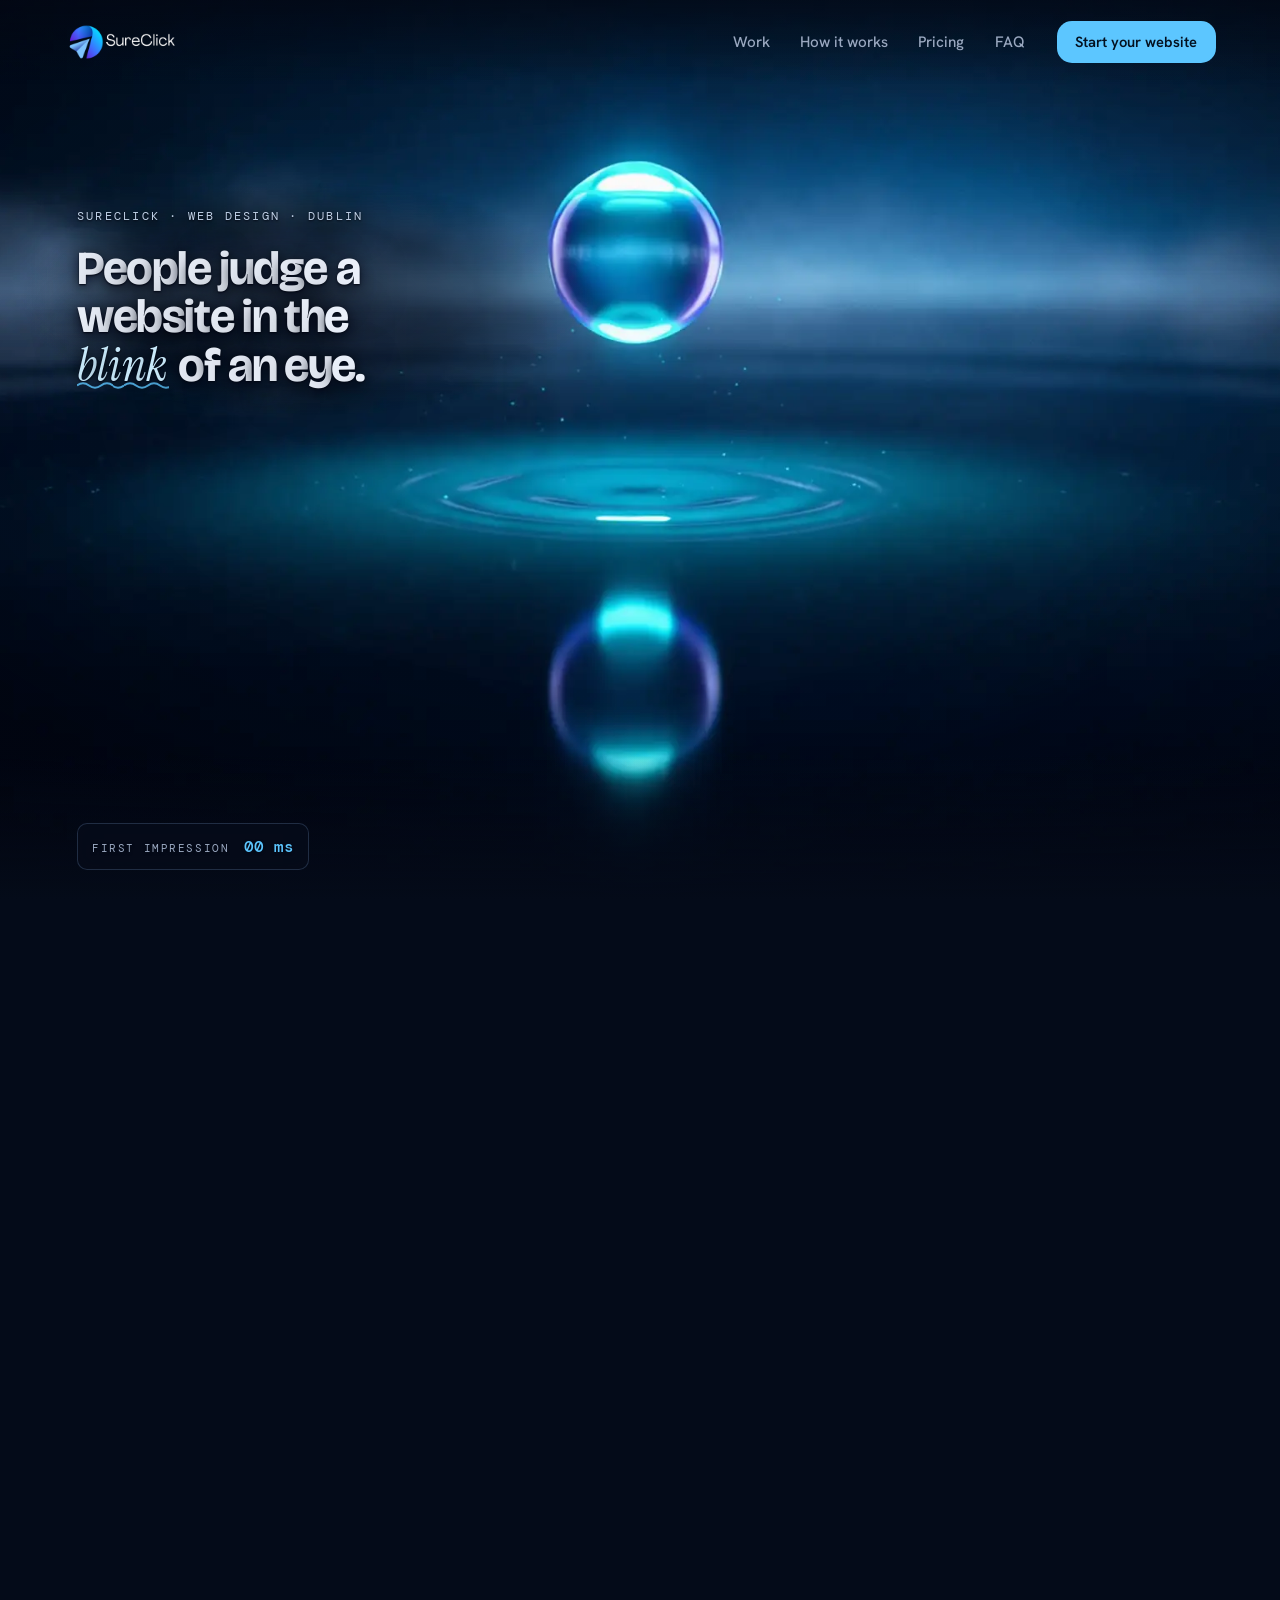
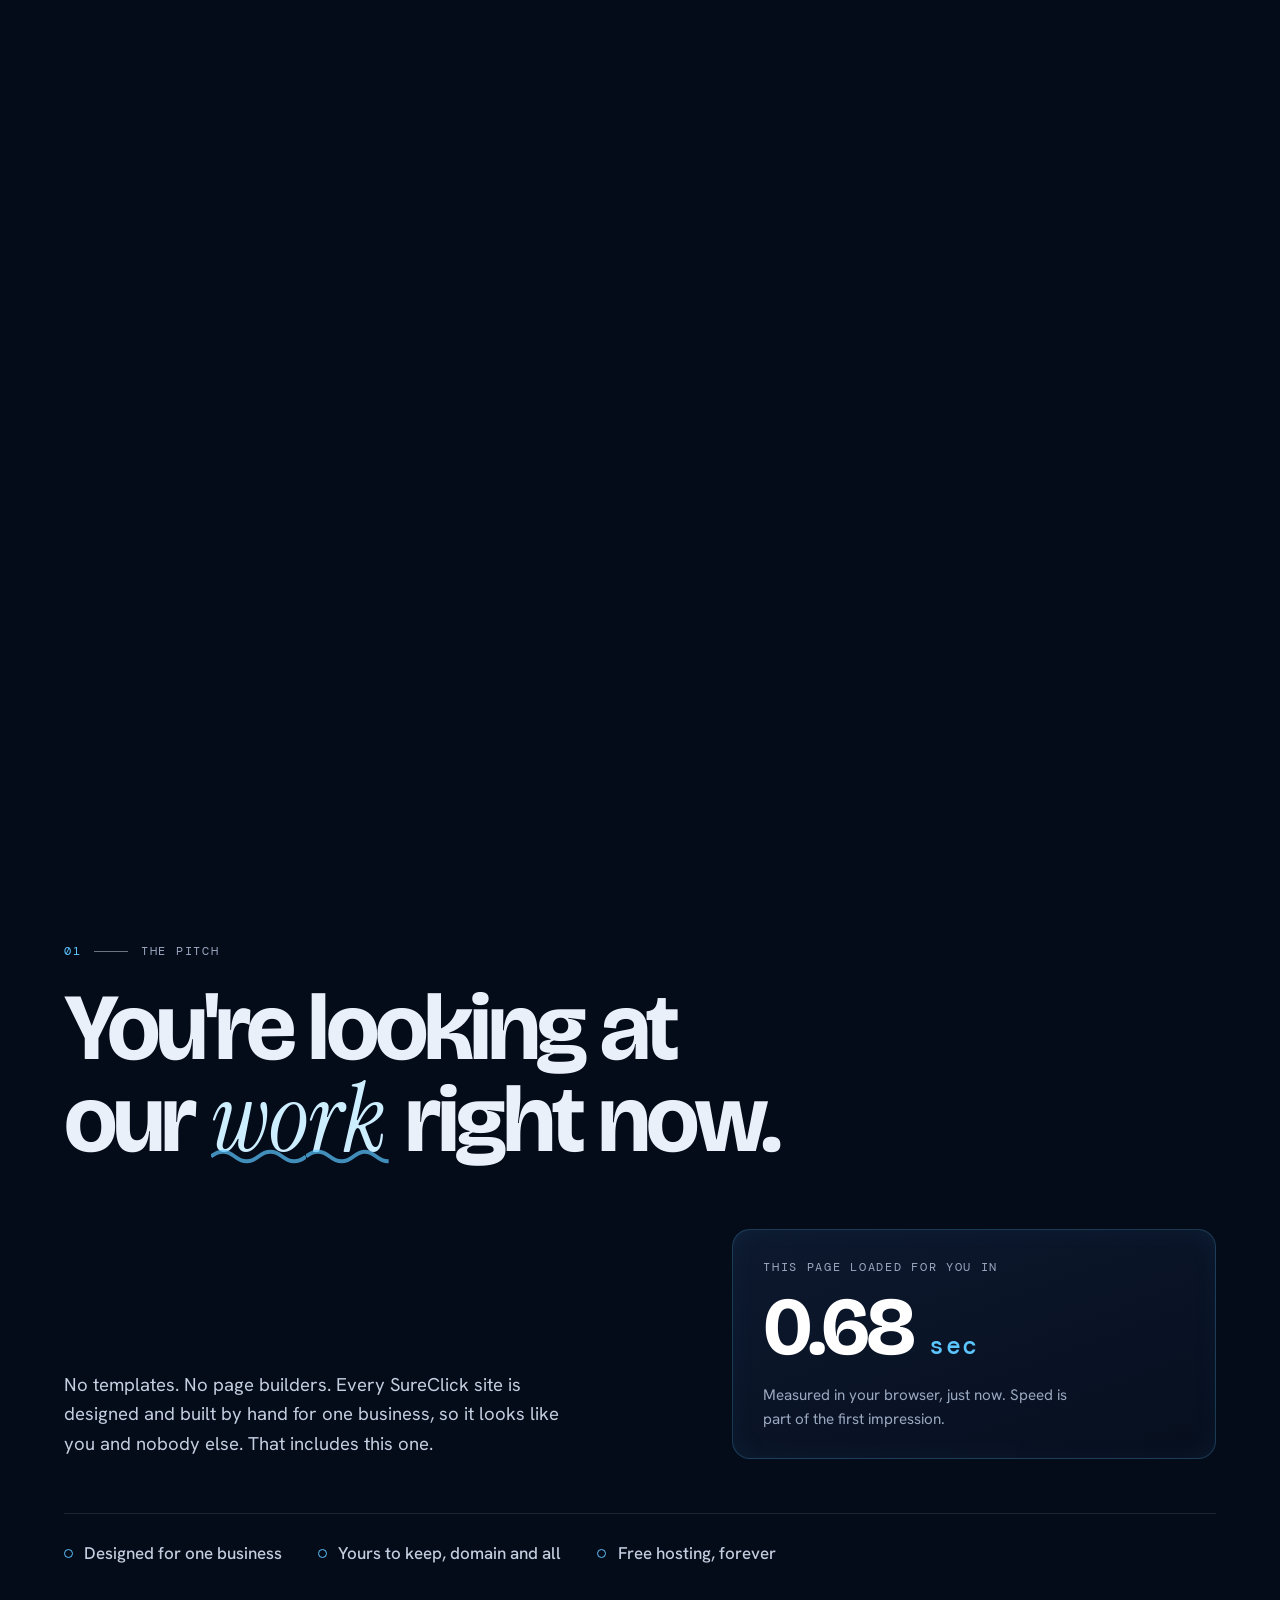
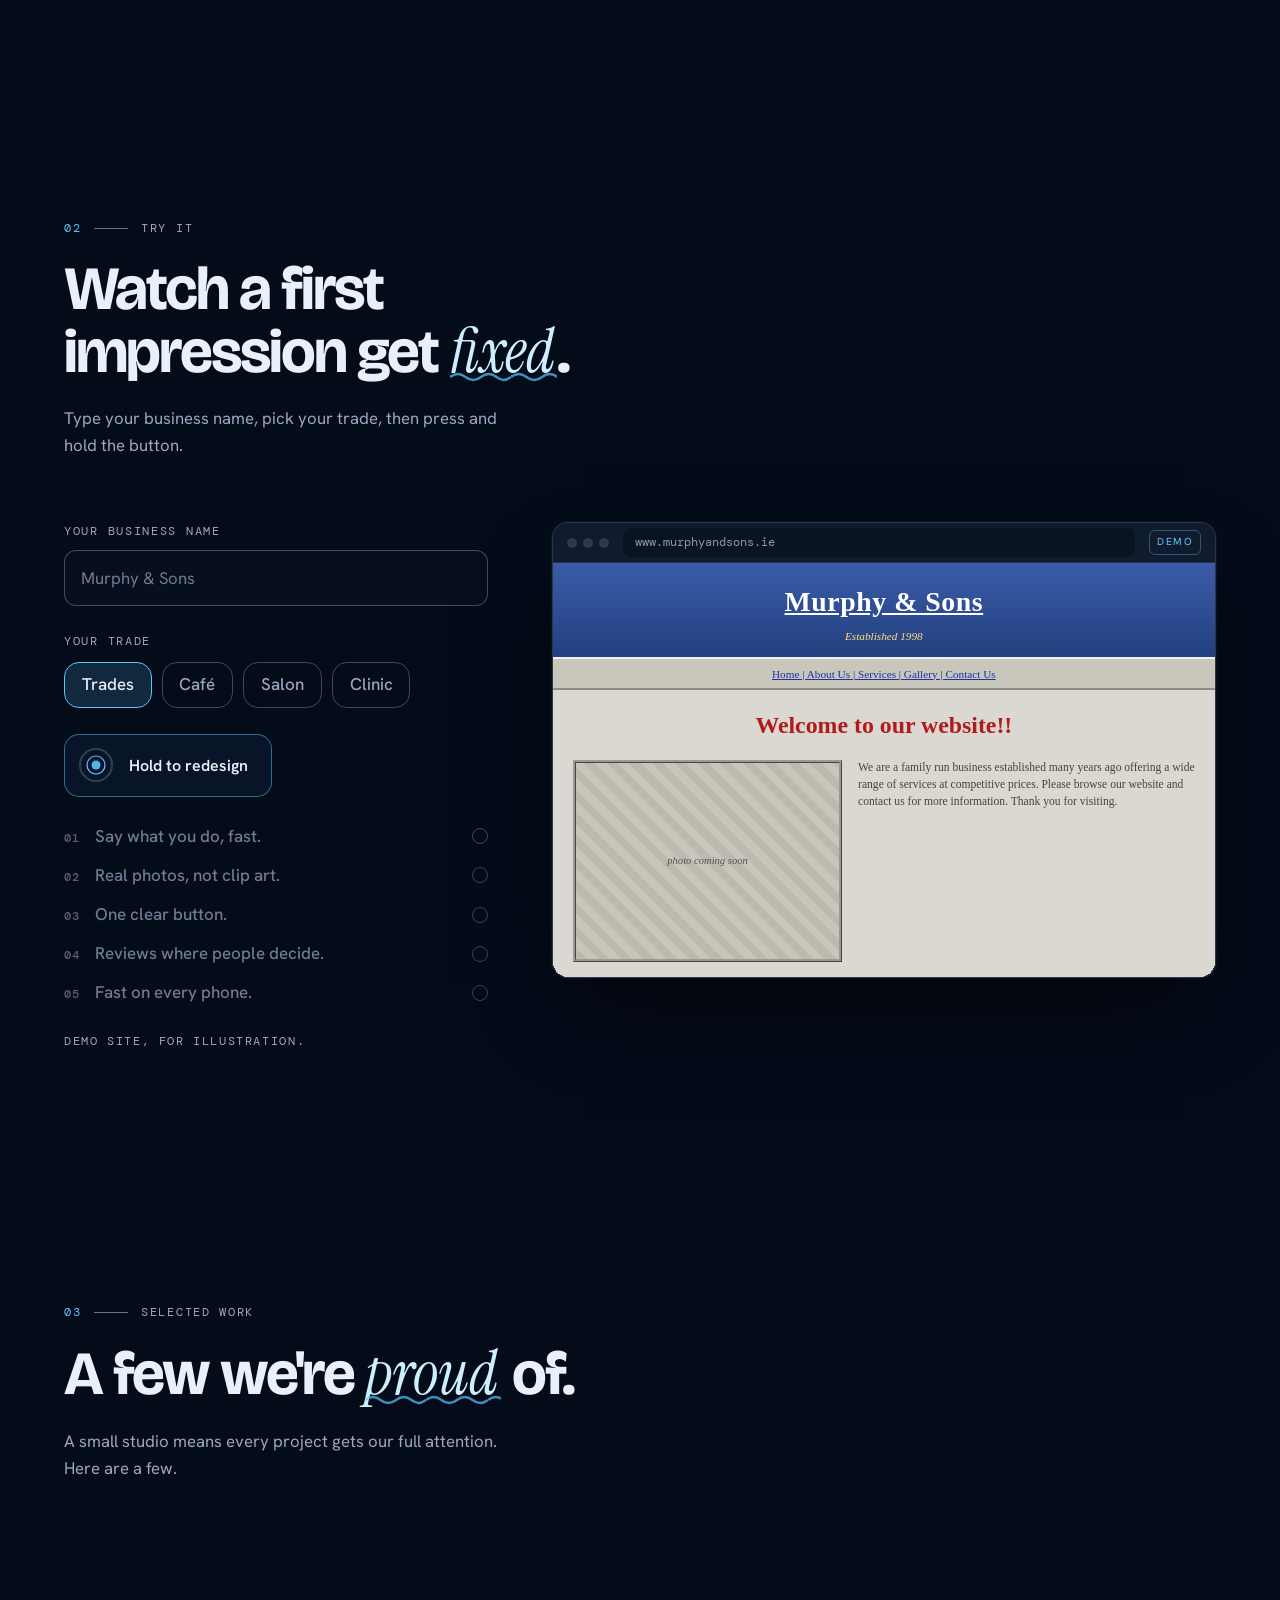
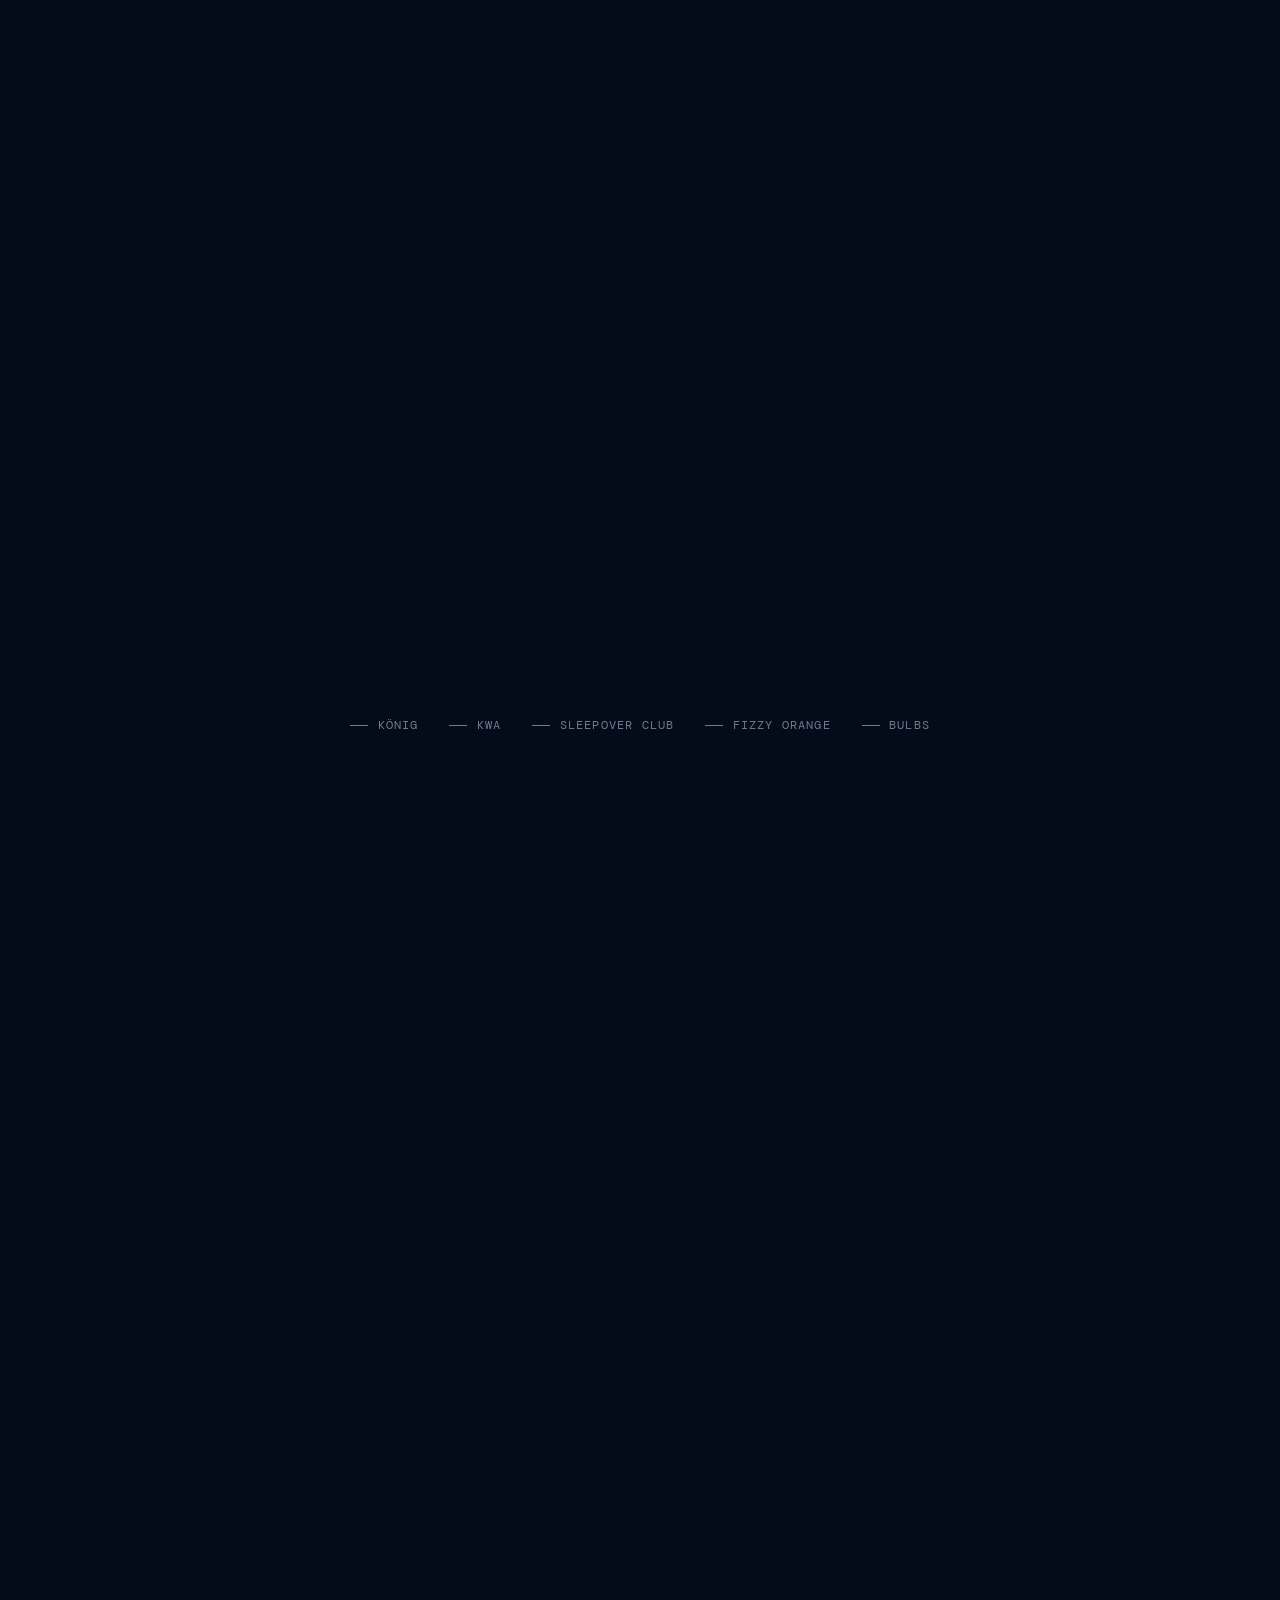
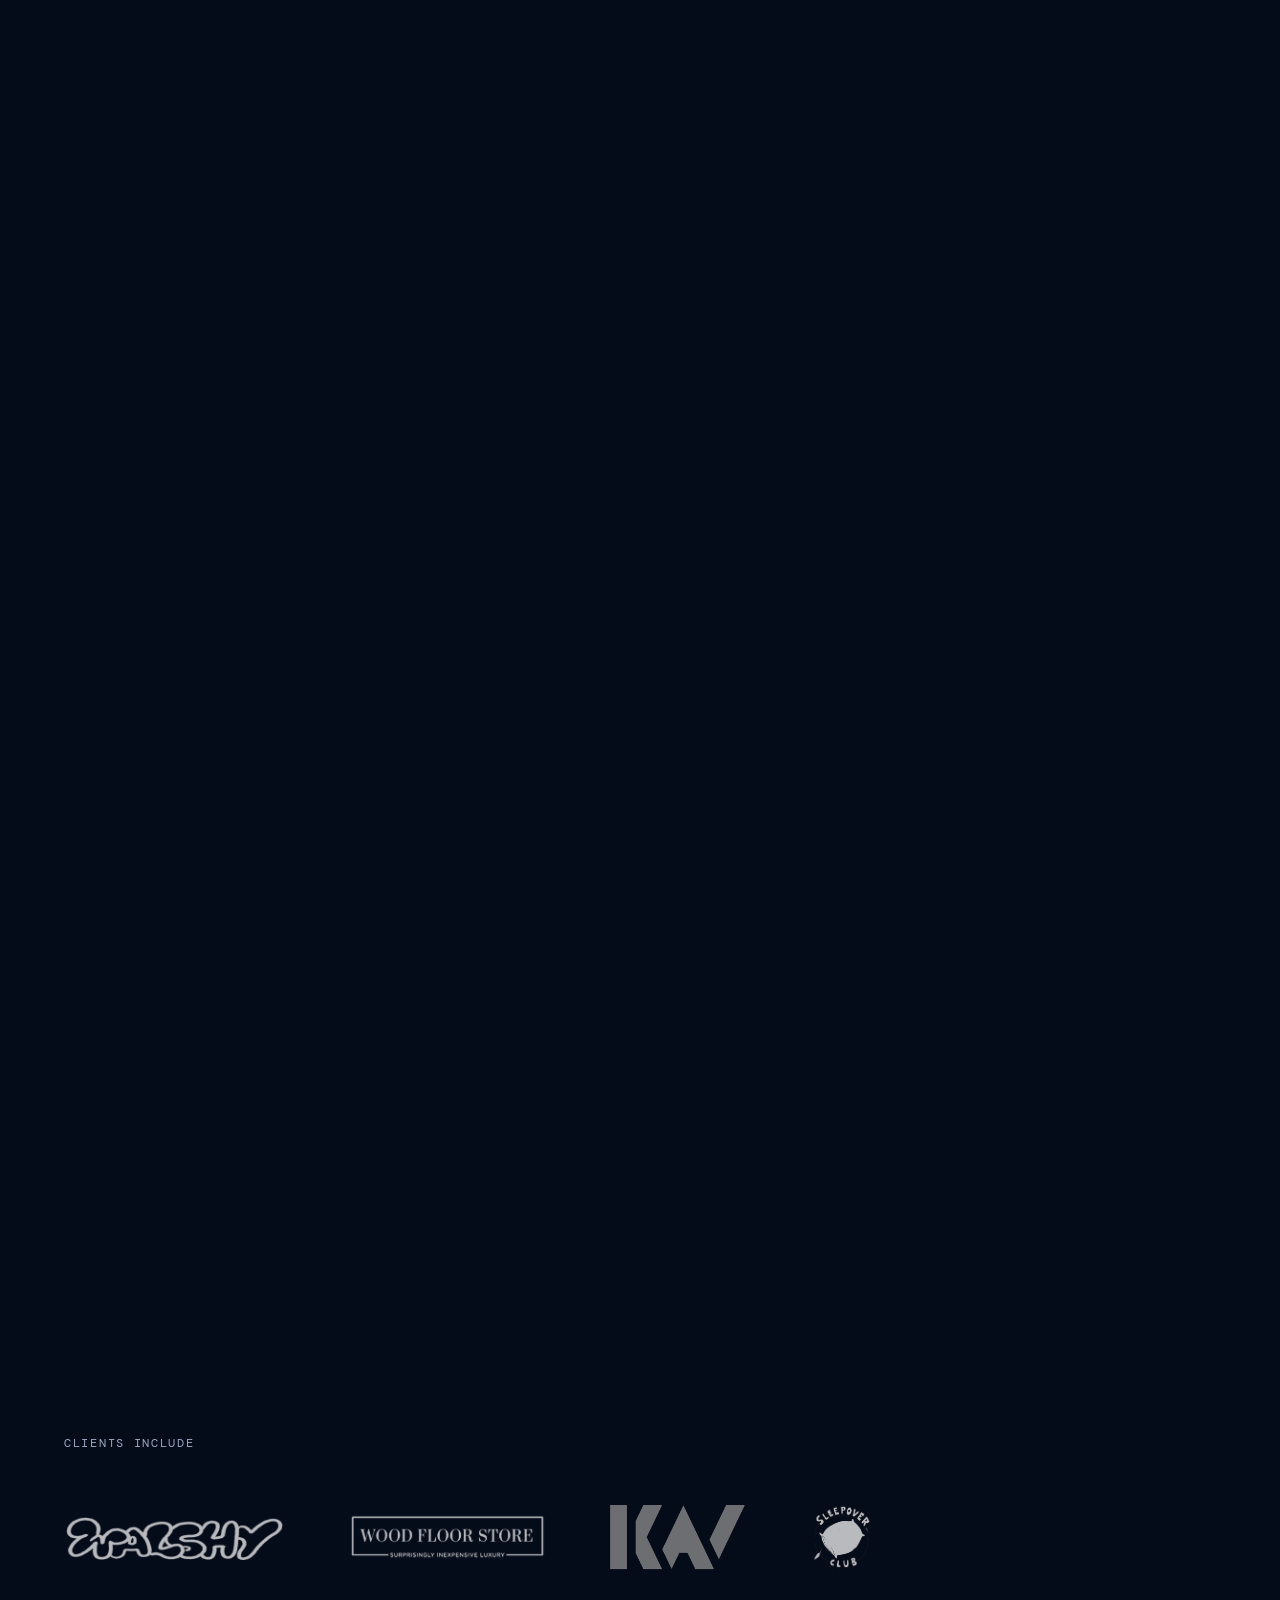
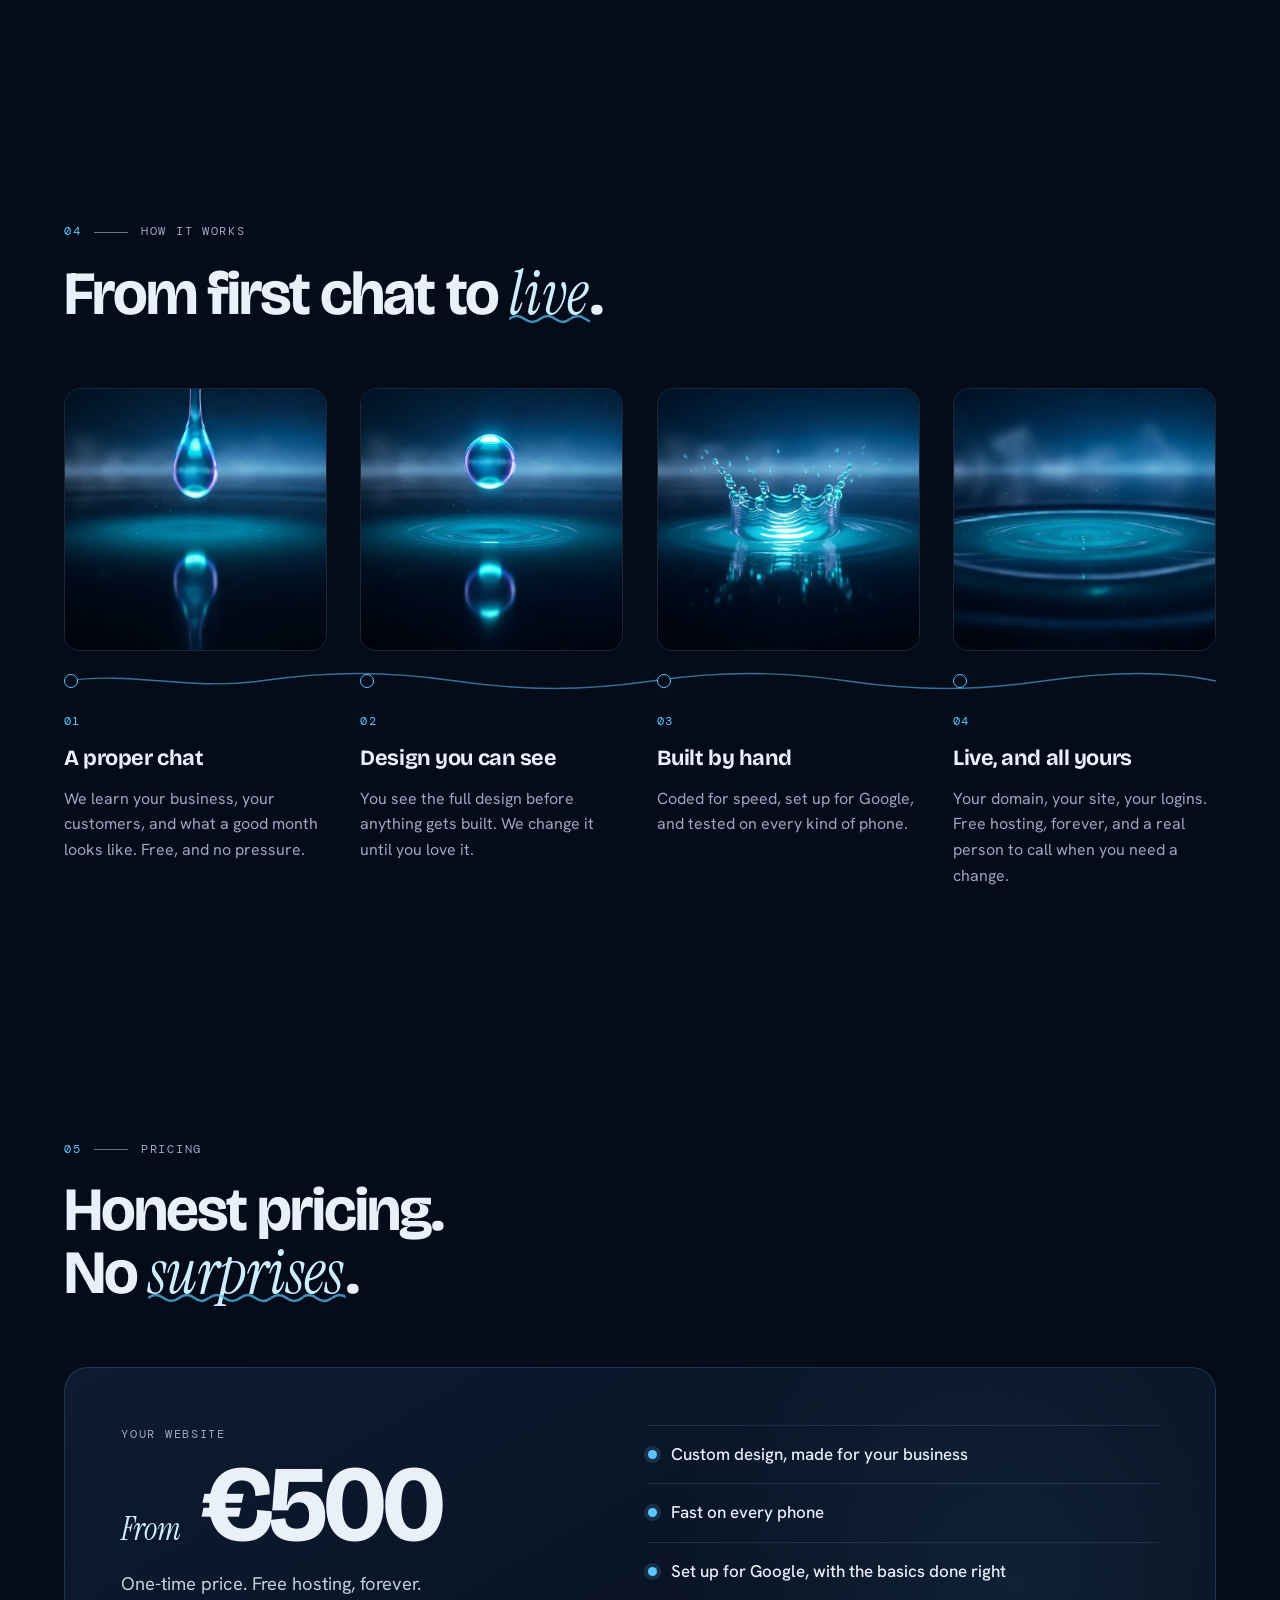
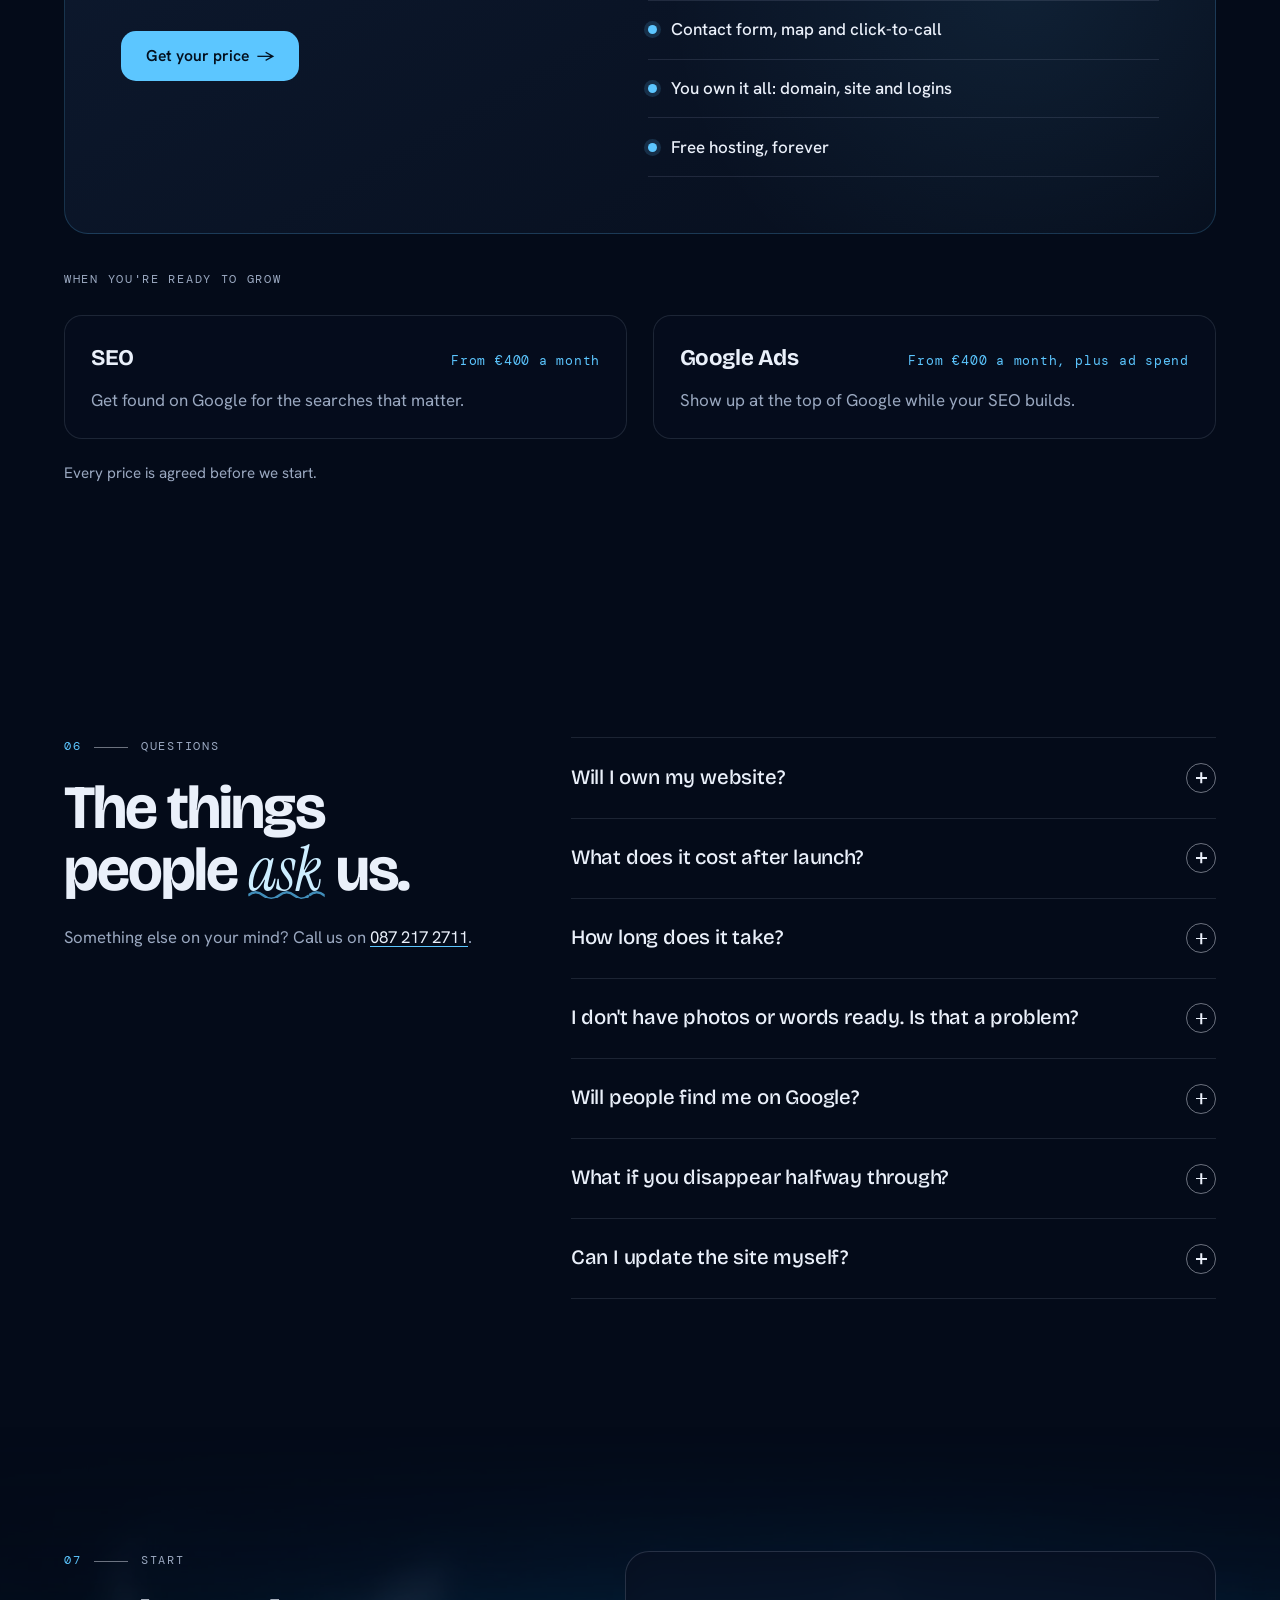
==== index.html @ 2a53214b "Hero: canvas frame sequence for completely smooth scrubbing Replace the scrubbed video with 273 WebP" ====
<!doctype html>
<html lang="en-IE">
<head>
<meta charset="utf-8">
<script>document.documentElement.classList.add("js")</script>
<meta name="viewport" content="width=device-width, initial-scale=1">
<title>SureClick | Web Design in Dublin for Irish Businesses</title>
<meta name="description" content="SureClick designs fast, beautiful websites for Irish businesses, hand-built in Swords, Dublin. Websites from €500 with free hosting, forever.">
<meta name="theme-color" content="#040B19">
<link rel="canonical" href="https://www.sureclick.ie/">
<link rel="icon" type="image/png" sizes="32x32" href="favicon-32.png">
<link rel="apple-touch-icon" href="apple-touch-icon.png">

<!-- DEPLOY STEP: og:url and og:image point at the preview address. Switch both to https://www.sureclick.ie/ when the domain moves over. -->
<meta property="og:type" content="website">
<meta property="og:site_name" content="SureClick">
<meta property="og:title" content="SureClick | Websites, crafted in Dublin">
<meta property="og:description" content="People judge a website in about 50 milliseconds. SureClick designs the ones that win that moment. Websites from €500, free hosting forever.">
<meta property="og:url" content="https://sureclick.pages.dev/">
<meta property="og:image" content="https://sureclick.pages.dev/assets/og-image.jpg">
<meta property="og:image:width" content="1200">
<meta property="og:image:height" content="630">
<meta name="twitter:card" content="summary_large_image">

<link rel="preconnect" href="https://fonts.googleapis.com">
<link rel="preconnect" href="https://fonts.gstatic.com" crossorigin>
<link rel="stylesheet" href="https://fonts.googleapis.com/css2?family=Bricolage+Grotesque:opsz,wght@12..96,500;12..96,700&family=DM+Mono:wght@400;500&family=Hanken+Grotesk:wght@400;500;600&family=Instrument+Serif:ital@1&display=swap">
<link rel="stylesheet" href="assets/css/site.css">

<script type="application/ld+json">
{"@context":"https://schema.org","@type":"WebSite","name":"SureClick","url":"https://www.sureclick.ie/"}
</script>
<script type="application/ld+json">
{"@context":"https://schema.org","@type":"ProfessionalService","name":"SureClick","url":"https://www.sureclick.ie/","logo":"https://www.sureclick.ie/assets/logos/sureclick-symbol.png","image":"https://www.sureclick.ie/assets/og-image.jpg","description":"Web design studio in Swords, Dublin. Fast, beautiful, hand-built websites for Irish businesses, plus SEO and Google Ads.","telephone":"+353872172711","email":"info@sureclick.ie","address":{"@type":"PostalAddress","addressLocality":"Swords","addressRegion":"Co. Dublin","addressCountry":"IE"},"areaServed":["IE","GB"],"priceRange":"€€"}
</script>
</head>
<body>
<a class="skip" href="#main">Skip to content</a>

<div class="env" aria-hidden="true">
  <div class="env-glow"></div>
  <div class="env-grain"></div>
  <div class="env-specks"></div>
</div>
<canvas class="rings" aria-hidden="true"></canvas>

<header class="nav" id="top">
  <a class="brand" href="#top" aria-label="SureClick, back to the top"><img src="assets/logos/sureclick-logo.png" alt="SureClick" width="103" height="44"></a>
  <nav aria-label="Main">
    <ul class="nav-links">
      <li><a href="#work">Work</a></li>
      <li><a href="#how">How it works</a></li>
      <li><a href="#pricing">Pricing</a></li>
      <li><a href="#faq">FAQ</a></li>
    </ul>
  </nav>
  <a class="btn btn-accent nav-cta" href="#contact">Start your website</a>
  <button class="menu-btn" type="button" aria-expanded="false" aria-controls="mobile-menu">Menu</button>
</header>
<div class="mobile-menu" id="mobile-menu" hidden>
  <a href="#work">Work</a>
  <a href="#how">How it works</a>
  <a href="#pricing">Pricing</a>
  <a href="#faq">FAQ</a>
  <a class="btn btn-accent" href="#contact">Start your website</a>
</div>

<main id="main" tabindex="-1">
  <h1 class="sr-only">SureClick: web design in Dublin for Irish businesses</h1>

  <!-- ============ HERO: the drop ============ -->
  <section class="hero" id="hero" aria-label="Introduction">
    <div class="stage">
      <div class="poster" aria-hidden="true"></div>
      <div class="poster-end" aria-hidden="true"></div>
      <canvas class="hero-canvas" aria-hidden="true"></canvas>
      <div class="scrim" aria-hidden="true"></div>

      <div class="band b1 left fx-drift" data-a="0" data-b="0.18">
        <p class="kicker mono">SureClick · Web design · Dublin</p>
        <p class="band-head split">People judge a website in the <em>blink</em> of an eye.</p>
      </div>

      <div class="band b2 right low fx-punch" data-a="0.21" data-b="0.41">
        <p class="band-head big split">Fifty milliseconds.</p>
        <p class="band-sub">That's all it takes. Research from Carleton University found people make up their minds about a website that fast.</p>
      </div>

      <div class="band b3 left fx-ripple" data-a="0.45" data-b="0.68" data-ramp="0.034" data-spread="0.45">
        <p class="band-head split">Get it right, and it <em>spreads</em>.</p>
        <p class="band-sub">More calls. More bookings. More people telling their friends about you.</p>
      </div>

      <div class="band b4 settle fx-rise" data-a="0.73" data-b="1" data-ramp="0.06">
        <p class="kicker mono">Web design for Irish businesses</p>
        <p class="band-head display split">Websites, <em>crafted</em> in Dublin.</p>
        <p class="band-sub">SureClick designs fast, beautiful websites for Irish businesses. Made to win the first impression, and turn visitors into calls.</p>
        <div class="band-cta">
          <a class="btn btn-accent" href="#contact">Start your website <span class="arr" aria-hidden="true">→</span></a>
          <a class="btn btn-ghost" href="#work">See our work</a>
        </div>
      </div>

      <div class="hud" aria-hidden="true"><span class="label">First impression</span><span class="ms mono">00 ms</span></div>
      <svg class="ring" viewBox="0 0 48 48" aria-hidden="true">
        <circle class="track" cx="24" cy="24" r="20" fill="none" stroke-width="3"/>
        <circle cx="24" cy="24" r="20" fill="none" stroke="currentColor" stroke-width="3" stroke-linecap="round" stroke-dasharray="126" style="stroke-dashoffset:var(--ld,126)"/>
      </svg>
    </div>

    <div class="hero-static">
      <p class="kicker mono label">SureClick · Web design · Dublin</p>
      <p class="display">Websites, <em>crafted</em> in Dublin.</p>
      <p class="band-sub">People judge a website in about 50 milliseconds. We design the ones that win that moment, then turn visitors into calls.</p>
      <div class="band-cta">
        <a class="btn btn-accent" href="#contact">Start your website <span class="arr" aria-hidden="true">→</span></a>
        <a class="btn btn-ghost" href="#work">See our work</a>
      </div>
    </div>
  </section>

  <!-- ============ 01 The pitch ============ -->
  <section class="sec pitch" id="pitch" aria-labelledby="pitch-h">
    <div class="wrap rv">
      <p class="kicker label rc"><span class="num">01</span><span class="tick"></span>The pitch</p>
      <h2 class="giant rc" id="pitch-h" style="--i:1">You're looking at our <em>work</em> right now.</h2>
      <div class="pitch-grid">
        <p class="lede rc" style="--i:2">No templates. No page builders. Every SureClick site is designed and built by hand for one business, so it looks like you and nobody else. That includes this one.</p>
        <div class="receipt rc" style="--i:3">
          <p class="label">This page loaded for you in</p>
          <p class="receipt-num"><span class="receipt-val">0.00</span><span class="unit">sec</span></p>
          <p class="note">Measured in your browser, just now. Speed is part of the first impression.</p>
        </div>
      </div>
      <ul class="facts rc" style="--i:4">
        <li>Designed for one business</li>
        <li>Yours to keep, domain and all</li>
        <li>Free hosting, forever</li>
      </ul>
    </div>
  </section>

  <!-- ============ 02 Try it: redesign it yourself ============ -->
  <section class="sec try" id="try" aria-labelledby="try-h">
    <div class="wrap">
      <header class="sec-head rv">
        <p class="kicker label rc"><span class="num">02</span><span class="tick"></span>Try it</p>
        <h2 class="h2 rc" id="try-h" style="--i:1">Watch a first impression get <em>fixed</em>.</h2>
        <p class="lede rc" style="--i:2">Type your business name, pick your trade, then press and hold the button.</p>
      </header>

      <div class="try-grid">
        <div class="try-controls rv">
          <label class="field rc">
            <span class="label">Your business name</span>
            <input id="demo-name" type="text" maxlength="32" placeholder="Murphy &amp; Sons" autocomplete="organization">
          </label>
          <fieldset class="trades rc" style="--i:1">
            <legend class="label">Your trade</legend>
            <label class="trade"><input type="radio" name="trade" value="trades" checked><span>Trades</span></label>
            <label class="trade"><input type="radio" name="trade" value="cafe"><span>Café</span></label>
            <label class="trade"><input type="radio" name="trade" value="salon"><span>Salon</span></label>
            <label class="trade"><input type="radio" name="trade" value="clinic"><span>Clinic</span></label>
          </fieldset>

          <button class="hold rc" id="hold" type="button" style="--i:2" aria-describedby="hold-help">
            <span class="fill" aria-hidden="true"></span>
            <svg viewBox="0 0 38 38" aria-hidden="true">
              <circle class="track" cx="19" cy="19" r="16" fill="none" stroke-width="2.2"/>
              <circle class="prog" cx="19" cy="19" r="16" fill="none" stroke-width="2.2" stroke-linecap="round" stroke-dasharray="100.5" style="stroke-dashoffset:calc(100.5 - 100.5 * var(--p,0))"/>
              <circle class="pulse" cx="19" cy="19" r="9"/>
              <circle class="core" cx="19" cy="19" r="4.5"/>
            </svg>
            <span class="hold-label">Hold to redesign</span>
          </button>
          <p class="sr-only" id="hold-help">Press and hold with a mouse or finger, or hold the space bar. Letting go early rewinds it.</p>

          <ol class="steps-list rc" style="--i:3" aria-live="polite">
            <li data-s="1">Say what you do, fast.<span class="chk" aria-hidden="true"></span></li>
            <li data-s="2">Real photos, not clip art.<span class="chk" aria-hidden="true"></span></li>
            <li data-s="3">One clear button.<span class="chk" aria-hidden="true"></span></li>
            <li data-s="4">Reviews where people decide.<span class="chk" aria-hidden="true"></span></li>
            <li data-s="5">Fast on every phone.<span class="chk" aria-hidden="true"></span></li>
          </ol>

          <div class="try-done" hidden>
            <p>That's a SureClick first impression. Want the real one for <strong class="dn">Murphy &amp; Sons</strong>?</p>
            <div class="row">
              <a class="btn btn-accent" href="#contact" id="demo-cta">Let's build the real one <span class="arr" aria-hidden="true">→</span></a>
              <button class="linkbtn" type="button" id="demo-reset">Start over</button>
            </div>
          </div>
          <p class="label demo-note rc" style="--i:4">Demo site, for illustration.</p>
        </div>

        <div class="rv">
          <div class="mock rc" data-trade="trades" data-stage="0" aria-hidden="true">
            <div class="mock-bar"><span class="dots"><i></i><i></i><i></i></span><span class="mock-url">www.<span class="m-slug">murphyandsons</span>.ie</span><span class="mock-tag">Demo</span></div>
            <div class="mock-view">
              <div class="old">
                <div class="old-head"><div class="old-logo m-name">Murphy &amp; Sons</div><span class="old-est">Established 1998</span></div>
                <div class="old-nav">Home | About Us | Services | Gallery | Contact Us</div>
                <div class="old-body">
                  <p class="old-welcome">Welcome to our website!!</p>
                  <div class="old-img">photo coming soon</div>
                  <p class="old-text">We are a family run business established many years ago offering a wide range of services at competitive prices. Please browse our website and contact us for more information. Thank you for visiting.</p>
                </div>
                <div class="old-foot">You are visitor number 004821 · Best viewed in Internet Explorer</div>
              </div>
              <div class="new">
                <div class="new-bg"></div>
                <div class="new-nav st s1"><span class="new-logo m-name">Murphy &amp; Sons</span><span class="new-links"><i>Work</i><i>Services</i><i>Reviews</i><i>Contact</i></span></div>
                <div class="new-copy st s1"><div class="new-kick t-kick">Builders · Dublin</div><div class="new-h t-head">Kitchens, extensions and fit-outs, built to last.</div><div class="new-sub t-sub">Family-run builders serving Dublin and the surrounding counties.</div></div>
                <div class="new-photo st s2"><img class="t-img" src="assets/demo/trades.jpg" alt="" width="1024" height="688" loading="lazy"></div>
                <div class="new-cta st s3"><span class="new-btn t-cta">Get a free quote</span><span class="new-phone t-alt">or call us today</span></div>
                <div class="new-reviews st s4"><span class="stars">★★★★★</span><span class="t-rev">4.9 from 86 Google reviews</span></div>
                <div class="new-speed st s5"><b></b>Loads in 0.8 s</div>
              </div>
            </div>
          </div>
        </div>
      </div>
    </div>
  </section>

  <!-- ============ 03 Selected work ============ -->
  <section class="sec work" id="work" aria-labelledby="work-h">
    <div class="wrap sec-head rv">
      <p class="kicker label rc"><span class="num">03</span><span class="tick"></span>Selected work</p>
      <h2 class="h2 rc" id="work-h" style="--i:1">A few we're <em>proud</em> of.</h2>
      <p class="lede rc" style="--i:2">A small studio means every project gets our full attention. Here are a few.</p>
    </div>

    <div class="wall">
      <div class="wall-stage">
        <div class="wall-space">
          <article class="wcard" data-i="0">
            <a class="wshot" href="https://www.konigflooring.eu/" target="_blank" rel="noopener" tabindex="-1" aria-hidden="true"><span class="bar"><i></i><i></i><i></i><span>konigflooring.eu</span></span><img src="assets/work/konig.jpg" alt="" width="1200" height="750" loading="lazy"></a>
            <div class="wcap"><span class="n">01</span><h3>König Flooring</h3><a class="go" href="https://www.konigflooring.eu/" target="_blank" rel="noopener">Visit site ↗<span class="sr-only"> (König Flooring, opens in a new tab)</span></a><p>Premium laminate floors, made in Bavaria.</p></div>
          </article>
          <article class="wcard" data-i="1">
            <a class="wshot" href="https://www.kevinwalshandassociates.com/" target="_blank" rel="noopener" tabindex="-1" aria-hidden="true"><span class="bar"><i></i><i></i><i></i><span>kevinwalshandassociates.com</span></span><img src="assets/work/kwa.jpg" alt="" width="1200" height="750" loading="lazy"></a>
            <div class="wcap"><span class="n">02</span><h3>Kevin Walsh &amp; Associates</h3><a class="go" href="https://www.kevinwalshandassociates.com/" target="_blank" rel="noopener">Visit site ↗<span class="sr-only"> (Kevin Walsh &amp; Associates, opens in a new tab)</span></a><p>Architectural technologist and planning consultant.</p></div>
          </article>
          <article class="wcard" data-i="2">
            <a class="wshot" href="https://www.sleepover.club/" target="_blank" rel="noopener" tabindex="-1" aria-hidden="true"><span class="bar"><i></i><i></i><i></i><span>sleepover.club</span></span><img src="assets/work/sleepover.jpg" alt="" width="1200" height="750" loading="lazy"></a>
            <div class="wcap"><span class="n">03</span><h3>Sleepover Club</h3><a class="go" href="https://www.sleepover.club/" target="_blank" rel="noopener">Visit site ↗<span class="sr-only"> (Sleepover Club, opens in a new tab)</span></a><p>Independent live music events since 2018.</p></div>
          </article>
          <article class="wcard" data-i="3">
            <a class="wshot" href="https://fizzy-orange.pages.dev/" target="_blank" rel="noopener" tabindex="-1" aria-hidden="true"><span class="bar"><i></i><i></i><i></i><span>fizzy-orange.pages.dev</span></span><img src="assets/work/fizzy.jpg" alt="" width="1200" height="750" loading="lazy"></a>
            <div class="wcap"><span class="n">04</span><h3>Fizzy Orange</h3><a class="go" href="https://fizzy-orange.pages.dev/" target="_blank" rel="noopener">Visit site ↗<span class="sr-only"> (Fizzy Orange, opens in a new tab)</span></a><p>Six-piece soul band from Dublin city.</p></div>
          </article>
          <article class="wcard" data-i="4">
            <a class="wshot" href="https://bulbs-band.vercel.app/" target="_blank" rel="noopener" tabindex="-1" aria-hidden="true"><span class="bar"><i></i><i></i><i></i><span>bulbs-band.vercel.app</span></span><img src="assets/work/bulbs.jpg" alt="" width="1200" height="750" loading="lazy"></a>
            <div class="wcap"><span class="n">05</span><h3>Bulbs</h3><a class="go" href="https://bulbs-band.vercel.app/" target="_blank" rel="noopener">Visit site ↗<span class="sr-only"> (Bulbs, opens in a new tab)</span></a><p>Dublin's emerging indie rock band.</p></div>
          </article>
        </div>
        <ol class="wall-index" aria-label="Projects">
          <li data-i="0"><a href="#work" data-jump="0">König</a></li>
          <li data-i="1"><a href="#work" data-jump="1">KWA</a></li>
          <li data-i="2"><a href="#work" data-jump="2">Sleepover Club</a></li>
          <li data-i="3"><a href="#work" data-jump="3">Fizzy Orange</a></li>
          <li data-i="4"><a href="#work" data-jump="4">Bulbs</a></li>
        </ol>
      </div>
    </div>

    <div class="wrap logos rv">
      <p class="label rc">Clients include</p>
      <ul class="rc" style="--i:1">
        <li><img src="assets/logos/walshy.png" alt="Walshy" width="462" height="96" loading="lazy"></li>
        <li><img src="assets/logos/woodfloorstore.png" alt="Wood Floor Store" width="411" height="96" loading="lazy"></li>
        <li><img class="tall" src="assets/logos/kwa.png" alt="Kevin Walsh &amp; Associates" width="244" height="120" loading="lazy"></li>
        <li><img class="tall" src="assets/logos/sleepover.png" alt="Sleepover Club" width="141" height="140" loading="lazy"></li>
      </ul>
    </div>
  </section>

  <!-- ============ 04 How it works ============ -->
  <section class="sec how" id="how" aria-labelledby="how-h">
    <div class="wrap">
      <header class="sec-head rv">
        <p class="kicker label rc"><span class="num">04</span><span class="tick"></span>How it works</p>
        <h2 class="h2 rc" id="how-h" style="--i:1">From first chat to <em>live</em>.</h2>
      </header>
      <div class="how-track rv">
        <div class="how-line" aria-hidden="true"><svg viewBox="0 0 1000 24" preserveAspectRatio="none"><path pathLength="1" d="M0 12 C 60 2, 110 22, 170 12 S 280 2, 340 12 S 450 22, 510 12 S 620 2, 680 12 S 790 22, 850 12 S 960 2, 1000 12"/></svg></div>
        <ol class="how-steps">
          <li class="step rc" style="--i:0">
            <figure><img src="assets/steps/step-1.jpg" alt="" width="720" height="720" loading="lazy"></figure>
            <span class="node" aria-hidden="true"></span>
            <span class="n">01</span>
            <h3>A proper chat</h3>
            <p>We learn your business, your customers, and what a good month looks like. Free, and no pressure.</p>
          </li>
          <li class="step rc" style="--i:1">
            <figure><img src="assets/steps/step-2.jpg" alt="" width="720" height="720" loading="lazy"></figure>
            <span class="node" aria-hidden="true"></span>
            <span class="n">02</span>
            <h3>Design you can see</h3>
            <p>You see the full design before anything gets built. We change it until you love it.</p>
          </li>
          <li class="step rc" style="--i:2">
            <figure><img src="assets/steps/step-3.jpg" alt="" width="720" height="720" loading="lazy"></figure>
            <span class="node" aria-hidden="true"></span>
            <span class="n">03</span>
            <h3>Built by hand</h3>
            <p>Coded for speed, set up for Google, and tested on every kind of phone.</p>
          </li>
          <li class="step rc" style="--i:3">
            <figure><img src="assets/steps/step-4.jpg" alt="" width="720" height="720" loading="lazy"></figure>
            <span class="node" aria-hidden="true"></span>
            <span class="n">04</span>
            <h3>Live, and all yours</h3>
            <p>Your domain, your site, your logins. Free hosting, forever, and a real person to call when you need a change.</p>
          </li>
        </ol>
      </div>
    </div>
  </section>

  <!-- ============ 05 Pricing ============ -->
  <section class="sec pricing" id="pricing" aria-labelledby="price-h">
    <div class="wrap">
      <header class="sec-head rv">
        <p class="kicker label rc"><span class="num">05</span><span class="tick"></span>Pricing</p>
        <h2 class="h2 rc" id="price-h" style="--i:1">Honest pricing.<br> No <em>surprises</em>.</h2>
      </header>
      <div class="price-card rv">
        <div class="price-main">
          <p class="label rc">Your website</p>
          <p class="price rc" style="--i:1"><span class="from">From</span>€500</p>
          <p class="price-note rc" style="--i:2">One-time price. Free hosting, forever.</p>
          <a class="btn btn-accent rc" style="--i:3" href="#contact">Get your price <span class="arr" aria-hidden="true">→</span></a>
        </div>
        <ul class="price-list">
          <li class="rc" style="--i:1">Custom design, made for your business</li>
          <li class="rc" style="--i:2">Fast on every phone</li>
          <li class="rc" style="--i:3">Set up for Google, with the basics done right</li>
          <li class="rc" style="--i:4">Contact form, map and click-to-call</li>
          <li class="rc" style="--i:5">You own it all: domain, site and logins</li>
          <li class="rc" style="--i:6">Free hosting, forever</li>
        </ul>
      </div>
      <div class="addons rv">
        <p class="label rc">When you're ready to grow</p>
        <div class="addon rc" style="--i:1"><h3>SEO</h3><p class="ap">From €400 a month</p><p>Get found on Google for the searches that matter.</p></div>
        <div class="addon rc" style="--i:2"><h3>Google Ads</h3><p class="ap">From €400 a month, plus ad spend</p><p>Show up at the top of Google while your SEO builds.</p></div>
      </div>
      <p class="fine">Every price is agreed before we start.</p>
    </div>
  </section>

  <!-- ============ 06 FAQ ============ -->
  <section class="sec faq" id="faq" aria-labelledby="faq-h">
    <div class="wrap faq-grid">
      <div class="faq-side rv">
        <p class="kicker label rc"><span class="num">06</span><span class="tick"></span>Questions</p>
        <h2 class="h2 rc" id="faq-h" style="--i:1">The things people <em>ask</em> us.</h2>
        <p class="lede rc" style="--i:2">Something else on your mind? Call us on <a href="tel:+353872172711">087 217 2711</a>.</p>
      </div>
      <div class="faq-list">
        <div class="qa">
          <button class="qa-q" type="button" aria-expanded="false" aria-controls="qa1" id="qa1-q"><span>Will I own my website?</span><span class="pm" aria-hidden="true"></span></button>
          <div class="qa-a" id="qa1" role="region" aria-labelledby="qa1-q"><div><p>Yes. Your domain, your website, and every login are in your name. If you ever want to move on, you take it all with you.</p></div></div>
        </div>
        <div class="qa">
          <button class="qa-q" type="button" aria-expanded="false" aria-controls="qa2" id="qa2-q"><span>What does it cost after launch?</span><span class="pm" aria-hidden="true"></span></button>
          <div class="qa-a" id="qa2" role="region" aria-labelledby="qa2-q"><div><p>Hosting is free, forever. If you want changes or extras later, we give you the price before any work starts.</p></div></div>
        </div>
        <div class="qa">
          <button class="qa-q" type="button" aria-expanded="false" aria-controls="qa3" id="qa3-q"><span>How long does it take?</span><span class="pm" aria-hidden="true"></span></button>
          <div class="qa-a" id="qa3" role="region" aria-labelledby="qa3-q"><div><p>It depends on the size of the site and how quickly we get your photos and details. We'll give you a real date on the first call.</p></div></div>
        </div>
        <div class="qa">
          <button class="qa-q" type="button" aria-expanded="false" aria-controls="qa4" id="qa4-q"><span>I don't have photos or words ready. Is that a problem?</span><span class="pm" aria-hidden="true"></span></button>
          <div class="qa-a" id="qa4" role="region" aria-labelledby="qa4-q"><div><p>Not at all. We'll help you with the words, and we can sort out photos too.</p></div></div>
        </div>
        <div class="qa">
          <button class="qa-q" type="button" aria-expanded="false" aria-controls="qa5" id="qa5-q"><span>Will people find me on Google?</span><span class="pm" aria-hidden="true"></span></button>
          <div class="qa-a" id="qa5" role="region" aria-labelledby="qa5-q"><div><p>Every site is built with the basics Google looks for: speed, clean code, the right page titles, and your location. For busy searches, our SEO service takes it further.</p></div></div>
        </div>
        <div class="qa">
          <button class="qa-q" type="button" aria-expanded="false" aria-controls="qa6" id="qa6-q"><span>What if you disappear halfway through?</span><span class="pm" aria-hidden="true"></span></button>
          <div class="qa-a" id="qa6" role="region" aria-labelledby="qa6-q"><div><p>We won't. You'll have a direct line to us from day one, and you'll see the site take shape as we go.</p></div></div>
        </div>
        <div class="qa">
          <button class="qa-q" type="button" aria-expanded="false" aria-controls="qa7" id="qa7-q"><span>Can I update the site myself?</span><span class="pm" aria-hidden="true"></span></button>
          <div class="qa-a" id="qa7" role="region" aria-labelledby="qa7-q"><div><p>Yes, if you'd like to. We can add a simple editor for your text and photos. Or just send us a message and we'll do it for you.</p></div></div>
        </div>
      </div>
    </div>
  </section>

  <!-- ============ 07 Contact: the one call to action ============ -->
  <section class="sec contact" id="contact" aria-labelledby="contact-h">
    <div class="contact-bg" aria-hidden="true"></div>
    <div class="wrap contact-grid">
      <div class="rv">
        <p class="kicker label rc"><span class="num">07</span><span class="tick"></span>Start</p>
        <h2 class="h2 rc" id="contact-h" style="--i:1">Let's make your first <em>impression</em>.</h2>
        <p class="lede rc" style="--i:2">Tell us a little about your business. We'll come back to you with ideas and a clear price.</p>
        <div class="direct rc" style="--i:3">
          <p class="label">Rather talk?</p>
          <a href="tel:+353872172711"><span class="label">Call</span>087 217 2711</a>
          <a href="mailto:info@sureclick.ie"><span class="label">Email</span>info@sureclick.ie</a>
          <p class="where">Swords, Co. Dublin. Working with businesses across Ireland and the UK.</p>
        </div>
      </div>

      <form class="form rv" id="lead-form" novalidate>
        <label class="field rc"><span class="label">Your name</span><input name="name" type="text" autocomplete="name" placeholder="Mary Murphy" required><span class="err" aria-live="polite"></span></label>
        <label class="field rc" style="--i:1"><span class="label">Business name</span><input name="business" id="f-business" type="text" autocomplete="organization" placeholder="Murphy &amp; Sons" required><span class="err" aria-live="polite"></span></label>
        <label class="field rc" style="--i:2"><span class="label">Email</span><input name="email" type="email" autocomplete="email" placeholder="you@yourbusiness.ie" required><span class="err" aria-live="polite"></span></label>
        <label class="field rc" style="--i:3"><span class="label">Phone (optional)</span><input name="phone" type="tel" autocomplete="tel" placeholder="087 123 4567"></label>
        <label class="field full rc" style="--i:4"><span class="label">What do you need?</span>
          <select name="need">
            <option>A new website</option>
            <option>A redesign of my current site</option>
            <option>Not sure yet</option>
          </select>
        </label>
        <label class="field full rc" style="--i:5"><span class="label">Anything else?</span><textarea name="message" rows="4" placeholder="Your current website, what you do, what you'd love more of..."></textarea></label>
        <input class="hp" type="text" name="_gotcha" tabindex="-1" autocomplete="off" aria-hidden="true">
        <div class="submit-row full rc" style="--i:6">
          <button class="btn btn-accent" type="submit">Send it <span class="arr" aria-hidden="true">→</span></button>
          <p class="form-note">Goes straight to our inbox. No spam, ever.</p>
        </div>
        <p class="form-status full" role="status" aria-live="polite"></p>
        <div class="form-done" hidden>
          <p class="big">Got it<span class="fd-name"></span>. We'll be in touch soon.</p>
          <p>Talk soon. In the meantime, you can reach us on <a href="tel:+353872172711">087 217 2711</a>.</p>
        </div>
      </form>
    </div>
  </section>
</main>

<footer class="foot">
  <div class="wrap">
    <div class="foot-grid">
      <div>
        <a class="brand" href="#top" aria-label="SureClick, back to the top"><img src="assets/logos/sureclick-logo.png" alt="SureClick" width="113" height="48" loading="lazy"></a>
        <p class="foot-tag">Websites, crafted in Dublin.</p>
      </div>
      <div>
        <h2>Studio</h2>
        <ul>
          <li><a href="#work">Work</a></li>
          <li><a href="#how">How it works</a></li>
          <li><a href="#pricing">Pricing</a></li>
          <li><a href="#faq">FAQ</a></li>
        </ul>
      </div>
      <div>
        <h2>Contact</h2>
        <ul>
          <li><a href="tel:+353872172711">087 217 2711</a></li>
          <li><a href="mailto:info@sureclick.ie">info@sureclick.ie</a></li>
          <li><a href="#contact">Start your website</a></li>
        </ul>
      </div>
    </div>
    <p class="wordmark" aria-hidden="true">SureClick</p>
    <div class="foot-base">
      <span>© 2026 SureClick. Swords, Co. Dublin.</span>
      <a href="#top">Back to the top ↑</a>
    </div>
  </div>
</footer>

<script src="assets/js/site.js" defer></script>
</body>
</html>
---- assets/css/site.css ----
/* SureClick: websites, crafted in Dublin.
   One world: the pool at night. Tokens sampled from the hero footage. */

:root{
  --canvas:#040B19;
  --panel:#0A1426;
  --panel-2:#0F1C33;
  --accent:#5CC6FF;
  --accent-hover:#8FD8FF;
  --accent-muted:rgba(92,198,255,.16);
  --violet:#7A5CFF;
  --text-primary:#EAF0FA;
  --text-secondary:#9AA8C0;
  --em:#CDEEFF;
  --line:rgba(154,168,192,.16);
  --line-strong:rgba(234,240,250,.45);
  --ink-on-accent:#03101F;

  --f-display:"Bricolage Grotesque",ui-sans-serif,system-ui,sans-serif;
  --f-serif:"Instrument Serif",ui-serif,Georgia,serif;
  --f-body:"Hanken Grotesk",ui-sans-serif,system-ui,sans-serif;
  --f-mono:"DM Mono",ui-monospace,SFMono-Regular,Menlo,monospace;

  --ease-out:cubic-bezier(.16,1,.3,1);
  --ease-io:cubic-bezier(.65,0,.35,1);

  --gutter:clamp(16px,5vw,72px);
  --wrap:1240px;
  --radius:18px;
  --btn-radius:15px;

  --tshadow:0 1px 2px rgba(3,8,20,.95),0 3px 12px rgba(3,8,20,.78),0 10px 44px rgba(3,8,20,.8);
}

/* ---------- Base ---------- */
*,*::before,*::after{box-sizing:border-box}
html{overflow-x:hidden;overflow-x:clip;max-width:100vw;scroll-behavior:smooth;-webkit-text-size-adjust:100%}
html.glide{scroll-behavior:auto}
body{margin:0;overflow-x:hidden;overflow-x:clip;max-width:100vw;background:var(--canvas);color:var(--text-primary);font-family:var(--f-body);font-size:1.0625rem;line-height:1.6;-webkit-font-smoothing:antialiased;transition:opacity .9s var(--ease-out)}
.js body{opacity:0}
.js body.is-ready{opacity:1}
section,nav,footer,header,main{max-width:100vw;overflow-x:hidden;overflow-x:clip}
img{max-width:100%;display:block}
a{color:inherit}
button{font:inherit;color:inherit}
p{margin:0}
h1,h2,h3{margin:0;font-weight:700}
ul,ol{margin:0;padding:0;list-style:none}
::selection{background:rgba(92,198,255,.35);color:#fff}
:focus-visible{outline:2px solid var(--accent);outline-offset:3px;border-radius:6px}

.sr-only{position:absolute!important;width:1px;height:1px;padding:0;margin:-1px;overflow:hidden;clip:rect(0,0,0,0);white-space:nowrap;border:0}
.skip{position:fixed;left:16px;top:-80px;z-index:100;background:var(--accent);color:var(--ink-on-accent);padding:.7rem 1rem;border-radius:var(--btn-radius);font-weight:600;text-decoration:none;transition:top .3s var(--ease-out)}
.skip:focus{top:16px}

.mono{font-family:var(--f-mono)}
.label{font-family:var(--f-mono);font-size:.76rem;letter-spacing:.14em;text-transform:uppercase;color:var(--text-secondary);font-weight:400}
.wrap{width:min(100%,calc(var(--wrap) + var(--gutter)*2));margin-inline:auto;padding-inline:var(--gutter)}

em{font-family:var(--f-serif);font-style:italic;font-weight:400;letter-spacing:0;color:var(--em)}
.h2 em,.giant em{position:relative;display:inline-block;padding-right:.04em}
.h2 em::after,.giant em::after{content:"";position:absolute;left:0;right:0;bottom:-.02em;height:.2em;background:url("data:image/svg+xml,%3Csvg xmlns='http://www.w3.org/2000/svg' viewBox='0 0 40 8'%3E%3Cpath d='M0 4 Q5 0 10 4 T20 4 T30 4 T40 4' fill='none' stroke='%235CC6FF' stroke-opacity='.7' stroke-width='1.6'/%3E%3C/svg%3E") repeat-x left center/auto 100%;clip-path:inset(0 100% 0 0);transition:clip-path 1.2s var(--ease-out) .55s}
.rv.in .h2 em::after,.rv.in .giant em::after,.rv.in.h2 em::after{clip-path:inset(0 0 0 0)}

/* ---------- Buttons (15px radius, always) ---------- */
.btn{display:inline-flex;align-items:center;justify-content:center;gap:.55rem;padding:.95rem 1.45rem;border-radius:var(--btn-radius);font-family:var(--f-body);font-weight:600;font-size:.98rem;line-height:1.1;text-decoration:none;border:1px solid transparent;cursor:pointer;text-shadow:none;position:relative;transition:transform .45s var(--ease-out),background-color .35s var(--ease-out),border-color .35s var(--ease-out),color .35s var(--ease-out),box-shadow .45s var(--ease-out)}
.btn-accent{background:var(--accent);color:var(--ink-on-accent);box-shadow:0 0 0 0 rgba(92,198,255,0)}
.btn-accent:hover{background:var(--accent-hover);transform:translateY(-2px);box-shadow:0 10px 34px -8px rgba(92,198,255,.55)}
.btn-ghost{background:rgba(4,11,25,.38);border-color:var(--line-strong);color:var(--text-primary);-webkit-backdrop-filter:blur(8px);backdrop-filter:blur(8px)}
.btn-ghost:hover{border-color:var(--accent);color:#fff;transform:translateY(-2px)}
.btn .arr{transition:transform .45s var(--ease-out)}
.btn:hover .arr{transform:translateX(3px)}
@media (pointer:coarse){.btn{min-height:44px;display:inline-flex;align-items:center;justify-content:center}}

/* ---------- The environment: one world behind everything ---------- */
.env{position:fixed;inset:0;z-index:0;pointer-events:none;overflow:hidden;background:var(--canvas)}
.env-glow{position:absolute;inset:-30%;background:
  radial-gradient(38% 32% at 28% 26%,rgba(20,78,150,.34),transparent 70%),
  radial-gradient(32% 28% at 76% 72%,rgba(122,92,255,.11),transparent 70%),
  radial-gradient(52% 40% at 50% 112%,rgba(92,198,255,.10),transparent 70%);
  animation:envDrift 96s var(--ease-io) -24s infinite alternate}
@keyframes envDrift{from{transform:translate3d(-4%,-3%,0) scale(1)}to{transform:translate3d(4%,3%,0) scale(1.08)}}
.env-grain{position:absolute;inset:0;opacity:.07;mix-blend-mode:overlay;background-image:url("data:image/svg+xml,%3Csvg xmlns='http://www.w3.org/2000/svg' width='160' height='160'%3E%3Cfilter id='n'%3E%3CfeTurbulence type='fractalNoise' baseFrequency='.9' numOctaves='2' stitchTiles='stitch'/%3E%3C/filter%3E%3Crect width='100%25' height='100%25' filter='url(%23n)' opacity='.9'/%3E%3C/svg%3E")}
.speck{position:absolute;left:var(--x);top:var(--y);width:var(--s);height:var(--s);border-radius:50%;background:rgba(160,225,255,.7);box-shadow:0 0 6px rgba(92,198,255,.6);opacity:.0;animation:speck var(--d) linear var(--dl) infinite}
@keyframes speck{0%{transform:translate3d(0,0,0);opacity:0}15%{opacity:.55}85%{opacity:.4}100%{transform:translate3d(var(--dx),-22vh,0);opacity:0}}
.rings{position:fixed;inset:0;z-index:40;pointer-events:none;mix-blend-mode:screen}

main{position:relative;z-index:1}

/* ---------- Nav ---------- */
.nav{position:fixed;top:0;left:0;right:0;z-index:50;display:flex;align-items:center;gap:2rem;padding:18px var(--gutter);transition:background-color .5s var(--ease-out),padding .5s var(--ease-out),border-color .5s var(--ease-out);border-bottom:1px solid transparent}
.nav::before{content:"";position:absolute;inset:0;z-index:-1;background:linear-gradient(to bottom,rgba(3,8,20,.72),rgba(3,8,20,0));opacity:1;transition:opacity .5s var(--ease-out)}
.nav.scrolled{background:rgba(6,13,28,.72);-webkit-backdrop-filter:blur(14px) saturate(140%);backdrop-filter:blur(14px) saturate(140%);border-bottom-color:var(--line);padding-block:12px}
.nav.scrolled::before{opacity:0}
.brand{display:flex;align-items:center;flex:none}
.brand img{height:48px;width:auto}
.nav>nav{margin-left:auto}
.nav-links{display:flex;gap:1.9rem}
.nav-links a{position:relative;text-decoration:none;font-size:.95rem;font-weight:500;color:var(--text-secondary);padding:.4rem 0;transition:color .3s var(--ease-out)}
.nav-links a::after{content:"";position:absolute;left:0;right:0;bottom:0;height:1px;background:var(--accent);transform:scaleX(0);transform-origin:right;transition:transform .45s var(--ease-out)}
.nav-links a:hover{color:var(--text-primary)}
.nav-links a:hover::after{transform:scaleX(1);transform-origin:left}
.nav-cta{padding:.72rem 1.1rem;font-size:.92rem}
.menu-btn{display:none;margin-left:auto;background:rgba(4,11,25,.5);border:1px solid var(--line-strong);border-radius:var(--btn-radius);padding:.6rem 1rem;font-family:var(--f-mono);font-size:.78rem;letter-spacing:.14em;text-transform:uppercase;cursor:pointer}
.mobile-menu{position:fixed;inset:0;z-index:49;background:rgba(4,11,25,.96);-webkit-backdrop-filter:blur(16px);backdrop-filter:blur(16px);display:flex;flex-direction:column;justify-content:center;padding:90px var(--gutter) 40px;opacity:0;transition:opacity .45s var(--ease-out)}
.mobile-menu.open{opacity:1}
.mobile-menu[hidden]{display:none}
.mobile-menu a:not(.btn){display:block;font-family:var(--f-display);font-size:clamp(2rem,9vw,3rem);font-weight:700;text-decoration:none;padding:.35rem 0;letter-spacing:-.02em}
.mobile-menu .btn{margin-top:2rem;align-self:flex-start}
@media (max-width:900px){.nav-links,.nav-cta{display:none}.menu-btn{display:inline-flex;align-items:center;min-height:44px}}

/* ---------- Hero: the drop ---------- */
.hero{position:relative;height:620vh;overflow:visible}
.stage{position:sticky;top:0;height:100vh;overflow:hidden;background:var(--canvas);isolation:isolate}
.poster,.poster-end{position:absolute;inset:0;background-position:center;background-size:cover;background-repeat:no-repeat}
.poster-end{opacity:0}
.hero-canvas{position:absolute;inset:0;width:100%;height:100%;display:block;opacity:0;transition:opacity 1s var(--ease-out);transform:translateZ(0)}
.stage.film-ready .hero-canvas{opacity:1}
.stage.film-failed .hero-canvas{display:none}
.scrim{position:absolute;inset:0;pointer-events:none;background:radial-gradient(ellipse 120% 90% at 50% 45%,rgba(3,8,20,0) 35%,rgba(3,8,20,.62) 100%)}
.stage::after{content:"";position:absolute;left:0;right:0;bottom:0;height:16vh;pointer-events:none;background:linear-gradient(to bottom,rgba(4,11,25,0),var(--canvas))}

.band{position:absolute;z-index:2;opacity:0;visibility:hidden;text-shadow:var(--tshadow)}
.band::before{content:"";position:absolute;inset:-22% -16%;z-index:-1;pointer-events:none;opacity:calc(.25 + .75*var(--k,1));background:radial-gradient(ellipse 62% 58% at 50% 50%,rgba(3,8,20,var(--sa,.66)) 0%,rgba(3,8,20,calc(var(--sa,.66)*.66)) 46%,rgba(3,8,20,0) 76%)}
.band.left{left:clamp(24px,6vw,120px);top:23vh;width:min(36vw,560px)}
.band.right{right:clamp(24px,6vw,120px);top:21vh;width:min(36vw,560px);text-align:right}
.band.right.low{top:auto;bottom:13vh}
.band.settle{left:50%;top:12vh;width:min(90vw,1080px);margin-left:max(-45vw,-540px);text-align:center}
.band.settle::before{inset:-14% -8% -6%;background:radial-gradient(ellipse 60% 66% at 50% 54%,rgba(3,8,20,var(--sa,.66)) 0%,rgba(3,8,20,calc(var(--sa,.66)*.62)) 48%,rgba(3,8,20,0) 78%)}
.b1{--sa:.7}.b2{--sa:.74}.b3{--sa:.66}.b4{--sa:.74}
.band .kicker{margin-bottom:1.1rem;color:#BFD0E6;font-size:.78rem;letter-spacing:.18em;text-transform:uppercase}
.band-head{font-family:var(--f-display);font-weight:700;font-size:clamp(2.1rem,3.7vw,3.8rem);line-height:1.02;letter-spacing:-.03em;max-width:13ch;font-variation-settings:"opsz" 96}
.band.right .band-head{margin-left:auto}
.band-head.big{font-size:clamp(2.4rem,4.3vw,4.8rem);max-width:9ch;line-height:.96}
.band-head.display{font-size:clamp(2.6rem,5.2vw,5.6rem);max-width:13ch;margin-inline:auto;line-height:1}
.band-sub{margin-top:1.1rem;font-size:clamp(1rem,1.15vw,1.18rem);line-height:1.55;color:#E4EBF6;max-width:40ch}
.band.right .band-sub{margin-left:auto}
.band.settle .band-sub{margin-inline:auto;max-width:52ch}
.band-cta{margin-top:1.8rem;display:flex;gap:.8rem;justify-content:center;flex-wrap:wrap;pointer-events:none}
.band.cta-on .band-cta{pointer-events:auto}

/* split text */
.vis{display:inline}
.w{display:inline-block;white-space:nowrap;will-change:transform}
.w.em{font-family:var(--f-serif);font-style:italic;font-weight:400;letter-spacing:0;color:var(--em);position:relative;padding-right:.05em}
.band .w.em::after{content:"";position:absolute;left:0;right:0;bottom:-.02em;height:.2em;background:url("data:image/svg+xml,%3Csvg xmlns='http://www.w3.org/2000/svg' viewBox='0 0 40 8'%3E%3Cpath d='M0 4 Q5 0 10 4 T20 4 T30 4 T40 4' fill='none' stroke='%235CC6FF' stroke-opacity='.8' stroke-width='1.6'/%3E%3C/svg%3E") repeat-x left center/auto 100%;clip-path:inset(0 calc((1 - var(--ku,0))*100%) 0 0)}
.c{display:inline-block}

/* entrance: drift-down (band 1, the drop hangs and falls) */
.fx-drift .w{--kc:clamp(0,(var(--k,0) - var(--th,0))*2.8,1);opacity:var(--kc);transform:translateY(calc((1 - var(--kc))*-26px))}
.fx-drift .w.em{--ku:clamp(0,(var(--k,0) - .7)*3.4,1)}
.fx-drift .kicker{opacity:clamp(0,var(--k,0)*3,1)}
/* entrance: word-punch (band 2, the impact) */
.fx-punch .w{--kc:clamp(0,(var(--k,0) - var(--th,0))*3,1);--ks:clamp(0,(var(--k,0) - var(--th,0) - var(--sd,.1))*var(--ss,3.2),1);opacity:var(--kc);transform:scale(calc(.6 + (.4 + var(--ov,.12))*var(--kc) - var(--ov,.12)*var(--ks)))}
.fx-punch .w:last-child{--ov:.22;--sd:.16;--ss:2.6}
/* entrance: ripple (band 3, rings spread out from the centre) */
.fx-ripple .c{--kc:clamp(0,(var(--k,0) - var(--th,0))*2.6,1);opacity:var(--kc);transform:translateX(calc((1 - var(--kc))*var(--jx,0px))) scale(calc(.7 + .3*var(--kc)))}
.fx-ripple .w.em{--ku:clamp(0,(var(--k,0) - .72)*3.6,1)}
/* entrance: rise into a staged settle (band 4, the pool at rest) */
.fx-rise .w{--kc:clamp(0,(var(--k,0) - var(--th,0))*3,1);opacity:var(--kc);transform:translateY(calc((1 - var(--kc))*.55em))}
.fx-rise .w.em{--ku:clamp(0,(var(--k,0) - .62)*3.4,1)}
.fx-rise .kicker{opacity:clamp(0,var(--k,0)*4,1)}
.fx-rise .band-sub{opacity:clamp(0,(var(--k,0) - .62)*4,1);transform:translateY(calc((1 - clamp(0,(var(--k,0) - .62)*4,1))*10px))}
.fx-rise .band-cta{opacity:clamp(0,(var(--k,0) - .76)*5,1);transform:translateY(calc((1 - clamp(0,(var(--k,0) - .76)*5,1))*12px))}
.fx-punch .band-sub,.fx-ripple .band-sub{opacity:clamp(0,(var(--k,0) - .45)*2.6,1);transform:translateY(calc((1 - clamp(0,(var(--k,0) - .45)*2.6,1))*10px))}

.hud{position:absolute;left:clamp(24px,6vw,120px);bottom:30px;z-index:3;display:flex;align-items:baseline;gap:.9rem;padding:.6rem .9rem;background:rgba(8,14,28,.55);border:1px solid rgba(96,126,170,.3);border-radius:10px;-webkit-backdrop-filter:blur(10px);backdrop-filter:blur(10px);text-shadow:0 1px 3px rgba(3,8,20,.85);transition:opacity .6s var(--ease-out)}
.hud .label{font-size:.7rem}
.hud .ms{font-size:1rem;color:var(--accent);min-width:4.6ch;font-weight:500}
.hud.off{opacity:0}
.ring{position:absolute;right:clamp(24px,6vw,120px);bottom:30px;z-index:3;width:36px;height:36px;color:var(--accent);transform:rotate(-90deg);transition:opacity .6s var(--ease-out)}
.ring circle.track{stroke:rgba(234,240,250,.14)}
.stage.film-loaded .ring{opacity:0}
@media (max-height:560px){.hud,.ring{display:none}}

/* static hero: phones, portrait tablets, reduced motion */
.hero-static{display:none}
@media (max-width: 720px), (orientation: portrait) and (max-width: 1024px), (orientation: portrait) and (pointer: coarse), (orientation: landscape) and (pointer: coarse) and (max-height: 560px), (prefers-reduced-motion: reduce){
  .hero{height:auto}
  .stage{display:none}
  .hero-static{display:flex;position:relative;min-height:100svh;flex-direction:column;justify-content:flex-start;align-items:center;text-align:center;padding:clamp(110px,18vh,170px) var(--gutter) 90px;background:url("../hero-ending.jpg") center 70%/cover no-repeat;isolation:isolate}
  .hero-static::before{content:"";position:absolute;inset:0;z-index:-1;background:linear-gradient(to bottom,rgba(3,8,20,.8) 0%,rgba(3,8,20,.55) 45%,rgba(3,8,20,.15) 70%,var(--canvas) 100%)}
}
.hero-static .kicker{margin-bottom:1rem}
.hero-static .display{font-family:var(--f-display);font-weight:700;font-size:clamp(2.6rem,11vw,4.6rem);line-height:1;letter-spacing:-.03em;max-width:12ch;text-shadow:var(--tshadow)}
.hero-static .band-sub{margin-top:1.1rem;max-width:36ch;text-shadow:var(--tshadow)}
.hero-static .band-cta{pointer-events:auto;margin-top:1.8rem}

/* ---------- Reveal choreography ---------- */
.js .rv .rc{opacity:0;transform:translateY(26px);transition:opacity 1s var(--ease-out),transform 1.1s var(--ease-out);transition-delay:calc(var(--i,0)*110ms)}
.rv.in .rc{opacity:1;transform:none}
.rv.in.settled .rc{transition-delay:0s}
.rv .rc.btn,.rv .rc.hold,.rv .rc.addon{transition:opacity 1s var(--ease-out),transform .7s var(--ease-out),border-color .35s var(--ease-out),background-color .35s var(--ease-out),box-shadow .45s var(--ease-out),color .35s var(--ease-out);transition-delay:calc(var(--i,0)*110ms)}
.rv.in.settled .rc.btn,.rv.in.settled .rc.hold,.rv.in.settled .rc.addon{transition-delay:0s}
.rv.in .rc.btn-accent:hover,.rv.in .rc.hold:hover{transform:translateY(-2px)}
.rv.in .rc.addon:hover{transform:translateY(-3px)}
/* no JavaScript: the static hero stands in, nothing stays hidden */
html:not(.js) .hero{height:auto}
html:not(.js) .stage{display:none}
html:not(.js) .hero-static{display:flex;position:relative;min-height:100svh;flex-direction:column;align-items:center;text-align:center;padding:clamp(110px,18vh,170px) var(--gutter) 90px;background:url("../hero-ending.jpg") center 70%/cover no-repeat}
html:not(.js) .wall{height:auto}
html:not(.js) .wall-stage{position:static;height:auto}
html:not(.js) .wall-space{position:static;display:grid;grid-template-columns:repeat(auto-fill,minmax(min(100%,420px),1fr));gap:48px 32px;padding-inline:var(--gutter)}
html:not(.js) .wcard{position:relative;left:auto;top:auto;width:auto;margin:0;opacity:1}
html:not(.js) .wshot{transform:none}
html:not(.js) .wcap{position:static;opacity:1;transform:none;margin-top:14px}
html:not(.js) .wall-index{display:none}

/* ---------- Sections shared ---------- */
.sec{position:relative;padding-block:clamp(96px,14vh,170px)}
.kicker{display:flex;align-items:center;gap:.8rem}
.kicker .num{color:var(--accent)}
.kicker .tick{width:34px;height:1px;background:var(--line-strong)}
.h2{font-family:var(--f-display);font-weight:700;font-size:clamp(2.3rem,4.8vw,4.6rem);line-height:1;letter-spacing:-.032em;max-width:16ch;margin-top:1.3rem;font-variation-settings:"opsz" 96}
.lede{color:var(--text-secondary);font-size:clamp(1.05rem,1.3vw,1.22rem);line-height:1.6;max-width:52ch;margin-top:1.4rem}
.sec-head{margin-bottom:clamp(48px,7vh,80px)}

/* ---------- 01 The pitch ---------- */
.pitch{padding-top:clamp(120px,18vh,200px)}
.giant{font-family:var(--f-display);font-weight:700;font-size:clamp(2.8rem,7.4vw,7.8rem);line-height:.95;letter-spacing:-.04em;max-width:13ch;margin-top:1.4rem;font-variation-settings:"opsz" 96}
.pitch-grid{display:grid;grid-template-columns:minmax(0,1.1fr) minmax(0,.9fr);gap:clamp(32px,6vw,96px);align-items:end;margin-top:clamp(40px,7vh,80px)}
.pitch-grid .lede{margin-top:0;font-size:clamp(1.1rem,1.45vw,1.35rem);color:#C3CEDF}
.receipt{position:relative;padding:28px 30px 26px;border-radius:var(--radius);background:linear-gradient(160deg,rgba(15,28,51,.85),rgba(8,16,32,.85));border:1px solid rgba(92,198,255,.22);overflow:hidden;isolation:isolate}
.receipt::before{content:"";position:absolute;inset:-1px;z-index:-1;border-radius:inherit;box-shadow:0 0 60px -10px rgba(92,198,255,.5),inset 0 0 40px -20px rgba(92,198,255,.5);opacity:.35}
.live .receipt::before{animation:glow 6s var(--ease-io) -2s infinite alternate}
@keyframes glow{from{opacity:.25}to{opacity:.8}}
.receipt-num{font-family:var(--f-display);font-weight:700;font-size:clamp(3.6rem,6.4vw,6rem);line-height:1;letter-spacing:-.04em;margin-top:.6rem;display:flex;align-items:baseline;gap:.2em;color:#fff}
.receipt-num .unit{font-family:var(--f-mono);font-size:.3em;letter-spacing:.05em;color:var(--accent);font-weight:500}
.receipt .note{margin-top:.9rem;color:var(--text-secondary);font-size:.95rem;max-width:34ch}
.receipt.no-data .receipt-num{display:none}
.facts{display:flex;flex-wrap:wrap;gap:12px 36px;margin-top:clamp(40px,6vh,64px);padding-top:26px;border-top:1px solid var(--line)}
.facts li{display:flex;align-items:baseline;gap:.7rem;color:#C3CEDF;font-weight:500}
.facts li::before{content:"";flex:none;width:9px;height:9px;border-radius:50%;border:1.5px solid var(--accent);transform:translateY(-1px)}

/* ---------- 02 Try it: the redesign ---------- */
.try-grid{display:grid;grid-template-columns:minmax(0,.78fr) minmax(0,1.22fr);gap:clamp(32px,5vw,80px);align-items:start}
.try-controls{position:sticky;top:110px;display:flex;flex-direction:column;gap:26px}
.field{display:flex;flex-direction:column;gap:.55rem}
.field input,.field select,.field textarea{width:100%;font:inherit;font-size:1.05rem;color:var(--text-primary);background:rgba(8,16,32,.75);border:1px solid rgba(154,168,192,.4);border-radius:12px;padding:.85rem 1rem;transition:border-color .3s var(--ease-out),background-color .3s var(--ease-out)}
.field input::placeholder,.field textarea::placeholder{color:#6F7C94}
.field input:hover,.field select:hover,.field textarea:hover{border-color:rgba(234,240,250,.55)}
.field input:focus,.field select:focus,.field textarea:focus{outline:none;border-color:var(--accent);background:rgba(10,20,38,.9)}
.trades{border:0;margin:0;padding:0;display:flex;flex-wrap:wrap;gap:10px}
.trades legend{margin-bottom:.6rem;padding:0;width:100%}
.trade{position:relative}
.trade input{position:absolute;opacity:0;inset:0;margin:0;cursor:pointer}
.trade span{display:inline-flex;align-items:center;min-height:44px;padding:.55rem 1.05rem;border-radius:var(--btn-radius);border:1px solid rgba(154,168,192,.4);font-weight:500;color:var(--text-secondary);transition:border-color .3s var(--ease-out),color .3s var(--ease-out),background-color .3s var(--ease-out)}
.trade input:hover+span{border-color:rgba(234,240,250,.6);color:var(--text-primary)}
.trade input:checked+span{border-color:var(--accent);color:var(--text-primary);background:var(--accent-muted)}
.trade input:focus-visible+span{outline:2px solid var(--accent);outline-offset:3px}
.hold{position:relative;align-self:flex-start;display:inline-flex;align-items:center;gap:.9rem;padding:.7rem 1.4rem .7rem .75rem;border-radius:var(--btn-radius);border:1px solid rgba(92,198,255,.5);background:rgba(10,24,44,.8);color:var(--text-primary);font-weight:600;font-size:1rem;cursor:pointer;touch-action:none;user-select:none;-webkit-user-select:none;overflow:hidden;isolation:isolate;transition:border-color .3s var(--ease-out),transform .4s var(--ease-out)}
.hold:hover{border-color:var(--accent);transform:translateY(-1px)}
.hold .fill{position:absolute;inset:0;z-index:-1;background:linear-gradient(90deg,rgba(92,198,255,.28),rgba(92,198,255,.12));transform:scaleX(var(--p,0));transform-origin:left}
.hold svg{width:38px;height:38px;flex:none;transform:rotate(-90deg)}
.hold svg .track{stroke:rgba(234,240,250,.18)}
.hold svg .prog{stroke:var(--accent)}
.hold .core{fill:var(--accent);transform-origin:19px 19px;opacity:.9}
.live .hold .pulse{animation:holdPulse 3.8s var(--ease-io) -1.1s infinite}
@keyframes holdPulse{0%{transform:scale(.5);opacity:.6}70%{transform:scale(1.35);opacity:0}100%{transform:scale(1.35);opacity:0}}
.hold .pulse{fill:none;stroke:var(--accent);stroke-width:1.2;transform-origin:19px 19px}
.try[data-done] .hold{display:none}
.steps-list{display:flex;flex-direction:column;gap:12px;counter-reset:s}
.steps-list li{display:flex;align-items:baseline;gap:.9rem;color:#6F7C94;font-weight:500;transition:color .5s var(--ease-out)}
.steps-list li::before{counter-increment:s;content:"0" counter(s);font-family:var(--f-mono);font-size:.78rem;letter-spacing:.1em;color:#56627A;transition:color .5s var(--ease-out)}
.steps-list li .chk{margin-left:auto;width:16px;height:16px;flex:none;align-self:center;border-radius:50%;border:1.5px solid #3A465C;position:relative;transition:border-color .4s var(--ease-out),background-color .4s var(--ease-out)}
.steps-list li .chk::after{content:"";position:absolute;left:4.2px;top:1.8px;width:4px;height:7px;border:solid var(--ink-on-accent);border-width:0 1.8px 1.8px 0;transform:rotate(45deg) scale(0);transition:transform .4s var(--ease-out)}
.steps-list li.on{color:var(--text-primary)}
.steps-list li.on::before{color:var(--accent)}
.steps-list li.on .chk{border-color:var(--accent);background:var(--accent)}
.steps-list li.on .chk::after{transform:rotate(45deg) scale(1)}
.try-done{display:flex;flex-direction:column;align-items:flex-start;gap:14px;padding:22px 22px 20px;border-radius:var(--radius);border:1px solid rgba(92,198,255,.3);background:linear-gradient(160deg,rgba(15,28,51,.9),rgba(8,16,32,.9));opacity:0;transform:translateY(12px);transition:opacity .7s var(--ease-out),transform .8s var(--ease-out)}
.try-done[hidden]{display:none}
.try-done.show{opacity:1;transform:none}
.try-done p{font-size:1.1rem;line-height:1.5}
.try-done .row{display:flex;gap:16px;align-items:center;flex-wrap:wrap}
.linkbtn{background:none;border:0;padding:.4rem 0;color:var(--text-secondary);text-decoration:underline;text-underline-offset:3px;cursor:pointer;font-size:.95rem;min-height:44px}
.linkbtn:hover{color:var(--text-primary)}
.demo-note{font-size:.72rem}

/* the mock site */
.mock{position:relative;border-radius:16px;overflow:hidden;background:#0B1424;border:1px solid rgba(154,168,192,.22);box-shadow:0 40px 90px -30px rgba(0,0,0,.8),0 0 0 1px rgba(92,198,255,.06);aspect-ratio:16/11}
.mock-bar{display:flex;align-items:center;gap:14px;height:40px;padding:0 14px;background:#101B2E;border-bottom:1px solid rgba(154,168,192,.16)}
.mock-bar .dots{display:flex;gap:6px}
.mock-bar .dots i{width:10px;height:10px;border-radius:50%;background:#2A3950}
.mock-url{flex:1;min-width:0;overflow:hidden;text-overflow:ellipsis;white-space:nowrap;font-family:var(--f-mono);font-size:.74rem;color:#8C9AB2;background:#0A1322;border-radius:8px;padding:5px 12px}
.mock-tag{font-size:.64rem;letter-spacing:.14em;text-transform:uppercase;color:var(--accent);border:1px solid rgba(92,198,255,.35);border-radius:6px;padding:3px 7px}
.mock-view{position:absolute;inset:40px 0 0;overflow:hidden;container-type:inline-size}

.old{position:absolute;inset:0;background:#DAD8D0;color:#222;font-family:"Times New Roman",Times,serif;display:flex;flex-direction:column;transition:opacity .7s var(--ease-out),transform .9s var(--ease-out)}
.old-head{background:linear-gradient(#3A5BA8,#23407F);color:#FFF;text-align:center;padding:2.6cqw 2cqw 1.8cqw}
.old-logo{font-size:4.2cqw;font-weight:700;text-decoration:underline;letter-spacing:.02em;font-family:"Times New Roman",Times,serif}
.old-est{display:block;font-size:1.7cqw;font-style:italic;margin-top:.3cqw;color:#FFE27A}
.old-nav{background:#C9C6BC;border-top:2px solid #EEE;border-bottom:2px solid #8E8B82;font-size:1.7cqw;padding:.9cqw;text-align:center;color:#1A33A0;text-decoration:underline}
.old-body{flex:1;padding:2.4cqw 3cqw;display:grid;grid-template-columns:1fr 1.25fr;gap:2.4cqw;align-items:start}
.old-welcome{grid-column:1/-1;text-align:center;font-family:"Comic Sans MS","Comic Sans",cursive;font-size:3.6cqw;color:#B11B1B;font-weight:700}
.old-img{aspect-ratio:4/3;background:repeating-linear-gradient(45deg,#BDB9AE 0 8px,#C9C5BA 8px 16px);border:3px ridge #999;display:grid;place-items:center;font-size:1.6cqw;color:#555;font-style:italic}
.old-text{font-size:1.75cqw;line-height:1.45;color:#444}
.old-foot{text-align:center;font-size:1.4cqw;color:#666;padding:1.2cqw;border-top:1px solid #AAA}

.new{position:absolute;inset:0;color:var(--t-ink);font-family:var(--t-font,var(--f-body))}
.new-bg{position:absolute;inset:0;background:var(--t-bg);opacity:0;transition:opacity .8s var(--ease-out)}
.new-nav{position:absolute;left:4.4cqw;right:4.4cqw;top:3.2cqw;display:flex;align-items:center;justify-content:space-between;font-size:1.55cqw}
.new-logo{font-family:var(--t-display);font-weight:700;font-size:2.2cqw;letter-spacing:-.01em;color:var(--t-ink)}
.new-links{display:flex;gap:2.6cqw;color:var(--t-soft)}
.new-links i{font-style:normal}
.new-copy{position:absolute;left:4.4cqw;top:13cqw;width:44cqw}
.new-kick{font-family:var(--f-mono);font-size:1.2cqw;letter-spacing:.14em;text-transform:uppercase;color:var(--t-accent)}
.new-h{font-family:var(--t-display);font-weight:700;font-size:4.9cqw;line-height:1.02;letter-spacing:-.025em;margin-top:1.4cqw;color:var(--t-ink)}
.new-sub{font-size:1.75cqw;line-height:1.5;margin-top:1.6cqw;color:var(--t-soft);max-width:38ch}
.new-photo{position:absolute;right:4.4cqw;top:10.5cqw;width:41cqw;aspect-ratio:4/5;border-radius:1.6cqw;overflow:hidden;box-shadow:0 2cqw 5cqw -2cqw rgba(0,0,0,.35)}
.new-photo img{width:100%;height:100%;object-fit:cover}
.new-cta{position:absolute;left:4.4cqw;top:43cqw;display:flex;align-items:center;gap:1.4cqw}
.new-btn{display:inline-block;background:var(--t-accent);color:var(--t-on-accent);font-weight:600;font-size:1.6cqw;padding:1.3cqw 2.2cqw;border-radius:1.1cqw}
.new-phone{font-size:1.5cqw;color:var(--t-soft);font-weight:500}
.new-reviews{position:absolute;left:4.4cqw;top:51.5cqw;display:flex;align-items:center;gap:1cqw;font-size:1.45cqw;color:var(--t-soft)}
.new-reviews .stars{color:#F2B632;letter-spacing:.1em;font-size:1.7cqw}
.new-speed{position:absolute;right:6.2cqw;top:13cqw;z-index:2;display:flex;align-items:center;gap:.7cqw;font-family:var(--f-mono);font-size:1.25cqw;padding:.8cqw 1.2cqw;border-radius:99px;background:rgba(255,255,255,.92);color:#10223A;box-shadow:0 1cqw 3cqw -1cqw rgba(0,0,0,.35)}
.new-speed b{width:.9cqw;height:.9cqw;border-radius:50%;background:#1FB36B;box-shadow:0 0 0 .35cqw rgba(31,179,107,.2)}

/* stage reveals: every change eases */
.new .st{opacity:0;transform:translateY(2.2cqw);transition:opacity .75s var(--ease-out),transform .9s var(--ease-out)}
.new-photo.st{transform:scale(.94)}
.mock[data-stage="1"] .old,.mock[data-stage="2"] .old,.mock[data-stage="3"] .old,.mock[data-stage="4"] .old,.mock[data-stage="5"] .old{opacity:0;transform:scale(.985)}
.mock:not([data-stage="0"]) .new-bg{opacity:1}
.mock:not([data-stage="0"]) .s1{opacity:1;transform:none}
.mock[data-stage="2"] .s2,.mock[data-stage="3"] .s2,.mock[data-stage="4"] .s2,.mock[data-stage="5"] .s2{opacity:1;transform:none}
.mock[data-stage="3"] .s3,.mock[data-stage="4"] .s3,.mock[data-stage="5"] .s3{opacity:1;transform:none}
.mock[data-stage="4"] .s4,.mock[data-stage="5"] .s4{opacity:1;transform:none}
.mock[data-stage="5"] .s5{opacity:1;transform:none}
.new-photo img{transition:opacity .5s var(--ease-out)}

/* trade themes */
.mock[data-trade="trades"]{--t-bg:#F5EFE6;--t-ink:#2A2018;--t-soft:#6B5B4B;--t-accent:#B8733A;--t-on-accent:#FFF8EE;--t-display:var(--f-display)}
.mock[data-trade="cafe"]{--t-bg:#F2EEE4;--t-ink:#1D2A22;--t-soft:#556357;--t-accent:#2F6B4F;--t-on-accent:#F6F3EA;--t-display:var(--f-serif)}
.mock[data-trade="salon"]{--t-bg:#F7ECE8;--t-ink:#3A2828;--t-soft:#7A5F5C;--t-accent:#B9706B;--t-on-accent:#FFF5F2;--t-display:var(--f-serif)}
.mock[data-trade="clinic"]{--t-bg:#EDF3F6;--t-ink:#12303D;--t-soft:#4E6975;--t-accent:#2A78A2;--t-on-accent:#F2F9FC;--t-display:var(--f-body)}
.mock[data-trade="cafe"] .new-h,.mock[data-trade="salon"] .new-h{font-weight:400;font-style:italic;font-size:5.4cqw;letter-spacing:0}
.mock[data-trade="cafe"] .new-logo,.mock[data-trade="salon"] .new-logo{font-weight:400;font-style:italic;font-size:2.6cqw;letter-spacing:0}

/* ---------- 03 Selected work: the flythrough ---------- */
.work .sec-head{margin-bottom:0}
.wall{position:relative;height:520vh}
.wall-stage{position:sticky;top:0;height:100vh;overflow:hidden;perspective:1300px;perspective-origin:50% 45%}
.wall-space{position:absolute;inset:0;transform-style:preserve-3d}
.wcard{position:absolute;left:50%;top:44%;width:min(46vw,680px);margin-left:max(-23vw,-340px);transform-style:preserve-3d;opacity:0;will-change:transform,opacity;pointer-events:none}
.wcard.active{pointer-events:auto}
.wshot{display:block;border-radius:14px;overflow:hidden;background:#0B1424;border:1px solid rgba(154,168,192,.22);box-shadow:0 40px 90px -30px rgba(0,0,0,.85);text-decoration:none;transform:translateY(-50%)}
.wshot .bar{display:flex;align-items:center;gap:6px;height:30px;padding:0 12px;background:#101B2E;border-bottom:1px solid rgba(154,168,192,.14)}
.wshot .bar i{width:8px;height:8px;border-radius:50%;background:#2A3950}
.wshot .bar span{margin-left:10px;font-family:var(--f-mono);font-size:.7rem;color:#8C9AB2}
.wshot img{width:100%;height:auto;aspect-ratio:16/10;object-fit:cover;object-position:top}
.wcap{position:absolute;left:0;right:0;top:calc(50% + 12px);display:flex;align-items:baseline;gap:14px;flex-wrap:wrap;opacity:0;transform:translateY(10px);transition:opacity .6s var(--ease-out),transform .7s var(--ease-out)}
.wcard.active .wcap{opacity:1;transform:none}
.wcap .n{font-family:var(--f-mono);font-size:.78rem;color:var(--accent)}
.wcap h3{font-family:var(--f-display);font-size:clamp(1.3rem,1.8vw,1.7rem);letter-spacing:-.02em}
.wcap p{color:var(--text-secondary);flex-basis:100%;font-size:.98rem}
.wcap .go{font-family:var(--f-mono);font-size:.78rem;letter-spacing:.1em;text-transform:uppercase;color:var(--text-primary);text-decoration:none;border-bottom:1px solid var(--accent);padding-bottom:2px;margin-left:auto}
.wcap .go:hover{color:var(--accent)}
.wall-index{position:absolute;left:var(--gutter);right:var(--gutter);bottom:34px;display:flex;justify-content:center;gap:clamp(14px,2.4vw,34px);flex-wrap:wrap}
.wall-index a{display:flex;align-items:center;gap:.6rem;text-decoration:none;font-family:var(--f-mono);font-size:.74rem;letter-spacing:.1em;text-transform:uppercase;color:#6F7C94;padding:.5rem 0;min-height:44px;transition:color .4s var(--ease-out)}
.wall-index a::before{content:"";width:18px;height:1px;background:currentColor;transition:width .5s var(--ease-out),background-color .4s var(--ease-out)}
.wall-index li.on a{color:var(--text-primary)}
.wall-index li.on a::before{width:34px;background:var(--accent)}
.wall-index a:hover{color:var(--text-primary)}
.wall-hint{position:absolute;top:110px;left:0;right:0;text-align:center}
.logos{display:flex;align-items:center;gap:clamp(20px,4vw,64px);flex-wrap:wrap;padding-top:clamp(40px,8vh,90px)}
.logos .label{flex-basis:100%}
.logos ul{display:flex;align-items:center;gap:clamp(28px,5vw,72px);flex-wrap:wrap}
.logos img{height:46px;width:auto;filter:grayscale(1) brightness(1.35);mix-blend-mode:screen;opacity:.72;transition:opacity .4s var(--ease-out),filter .4s var(--ease-out)}
.logos img.tall{height:66px}
.logos li:hover img{opacity:1;filter:none}

/* ---------- 04 How it works ---------- */
.how-track{position:relative}
.how-line{position:absolute;left:0;right:0;top:calc(var(--img-h,0px) + 18px);height:24px;pointer-events:none}
.how-line svg{width:100%;height:100%;overflow:visible}
.how-line path{fill:none;stroke:rgba(92,198,255,.55);stroke-width:1.4;stroke-dasharray:1;stroke-dashoffset:1}
.how-steps{--img-h:0px;display:grid;grid-template-columns:repeat(4,minmax(0,1fr));gap:clamp(18px,2.6vw,36px)}
.step figure{margin:0;border-radius:16px;overflow:hidden;aspect-ratio:1/1;border:1px solid rgba(154,168,192,.18);position:relative}
.step figure img{width:100%;height:100%;object-fit:cover;transform:scale(1.04);transition:transform 1.4s var(--ease-out)}
.step:hover figure img{transform:scale(1.09)}
.step .node{position:relative;display:block;width:14px;height:14px;margin:23px 0 18px;border-radius:50%;background:var(--canvas);border:1.5px solid var(--accent)}
.step .node::after{content:"";position:absolute;inset:-7px;border-radius:50%;border:1px solid var(--accent);opacity:0}
.live .step .node::after{animation:nodePulse 4.6s var(--ease-out) infinite;animation-delay:calc(var(--i,0)*-1.1s)}
@keyframes nodePulse{0%{transform:scale(.4);opacity:.7}80%,100%{transform:scale(1.8);opacity:0}}
.step .n{font-family:var(--f-mono);font-size:.78rem;color:var(--accent);letter-spacing:.1em}
.step h3{font-family:var(--f-display);font-size:clamp(1.3rem,1.7vw,1.6rem);letter-spacing:-.02em;margin-top:.5rem}
.step p{color:var(--text-secondary);margin-top:.6rem;font-size:1rem;max-width:32ch}

/* ---------- 05 Pricing ---------- */
.price-card{position:relative;display:grid;grid-template-columns:minmax(0,.95fr) minmax(0,1.05fr);gap:clamp(32px,5vw,80px);padding:clamp(28px,4.4vw,60px);border-radius:24px;background:linear-gradient(150deg,rgba(15,28,51,.9),rgba(7,14,29,.9));border:1px solid rgba(92,198,255,.2);overflow:hidden;isolation:isolate}
.price-card::before{content:"";position:absolute;right:-18%;top:-40%;width:70%;aspect-ratio:1;z-index:-1;border-radius:50%;background:radial-gradient(circle,rgba(92,198,255,.14),transparent 62%);opacity:.6}
.live .price-card::before{animation:glow 7s var(--ease-io) -3s infinite alternate}
.price{font-family:var(--f-display);font-weight:700;font-size:clamp(4rem,8.4vw,8rem);line-height:.9;letter-spacing:-.05em;margin-top:.8rem;display:flex;align-items:baseline;gap:.18em}
.price .from{font-family:var(--f-serif);font-style:italic;font-weight:400;font-size:.3em;letter-spacing:0;color:var(--em)}
.price-note{margin-top:1rem;font-size:1.15rem;color:#C3CEDF}
.price-main .btn{margin-top:2rem}
.price-list{display:flex;flex-direction:column;gap:0;align-self:center}
.price-list li{display:flex;gap:.9rem;align-items:baseline;padding:.95rem 0;border-bottom:1px solid var(--line);font-weight:500}
.price-list li:first-child{border-top:1px solid var(--line)}
.price-list li::before{content:"";flex:none;width:9px;height:9px;border-radius:50%;background:var(--accent);box-shadow:0 0 0 4px var(--accent-muted);transform:translateY(-1px)}
.addons{display:grid;grid-template-columns:repeat(2,minmax(0,1fr));gap:clamp(16px,2vw,28px);margin-top:clamp(28px,4vh,44px)}
.addons>.label{grid-column:1/-1}
.addon{display:grid;grid-template-columns:auto 1fr;gap:4px 18px;align-items:baseline;padding:24px 26px;border-radius:var(--radius);border:1px solid var(--line);background:rgba(8,16,32,.55);transition:border-color .4s var(--ease-out),transform .5s var(--ease-out)}
.addon:hover{border-color:rgba(92,198,255,.4);transform:translateY(-3px)}
.addon h3{font-family:var(--f-display);font-size:1.4rem;letter-spacing:-.02em}
.addon .ap{font-family:var(--f-mono);font-size:.8rem;color:var(--accent);letter-spacing:.06em;text-align:right}
.addon p:last-child{grid-column:1/-1;color:var(--text-secondary);margin-top:.4rem}
.fine{margin-top:1.4rem;color:var(--text-secondary);font-size:.95rem}

/* ---------- 06 FAQ ---------- */
.faq-grid{display:grid;grid-template-columns:minmax(0,.8fr) minmax(0,1.2fr);gap:clamp(32px,6vw,100px);align-items:start}
.faq-side{position:sticky;top:120px}
.faq-side .lede a{white-space:nowrap;color:var(--text-primary);text-decoration-color:var(--accent);text-underline-offset:3px}
.qa{border-bottom:1px solid var(--line)}
.qa:first-child{border-top:1px solid var(--line)}
.qa-q{width:100%;display:flex;align-items:center;justify-content:space-between;gap:1.2rem;text-align:left;background:none;border:0;padding:1.45rem 0;cursor:pointer;font-family:var(--f-display);font-weight:500;font-size:clamp(1.15rem,1.6vw,1.4rem);letter-spacing:-.01em;color:var(--text-primary);transition:color .3s var(--ease-out)}
.qa-q:hover{color:#fff}
.qa-q .pm{position:relative;flex:none;width:30px;height:30px;border-radius:50%;border:1px solid var(--line-strong);transition:border-color .3s var(--ease-out),transform .5s var(--ease-out)}
.qa-q .pm::before,.qa-q .pm::after{content:"";position:absolute;left:50%;top:50%;width:11px;height:1.5px;margin:-.75px 0 0 -5.5px;background:currentColor;transition:transform .45s var(--ease-out)}
.qa-q .pm::after{transform:rotate(90deg)}
.qa-q[aria-expanded="true"] .pm{border-color:var(--accent);transform:rotate(180deg)}
.qa-q[aria-expanded="true"] .pm::after{transform:rotate(0)}
.qa-a{display:grid;grid-template-rows:0fr;transition:grid-template-rows .55s var(--ease-out)}
.qa-a>div{overflow:hidden;visibility:hidden;transition:visibility 0s linear .55s}
.qa.open .qa-a>div{visibility:visible;transition-delay:0s}
.qa-a p{padding:0 3rem 1.5rem 0;color:var(--text-secondary);max-width:60ch;opacity:0;transform:translateY(-6px);transition:opacity .5s var(--ease-out),transform .6s var(--ease-out)}
.qa.open .qa-a{grid-template-rows:1fr}
.qa.open .qa-a p{opacity:1;transform:none;transition-delay:.08s}

/* ---------- 07 Contact: the one call to action ---------- */
.contact{padding-bottom:clamp(90px,12vh,140px)}
.contact-bg{position:absolute;inset:0;z-index:-1;background:url("../hero-ending.jpg") center 80%/cover no-repeat;opacity:.55;-webkit-mask-image:linear-gradient(to bottom,transparent 0%,#000 40%,#000 75%,transparent 100%);mask-image:linear-gradient(to bottom,transparent 0%,#000 40%,#000 75%,transparent 100%)}
.contact-bg::after{content:"";position:absolute;left:50%;top:78%;width:24vw;aspect-ratio:1;margin-left:-12vw;border-radius:50%;border:1px solid rgba(92,198,255,.5);transform:scale(.3,.1);opacity:0}
.live .contact-bg::after{animation:poolRing 7s var(--ease-out) -2s infinite}
@keyframes poolRing{0%{transform:scale(.2,.06);opacity:.8}100%{transform:scale(2.4,.7);opacity:0}}
.contact-grid{display:grid;grid-template-columns:minmax(0,.9fr) minmax(0,1.1fr);gap:clamp(32px,6vw,96px);align-items:start}
.direct{margin-top:2.2rem;display:flex;flex-direction:column;gap:14px}
.direct a{display:inline-flex;align-items:baseline;gap:.9rem;text-decoration:none;font-family:var(--f-display);font-size:clamp(1.3rem,2vw,1.8rem);font-weight:500;letter-spacing:-.01em;min-height:44px;transition:color .3s var(--ease-out)}
.direct a:hover{color:var(--accent)}
.direct .label{min-width:5.5ch}
.direct .where{color:var(--text-secondary);margin-top:.6rem;max-width:36ch}
.form{position:relative;padding:clamp(24px,3.4vw,44px);border-radius:24px;background:rgba(8,16,32,.78);-webkit-backdrop-filter:blur(14px);backdrop-filter:blur(14px);border:1px solid rgba(154,168,192,.22);display:grid;grid-template-columns:1fr 1fr;gap:18px 18px}
.form .full{grid-column:1/-1}
.field .err{font-size:.85rem;color:#FFB4A8;min-height:0}
.field.bad input,.field.bad select,.field.bad textarea{border-color:#FF8C7A}
.field select{appearance:none;-webkit-appearance:none;background-image:url("data:image/svg+xml,%3Csvg xmlns='http://www.w3.org/2000/svg' width='12' height='8'%3E%3Cpath d='M1 1l5 5 5-5' fill='none' stroke='%239AA8C0' stroke-width='1.5'/%3E%3C/svg%3E");background-repeat:no-repeat;background-position:right 1rem center;padding-right:2.6rem}
.field select option{background:#0A1426;color:var(--text-primary)}
.field textarea{min-height:120px;resize:vertical}
.form .submit-row{display:flex;align-items:center;gap:18px;flex-wrap:wrap}
.form-note{color:var(--text-secondary);font-size:.9rem}
.hp{position:absolute!important;left:-9999px!important;width:1px;height:1px;opacity:0}
.form-status{font-size:1rem}
.form-status.err{color:#FFB4A8}
.form-done{grid-column:1/-1;display:flex;flex-direction:column;gap:12px;align-items:flex-start;padding:10px 0}
.form-done .big{font-family:var(--f-display);font-weight:700;font-size:clamp(1.8rem,3vw,2.6rem);letter-spacing:-.02em;line-height:1.05}
.form-done p{color:var(--text-secondary)}
.form-done[hidden]{display:none}
.form.sent>*:not(.form-done){display:none}

/* ---------- Footer ---------- */
.foot{position:relative;padding:clamp(60px,9vh,100px) 0 36px;border-top:1px solid var(--line);overflow:hidden}
.foot-grid{display:grid;grid-template-columns:minmax(0,1.3fr) repeat(2,minmax(0,.7fr));gap:clamp(28px,5vw,80px)}
.foot .brand img{height:48px}
.foot-tag{margin-top:1.1rem;color:var(--text-secondary);max-width:30ch}
.foot h2{font-family:var(--f-mono);font-size:.76rem;letter-spacing:.14em;text-transform:uppercase;color:var(--text-secondary);font-weight:400;margin-bottom:1rem}
.foot li{margin-bottom:.35rem}
.foot li a{text-decoration:none;color:#C3CEDF;display:inline-flex;min-height:36px;align-items:center;transition:color .3s var(--ease-out)}
.foot li a:hover{color:var(--accent)}
.wordmark{font-family:var(--f-display);font-weight:700;font-size:clamp(4.4rem,19vw,19rem);line-height:.8;letter-spacing:-.06em;color:transparent;-webkit-text-stroke:1px rgba(154,168,192,.22);margin-top:clamp(40px,7vh,80px);white-space:nowrap;user-select:none;text-align:center}
.foot-base{display:flex;justify-content:space-between;gap:16px;flex-wrap:wrap;margin-top:28px;color:#6F7C94;font-size:.88rem}
.foot-base a{color:inherit;text-decoration:none}
.foot-base a:hover{color:var(--text-primary)}

/* ---------- Responsive ---------- */
@media (max-width:1100px){
  .how-steps{grid-template-columns:repeat(2,minmax(0,1fr));row-gap:48px}
  .how-line{display:none}
}
@media (max-width:980px){
  .pitch-grid,.try-grid,.faq-grid,.contact-grid,.price-card{grid-template-columns:minmax(0,1fr)}
  .try-controls,.faq-side{position:static}
  .foot-grid{grid-template-columns:minmax(0,1fr) minmax(0,1fr)}
  .foot-grid>div:first-child{grid-column:1/-1}
}
@media (max-width:640px){
  .how-steps{grid-template-columns:minmax(0,1fr)}
  .addons{grid-template-columns:minmax(0,1fr)}
  .form{grid-template-columns:minmax(0,1fr)}
  .qa-a p{padding-right:0}
  .wcap .go{margin-left:0}
}

/* Selected work without the flythrough: phones, touch portrait, reduced motion */
@media (max-width: 720px), (orientation: portrait) and (max-width: 1024px), (orientation: portrait) and (pointer: coarse), (orientation: landscape) and (pointer: coarse) and (max-height: 560px), (prefers-reduced-motion: reduce){
  .wall{height:auto;padding-top:48px}
  .wall-stage{position:static;height:auto;overflow:visible;perspective:none}
  .wall-space{position:static;display:grid;grid-template-columns:repeat(auto-fill,minmax(min(100%,420px),1fr));gap:56px 32px;padding-inline:var(--gutter);max-width:calc(var(--wrap) + var(--gutter)*2);margin-inline:auto}
  .wcard{position:relative;left:auto;top:auto;width:auto;margin:0;opacity:1!important;transform:none!important;pointer-events:auto}
  .wshot{transform:none}
  .wcap{position:static;opacity:1;transform:none;margin-top:16px}
  .wall-index,.wall-hint{display:none}
}

/* ---------- Pause and reduced motion ---------- */
body.paused *,body.paused *::before,body.paused *::after{animation-play-state:paused!important}
@media (prefers-reduced-motion: reduce){
  html{scroll-behavior:auto}
  *,*::before,*::after{animation:none!important;transition:none!important;transition-delay:0s!important}
  body{opacity:1}
  .js .rv .rc,.rv.in .rc{opacity:1;transform:none}
  .h2 em::after,.giant em::after{clip-path:inset(0 0 0 0)}
  .speck{display:none}
  .rings{display:none}
  .new-photo.st{transform:none}
}
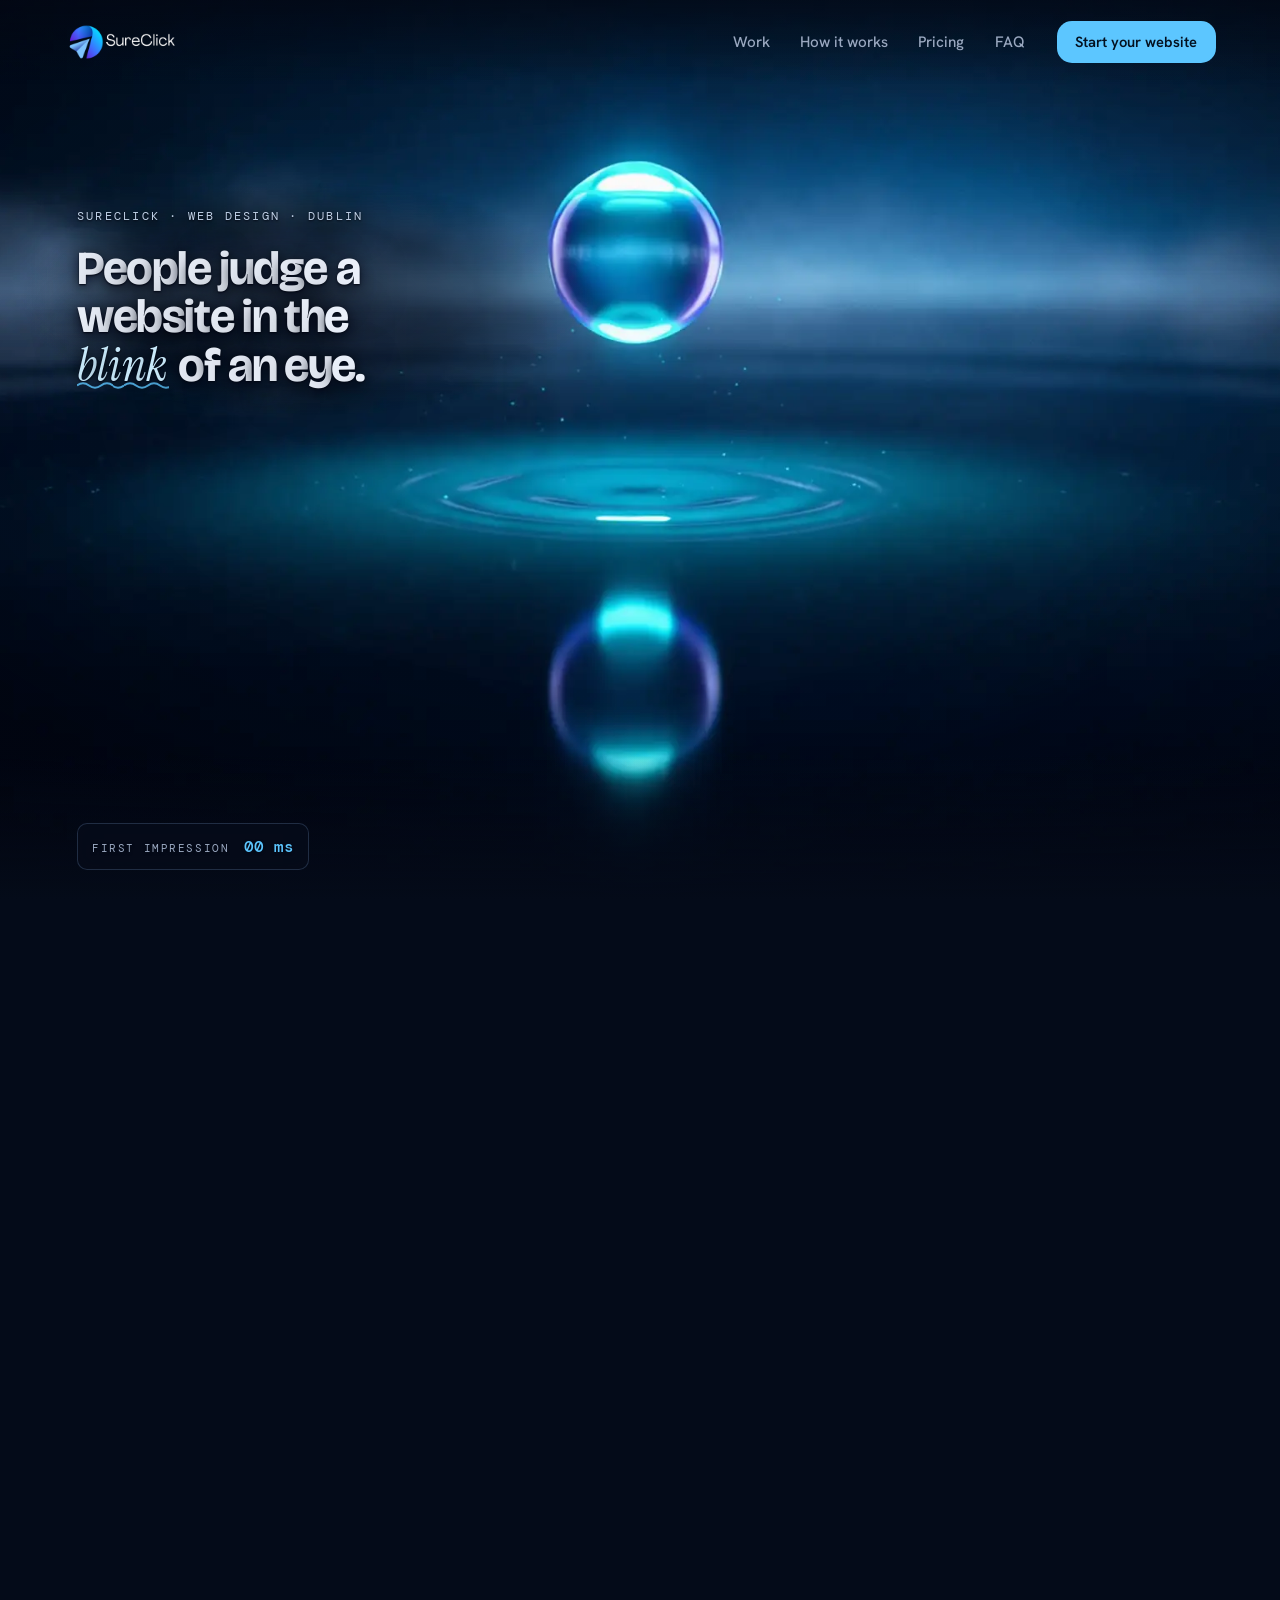
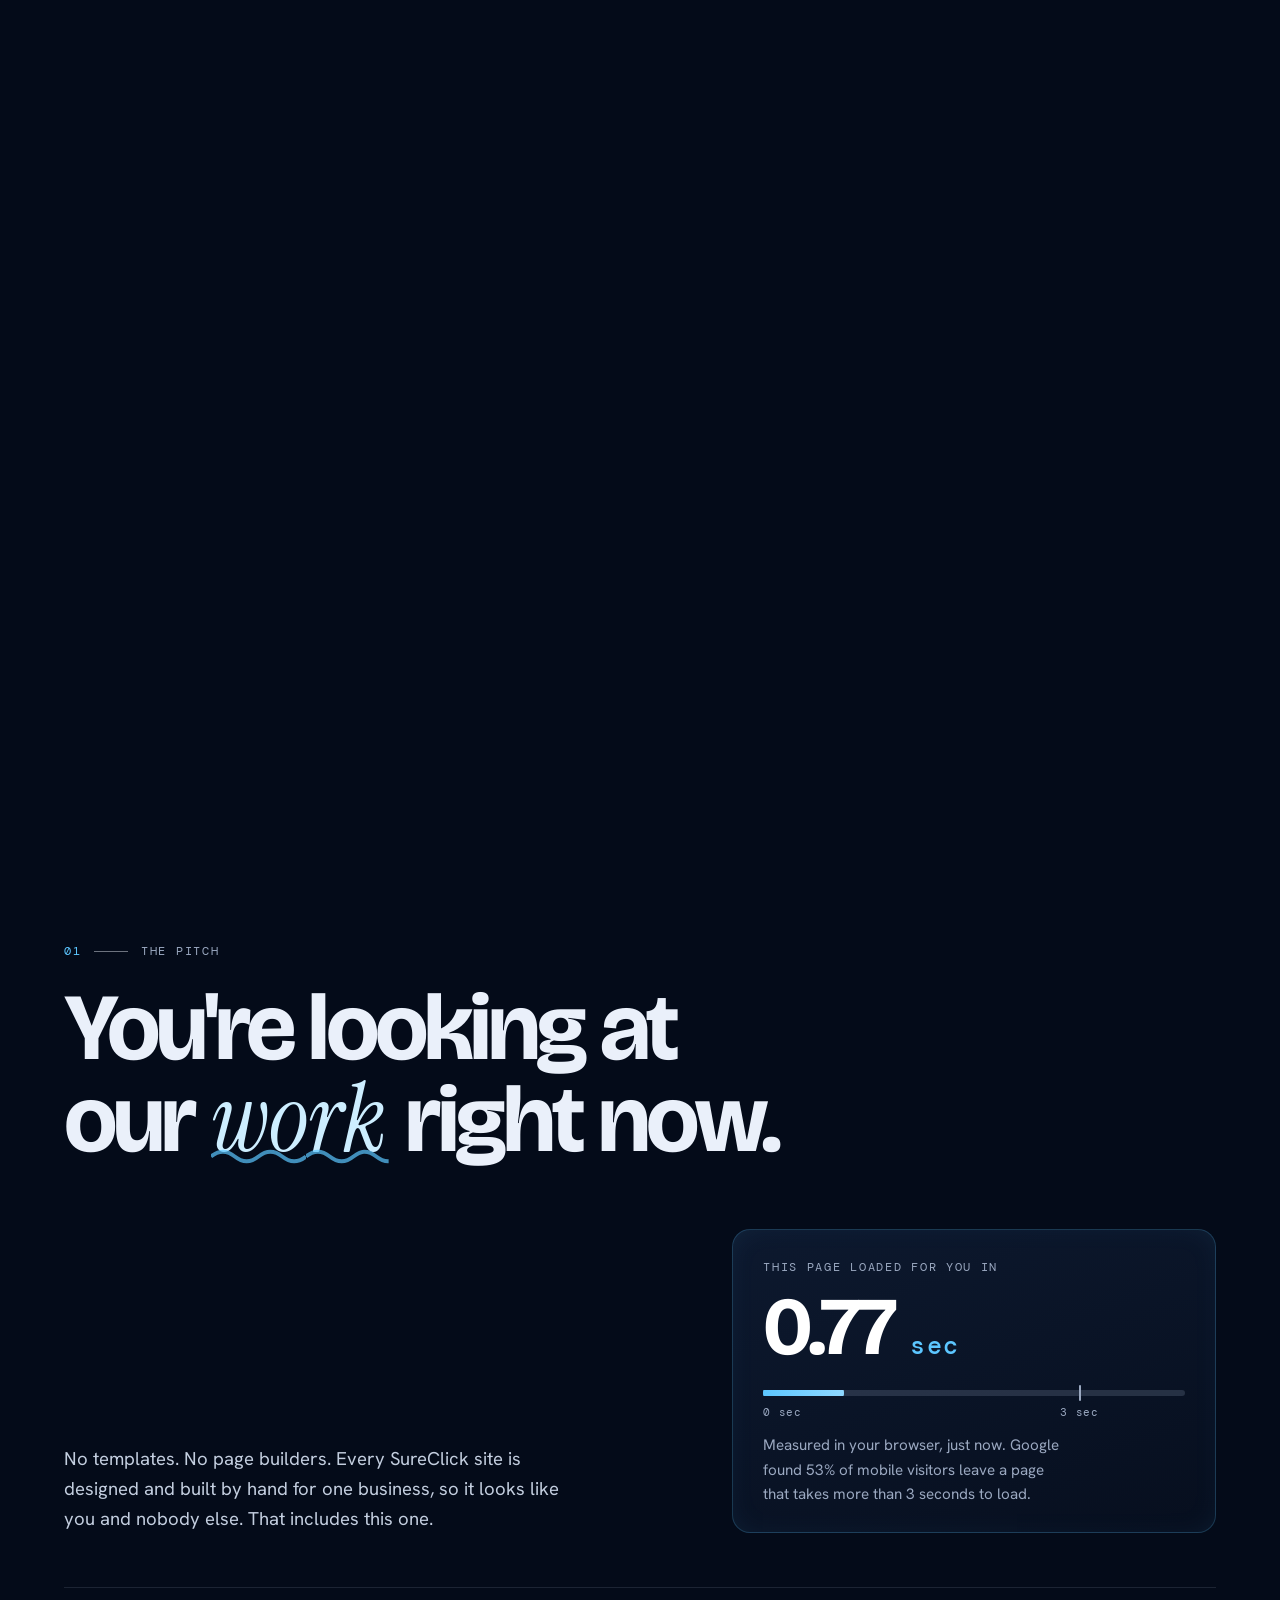
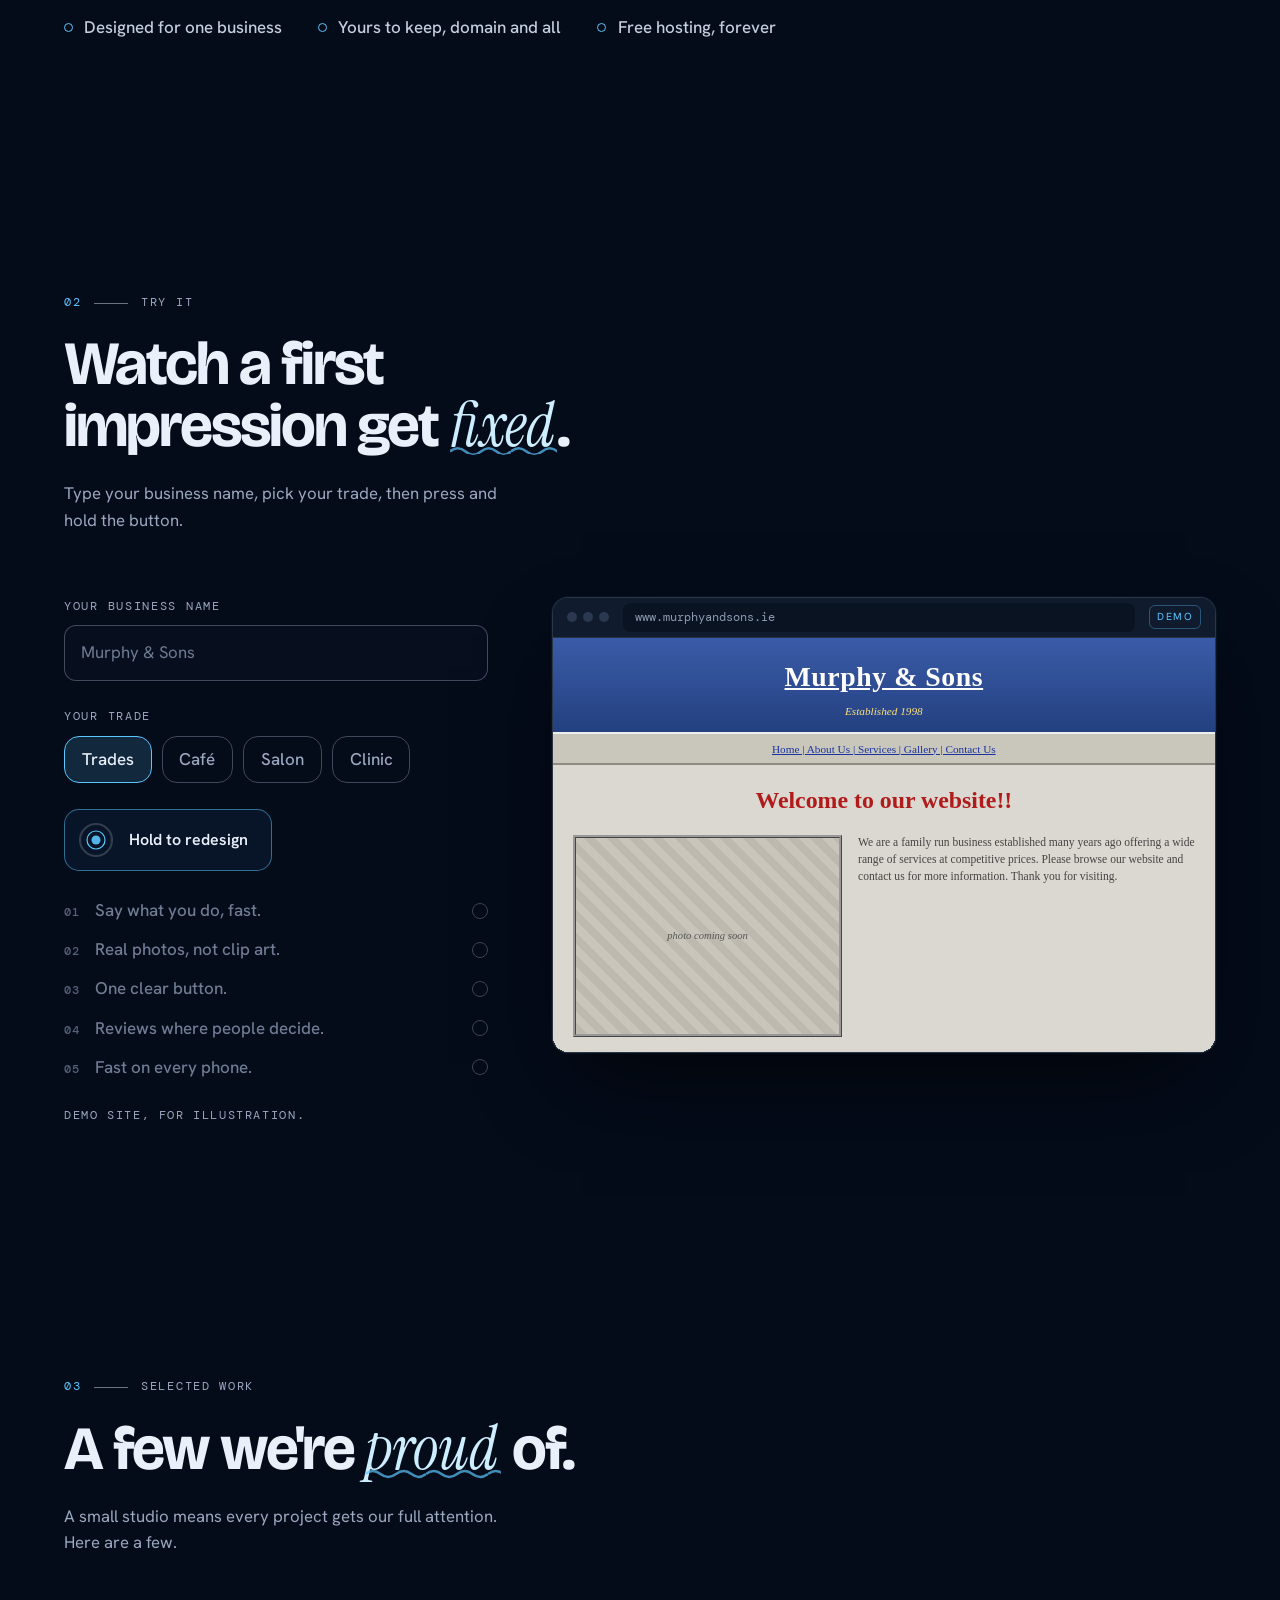
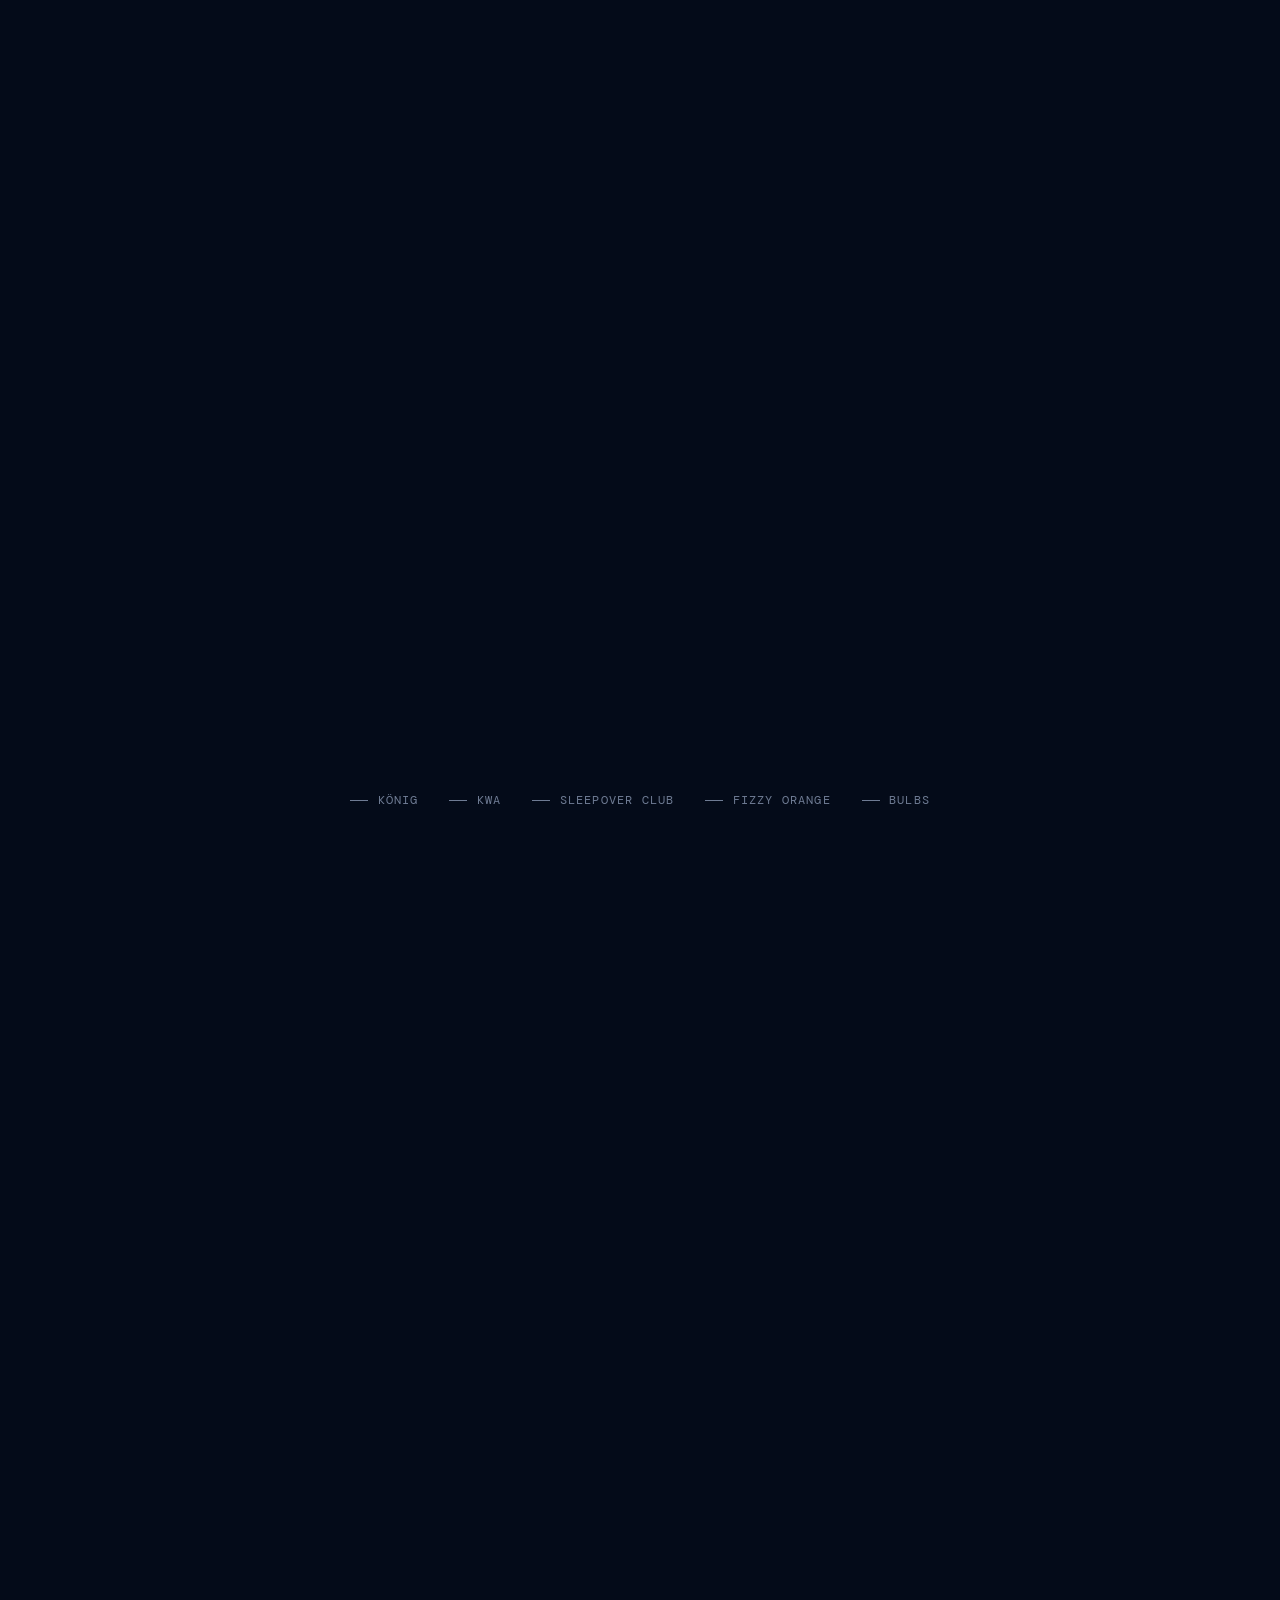
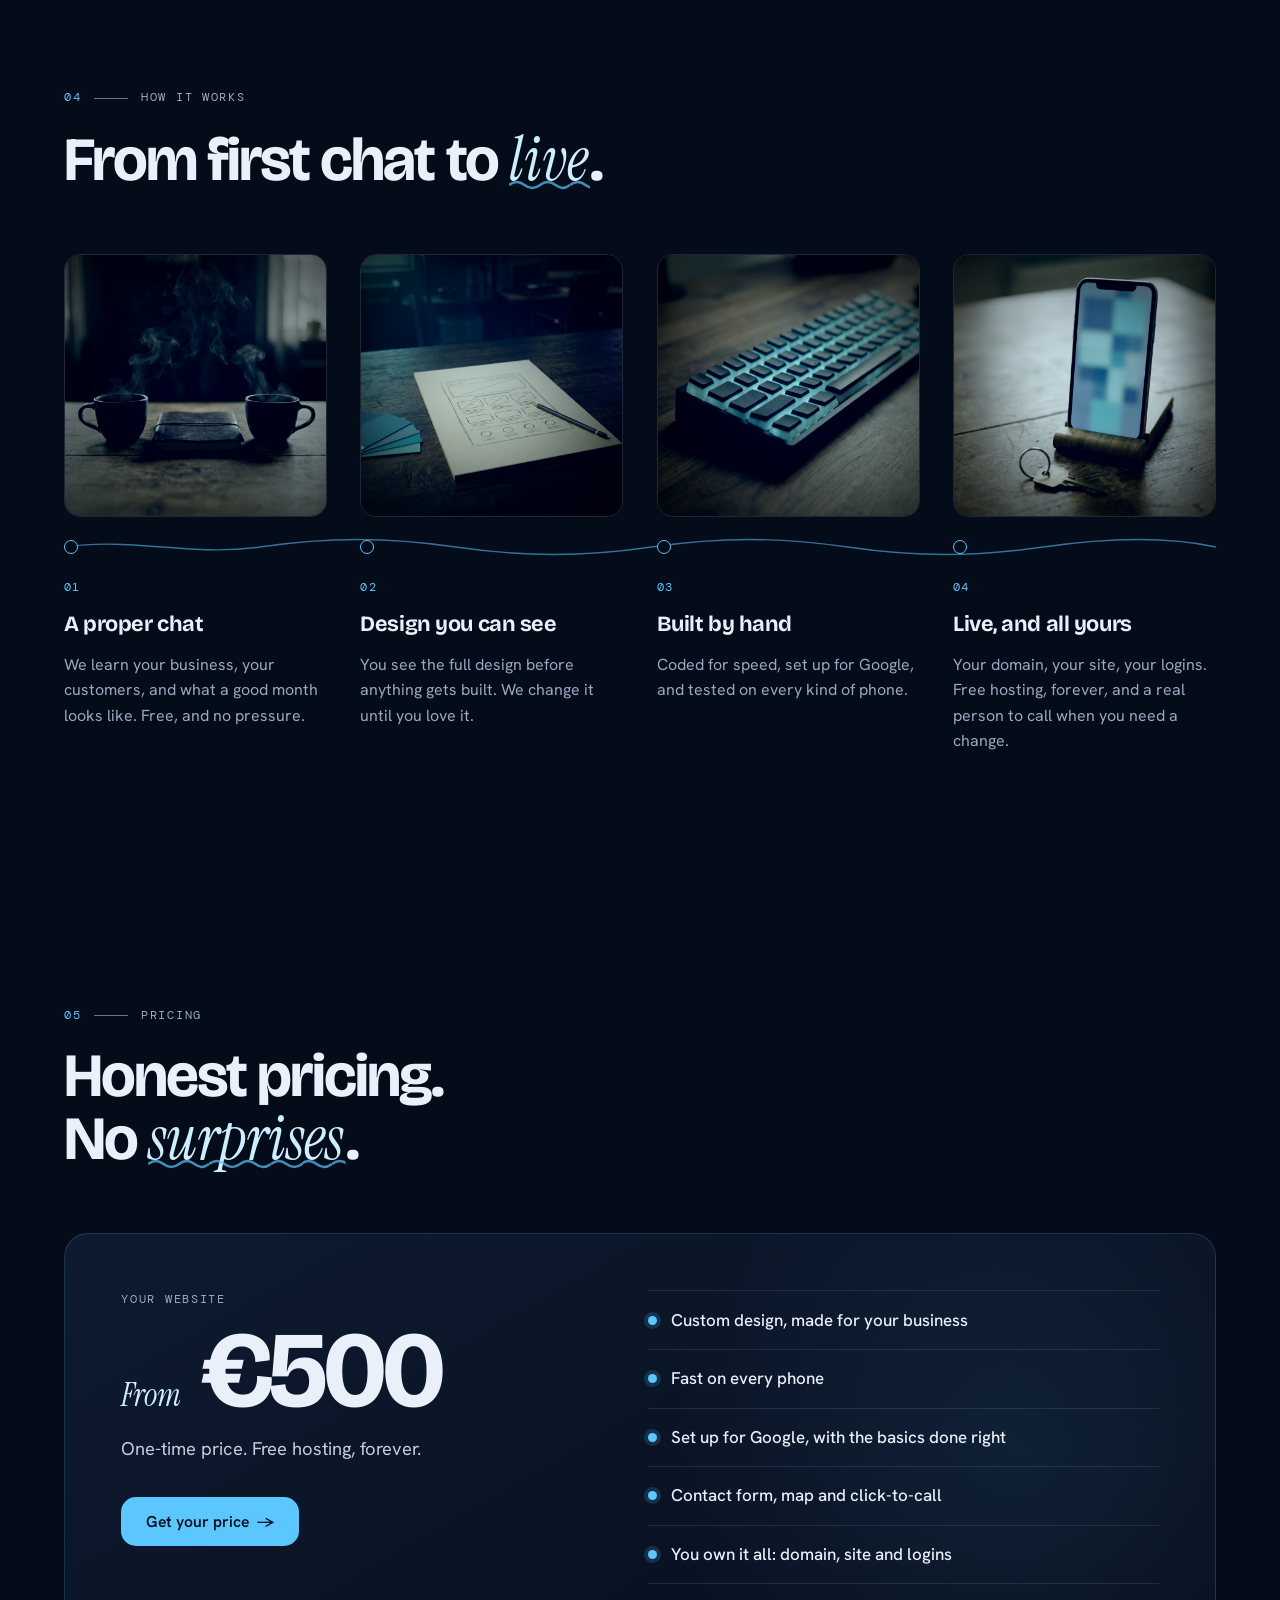
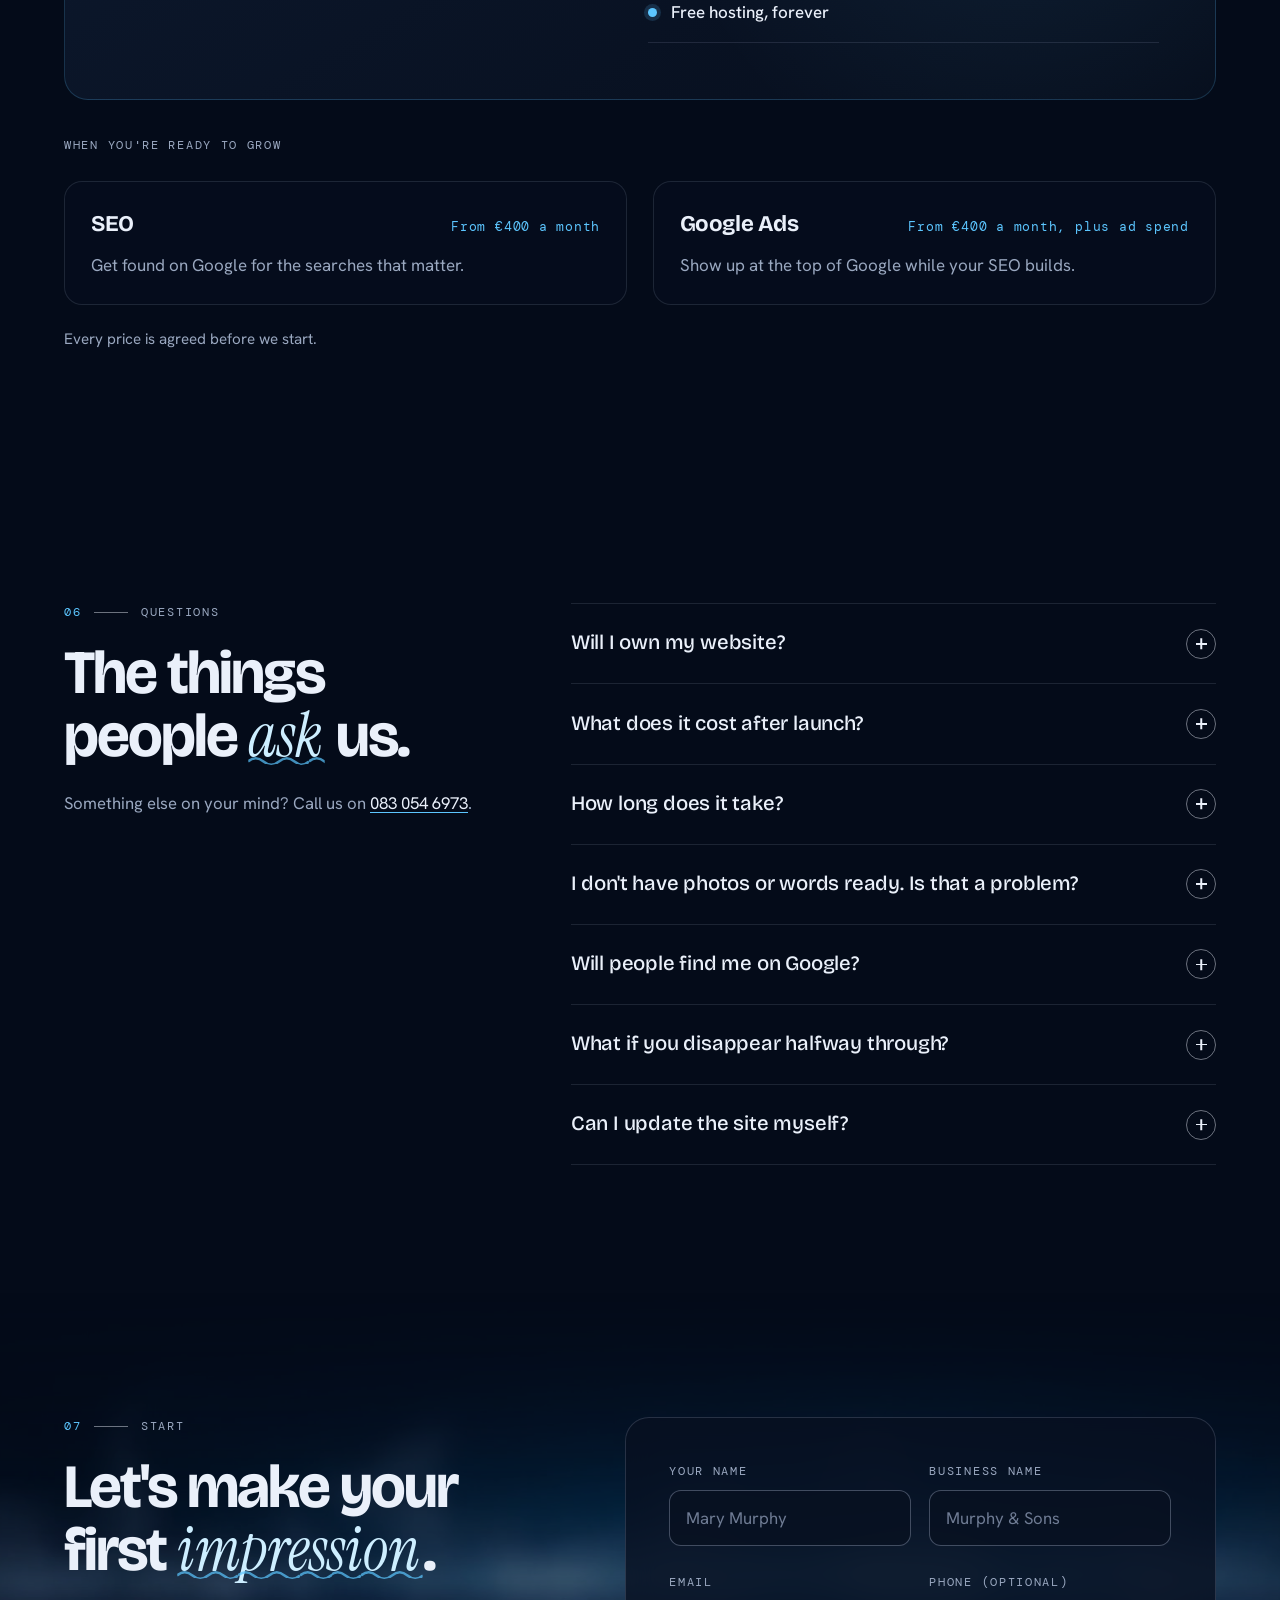
==== commit a188c03c: "Clarify the 50 ms claim, new process images, new phone number - Hero and share copy now say the 50 m" ====
--- a/index.html
+++ b/index.html
@@ -15,7 +15,7 @@
 <meta property="og:type" content="website">
 <meta property="og:site_name" content="SureClick">
 <meta property="og:title" content="SureClick | Websites, crafted in Dublin">
-<meta property="og:description" content="People judge a website in about 50 milliseconds. SureClick designs the ones that win that moment. Websites from €500, free hosting forever.">
+<meta property="og:description" content="People judge how a website looks in about 50 milliseconds. SureClick designs the ones that win that moment. Websites from €500, free hosting forever.">
 <meta property="og:url" content="https://sureclick.pages.dev/">
 <meta property="og:image" content="https://sureclick.pages.dev/assets/og-image.jpg">
 <meta property="og:image:width" content="1200">
@@ -31,7 +31,7 @@
 {"@context":"https://schema.org","@type":"WebSite","name":"SureClick","url":"https://www.sureclick.ie/"}
 </script>
 <script type="application/ld+json">
-{"@context":"https://schema.org","@type":"ProfessionalService","name":"SureClick","url":"https://www.sureclick.ie/","logo":"https://www.sureclick.ie/assets/logos/sureclick-symbol.png","image":"https://www.sureclick.ie/assets/og-image.jpg","description":"Web design studio in Swords, Dublin. Fast, beautiful, hand-built websites for Irish businesses, plus SEO and Google Ads.","telephone":"+353872172711","email":"info@sureclick.ie","address":{"@type":"PostalAddress","addressLocality":"Swords","addressRegion":"Co. Dublin","addressCountry":"IE"},"areaServed":["IE","GB"],"priceRange":"€€"}
+{"@context":"https://schema.org","@type":"ProfessionalService","name":"SureClick","url":"https://www.sureclick.ie/","logo":"https://www.sureclick.ie/assets/logos/sureclick-symbol.png","image":"https://www.sureclick.ie/assets/og-image.jpg","description":"Web design studio in Swords, Dublin. Fast, beautiful, hand-built websites for Irish businesses, plus SEO and Google Ads.","telephone":"+353830546973","email":"info@sureclick.ie","address":{"@type":"PostalAddress","addressLocality":"Swords","addressRegion":"Co. Dublin","addressCountry":"IE"},"areaServed":["IE","GB"],"priceRange":"€€"}
 </script>
 </head>
 <body>
@@ -83,7 +83,7 @@
 
       <div class="band b2 right low fx-punch" data-a="0.21" data-b="0.41">
         <p class="band-head big split">Fifty milliseconds.</p>
-        <p class="band-sub">That's all it takes. Research from Carleton University found people make up their minds about a website that fast.</p>
+        <p class="band-sub">That's how long people take to judge the look of a website. In a Carleton University study, snap verdicts made in a twentieth of a second closely matched the ones made with more time to look.</p>
       </div>
 
       <div class="band b3 left fx-ripple" data-a="0.45" data-b="0.68" data-ramp="0.034" data-spread="0.45">
@@ -111,7 +111,7 @@
     <div class="hero-static">
       <p class="kicker mono label">SureClick · Web design · Dublin</p>
       <p class="display">Websites, <em>crafted</em> in Dublin.</p>
-      <p class="band-sub">People judge a website in about 50 milliseconds. We design the ones that win that moment, then turn visitors into calls.</p>
+      <p class="band-sub">People judge how a website looks in about 50 milliseconds. We design the ones that win that moment, then turn visitors into calls.</p>
       <div class="band-cta">
         <a class="btn btn-accent" href="#contact">Start your website <span class="arr" aria-hidden="true">→</span></a>
         <a class="btn btn-ghost" href="#work">See our work</a>
@@ -129,7 +129,8 @@
         <div class="receipt rc" style="--i:3">
           <p class="label">This page loaded for you in</p>
           <p class="receipt-num"><span class="receipt-val">0.00</span><span class="unit">sec</span></p>
-          <p class="note">Measured in your browser, just now. Speed is part of the first impression.</p>
+          <div class="bench" aria-hidden="true"><div class="bench-track"><span class="bench-fill"></span><span class="bench-mark"></span></div><div class="bench-scale"><span>0 sec</span><span>3 sec</span></div></div>
+          <p class="note">Measured in your browser, just now. Google found 53% of mobile visitors leave a page that takes more than 3 seconds to load.</p>
         </div>
       </div>
       <ul class="facts rc" style="--i:4">
@@ -265,15 +266,6 @@
       </div>
     </div>
 
-    <div class="wrap logos rv">
-      <p class="label rc">Clients include</p>
-      <ul class="rc" style="--i:1">
-        <li><img src="assets/logos/walshy.png" alt="Walshy" width="462" height="96" loading="lazy"></li>
-        <li><img src="assets/logos/woodfloorstore.png" alt="Wood Floor Store" width="411" height="96" loading="lazy"></li>
-        <li><img class="tall" src="assets/logos/kwa.png" alt="Kevin Walsh &amp; Associates" width="244" height="120" loading="lazy"></li>
-        <li><img class="tall" src="assets/logos/sleepover.png" alt="Sleepover Club" width="141" height="140" loading="lazy"></li>
-      </ul>
-    </div>
   </section>
 
   <!-- ============ 04 How it works ============ -->
@@ -287,28 +279,28 @@
         <div class="how-line" aria-hidden="true"><svg viewBox="0 0 1000 24" preserveAspectRatio="none"><path pathLength="1" d="M0 12 C 60 2, 110 22, 170 12 S 280 2, 340 12 S 450 22, 510 12 S 620 2, 680 12 S 790 22, 850 12 S 960 2, 1000 12"/></svg></div>
         <ol class="how-steps">
           <li class="step rc" style="--i:0">
-            <figure><img src="assets/steps/step-1.jpg" alt="" width="720" height="720" loading="lazy"></figure>
+            <figure><img src="assets/steps/step-1.jpg" alt="" width="900" height="900" loading="lazy"></figure>
             <span class="node" aria-hidden="true"></span>
             <span class="n">01</span>
             <h3>A proper chat</h3>
             <p>We learn your business, your customers, and what a good month looks like. Free, and no pressure.</p>
           </li>
           <li class="step rc" style="--i:1">
-            <figure><img src="assets/steps/step-2.jpg" alt="" width="720" height="720" loading="lazy"></figure>
+            <figure><img src="assets/steps/step-2.jpg" alt="" width="900" height="900" loading="lazy"></figure>
             <span class="node" aria-hidden="true"></span>
             <span class="n">02</span>
             <h3>Design you can see</h3>
             <p>You see the full design before anything gets built. We change it until you love it.</p>
           </li>
           <li class="step rc" style="--i:2">
-            <figure><img src="assets/steps/step-3.jpg" alt="" width="720" height="720" loading="lazy"></figure>
+            <figure><img src="assets/steps/step-3.jpg" alt="" width="900" height="900" loading="lazy"></figure>
             <span class="node" aria-hidden="true"></span>
             <span class="n">03</span>
             <h3>Built by hand</h3>
             <p>Coded for speed, set up for Google, and tested on every kind of phone.</p>
           </li>
           <li class="step rc" style="--i:3">
-            <figure><img src="assets/steps/step-4.jpg" alt="" width="720" height="720" loading="lazy"></figure>
+            <figure><img src="assets/steps/step-4.jpg" alt="" width="900" height="900" loading="lazy"></figure>
             <span class="node" aria-hidden="true"></span>
             <span class="n">04</span>
             <h3>Live, and all yours</h3>
@@ -357,7 +349,7 @@
       <div class="faq-side rv">
         <p class="kicker label rc"><span class="num">06</span><span class="tick"></span>Questions</p>
         <h2 class="h2 rc" id="faq-h" style="--i:1">The things people <em>ask</em> us.</h2>
-        <p class="lede rc" style="--i:2">Something else on your mind? Call us on <a href="tel:+353872172711">087 217 2711</a>.</p>
+        <p class="lede rc" style="--i:2">Something else on your mind? Call us on <a href="tel:+353830546973">083 054 6973</a>.</p>
       </div>
       <div class="faq-list">
         <div class="qa">
@@ -402,7 +394,7 @@
         <p class="lede rc" style="--i:2">Tell us a little about your business. We'll come back to you with ideas and a clear price.</p>
         <div class="direct rc" style="--i:3">
           <p class="label">Rather talk?</p>
-          <a href="tel:+353872172711"><span class="label">Call</span>087 217 2711</a>
+          <a href="tel:+353830546973"><span class="label">Call</span>083 054 6973</a>
           <a href="mailto:info@sureclick.ie"><span class="label">Email</span>info@sureclick.ie</a>
           <p class="where">Swords, Co. Dublin. Working with businesses across Ireland and the UK.</p>
         </div>
@@ -429,7 +421,7 @@
         <p class="form-status full" role="status" aria-live="polite"></p>
         <div class="form-done" hidden>
           <p class="big">Got it<span class="fd-name"></span>. We'll be in touch soon.</p>
-          <p>Talk soon. In the meantime, you can reach us on <a href="tel:+353872172711">087 217 2711</a>.</p>
+          <p>Talk soon. In the meantime, you can reach us on <a href="tel:+353830546973">083 054 6973</a>.</p>
         </div>
       </form>
     </div>
@@ -455,13 +447,12 @@
       <div>
         <h2>Contact</h2>
         <ul>
-          <li><a href="tel:+353872172711">087 217 2711</a></li>
+          <li><a href="tel:+353830546973">083 054 6973</a></li>
           <li><a href="mailto:info@sureclick.ie">info@sureclick.ie</a></li>
           <li><a href="#contact">Start your website</a></li>
         </ul>
       </div>
     </div>
-    <p class="wordmark" aria-hidden="true">SureClick</p>
     <div class="foot-base">
       <span>© 2026 SureClick. Swords, Co. Dublin.</span>
       <a href="#top">Back to the top ↑</a>
--- a/assets/css/site.css
+++ b/assets/css/site.css
@@ -226,6 +226,15 @@
 @keyframes glow{from{opacity:.25}to{opacity:.8}}
 .receipt-num{font-family:var(--f-display);font-weight:700;font-size:clamp(3.6rem,6.4vw,6rem);line-height:1;letter-spacing:-.04em;margin-top:.6rem;display:flex;align-items:baseline;gap:.2em;color:#fff}
 .receipt-num .unit{font-family:var(--f-mono);font-size:.3em;letter-spacing:.05em;color:var(--accent);font-weight:500}
+.bench{margin-top:1.3rem}
+.bench-track{position:relative;height:6px;border-radius:99px;background:rgba(154,168,192,.2)}
+.bench-fill{position:absolute;inset:0;border-radius:inherit;background:linear-gradient(90deg,var(--accent),var(--accent-hover));transform:scaleX(var(--b,0));transform-origin:left;transition:transform 1.3s var(--ease-out)}
+.bench-mark{position:absolute;left:75%;top:-5px;bottom:-5px;width:2px;margin-left:-1px;border-radius:2px;background:var(--text-secondary)}
+.bench-scale{position:relative;height:1.3em;margin-top:.55rem;font-family:var(--f-mono);font-size:.7rem;letter-spacing:.06em;color:var(--text-secondary)}
+.bench-scale span{position:absolute;top:0;white-space:nowrap}
+.bench-scale span:first-child{left:0}
+.bench-scale span:last-child{left:75%;transform:translateX(-50%)}
+.receipt.no-data .bench{display:none}
 .receipt .note{margin-top:.9rem;color:var(--text-secondary);font-size:.95rem;max-width:34ch}
 .receipt.no-data .receipt-num{display:none}
 .facts{display:flex;flex-wrap:wrap;gap:12px 36px;margin-top:clamp(40px,6vh,64px);padding-top:26px;border-top:1px solid var(--line)}
@@ -363,12 +372,6 @@
 .wall-index li.on a::before{width:34px;background:var(--accent)}
 .wall-index a:hover{color:var(--text-primary)}
 .wall-hint{position:absolute;top:110px;left:0;right:0;text-align:center}
-.logos{display:flex;align-items:center;gap:clamp(20px,4vw,64px);flex-wrap:wrap;padding-top:clamp(40px,8vh,90px)}
-.logos .label{flex-basis:100%}
-.logos ul{display:flex;align-items:center;gap:clamp(28px,5vw,72px);flex-wrap:wrap}
-.logos img{height:46px;width:auto;filter:grayscale(1) brightness(1.35);mix-blend-mode:screen;opacity:.72;transition:opacity .4s var(--ease-out),filter .4s var(--ease-out)}
-.logos img.tall{height:66px}
-.logos li:hover img{opacity:1;filter:none}
 
 /* ---------- 04 How it works ---------- */
 .how-track{position:relative}
@@ -467,7 +470,6 @@
 .foot li{margin-bottom:.35rem}
 .foot li a{text-decoration:none;color:#C3CEDF;display:inline-flex;min-height:36px;align-items:center;transition:color .3s var(--ease-out)}
 .foot li a:hover{color:var(--accent)}
-.wordmark{font-family:var(--f-display);font-weight:700;font-size:clamp(4.4rem,19vw,19rem);line-height:.8;letter-spacing:-.06em;color:transparent;-webkit-text-stroke:1px rgba(154,168,192,.22);margin-top:clamp(40px,7vh,80px);white-space:nowrap;user-select:none;text-align:center}
 .foot-base{display:flex;justify-content:space-between;gap:16px;flex-wrap:wrap;margin-top:28px;color:#6F7C94;font-size:.88rem}
 .foot-base a{color:inherit;text-decoration:none}
 .foot-base a:hover{color:var(--text-primary)}
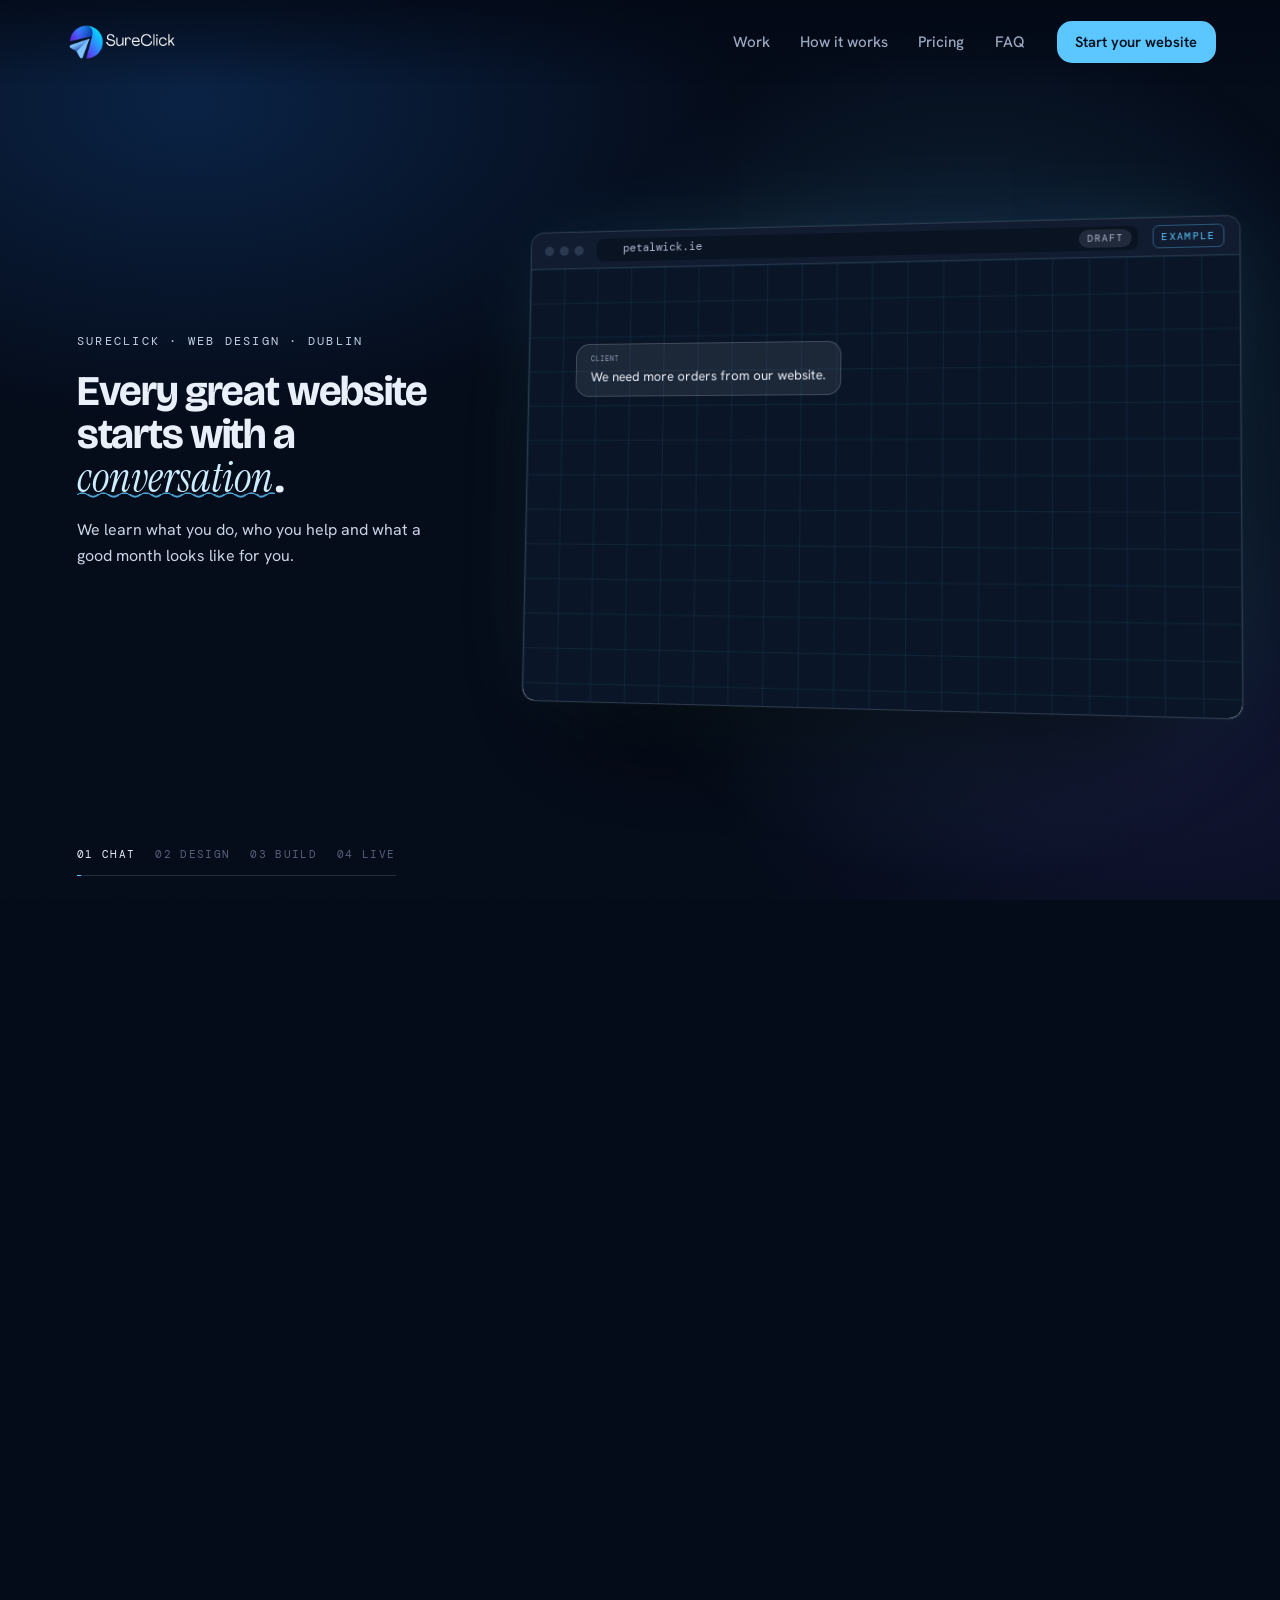
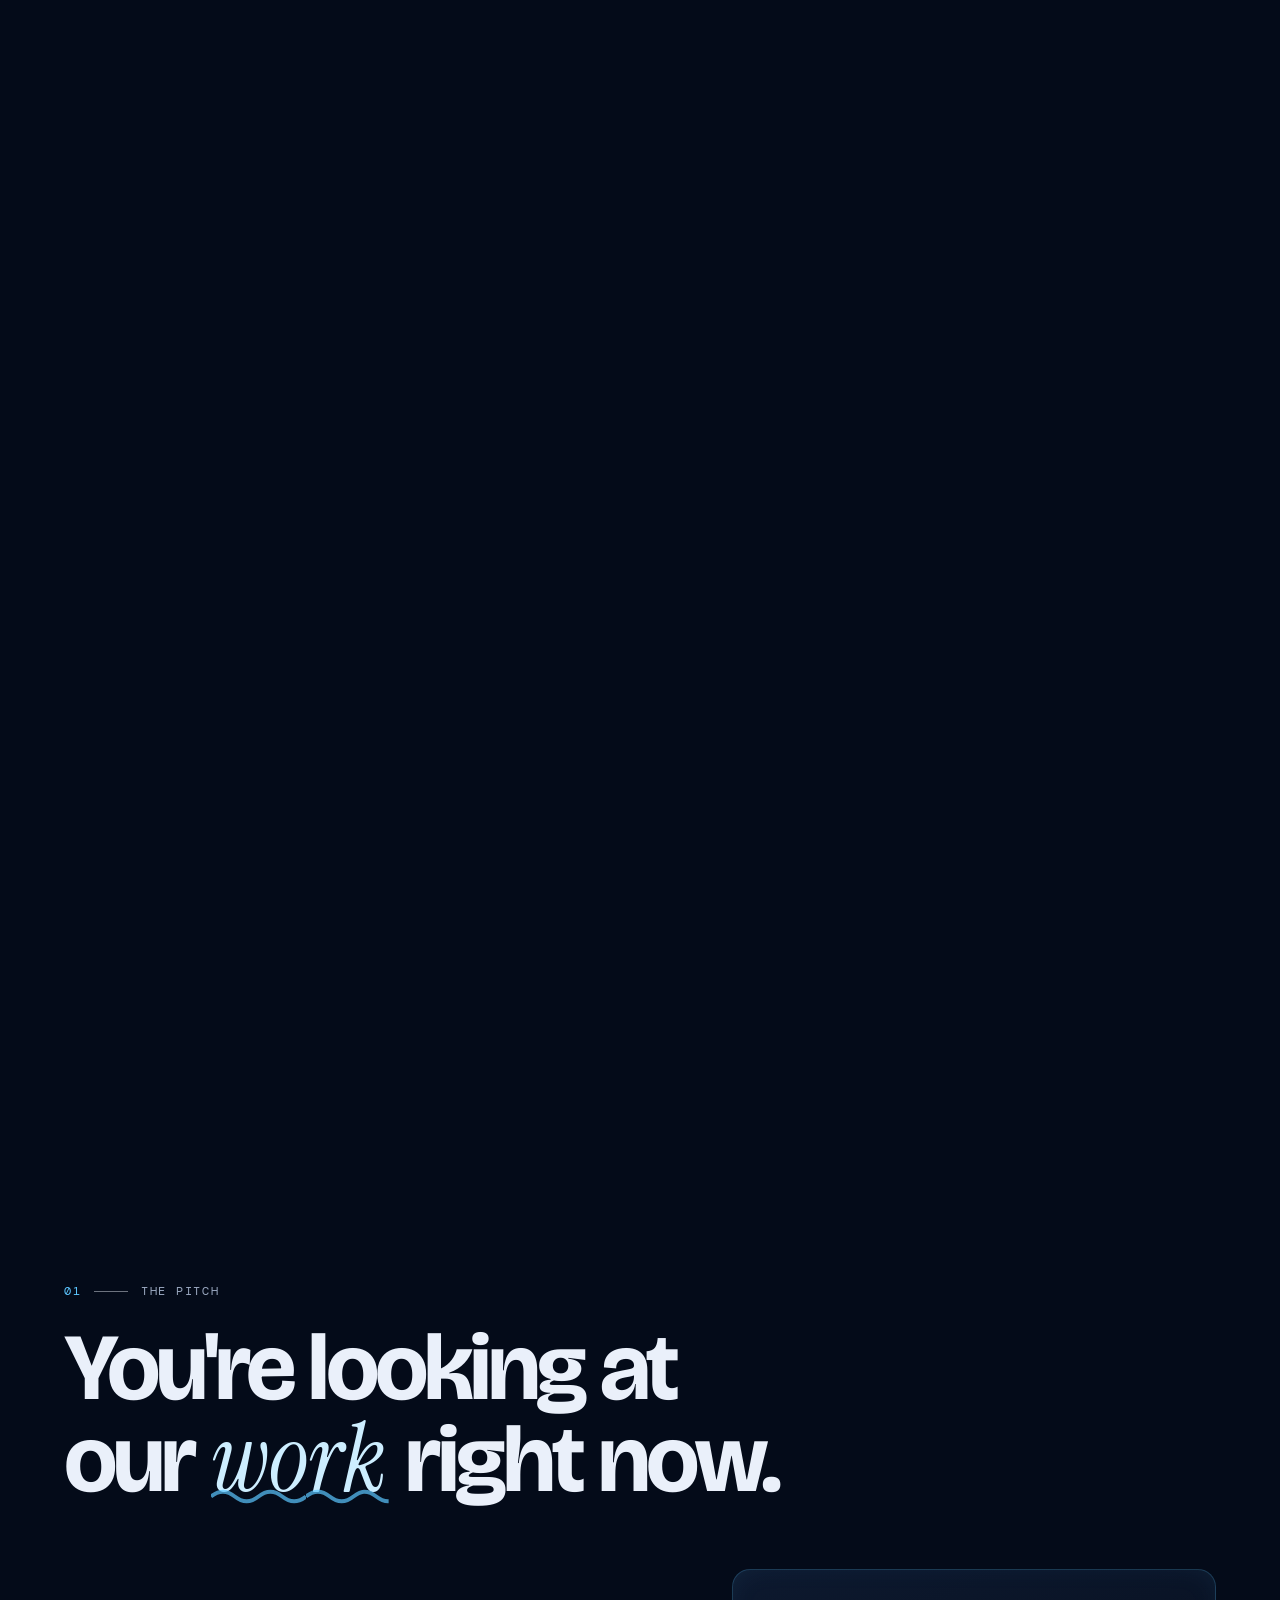
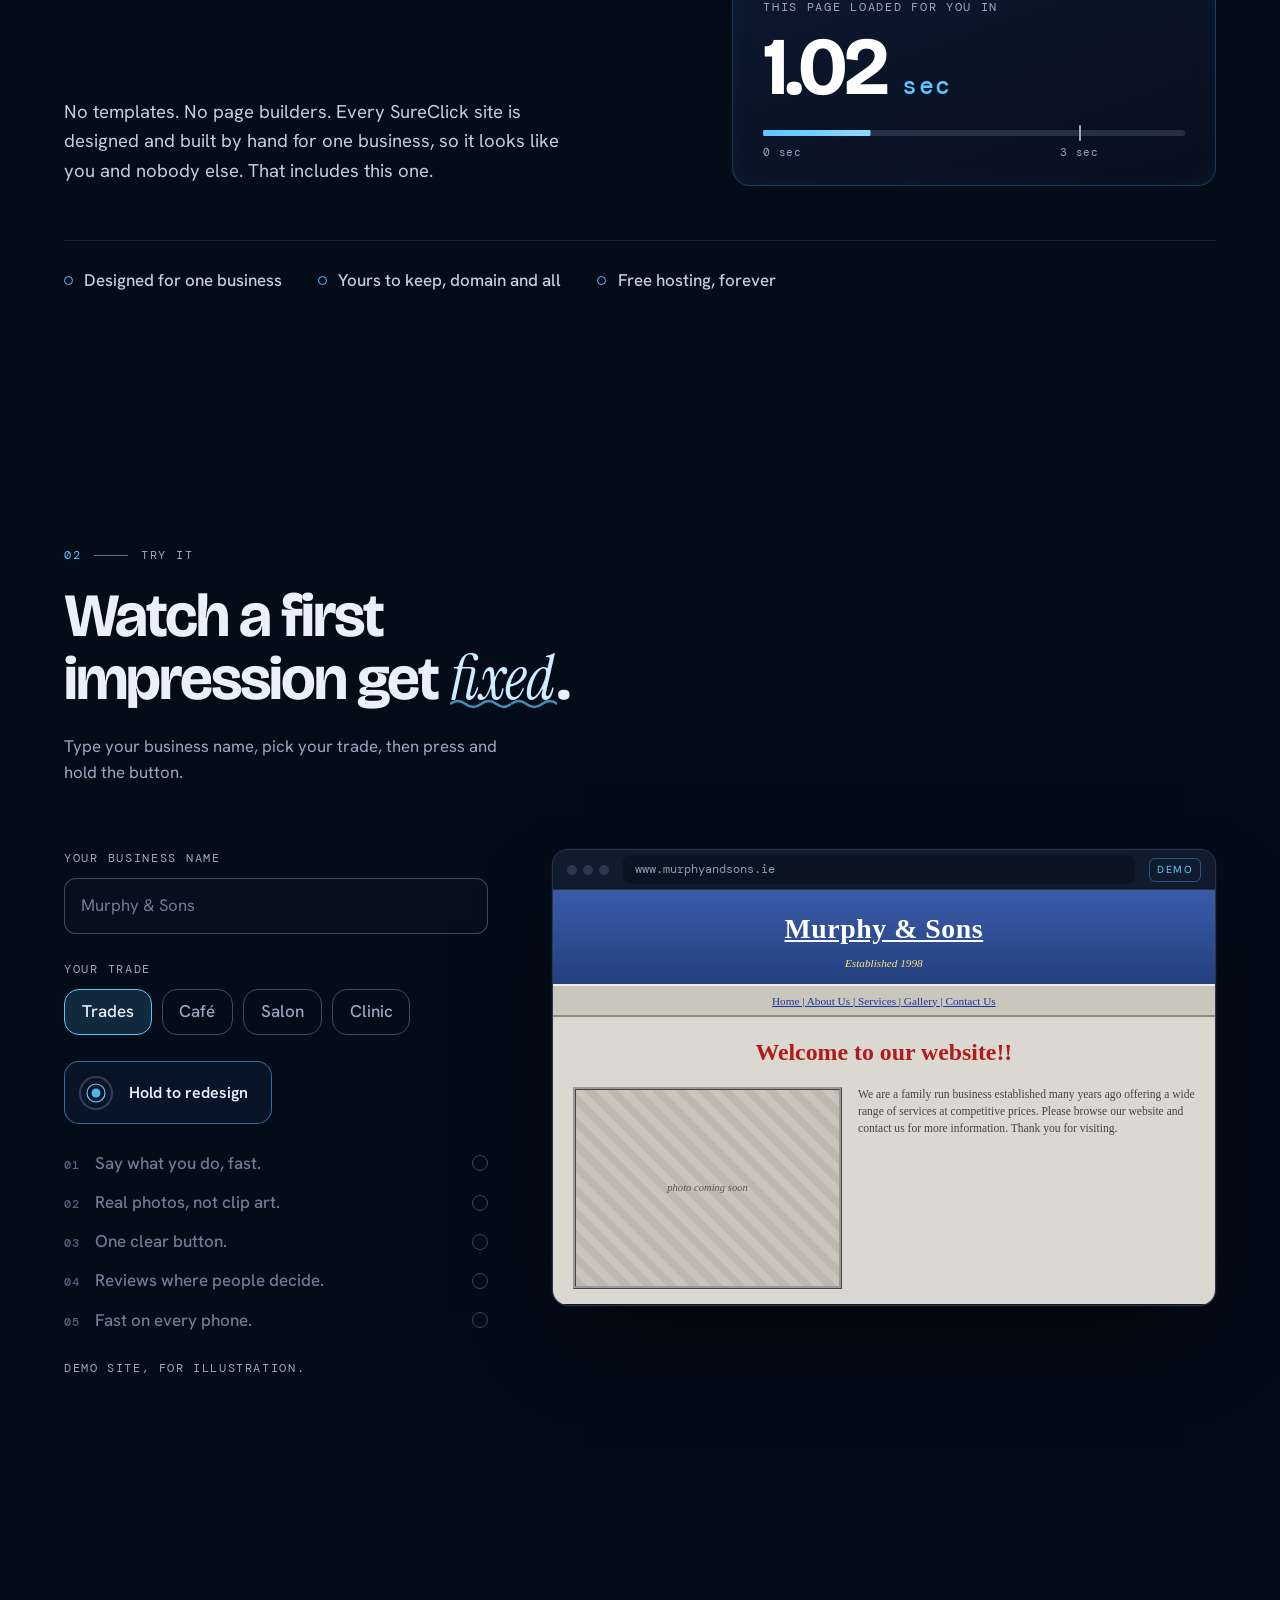
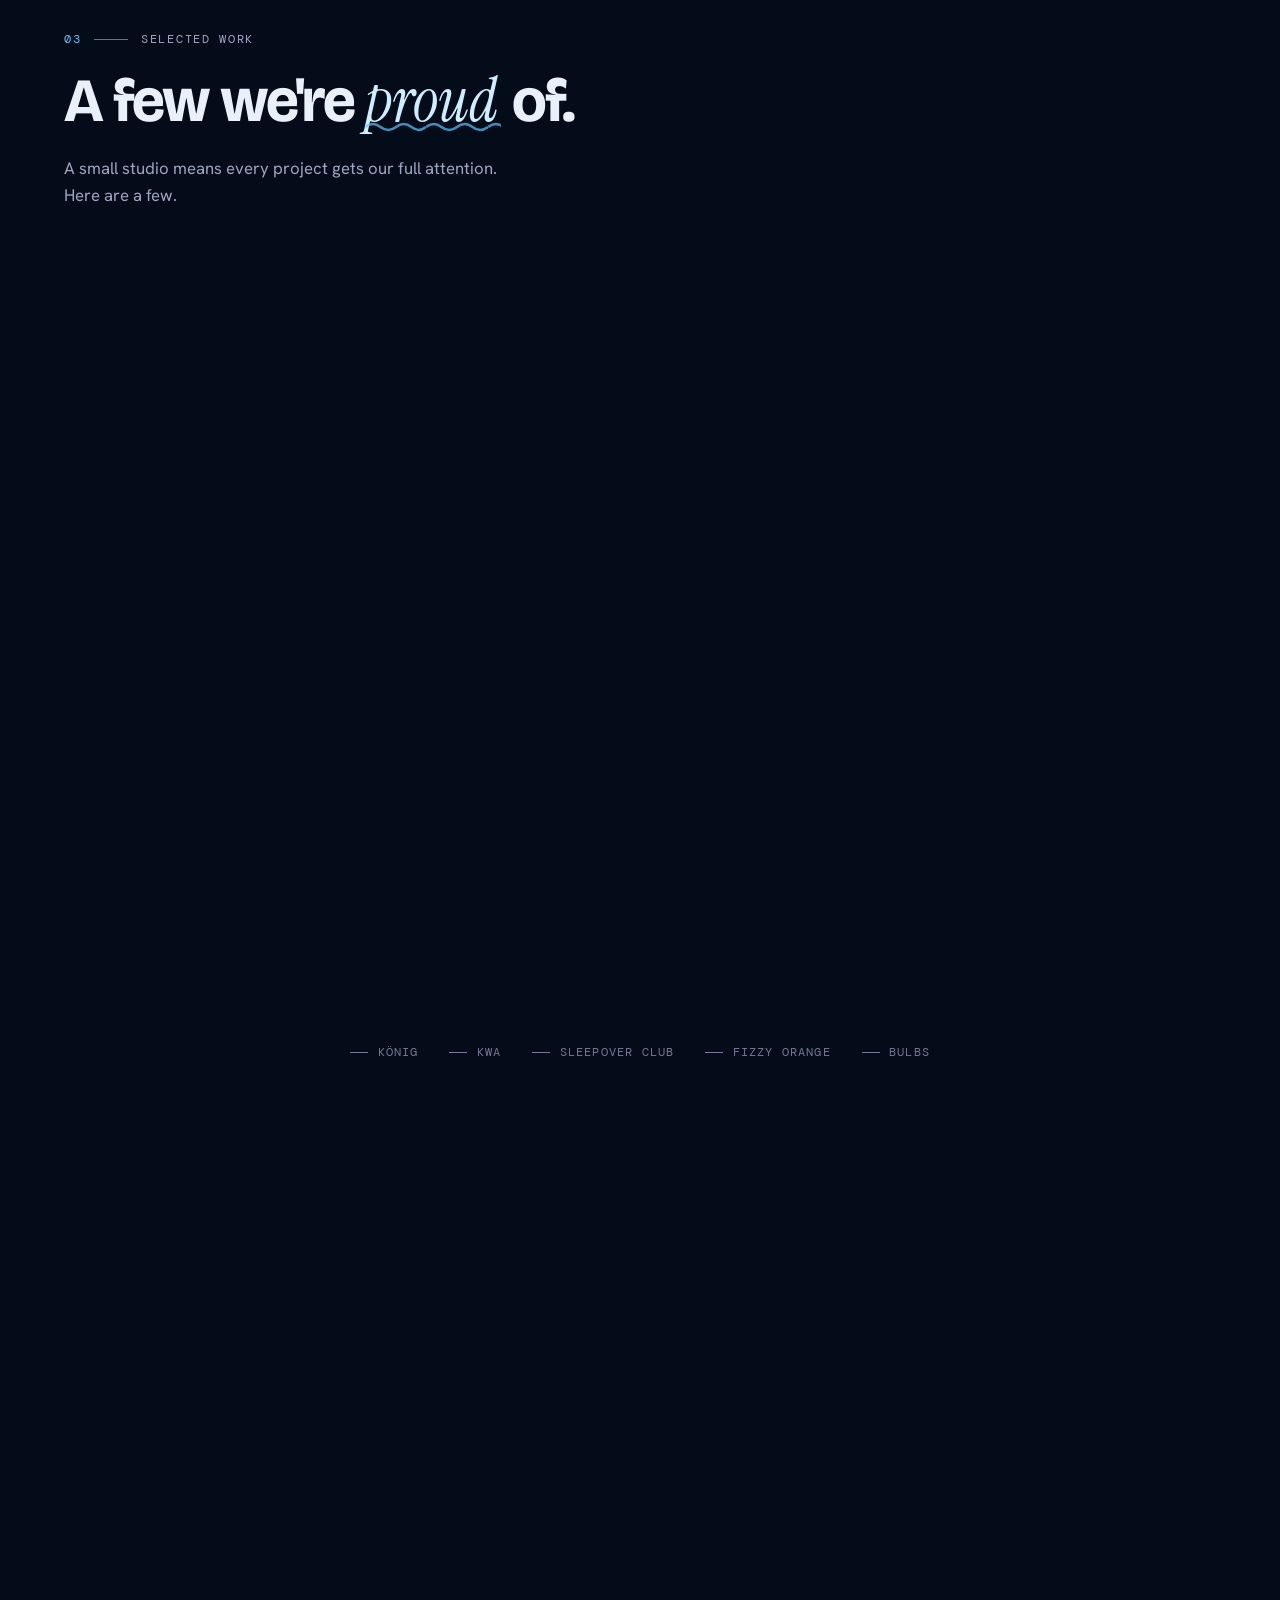
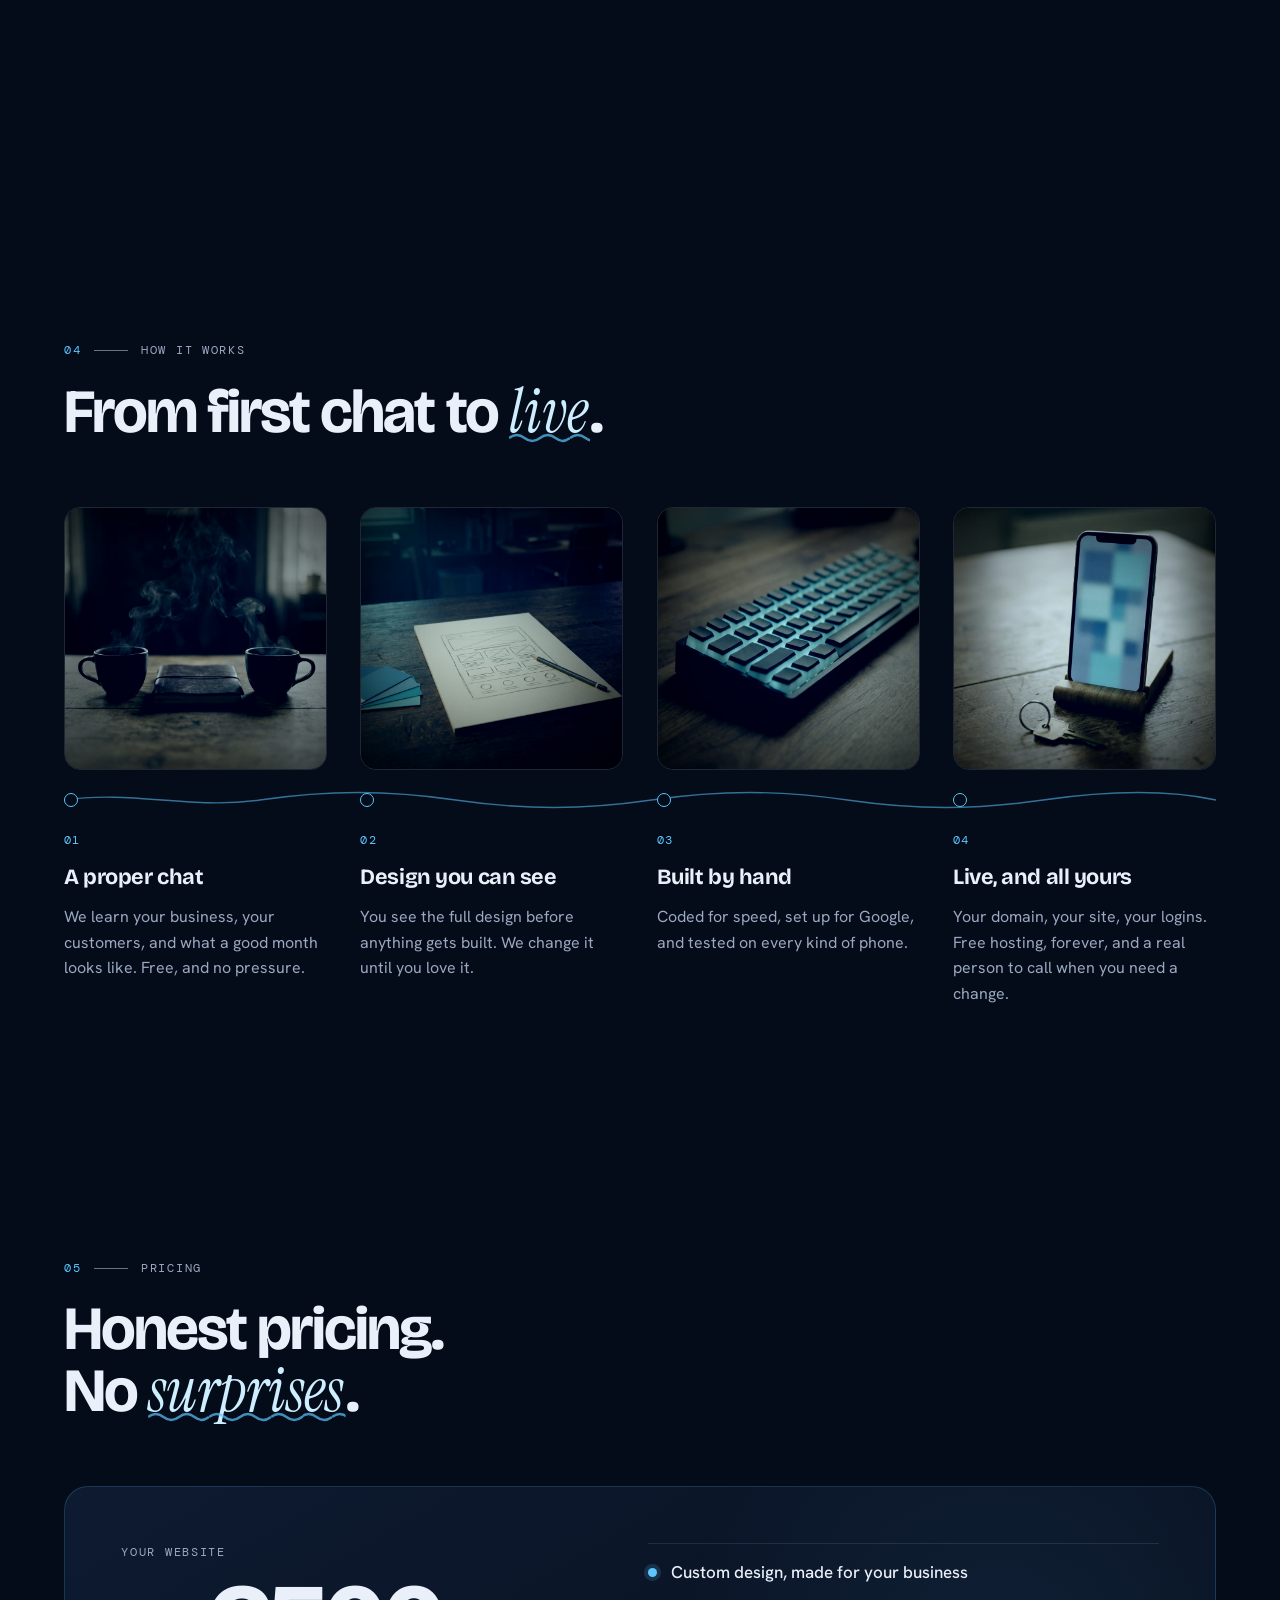
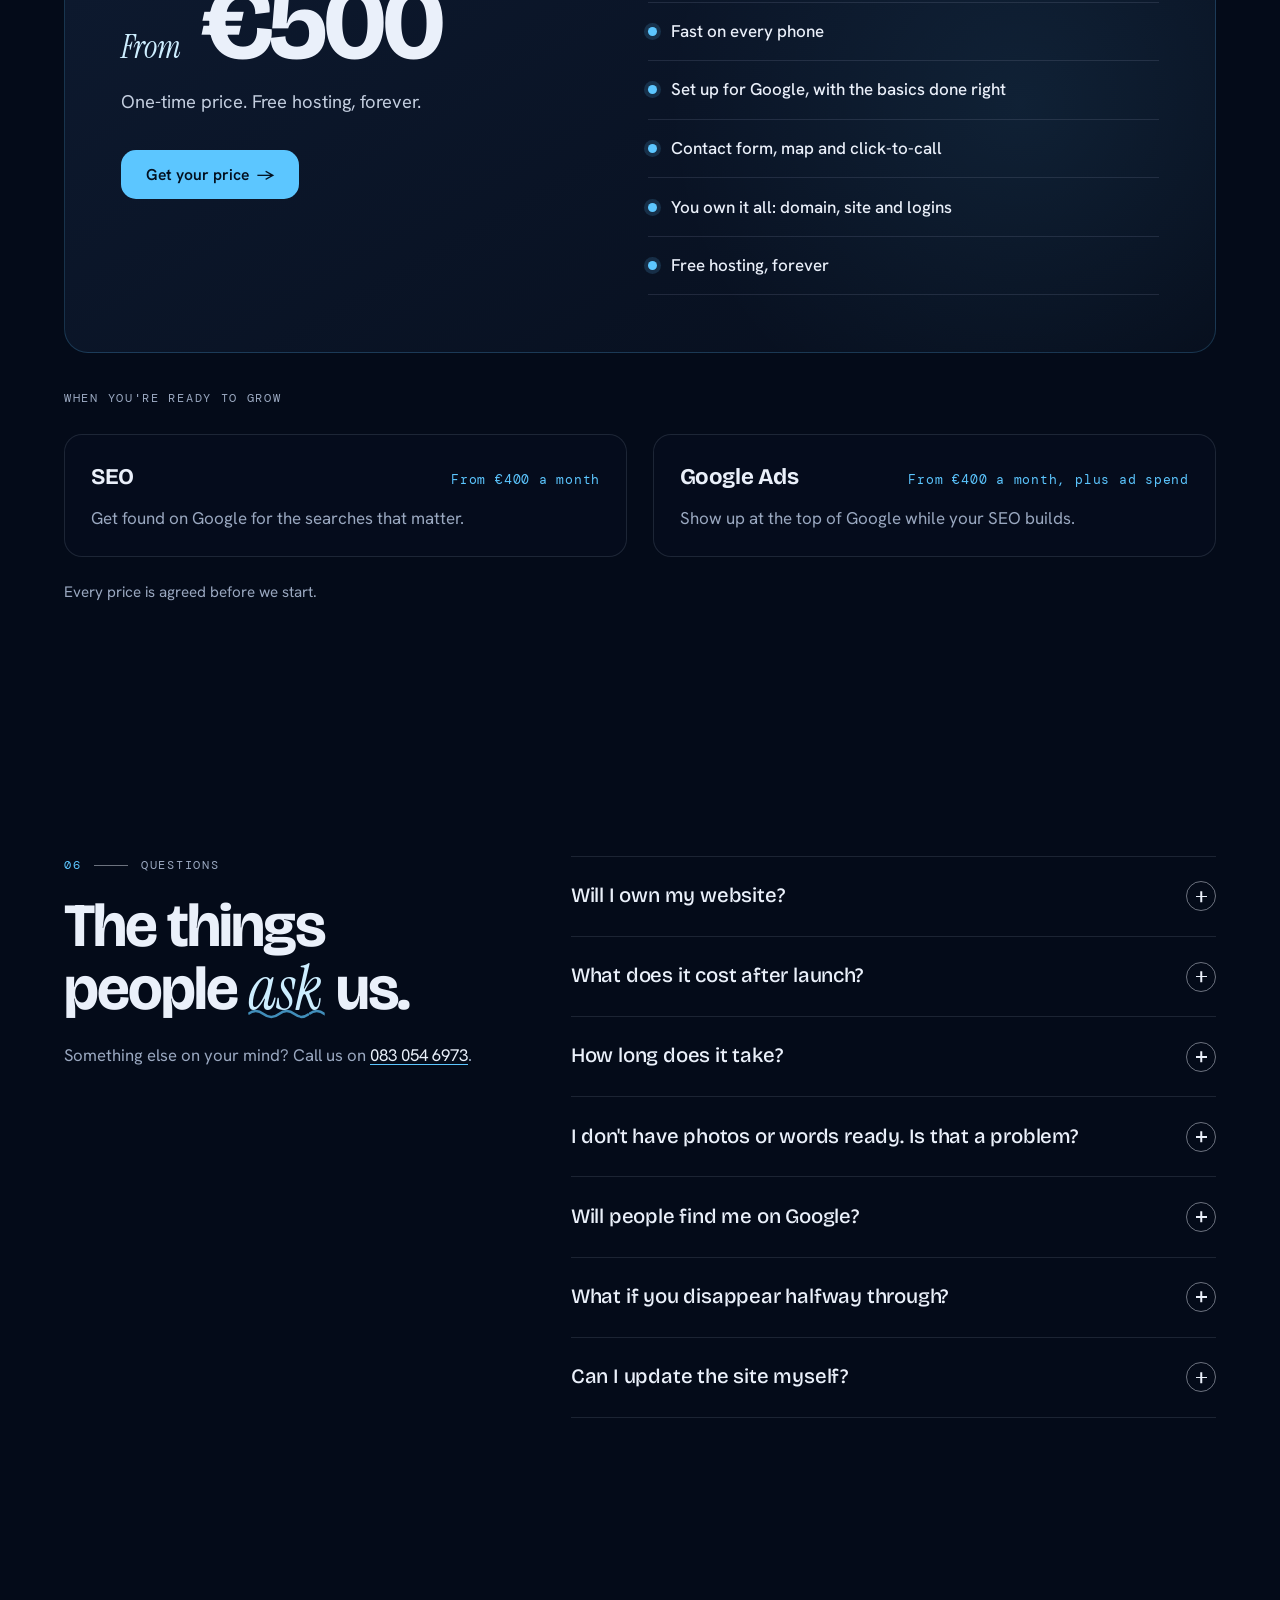
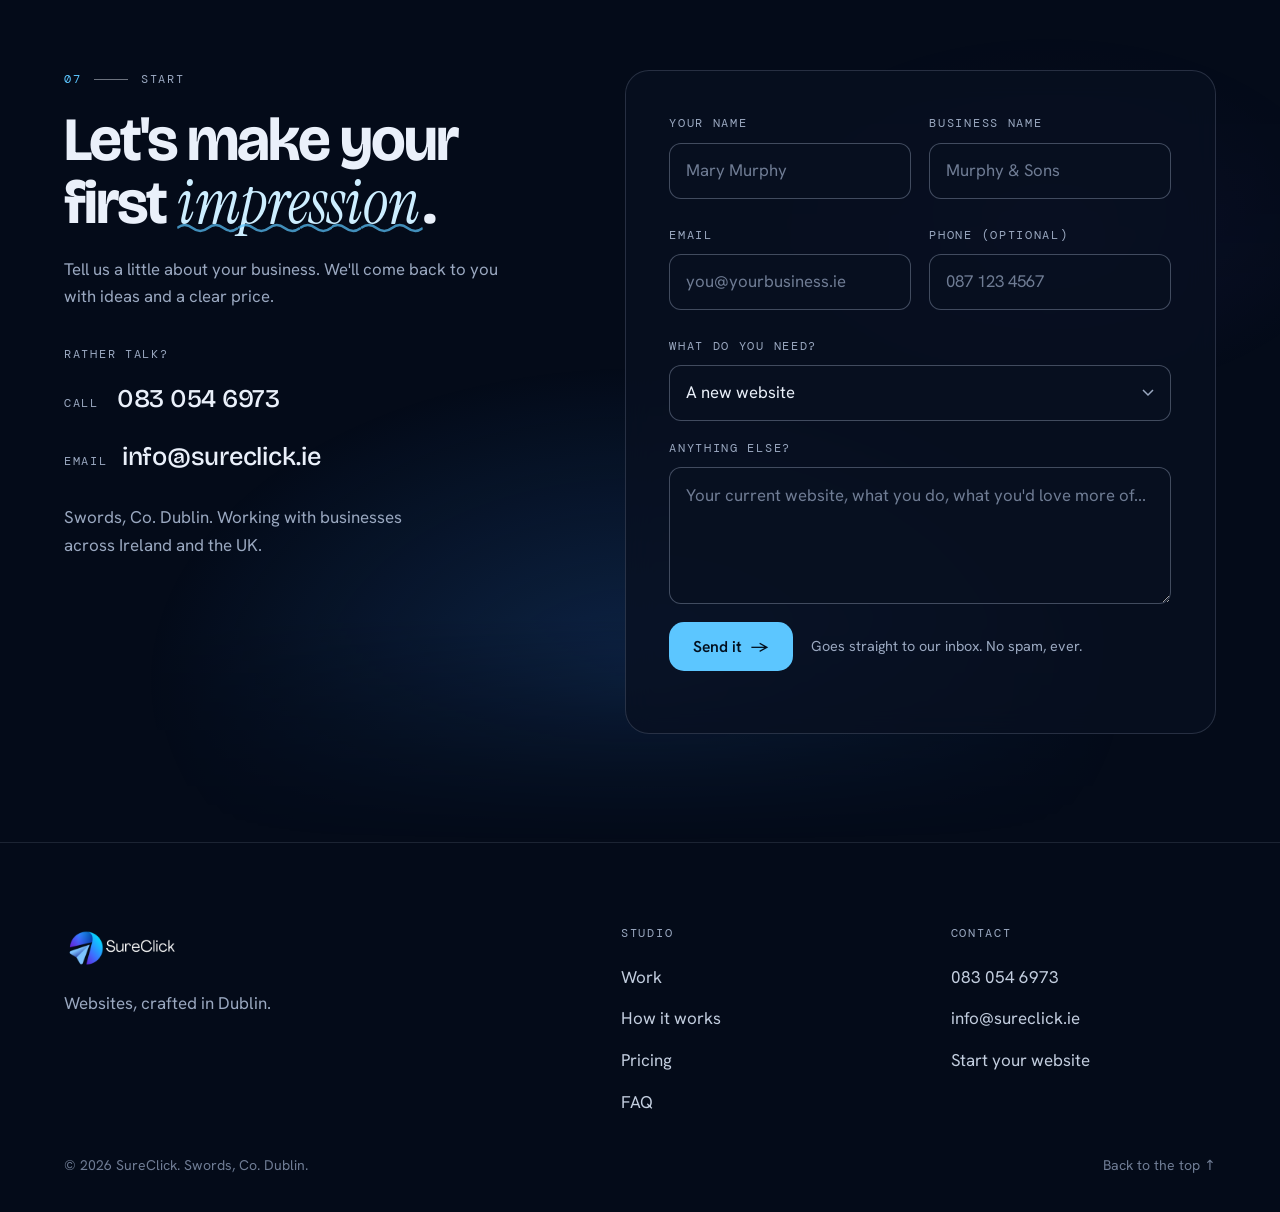
==== commit d68f5d73: "Hero: The Build, a website that builds itself as you scroll Replace the water-drop film with a hero " ====
--- a/index.html
+++ b/index.html
@@ -68,53 +68,132 @@
 <main id="main" tabindex="-1">
   <h1 class="sr-only">SureClick: web design in Dublin for Irish businesses</h1>
 
-  <!-- ============ HERO: the drop ============ -->
+  <!-- ============ HERO: the build ============
+       A website builds itself as you scroll: chat, design, build, live.
+       Everything here is drawn in code. The markup's default state is the finished,
+       live site, so no-JS and reduced-motion visitors get the final picture. -->
   <section class="hero" id="hero" aria-label="Introduction">
     <div class="stage">
-      <div class="poster" aria-hidden="true"></div>
-      <div class="poster-end" aria-hidden="true"></div>
-      <canvas class="hero-canvas" aria-hidden="true"></canvas>
-      <div class="scrim" aria-hidden="true"></div>
-
-      <div class="band b1 left fx-drift" data-a="0" data-b="0.18">
+      <div class="stage-glow" aria-hidden="true"></div>
+
+      <div class="band b1 fx-rise" data-a="0" data-b="0.22">
         <p class="kicker mono">SureClick · Web design · Dublin</p>
-        <p class="band-head split">People judge a website in the <em>blink</em> of an eye.</p>
-      </div>
-
-      <div class="band b2 right low fx-punch" data-a="0.21" data-b="0.41">
-        <p class="band-head big split">Fifty milliseconds.</p>
-        <p class="band-sub">That's how long people take to judge the look of a website. In a Carleton University study, snap verdicts made in a twentieth of a second closely matched the ones made with more time to look.</p>
-      </div>
-
-      <div class="band b3 left fx-ripple" data-a="0.45" data-b="0.68" data-ramp="0.034" data-spread="0.45">
-        <p class="band-head split">Get it right, and it <em>spreads</em>.</p>
-        <p class="band-sub">More calls. More bookings. More people telling their friends about you.</p>
-      </div>
-
-      <div class="band b4 settle fx-rise" data-a="0.73" data-b="1" data-ramp="0.06">
+        <p class="band-head split">Every great website starts with a <em>conversation</em>.</p>
+        <p class="band-sub">We learn what you do, who you help and what a good month looks like for you.</p>
+      </div>
+
+      <div class="band b2 fx-snap" data-a="0.25" data-b="0.47" data-spread="0.5">
+        <p class="kicker mono">02 · The design</p>
+        <p class="band-head split">Then we <em>design</em> it around your customers.</p>
+        <p class="band-sub">People judge the look of a website in a twentieth of a second. Every section is planned to win that glance and point to one clear next step.</p>
+      </div>
+
+      <div class="band b3 fx-punch" data-a="0.5" data-b="0.72">
+        <p class="kicker mono">03 · The build</p>
+        <p class="band-head split">Built by <em>hand</em>. Fast on every phone.</p>
+        <p class="band-sub">No templates or page builders. Clean code that loads quickly and looks right on every screen.</p>
+      </div>
+
+      <div class="band b4 settle fx-rise" data-a="0.76" data-b="1" data-ramp="0.05">
         <p class="kicker mono">Web design for Irish businesses</p>
         <p class="band-head display split">Websites, <em>crafted</em> in Dublin.</p>
-        <p class="band-sub">SureClick designs fast, beautiful websites for Irish businesses. Made to win the first impression, and turn visitors into calls.</p>
+        <p class="band-sub">SureClick designs and builds fast, beautiful websites for Irish businesses. From €500, with free hosting forever.</p>
         <div class="band-cta">
           <a class="btn btn-accent" href="#contact">Start your website <span class="arr" aria-hidden="true">→</span></a>
           <a class="btn btn-ghost" href="#work">See our work</a>
         </div>
       </div>
 
-      <div class="hud" aria-hidden="true"><span class="label">First impression</span><span class="ms mono">00 ms</span></div>
-      <svg class="ring" viewBox="0 0 48 48" aria-hidden="true">
-        <circle class="track" cx="24" cy="24" r="20" fill="none" stroke-width="3"/>
-        <circle cx="24" cy="24" r="20" fill="none" stroke="currentColor" stroke-width="3" stroke-linecap="round" stroke-dasharray="126" style="stroke-dashoffset:var(--ld,126)"/>
-      </svg>
-    </div>
-
-    <div class="hero-static">
-      <p class="kicker mono label">SureClick · Web design · Dublin</p>
-      <p class="display">Websites, <em>crafted</em> in Dublin.</p>
-      <p class="band-sub">People judge how a website looks in about 50 milliseconds. We design the ones that win that moment, then turn visitors into calls.</p>
-      <div class="band-cta">
-        <a class="btn btn-accent" href="#contact">Start your website <span class="arr" aria-hidden="true">→</span></a>
-        <a class="btn btn-ghost" href="#work">See our work</a>
+      <div class="scene" aria-hidden="true">
+        <div class="rig">
+          <div class="browser">
+            <div class="b-bar">
+              <span class="dots"><i></i><i></i><i></i></span>
+              <span class="b-url">
+                <svg class="lock" viewBox="0 0 12 14" data-fx="fade" data-a="0.885" data-d="0.02"><rect x="1" y="6" width="10" height="7" rx="1.5"/><path d="M3.5 6V4.2a2.5 2.5 0 0 1 5 0V6" fill="none"/></svg>
+                <span class="b-domain">petalwick.ie</span>
+                <span class="pill draft" data-fx="out" data-a="0.885" data-d="0.02">Draft</span>
+                <span class="pill live" data-fx="fade" data-a="0.885" data-d="0.02"><b></b>Live</span>
+              </span>
+              <span class="b-tag">Example</span>
+            </div>
+            <div class="b-view">
+              <!-- the finished site -->
+              <div class="site">
+                <div class="s-nav" data-fx="rise" data-a="0.52" data-d="0.04"><span class="s-logo">Petalwick</span><span class="s-links"><i>Shop</i><i>Weddings</i><i>About</i><i>Contact</i></span></div>
+                <div class="s-head" data-fx="rise" data-a="0.55" data-d="0.05">Flowers that say it <em>for</em> you.</div>
+                <div class="s-sub" data-fx="fade" data-a="0.58" data-d="0.04">Hand-tied bouquets, delivered across Dublin the same day.</div>
+                <div class="s-btn" data-fx="btn" data-a="0.6" data-d="0.04" data-press="0.865">Order flowers</div>
+                <div class="s-alt" data-fx="fade" data-a="0.61" data-d="0.03">or call the shop</div>
+                <div class="s-photo" data-fx="drop" data-a="0.53" data-d="0.06"><img src="assets/hero/bouquet.jpg" alt="" width="900" height="678" decoding="async"></div>
+                <div class="s-card c1" data-fx="rise" data-a="0.61" data-d="0.05"><img src="assets/hero/birthday.jpg" alt="" width="240" height="240" decoding="async"><b>Birthdays</b><span>From €35</span></div>
+                <div class="s-card c2" data-fx="rise" data-a="0.63" data-d="0.05"><img src="assets/hero/sympathy.jpg" alt="" width="240" height="240" decoding="async"><b>Sympathy</b><span>From €45</span></div>
+                <div class="s-card c3" data-fx="rise" data-a="0.65" data-d="0.05"><img src="assets/hero/weddings.jpg" alt="" width="240" height="240" decoding="async"><b>Weddings</b><span>Book a chat</span></div>
+              </div>
+
+              <!-- the blank page and its blueprint -->
+              <div class="blue" data-fx="out" data-a="0.5" data-d="0.05"></div>
+              <svg class="wire" viewBox="0 0 1000 625" data-fx="out" data-a="0.58" data-d="0.08">
+                <path pathLength="1" d="M0 70H1000" data-fx="draw" data-a="0.25" data-d="0.05"/>
+                <rect pathLength="1" x="48" y="22" width="150" height="30" rx="4" data-fx="draw" data-a="0.26" data-d="0.04"/>
+                <path pathLength="1" d="M600 37H660" data-fx="draw" data-a="0.27" data-d="0.03"/>
+                <path pathLength="1" d="M680 37H740" data-fx="draw" data-a="0.275" data-d="0.03"/>
+                <path pathLength="1" d="M760 37H830" data-fx="draw" data-a="0.28" data-d="0.03"/>
+                <path pathLength="1" d="M850 37H952" data-fx="draw" data-a="0.285" data-d="0.03"/>
+                <rect pathLength="1" x="48" y="128" width="400" height="40" rx="4" data-fx="draw" data-a="0.29" data-d="0.05"/>
+                <rect pathLength="1" x="48" y="180" width="300" height="40" rx="4" data-fx="draw" data-a="0.3" data-d="0.05"/>
+                <rect pathLength="1" x="520" y="110" width="432" height="330" rx="14" data-fx="draw" data-a="0.3" data-d="0.06"/>
+                <path pathLength="1" d="M48 290H440" data-fx="draw" data-a="0.31" data-d="0.04"/>
+                <path pathLength="1" d="M48 312H380" data-fx="draw" data-a="0.315" data-d="0.04"/>
+                <rect pathLength="1" x="48" y="372" width="180" height="46" rx="10" data-fx="draw" data-a="0.33" data-d="0.04"/>
+                <path pathLength="1" d="M520 110L952 440" data-fx="draw" data-a="0.34" data-d="0.04"/>
+                <path pathLength="1" d="M952 110L520 440" data-fx="draw" data-a="0.345" data-d="0.04"/>
+                <rect pathLength="1" x="48" y="470" width="292" height="130" rx="12" data-fx="draw" data-a="0.36" data-d="0.05"/>
+                <rect pathLength="1" x="354" y="470" width="292" height="130" rx="12" data-fx="draw" data-a="0.37" data-d="0.05"/>
+                <rect pathLength="1" x="660" y="470" width="292" height="130" rx="12" data-fx="draw" data-a="0.38" data-d="0.05"/>
+                <rect pathLength="1" x="60" y="482" width="106" height="106" rx="8" data-fx="draw" data-a="0.37" data-d="0.04"/>
+                <rect pathLength="1" x="366" y="482" width="106" height="106" rx="8" data-fx="draw" data-a="0.38" data-d="0.04"/>
+                <rect pathLength="1" x="672" y="482" width="106" height="106" rx="8" data-fx="draw" data-a="0.39" data-d="0.04"/>
+                <path pathLength="1" d="M186 516H300" data-fx="draw" data-a="0.38" data-d="0.03"/>
+                <path pathLength="1" d="M186 540H262" data-fx="draw" data-a="0.385" data-d="0.03"/>
+                <path pathLength="1" d="M492 516H606" data-fx="draw" data-a="0.39" data-d="0.03"/>
+                <path pathLength="1" d="M492 540H568" data-fx="draw" data-a="0.395" data-d="0.03"/>
+                <path pathLength="1" d="M798 516H912" data-fx="draw" data-a="0.4" data-d="0.03"/>
+                <path pathLength="1" d="M798 540H874" data-fx="draw" data-a="0.405" data-d="0.03"/>
+              </svg>
+
+              <div class="bub b1" data-fx="pop" data-a="-1" data-d="0.03" data-xa="0.195" data-xd="0.035"><span>Client</span>We need more orders from our website.</div>
+              <div class="bub b2 us" data-fx="pop" data-a="0.055" data-d="0.035" data-xa="0.2" data-xd="0.035"><span>SureClick</span>Then ordering should take one tap, on any phone.</div>
+              <div class="bub b3" data-fx="pop" data-a="0.11" data-d="0.035" data-xa="0.205" data-xd="0.035"><span>Client</span>And it has to look as good as our flowers.</div>
+
+              <div class="note n1" data-fx="pop" data-a="0.33" data-d="0.03" data-xa="0.48" data-xd="0.03">Headline: say what you do in 3 seconds</div>
+              <div class="note n2" data-fx="pop" data-a="0.36" data-d="0.03" data-xa="0.485" data-xd="0.03">One clear button</div>
+              <div class="note n3" data-fx="pop" data-a="0.39" data-d="0.03" data-xa="0.49" data-xd="0.03">Real photos, not stock</div>
+
+              <span class="ripple" data-fx="ring" data-a="0.87" data-d="0.08"></span>
+            </div>
+          </div>
+
+          <div class="phone" data-fx="slide" data-a="0.64" data-d="0.07">
+            <div class="p-screen">
+              <div class="p-toast" data-fx="pop" data-a="0.9" data-d="0.04"><b></b><span>New order</span><em>just now</em></div>
+              <div class="p-nav">Petalwick</div>
+              <div class="p-photo"><img src="assets/hero/bouquet.jpg" alt="" width="900" height="678" decoding="async"></div>
+              <div class="p-head">Flowers that say it <em>for</em> you.</div>
+              <div class="p-btn">Order flowers</div>
+            </div>
+          </div>
+
+          <svg class="cursor" viewBox="0 0 40 40" data-fx="cursor" data-a="0.76" data-d="0.1">
+            <defs><linearGradient id="cursor-g" x1="0" y1="0" x2="1" y2="1"><stop offset="0" stop-color="#8FD8FF"/><stop offset="1" stop-color="#6B5CFF"/></linearGradient></defs>
+            <path d="M3 3 L36 16 L21 21 L16 36 Z" fill="url(#cursor-g)" stroke="#fff" stroke-width="2" stroke-linejoin="round"/>
+          </svg>
+        </div>
+      </div>
+
+      <div class="rail" aria-hidden="true">
+        <span data-s="1">01 Chat</span><span data-s="2">02 Design</span><span data-s="3">03 Build</span><span data-s="4">04 Live</span>
+        <i class="rail-bar"><b></b></i>
       </div>
     </div>
   </section>
--- a/assets/css/site.css
+++ b/assets/css/site.css
@@ -109,82 +109,139 @@
 .mobile-menu .btn{margin-top:2rem;align-self:flex-start}
 @media (max-width:900px){.nav-links,.nav-cta{display:none}.menu-btn{display:inline-flex;align-items:center;min-height:44px}}
 
-/* ---------- Hero: the drop ---------- */
-.hero{position:relative;height:620vh;overflow:visible}
-.stage{position:sticky;top:0;height:100vh;overflow:hidden;background:var(--canvas);isolation:isolate}
-.poster,.poster-end{position:absolute;inset:0;background-position:center;background-size:cover;background-repeat:no-repeat}
-.poster-end{opacity:0}
-.hero-canvas{position:absolute;inset:0;width:100%;height:100%;display:block;opacity:0;transition:opacity 1s var(--ease-out);transform:translateZ(0)}
-.stage.film-ready .hero-canvas{opacity:1}
-.stage.film-failed .hero-canvas{display:none}
-.scrim{position:absolute;inset:0;pointer-events:none;background:radial-gradient(ellipse 120% 90% at 50% 45%,rgba(3,8,20,0) 35%,rgba(3,8,20,.62) 100%)}
-.stage::after{content:"";position:absolute;left:0;right:0;bottom:0;height:16vh;pointer-events:none;background:linear-gradient(to bottom,rgba(4,11,25,0),var(--canvas))}
-
-.band{position:absolute;z-index:2;opacity:0;visibility:hidden;text-shadow:var(--tshadow)}
-.band::before{content:"";position:absolute;inset:-22% -16%;z-index:-1;pointer-events:none;opacity:calc(.25 + .75*var(--k,1));background:radial-gradient(ellipse 62% 58% at 50% 50%,rgba(3,8,20,var(--sa,.66)) 0%,rgba(3,8,20,calc(var(--sa,.66)*.66)) 46%,rgba(3,8,20,0) 76%)}
-.band.left{left:clamp(24px,6vw,120px);top:23vh;width:min(36vw,560px)}
-.band.right{right:clamp(24px,6vw,120px);top:21vh;width:min(36vw,560px);text-align:right}
-.band.right.low{top:auto;bottom:13vh}
-.band.settle{left:50%;top:12vh;width:min(90vw,1080px);margin-left:max(-45vw,-540px);text-align:center}
-.band.settle::before{inset:-14% -8% -6%;background:radial-gradient(ellipse 60% 66% at 50% 54%,rgba(3,8,20,var(--sa,.66)) 0%,rgba(3,8,20,calc(var(--sa,.66)*.62)) 48%,rgba(3,8,20,0) 78%)}
-.b1{--sa:.7}.b2{--sa:.74}.b3{--sa:.66}.b4{--sa:.74}
-.band .kicker{margin-bottom:1.1rem;color:#BFD0E6;font-size:.78rem;letter-spacing:.18em;text-transform:uppercase}
-.band-head{font-family:var(--f-display);font-weight:700;font-size:clamp(2.1rem,3.7vw,3.8rem);line-height:1.02;letter-spacing:-.03em;max-width:13ch;font-variation-settings:"opsz" 96}
-.band.right .band-head{margin-left:auto}
-.band-head.big{font-size:clamp(2.4rem,4.3vw,4.8rem);max-width:9ch;line-height:.96}
-.band-head.display{font-size:clamp(2.6rem,5.2vw,5.6rem);max-width:13ch;margin-inline:auto;line-height:1}
-.band-sub{margin-top:1.1rem;font-size:clamp(1rem,1.15vw,1.18rem);line-height:1.55;color:#E4EBF6;max-width:40ch}
-.band.right .band-sub{margin-left:auto}
-.band.settle .band-sub{margin-inline:auto;max-width:52ch}
-.band-cta{margin-top:1.8rem;display:flex;gap:.8rem;justify-content:center;flex-wrap:wrap;pointer-events:none}
+/* ---------- Hero: the build ---------- */
+/* Default (no JS, reduced motion): one screen showing the finished, live site.
+   With .scrub the hero becomes a tall scroll track and JS drives the scene. */
+.hero{position:relative;overflow:visible}
+.hero.scrub{height:480vh}
+.stage{position:relative;min-height:100vh;min-height:100svh;overflow:hidden;isolation:isolate}
+.hero.scrub .stage{position:sticky;top:0;height:100vh;min-height:0}
+.stage-glow{position:absolute;right:-12vw;top:50%;width:72vw;aspect-ratio:1;transform:translateY(-50%);border-radius:50%;pointer-events:none;background:radial-gradient(circle,rgba(40,110,200,.24),rgba(92,198,255,.06) 45%,transparent 68%)}
+
+.band{position:absolute;z-index:2;left:clamp(24px,6vw,120px);top:50%;width:min(34vw,520px);transform:translateY(-50%);opacity:0;visibility:hidden}
+.band .kicker{margin-bottom:1.1rem;color:#BFD0E6;font-size:.78rem;letter-spacing:.18em;text-transform:uppercase;opacity:clamp(0,var(--k,0)*4,1)}
+.band-head{font-family:var(--f-display);font-weight:700;font-size:clamp(2rem,3.3vw,3.4rem);line-height:1.02;letter-spacing:-.03em;max-width:14ch;font-variation-settings:"opsz" 96}
+.band-head.display{font-size:clamp(2.4rem,4.4vw,4.8rem);max-width:12ch;line-height:1}
+.band-sub{margin-top:1.1rem;font-size:clamp(1rem,1.1vw,1.15rem);line-height:1.6;color:#C9D4E6;max-width:40ch}
+.band-cta{margin-top:1.8rem;display:flex;gap:.8rem;flex-wrap:wrap;pointer-events:none}
 .band.cta-on .band-cta{pointer-events:auto}
+.hero:not(.scrub) .band:not(.settle){display:none}
+.hero:not(.scrub) .band.settle{opacity:1;visibility:visible;--k:1}
+.hero:not(.scrub) .band-cta{pointer-events:auto}
 
 /* split text */
 .vis{display:inline}
 .w{display:inline-block;white-space:nowrap;will-change:transform}
+.wg{display:inline-block;white-space:nowrap}
 .w.em{font-family:var(--f-serif);font-style:italic;font-weight:400;letter-spacing:0;color:var(--em);position:relative;padding-right:.05em}
-.band .w.em::after{content:"";position:absolute;left:0;right:0;bottom:-.02em;height:.2em;background:url("data:image/svg+xml,%3Csvg xmlns='http://www.w3.org/2000/svg' viewBox='0 0 40 8'%3E%3Cpath d='M0 4 Q5 0 10 4 T20 4 T30 4 T40 4' fill='none' stroke='%235CC6FF' stroke-opacity='.8' stroke-width='1.6'/%3E%3C/svg%3E") repeat-x left center/auto 100%;clip-path:inset(0 calc((1 - var(--ku,0))*100%) 0 0)}
+.band .w.em::after,.hero:not(.scrub) .band em::after{content:"";position:absolute;left:0;right:0;bottom:-.02em;height:.2em;background:url("data:image/svg+xml,%3Csvg xmlns='http://www.w3.org/2000/svg' viewBox='0 0 40 8'%3E%3Cpath d='M0 4 Q5 0 10 4 T20 4 T30 4 T40 4' fill='none' stroke='%235CC6FF' stroke-opacity='.8' stroke-width='1.6'/%3E%3C/svg%3E") repeat-x left center/auto 100%;clip-path:inset(0 calc((1 - var(--ku,0))*100%) 0 0)}
+.hero:not(.scrub) .band em{position:relative;display:inline-block;--ku:1}
 .c{display:inline-block}
 
-/* entrance: drift-down (band 1, the drop hangs and falls) */
-.fx-drift .w{--kc:clamp(0,(var(--k,0) - var(--th,0))*2.8,1);opacity:var(--kc);transform:translateY(calc((1 - var(--kc))*-26px))}
-.fx-drift .w.em{--ku:clamp(0,(var(--k,0) - .7)*3.4,1)}
-.fx-drift .kicker{opacity:clamp(0,var(--k,0)*3,1)}
-/* entrance: word-punch (band 2, the impact) */
-.fx-punch .w{--kc:clamp(0,(var(--k,0) - var(--th,0))*3,1);--ks:clamp(0,(var(--k,0) - var(--th,0) - var(--sd,.1))*var(--ss,3.2),1);opacity:var(--kc);transform:scale(calc(.6 + (.4 + var(--ov,.12))*var(--kc) - var(--ov,.12)*var(--ks)))}
-.fx-punch .w:last-child{--ov:.22;--sd:.16;--ss:2.6}
-/* entrance: ripple (band 3, rings spread out from the centre) */
-.fx-ripple .c{--kc:clamp(0,(var(--k,0) - var(--th,0))*2.6,1);opacity:var(--kc);transform:translateX(calc((1 - var(--kc))*var(--jx,0px))) scale(calc(.7 + .3*var(--kc)))}
-.fx-ripple .w.em{--ku:clamp(0,(var(--k,0) - .72)*3.6,1)}
-/* entrance: rise into a staged settle (band 4, the pool at rest) */
+/* entrance: rise (band 1 the chat, band 4 the settle) */
 .fx-rise .w{--kc:clamp(0,(var(--k,0) - var(--th,0))*3,1);opacity:var(--kc);transform:translateY(calc((1 - var(--kc))*.55em))}
 .fx-rise .w.em{--ku:clamp(0,(var(--k,0) - .62)*3.4,1)}
-.fx-rise .kicker{opacity:clamp(0,var(--k,0)*4,1)}
 .fx-rise .band-sub{opacity:clamp(0,(var(--k,0) - .62)*4,1);transform:translateY(calc((1 - clamp(0,(var(--k,0) - .62)*4,1))*10px))}
 .fx-rise .band-cta{opacity:clamp(0,(var(--k,0) - .76)*5,1);transform:translateY(calc((1 - clamp(0,(var(--k,0) - .76)*5,1))*12px))}
-.fx-punch .band-sub,.fx-ripple .band-sub{opacity:clamp(0,(var(--k,0) - .45)*2.6,1);transform:translateY(calc((1 - clamp(0,(var(--k,0) - .45)*2.6,1))*10px))}
-
-.hud{position:absolute;left:clamp(24px,6vw,120px);bottom:30px;z-index:3;display:flex;align-items:baseline;gap:.9rem;padding:.6rem .9rem;background:rgba(8,14,28,.55);border:1px solid rgba(96,126,170,.3);border-radius:10px;-webkit-backdrop-filter:blur(10px);backdrop-filter:blur(10px);text-shadow:0 1px 3px rgba(3,8,20,.85);transition:opacity .6s var(--ease-out)}
-.hud .label{font-size:.7rem}
-.hud .ms{font-size:1rem;color:var(--accent);min-width:4.6ch;font-weight:500}
-.hud.off{opacity:0}
-.ring{position:absolute;right:clamp(24px,6vw,120px);bottom:30px;z-index:3;width:36px;height:36px;color:var(--accent);transform:rotate(-90deg);transition:opacity .6s var(--ease-out)}
-.ring circle.track{stroke:rgba(234,240,250,.14)}
-.stage.film-loaded .ring{opacity:0}
-@media (max-height:560px){.hud,.ring{display:none}}
-
-/* static hero: phones, portrait tablets, reduced motion */
-.hero-static{display:none}
-@media (max-width: 720px), (orientation: portrait) and (max-width: 1024px), (orientation: portrait) and (pointer: coarse), (orientation: landscape) and (pointer: coarse) and (max-height: 560px), (prefers-reduced-motion: reduce){
-  .hero{height:auto}
-  .stage{display:none}
-  .hero-static{display:flex;position:relative;min-height:100svh;flex-direction:column;justify-content:flex-start;align-items:center;text-align:center;padding:clamp(110px,18vh,170px) var(--gutter) 90px;background:url("../hero-ending.jpg") center 70%/cover no-repeat;isolation:isolate}
-  .hero-static::before{content:"";position:absolute;inset:0;z-index:-1;background:linear-gradient(to bottom,rgba(3,8,20,.8) 0%,rgba(3,8,20,.55) 45%,rgba(3,8,20,.15) 70%,var(--canvas) 100%)}
-}
-.hero-static .kicker{margin-bottom:1rem}
-.hero-static .display{font-family:var(--f-display);font-weight:700;font-size:clamp(2.6rem,11vw,4.6rem);line-height:1;letter-spacing:-.03em;max-width:12ch;text-shadow:var(--tshadow)}
-.hero-static .band-sub{margin-top:1.1rem;max-width:36ch;text-shadow:var(--tshadow)}
-.hero-static .band-cta{pointer-events:auto;margin-top:1.8rem}
+/* entrance: grid snap (band 2, the blueprint draws in reading order) */
+.fx-snap .c{--kc:clamp(0,(var(--k,0) - var(--th,0))*3,1);opacity:var(--kc);transform:translateX(calc((1 - var(--kc))*var(--jx,0px)))}
+.fx-snap .w.em{--ku:clamp(0,(var(--k,0) - .7)*3.4,1)}
+/* entrance: word punch (band 3, components click into place) */
+.fx-punch .w{--kc:clamp(0,(var(--k,0) - var(--th,0))*3,1);--ks:clamp(0,(var(--k,0) - var(--th,0) - var(--sd,.1))*var(--ss,3.2),1);opacity:var(--kc);transform:scale(calc(.6 + (.4 + var(--ov,.12))*var(--kc) - var(--ov,.12)*var(--ks)))}
+.fx-punch .w.em{--ov:.22;--sd:.16;--ss:2.6;--ku:clamp(0,(var(--k,0) - .6)*3,1)}
+.fx-punch .band-sub,.fx-snap .band-sub{opacity:clamp(0,(var(--k,0) - .45)*2.6,1);transform:translateY(calc((1 - clamp(0,(var(--k,0) - .45)*2.6,1))*10px))}
+
+/* the scene: a browser in a dark room, gently tilted until the site goes live */
+.scene{position:absolute;z-index:1;right:clamp(16px,4vw,80px);top:50%;width:min(56vw,940px,calc((100vh - 190px) * 1.52));transform:translateY(-47%);perspective:1800px;perspective-origin:30% 50%}
+.rig{position:relative;transform-style:preserve-3d;transform-origin:50% 55%}
+.browser{position:relative;border-radius:14px;overflow:hidden;background:#0C1526;border:1px solid rgba(154,168,192,.24);box-shadow:0 60px 120px -40px rgba(0,0,0,.85),0 0 0 1px rgba(92,198,255,.06),0 0 90px -24px rgba(92,198,255,.2)}
+.b-bar{display:flex;align-items:center;gap:14px;height:38px;padding:0 14px;background:#111C30;border-bottom:1px solid rgba(154,168,192,.16)}
+.b-bar .dots{display:flex;gap:6px}
+.b-bar .dots i{width:10px;height:10px;border-radius:50%;background:#2A3950}
+.b-url{position:relative;flex:1;min-width:0;display:flex;align-items:center;gap:8px;height:24px;font-family:var(--f-mono);font-size:.72rem;color:#AAB6CC;background:#0A1322;border-radius:8px;padding:0 10px}
+.lock{width:10px;height:12px;fill:none;stroke:#6FE3A5;stroke-width:1.4}
+.lock rect{fill:#6FE3A5;stroke:none}
+.pill{position:absolute;right:6px;top:50%;margin-top:-9px;height:18px;display:inline-flex;align-items:center;gap:5px;font-size:.6rem;letter-spacing:.12em;text-transform:uppercase;padding:0 8px;border-radius:99px}
+.pill.draft{background:rgba(154,168,192,.16);color:#AAB6CC;opacity:0}
+.pill.live{background:rgba(31,179,107,.16);color:#6FE3A5}
+.pill.live b{width:6px;height:6px;border-radius:50%;background:#2BD37F;box-shadow:0 0 8px #2BD37F}
+.b-tag{font-family:var(--f-mono);font-size:.6rem;letter-spacing:.14em;text-transform:uppercase;color:var(--accent);border:1px solid rgba(92,198,255,.35);border-radius:6px;padding:3px 7px}
+.b-view{position:relative;aspect-ratio:16/10;container-type:inline-size;overflow:hidden;background:#F6F1EA}
+
+/* the example site: every position is in the same 1000 x 625 grid as the blueprint (1 unit = 0.1cqw) */
+.site{position:absolute;inset:0;background:#F6F1EA;color:#2A2320;font-family:var(--f-body)}
+.site em,.phone em{color:#2F5D50}
+.s-nav{position:absolute;left:4.8cqw;right:4.8cqw;top:0;height:7cqw;display:flex;align-items:center;justify-content:space-between;border-bottom:1px solid rgba(42,35,32,.12)}
+.s-logo{font-family:var(--f-serif);font-style:italic;font-size:2.8cqw;color:#1F3B33}
+.s-links{display:flex;gap:2.6cqw;font-size:1.4cqw;color:#5E534C}
+.s-links i{font-style:normal}
+.s-head{position:absolute;left:4.8cqw;top:12cqw;width:42cqw;font-family:var(--f-serif);font-size:4.8cqw;line-height:1.08;color:#1F2A26;text-wrap:balance}
+.s-sub{position:absolute;left:4.8cqw;top:28cqw;width:38cqw;font-size:1.6cqw;line-height:1.45;color:#5E534C}
+.s-btn{position:absolute;left:4.8cqw;top:37.2cqw;width:18cqw;height:4.6cqw;display:flex;align-items:center;justify-content:center;border-radius:1.1cqw;background:#2F5D50;color:#F6F1EA;font-weight:600;font-size:1.55cqw;box-shadow:0 1cqw 2.4cqw -1cqw rgba(47,93,80,.6)}
+.s-alt{position:absolute;left:24.8cqw;top:38.6cqw;font-size:1.4cqw;color:#7A6D64;text-decoration:underline;text-underline-offset:.3cqw}
+.s-photo{position:absolute;left:52cqw;top:11cqw;width:43.2cqw;height:33cqw;border-radius:1.4cqw;overflow:hidden}
+.s-photo img,.p-photo img{width:100%;height:100%;object-fit:cover}
+.s-card{position:absolute;top:47cqw;width:29.2cqw;height:13cqw;padding:0 1.2cqw;border-radius:1.2cqw;background:#fff;box-shadow:0 .6cqw 1.8cqw -.8cqw rgba(42,35,32,.25);display:grid;grid-template-columns:10.6cqw 1fr;grid-template-rows:1fr 1fr;column-gap:1.4cqw;align-items:center}
+.s-card img{grid-row:1/3;width:10.6cqw;height:10.6cqw;border-radius:.8cqw;object-fit:cover}
+.s-card b{align-self:end;font-family:var(--f-serif);font-weight:400;font-size:2cqw;color:#1F2A26}
+.s-card span{align-self:start;margin-top:.3cqw;font-size:1.3cqw;color:#7A6D64}
+.c1{left:4.8cqw}.c2{left:35.4cqw}.c3{left:66cqw}
+
+/* the blank page, its blueprint, the conversation and the design notes (hidden in the finished state) */
+.blue{position:absolute;inset:0;opacity:0;background:linear-gradient(rgba(92,198,255,.08) 1px,transparent 1px) 0 0/5cqw 5cqw,linear-gradient(90deg,rgba(92,198,255,.08) 1px,transparent 1px) 0 0/5cqw 5cqw,#0A1628}
+.wire{position:absolute;inset:0;width:100%;height:100%;opacity:0}
+.wire path,.wire rect{fill:none;stroke:rgba(120,210,255,.85);stroke-width:1.6;stroke-linecap:round;stroke-dasharray:1;stroke-dashoffset:0}
+.bub{position:absolute;max-width:46cqw;padding:1.5cqw 2.1cqw;border-radius:2cqw;font-size:1.9cqw;line-height:1.35;color:#EAF0FA;background:rgba(234,240,250,.08);border:1px solid rgba(234,240,250,.18);opacity:0;transform-origin:0 100%}
+.bub span{display:block;margin-bottom:.6cqw;font-family:var(--f-mono);font-size:1cqw;letter-spacing:.14em;text-transform:uppercase;color:#9AA8C0}
+.bub.us{background:rgba(92,198,255,.14);border-color:rgba(92,198,255,.45);transform-origin:100% 100%}
+.bub.us span{color:var(--accent)}
+.bub.b1{left:7cqw;top:11cqw}.bub.b2{right:7cqw;top:24.5cqw}.bub.b3{left:7cqw;top:38cqw}
+.note{position:absolute;padding:.5cqw .9cqw;border-radius:.6cqw;font-family:var(--f-mono);font-size:1.15cqw;letter-spacing:.04em;white-space:nowrap;color:#0A1628;background:var(--accent);box-shadow:0 0 2cqw rgba(92,198,255,.45);opacity:0}
+.n1{left:4.8cqw;top:8.4cqw}.n2{left:24.6cqw;top:38.2cqw}.n3{left:53.4cqw;top:12.4cqw}
+.ripple{position:absolute;left:13.8cqw;top:39.5cqw;width:12cqw;height:12cqw;margin:-6cqw 0 0 -6cqw;border-radius:50%;border:2px solid var(--accent);box-shadow:0 0 1.6cqw rgba(92,198,255,.6);opacity:0;pointer-events:none}
+
+/* the phone: the same site, mobile layout */
+.phone{position:absolute;right:-4%;bottom:-11%;width:19%;aspect-ratio:9/19;padding:2.2%;border-radius:18%/8.5%;background:#0B1220;box-shadow:0 40px 80px -30px rgba(0,0,0,.9),0 0 0 1px rgba(154,168,192,.3)}
+.p-screen{position:relative;width:100%;height:100%;overflow:hidden;border-radius:15%/7.2%;background:#F6F1EA;container-type:inline-size;font-family:var(--f-body)}
+.p-nav{padding:15cqw 7cqw 4cqw;font-family:var(--f-serif);font-style:italic;font-size:9cqw;color:#1F3B33;border-bottom:1px solid rgba(42,35,32,.12)}
+.p-photo{margin:6cqw 6cqw 0;aspect-ratio:1;border-radius:6cqw;overflow:hidden}
+.p-head{padding:6cqw 7cqw 0;text-wrap:balance;font-family:var(--f-serif);font-size:11cqw;line-height:1.05;color:#1F2A26}
+.p-btn{margin:6cqw 7cqw;height:15cqw;display:flex;align-items:center;justify-content:center;border-radius:4cqw;background:#2F5D50;color:#F6F1EA;font-weight:600;font-size:6.5cqw}
+.p-toast{position:absolute;left:5cqw;right:5cqw;top:5cqw;z-index:2;display:grid;grid-template-columns:auto 1fr;column-gap:4cqw;align-items:center;padding:4cqw 5cqw;border-radius:6cqw;background:rgba(20,28,44,.95);color:#EAF0FA;font-size:5.6cqw;box-shadow:0 4cqw 10cqw -4cqw rgba(0,0,0,.6)}
+.p-toast b{grid-row:1/3;width:9cqw;height:9cqw;border-radius:2.4cqw;background:#2BD37F}
+.p-toast span{font-weight:600}
+.p-toast em{font-family:var(--f-body);font-style:normal;font-size:4.8cqw;color:#9AA8C0}
+
+/* the SureClick cursor */
+.cursor{position:absolute;left:0;top:0;z-index:5;width:clamp(26px,2.4vw,36px);height:auto;pointer-events:none;filter:drop-shadow(0 6px 10px rgba(0,0,0,.45))}
+html:not(.js) .cursor{display:none}
+
+/* progress rail: chat, design, build, live */
+.rail{position:absolute;z-index:3;left:clamp(24px,6vw,120px);bottom:36px;display:flex;align-items:center;gap:20px;font-family:var(--f-mono);font-size:.7rem;letter-spacing:.12em;text-transform:uppercase;color:#56627A}
+.rail span{transition:color .5s var(--ease-out)}
+.rail span.done{color:#8C9AB2}
+.rail span.on{color:var(--text-primary)}
+.rail-bar{position:absolute;left:0;right:0;bottom:-12px;height:1px;background:rgba(154,168,192,.2)}
+.rail-bar b{position:absolute;inset:0;background:var(--accent);transform:scaleX(var(--rp,0));transform-origin:left}
+.hero:not(.scrub) .rail{display:none}
+@media (max-height:620px){.rail{display:none}}
+
+/* stacked: phones and portrait screens put the words above the browser */
+@media (max-width: 900px), (orientation: portrait){
+  .band{top:calc(72px + 2.5vh);left:var(--gutter);right:var(--gutter);width:auto;transform:none}
+  .band .kicker{margin-bottom:.8rem;font-size:.7rem}
+  .band-head{font-size:clamp(1.7rem,6.8vw,2.8rem);max-width:17ch}
+  .band-head.display{font-size:clamp(2.1rem,8.6vw,3.4rem)}
+  .band-sub{margin-top:.8rem;font-size:.98rem;line-height:1.5}
+  .band-cta{margin-top:1.3rem}
+  .scene{left:var(--gutter);right:var(--gutter);top:auto;bottom:clamp(16px,calc((100svh - 700px) * .6),110px);width:auto;transform:none}
+  .band .btn{padding:.85rem 1.1rem;font-size:.92rem}
+  .phone,.rail{display:none}
+  .stage-glow{right:-40vw;top:auto;bottom:-20vh;width:130vw;transform:none}
+  .b-bar{height:30px;gap:10px;padding:0 10px}
+  .b-url{height:20px;font-size:.62rem}
+  .b-tag{display:none}
+}
 
 /* ---------- Reveal choreography ---------- */
 .js .rv .rc{opacity:0;transform:translateY(26px);transition:opacity 1s var(--ease-out),transform 1.1s var(--ease-out);transition-delay:calc(var(--i,0)*110ms)}
@@ -194,10 +251,7 @@
 .rv.in.settled .rc.btn,.rv.in.settled .rc.hold,.rv.in.settled .rc.addon{transition-delay:0s}
 .rv.in .rc.btn-accent:hover,.rv.in .rc.hold:hover{transform:translateY(-2px)}
 .rv.in .rc.addon:hover{transform:translateY(-3px)}
-/* no JavaScript: the static hero stands in, nothing stays hidden */
-html:not(.js) .hero{height:auto}
-html:not(.js) .stage{display:none}
-html:not(.js) .hero-static{display:flex;position:relative;min-height:100svh;flex-direction:column;align-items:center;text-align:center;padding:clamp(110px,18vh,170px) var(--gutter) 90px;background:url("../hero-ending.jpg") center 70%/cover no-repeat}
+/* no JavaScript: nothing stays hidden */
 html:not(.js) .wall{height:auto}
 html:not(.js) .wall-stage{position:static;height:auto}
 html:not(.js) .wall-space{position:static;display:grid;grid-template-columns:repeat(auto-fill,minmax(min(100%,420px),1fr));gap:48px 32px;padding-inline:var(--gutter)}
@@ -433,7 +487,7 @@
 
 /* ---------- 07 Contact: the one call to action ---------- */
 .contact{padding-bottom:clamp(90px,12vh,140px)}
-.contact-bg{position:absolute;inset:0;z-index:-1;background:url("../hero-ending.jpg") center 80%/cover no-repeat;opacity:.55;-webkit-mask-image:linear-gradient(to bottom,transparent 0%,#000 40%,#000 75%,transparent 100%);mask-image:linear-gradient(to bottom,transparent 0%,#000 40%,#000 75%,transparent 100%)}
+.contact-bg{position:absolute;inset:0;z-index:-1;background:radial-gradient(55% 50% at 50% 82%,rgba(40,110,200,.26),transparent 70%),radial-gradient(35% 30% at 82% 30%,rgba(122,92,255,.08),transparent 70%);-webkit-mask-image:linear-gradient(to bottom,transparent 0%,#000 40%,#000 75%,transparent 100%);mask-image:linear-gradient(to bottom,transparent 0%,#000 40%,#000 75%,transparent 100%)}
 .contact-bg::after{content:"";position:absolute;left:50%;top:78%;width:24vw;aspect-ratio:1;margin-left:-12vw;border-radius:50%;border:1px solid rgba(92,198,255,.5);transform:scale(.3,.1);opacity:0}
 .live .contact-bg::after{animation:poolRing 7s var(--ease-out) -2s infinite}
 @keyframes poolRing{0%{transform:scale(.2,.06);opacity:.8}100%{transform:scale(2.4,.7);opacity:0}}
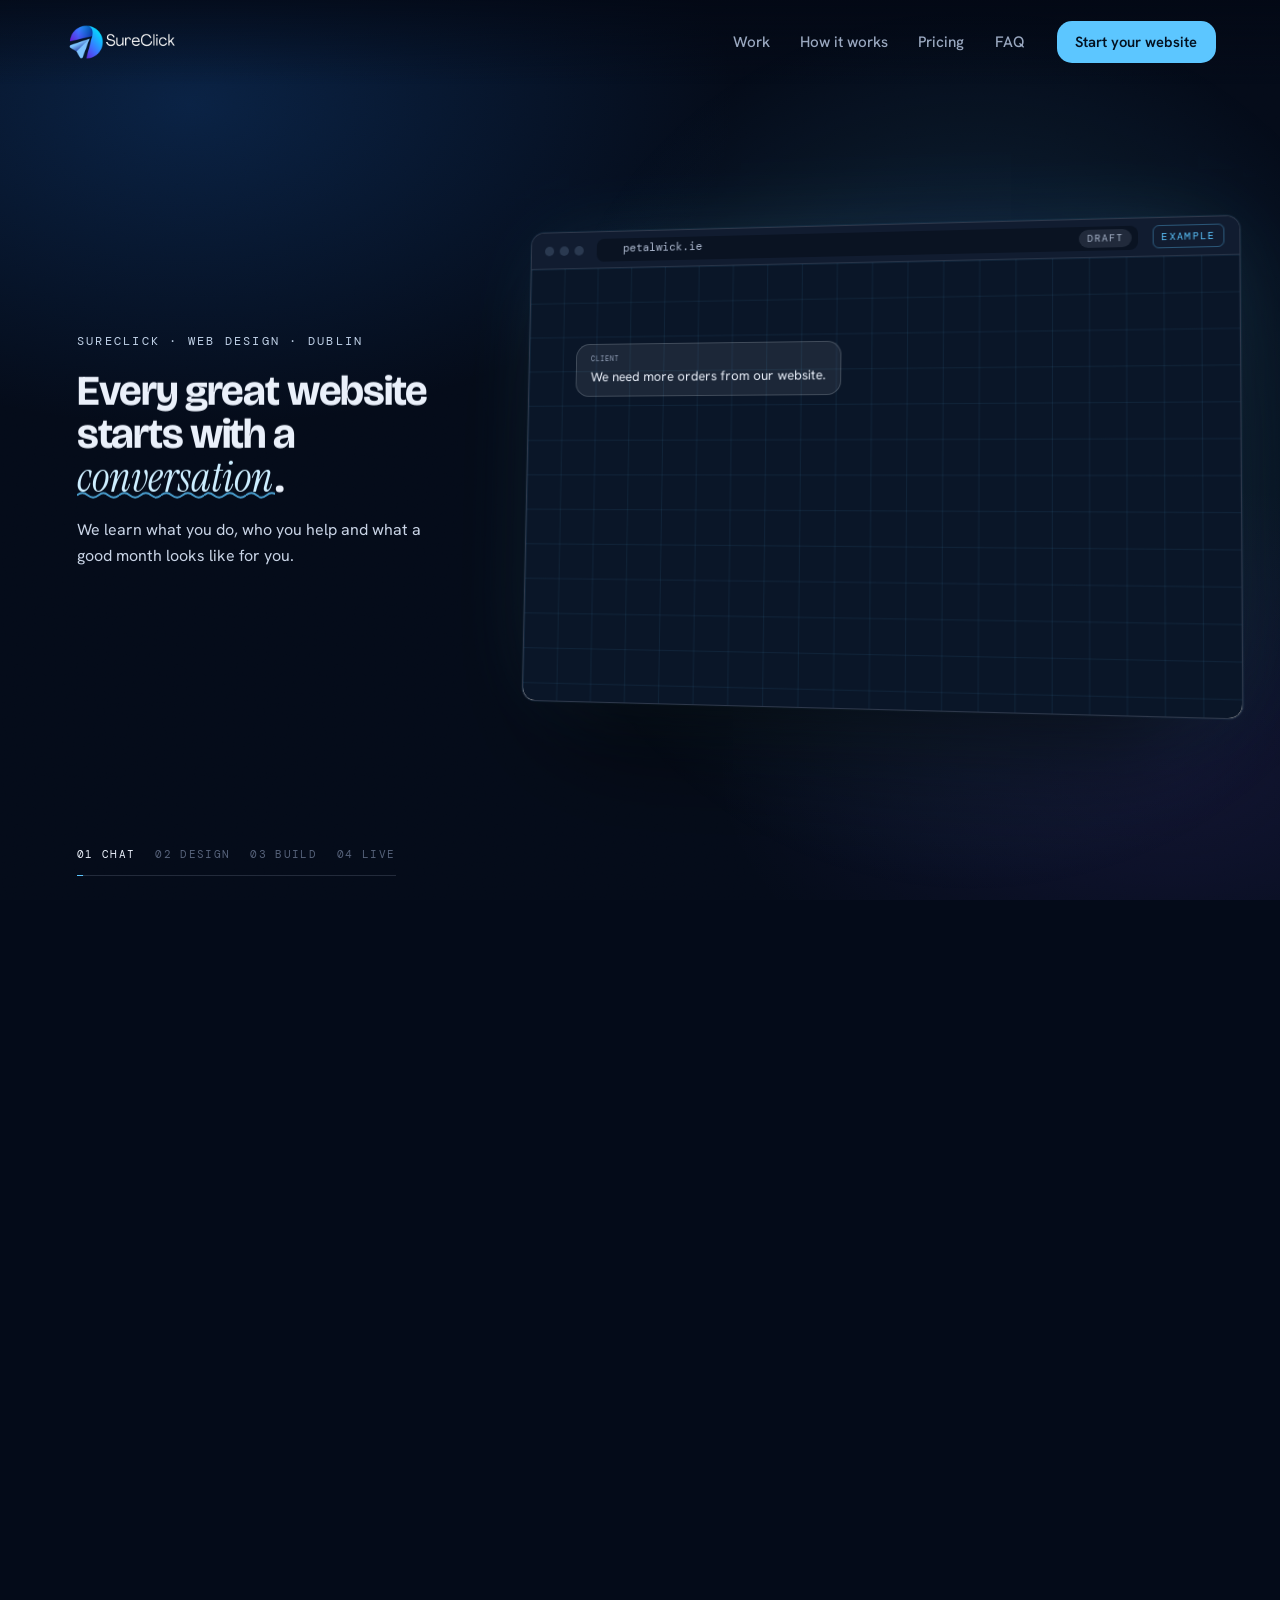
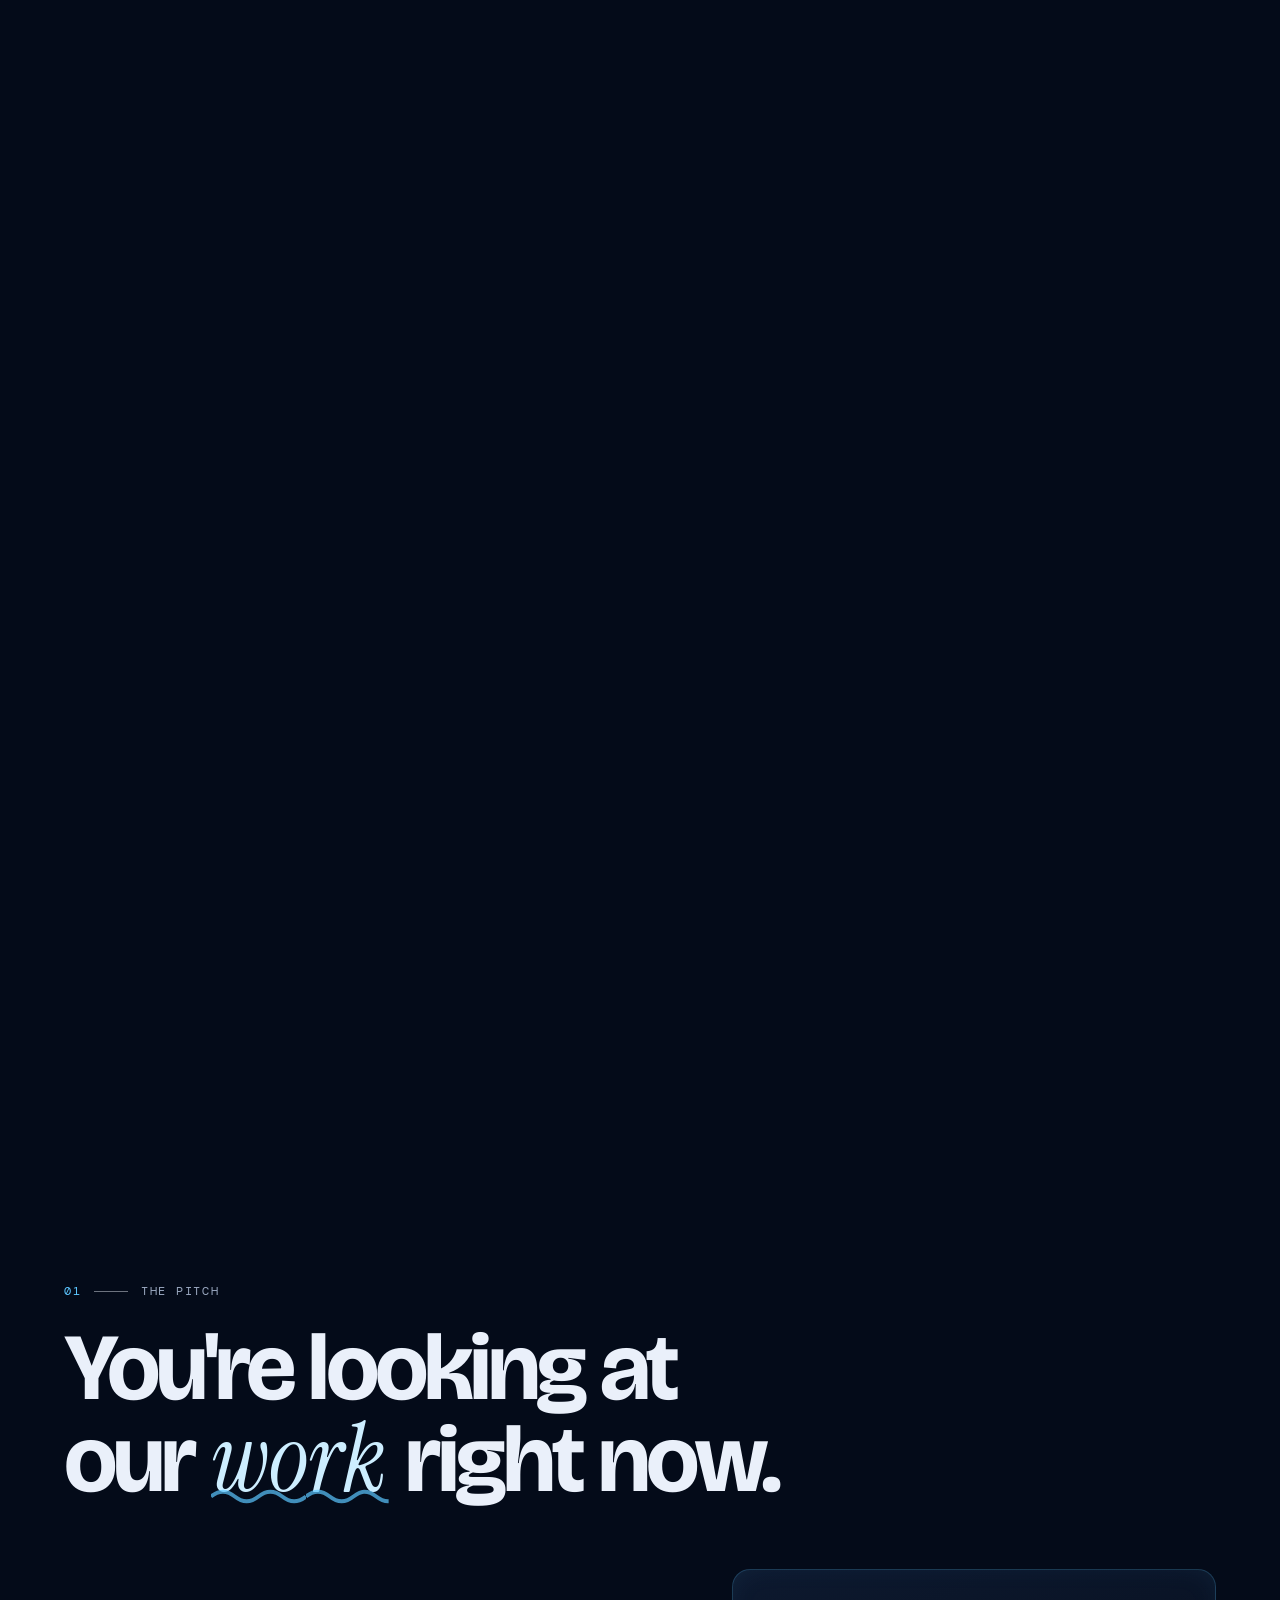
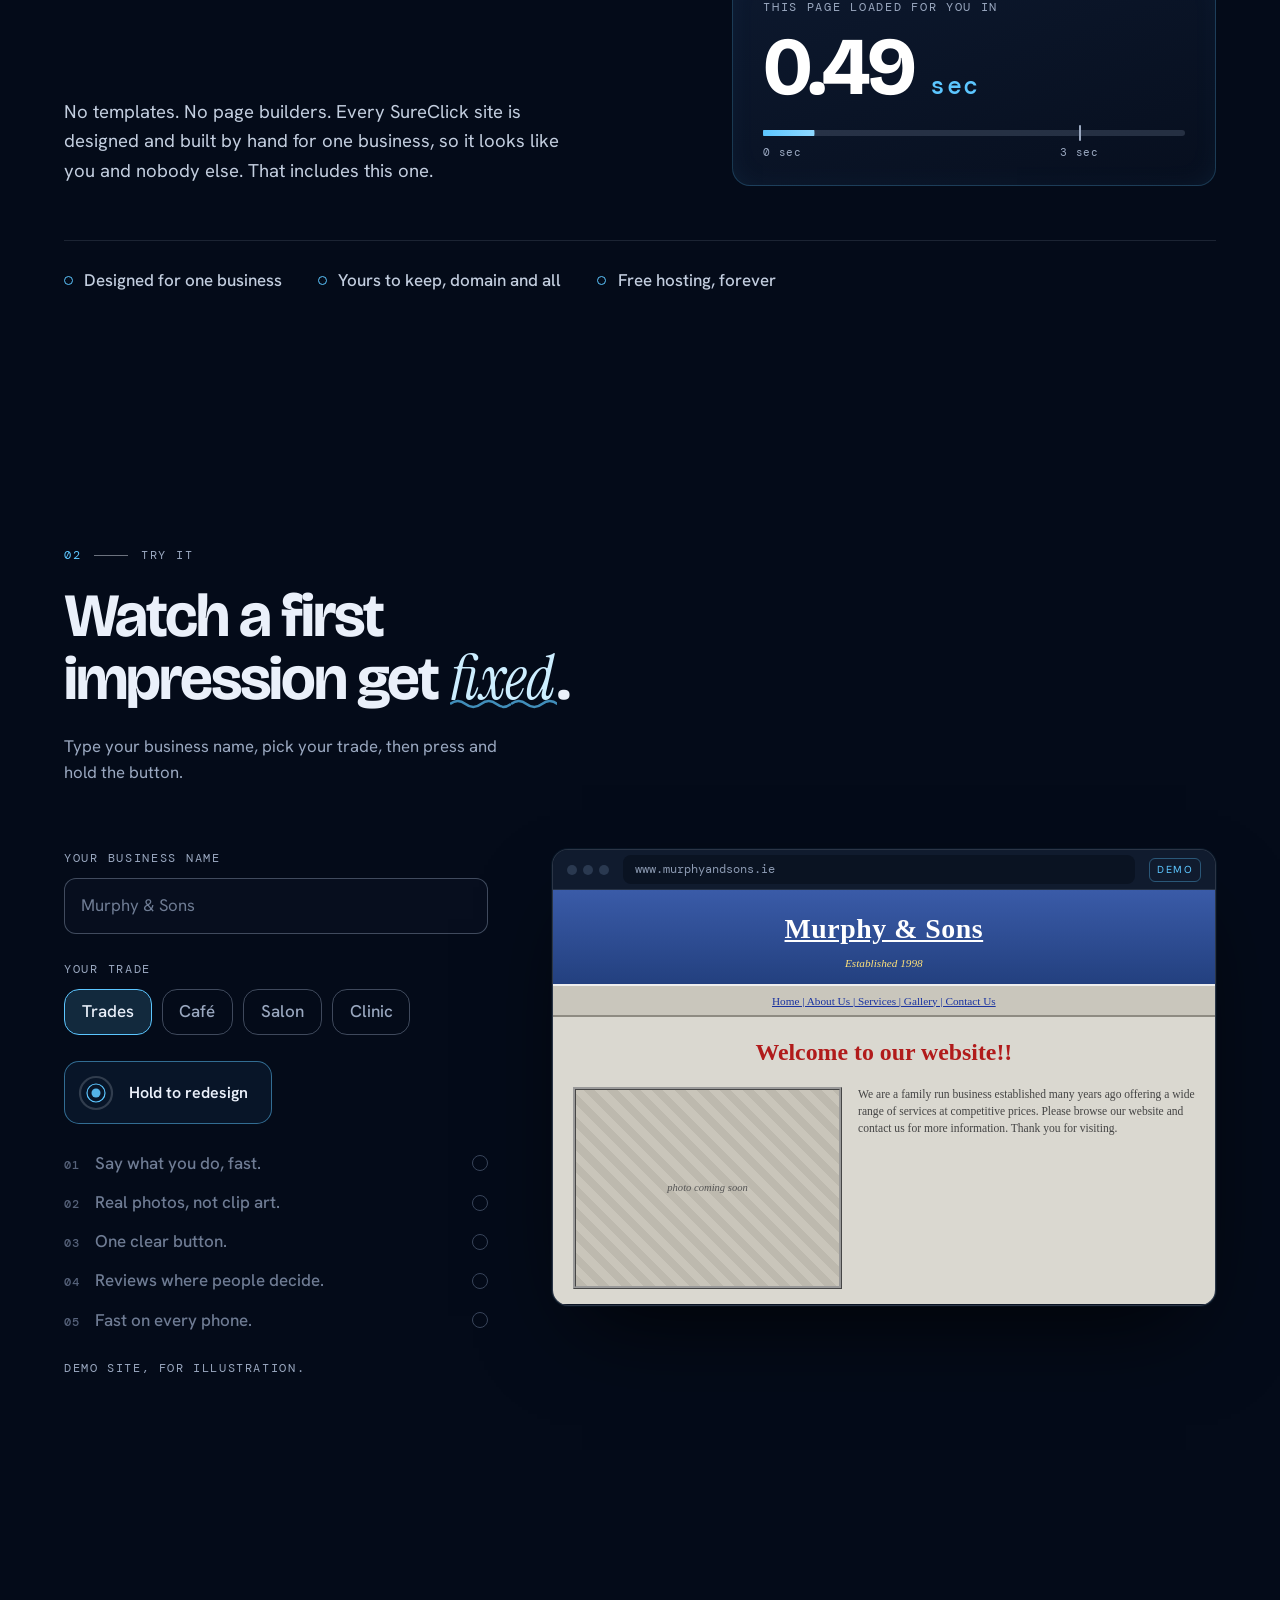
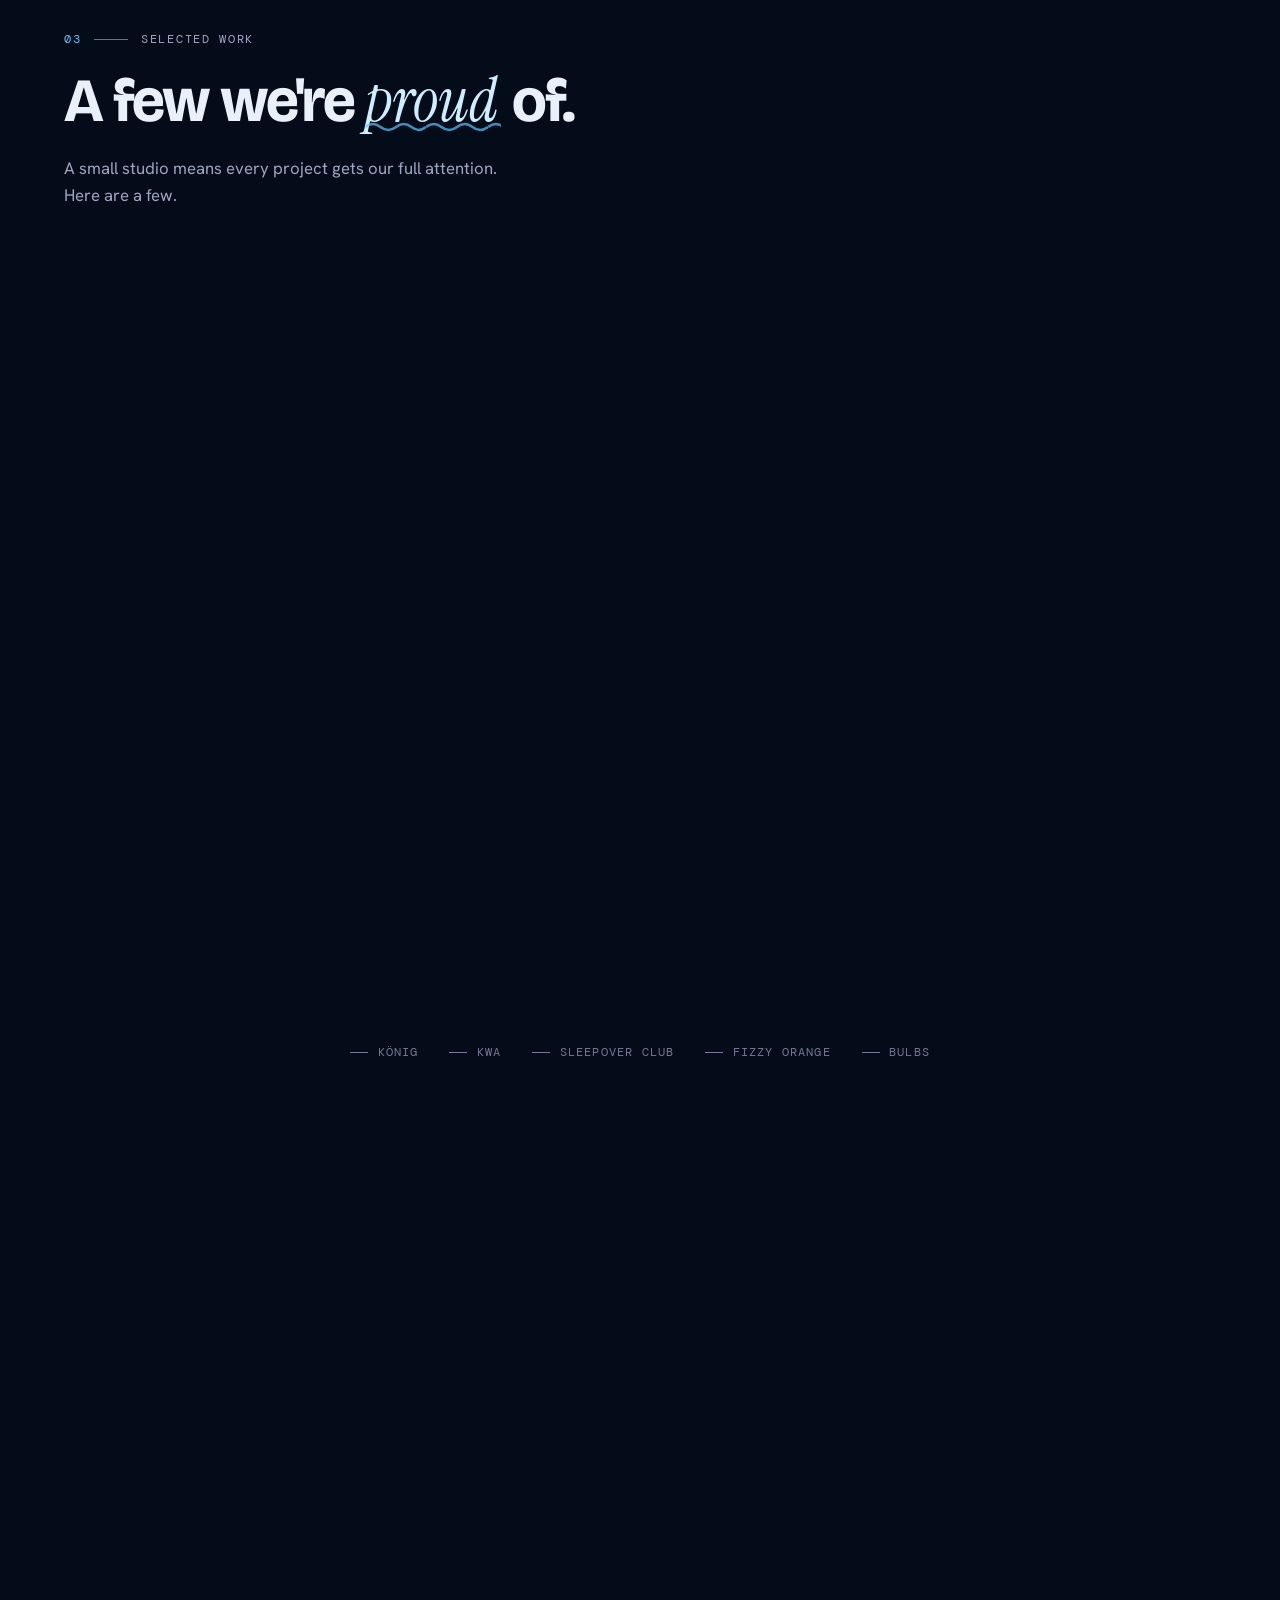
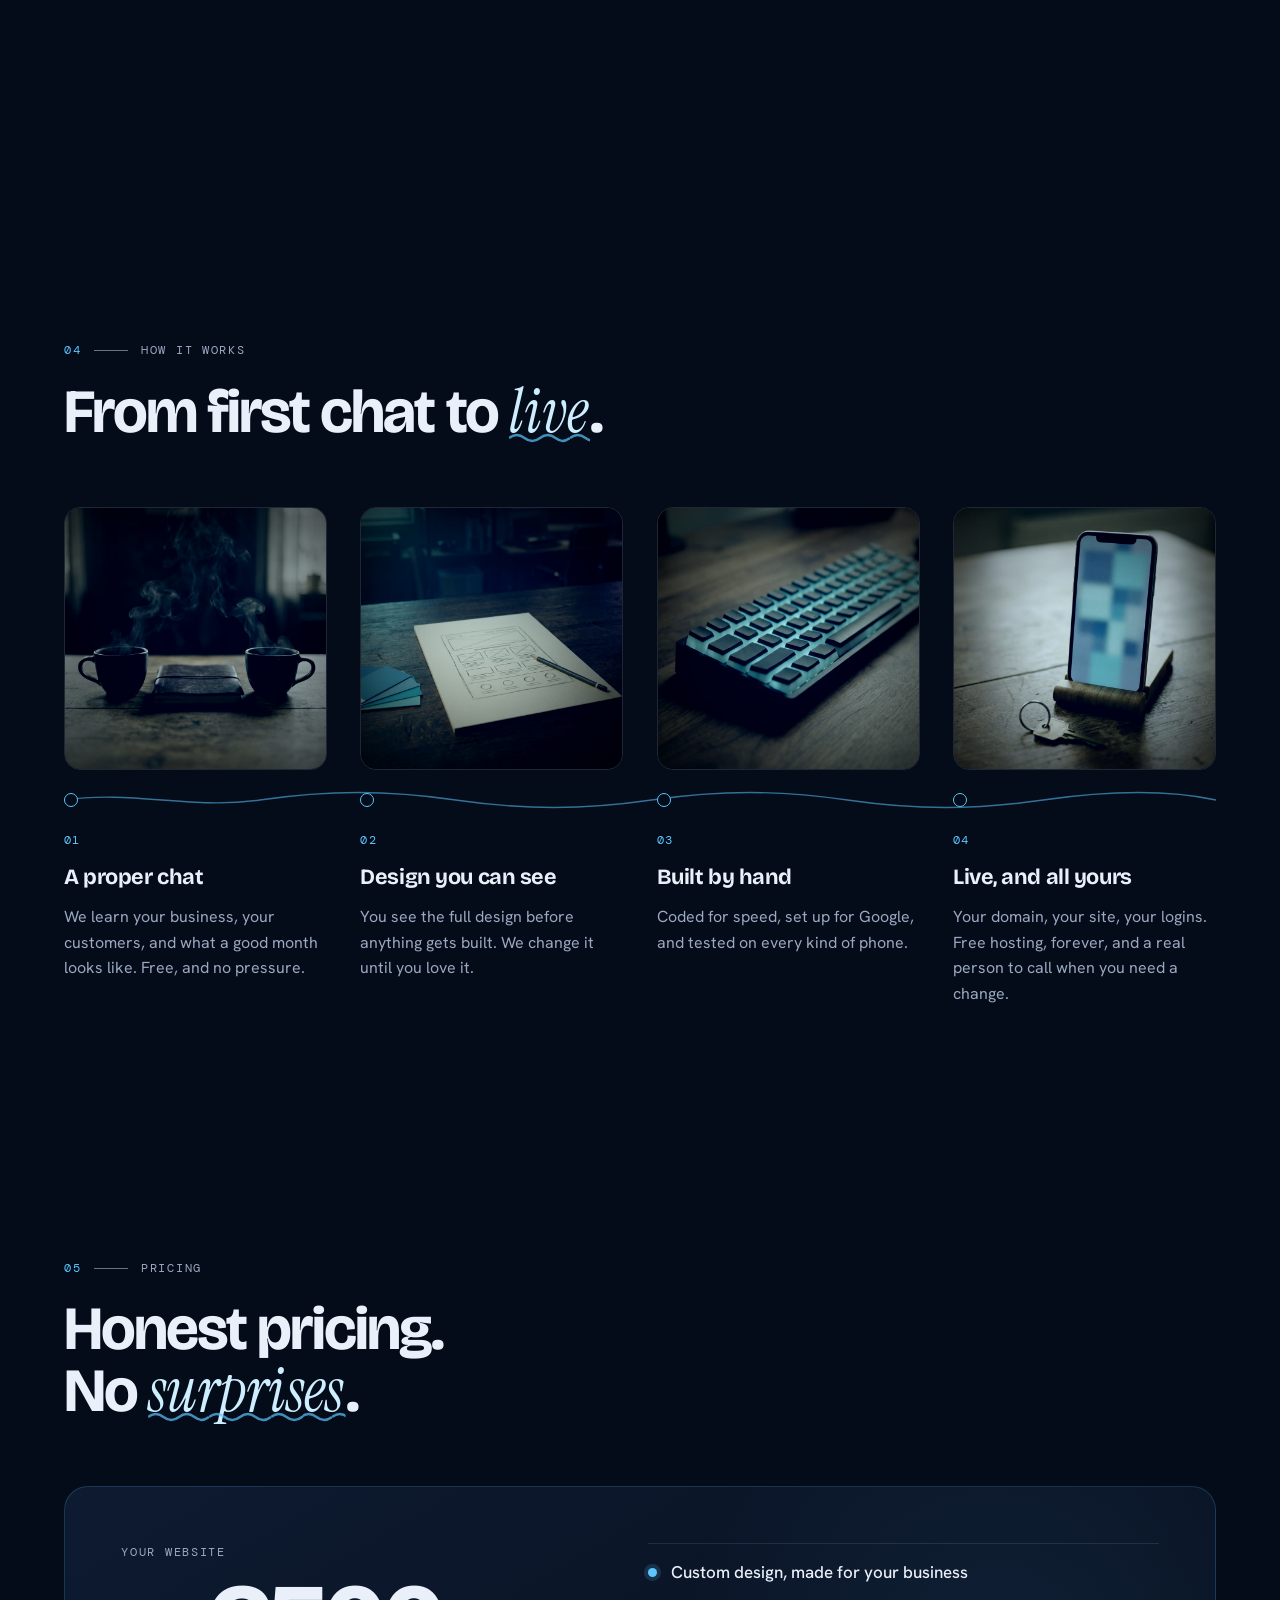
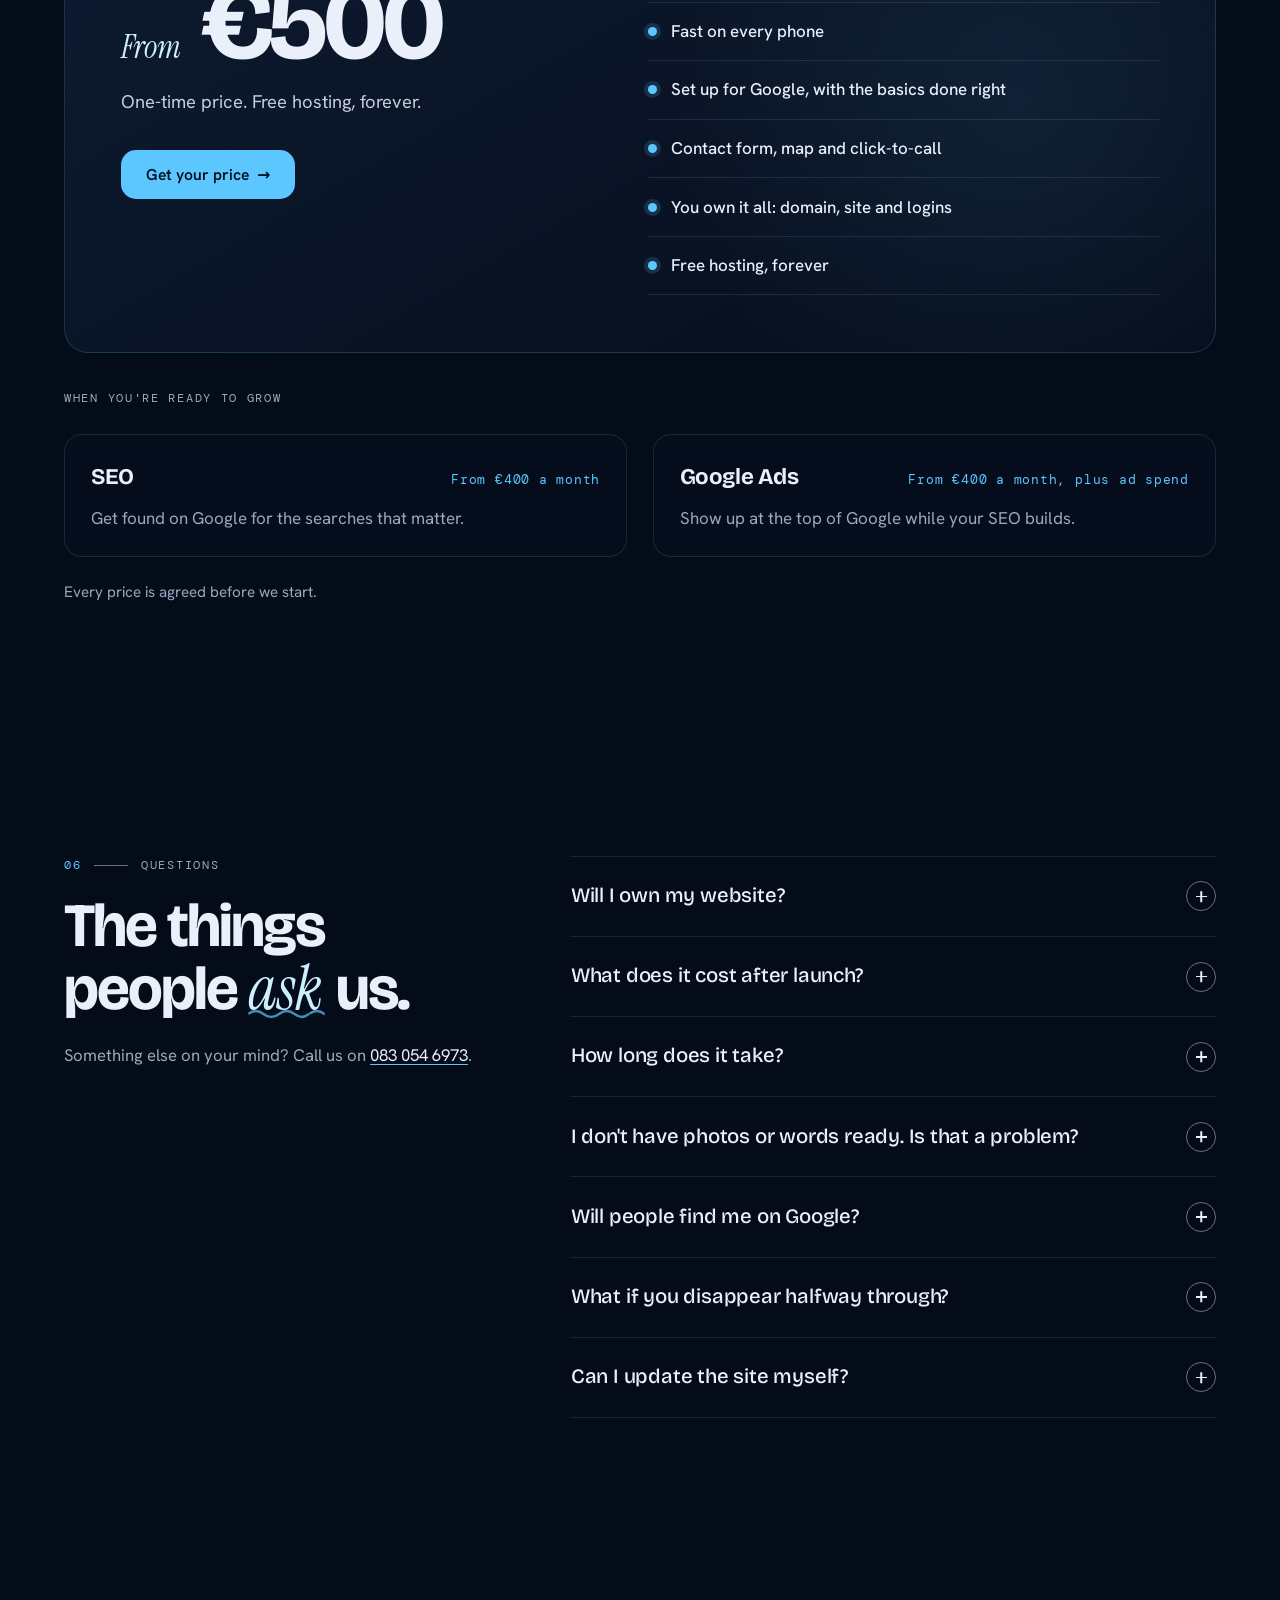
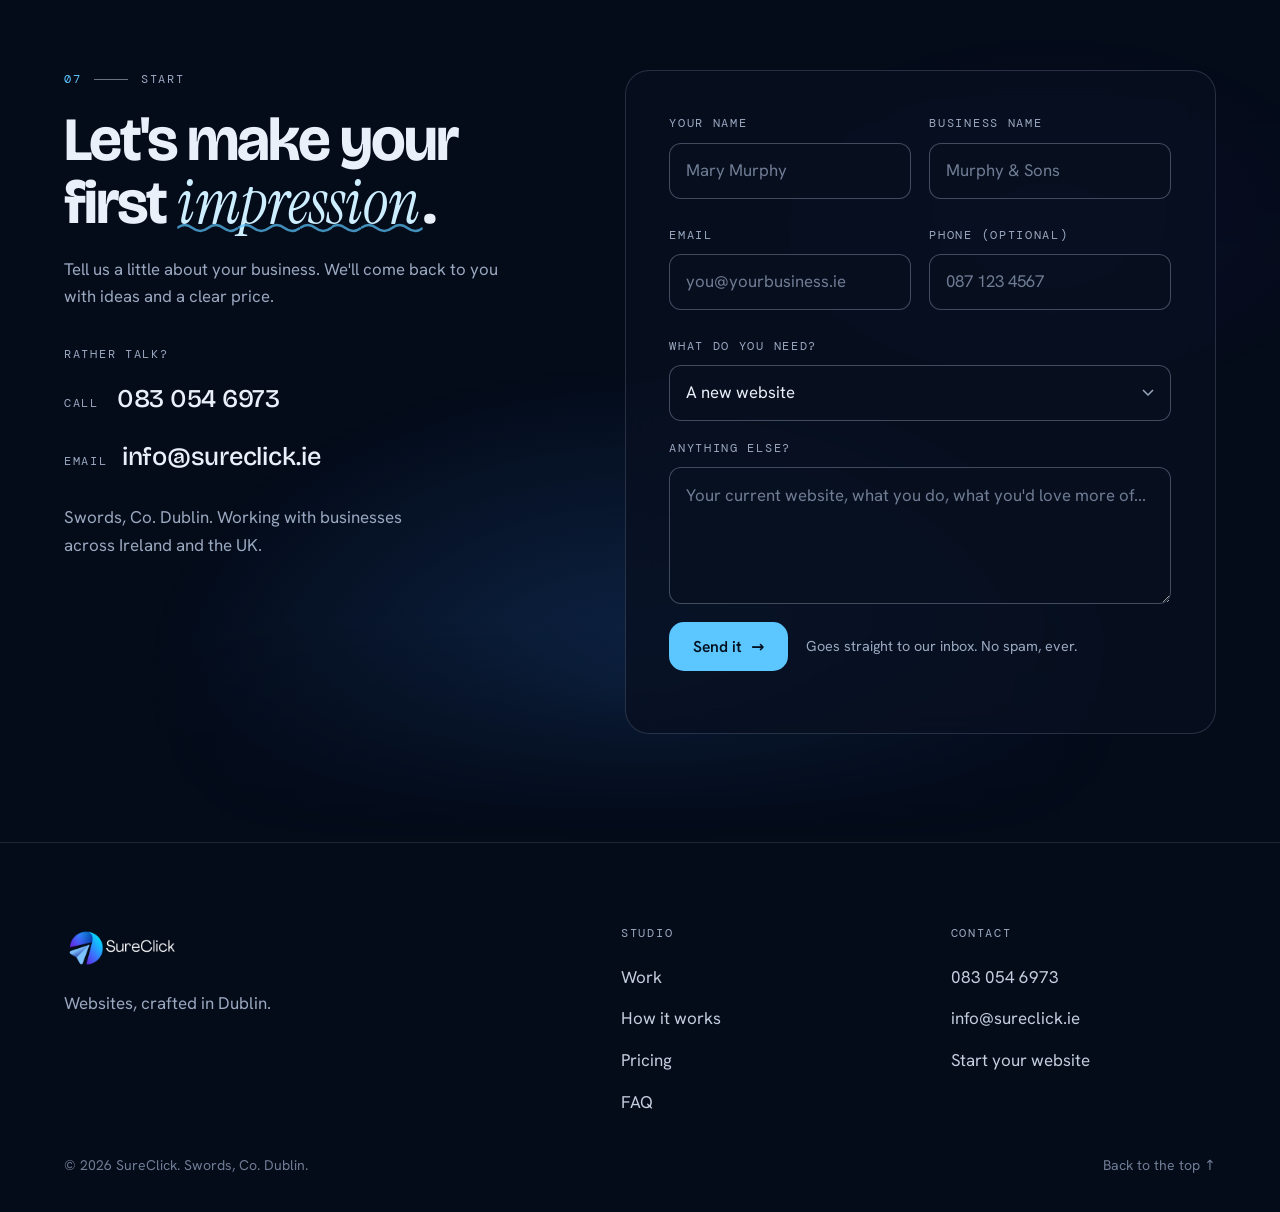
==== commit bbf7da65: "Faster first paint: self-hosted fonts, no page fade Serve the five latin font files from the site (p" ====
--- a/index.html
+++ b/index.html
@@ -22,9 +22,8 @@
 <meta property="og:image:height" content="630">
 <meta name="twitter:card" content="summary_large_image">
 
-<link rel="preconnect" href="https://fonts.googleapis.com">
-<link rel="preconnect" href="https://fonts.gstatic.com" crossorigin>
-<link rel="stylesheet" href="https://fonts.googleapis.com/css2?family=Bricolage+Grotesque:opsz,wght@12..96,500;12..96,700&family=DM+Mono:wght@400;500&family=Hanken+Grotesk:wght@400;500;600&family=Instrument+Serif:ital@1&display=swap">
+<link rel="preload" href="assets/fonts/bricolage-grotesque.woff2" as="font" type="font/woff2" crossorigin>
+<link rel="preload" href="assets/fonts/hanken-grotesk.woff2" as="font" type="font/woff2" crossorigin>
 <link rel="stylesheet" href="assets/css/site.css">
 
 <script type="application/ld+json">
--- a/assets/css/site.css
+++ b/assets/css/site.css
@@ -1,5 +1,12 @@
 /* SureClick: websites, crafted in Dublin.
    One world: the pool at night. Tokens sampled from the hero footage. */
+
+/* Fonts are served from this site (latin subset), so no third-party request blocks the first paint. */
+@font-face{font-family:"Bricolage Grotesque";font-style:normal;font-weight:500 700;font-display:swap;src:url("../fonts/bricolage-grotesque.woff2") format("woff2");unicode-range:U+0000-00FF, U+0131, U+0152-0153, U+02BB-02BC, U+02C6, U+02DA, U+02DC, U+0304, U+0308, U+0329, U+2000-206F, U+20AC, U+2122, U+2191, U+2193, U+2212, U+2215, U+FEFF, U+FFFD}
+@font-face{font-family:"Hanken Grotesk";font-style:normal;font-weight:400 600;font-display:swap;src:url("../fonts/hanken-grotesk.woff2") format("woff2");unicode-range:U+0000-00FF, U+0131, U+0152-0153, U+02BB-02BC, U+02C6, U+02DA, U+02DC, U+0304, U+0308, U+0329, U+2000-206F, U+20AC, U+2122, U+2191, U+2193, U+2212, U+2215, U+FEFF, U+FFFD}
+@font-face{font-family:"DM Mono";font-style:normal;font-weight:400;font-display:swap;src:url("../fonts/dm-mono-400.woff2") format("woff2");unicode-range:U+0000-00FF, U+0131, U+0152-0153, U+02BB-02BC, U+02C6, U+02DA, U+02DC, U+0304, U+0308, U+0329, U+2000-206F, U+20AC, U+2122, U+2191, U+2193, U+2212, U+2215, U+FEFF, U+FFFD}
+@font-face{font-family:"DM Mono";font-style:normal;font-weight:500;font-display:swap;src:url("../fonts/dm-mono-500.woff2") format("woff2");unicode-range:U+0000-00FF, U+0131, U+0152-0153, U+02BB-02BC, U+02C6, U+02DA, U+02DC, U+0304, U+0308, U+0329, U+2000-206F, U+20AC, U+2122, U+2191, U+2193, U+2212, U+2215, U+FEFF, U+FFFD}
+@font-face{font-family:"Instrument Serif";font-style:italic;font-weight:400;font-display:swap;src:url("../fonts/instrument-serif-italic.woff2") format("woff2");unicode-range:U+0000-00FF, U+0131, U+0152-0153, U+02BB-02BC, U+02C6, U+02DA, U+02DC, U+0304, U+0308, U+0329, U+2000-206F, U+20AC, U+2122, U+2191, U+2193, U+2212, U+2215, U+FEFF, U+FFFD}
 
 :root{
   --canvas:#040B19;
@@ -36,9 +43,7 @@
 *,*::before,*::after{box-sizing:border-box}
 html{overflow-x:hidden;overflow-x:clip;max-width:100vw;scroll-behavior:smooth;-webkit-text-size-adjust:100%}
 html.glide{scroll-behavior:auto}
-body{margin:0;overflow-x:hidden;overflow-x:clip;max-width:100vw;background:var(--canvas);color:var(--text-primary);font-family:var(--f-body);font-size:1.0625rem;line-height:1.6;-webkit-font-smoothing:antialiased;transition:opacity .9s var(--ease-out)}
-.js body{opacity:0}
-.js body.is-ready{opacity:1}
+body{margin:0;overflow-x:hidden;overflow-x:clip;max-width:100vw;background:var(--canvas);color:var(--text-primary);font-family:var(--f-body);font-size:1.0625rem;line-height:1.6;-webkit-font-smoothing:antialiased}
 section,nav,footer,header,main{max-width:100vw;overflow-x:hidden;overflow-x:clip}
 img{max-width:100%;display:block}
 a{color:inherit}
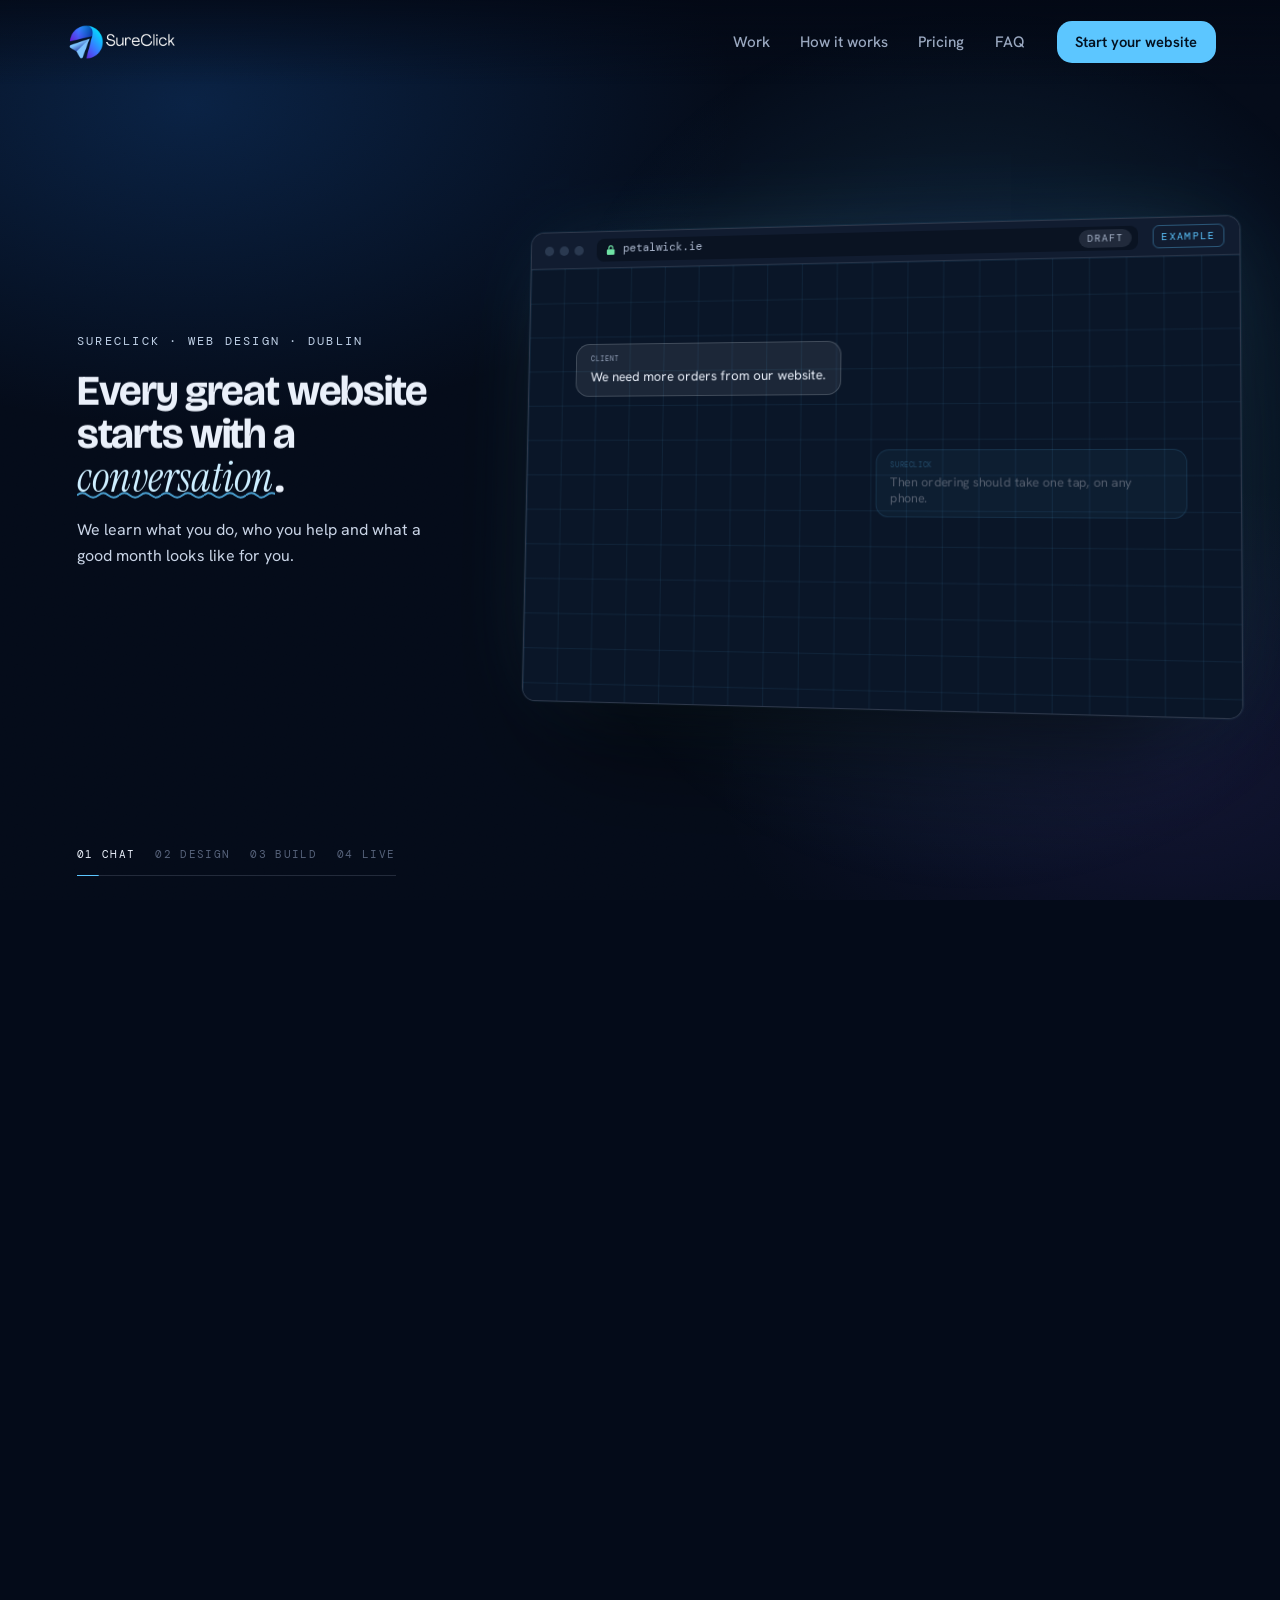
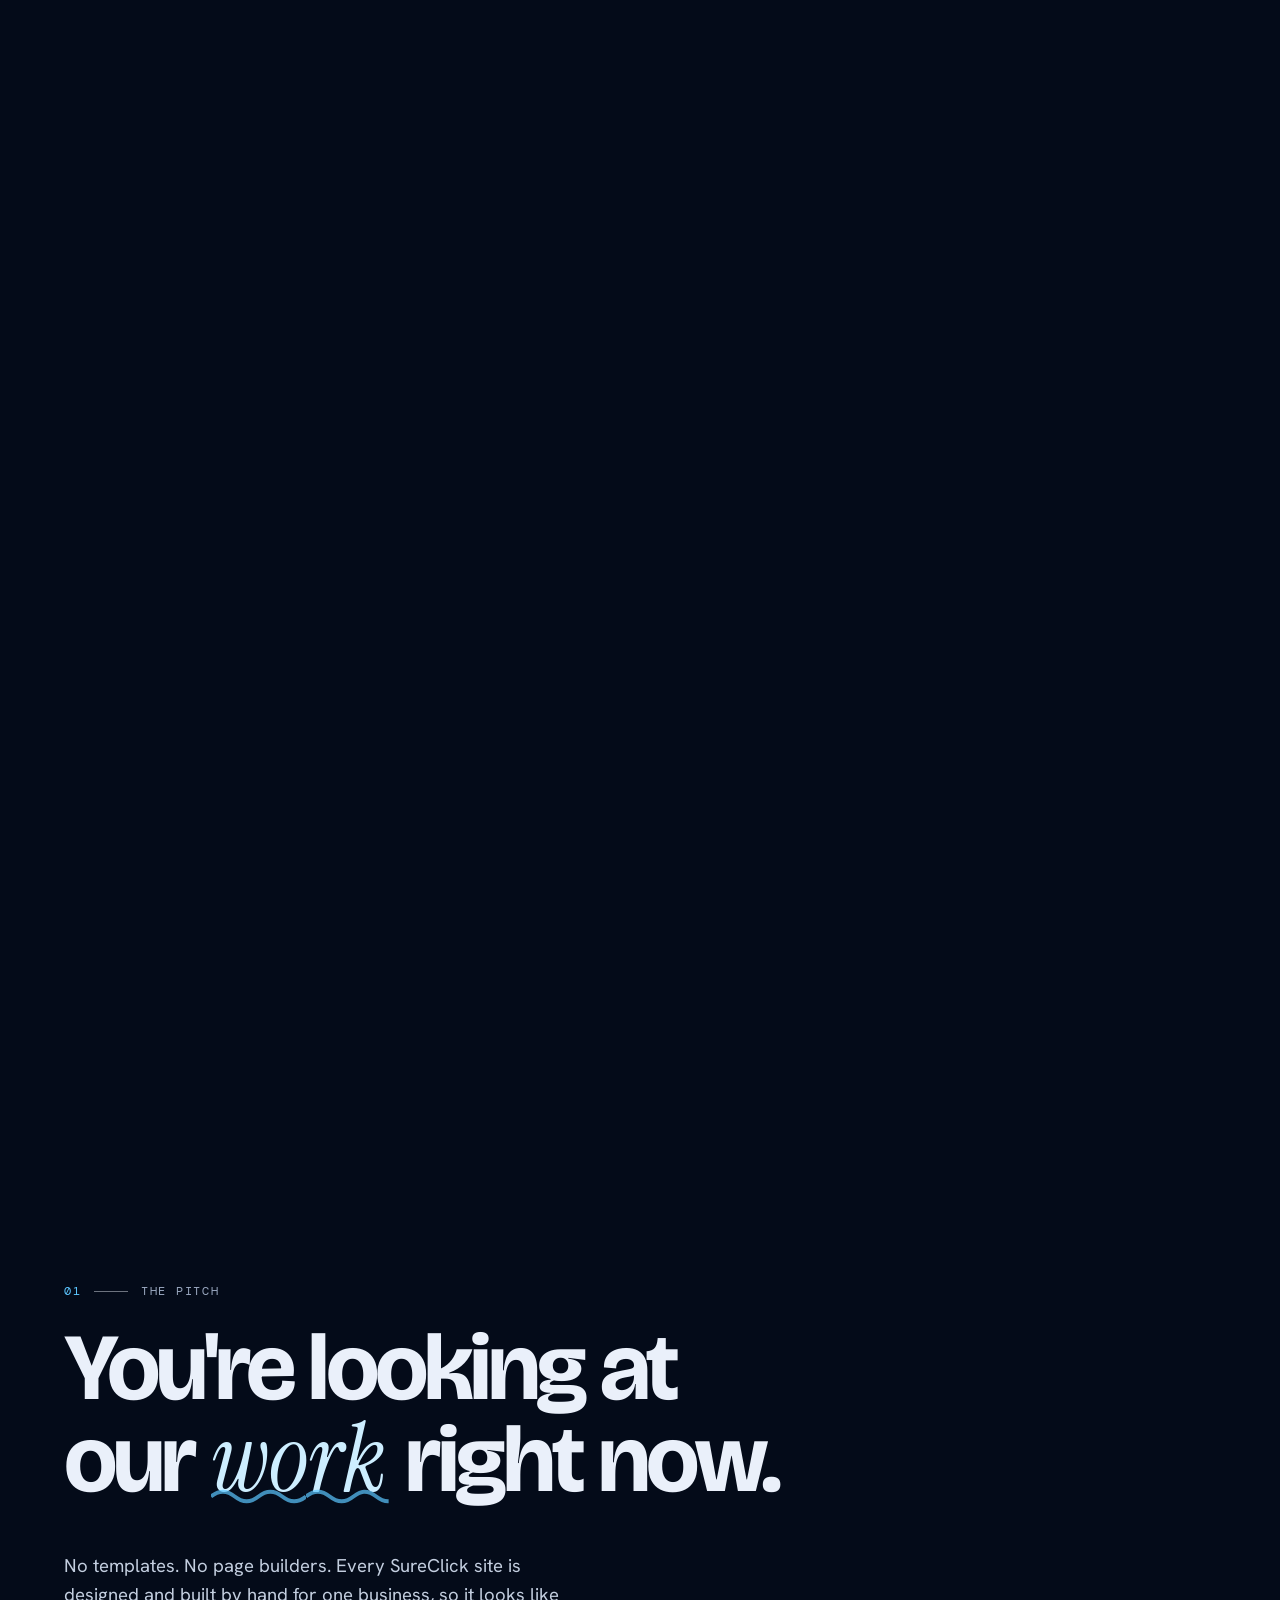
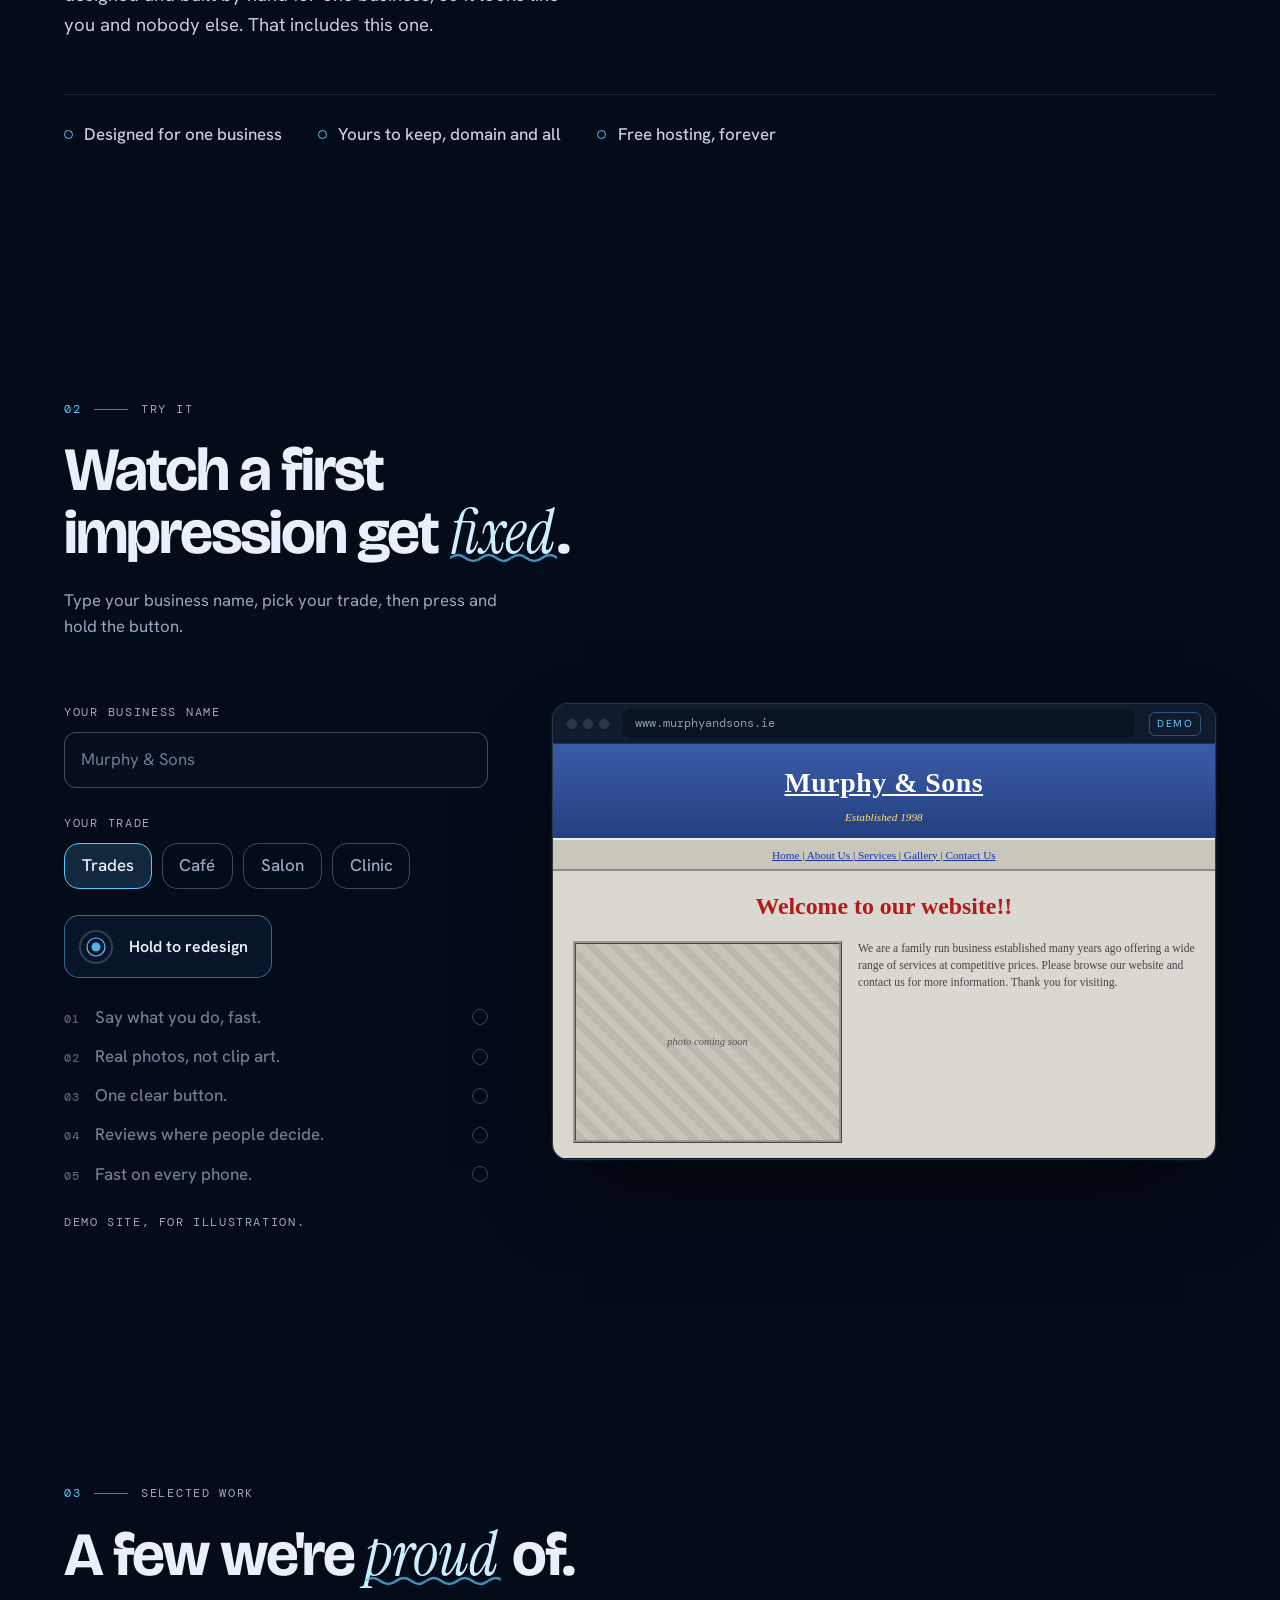
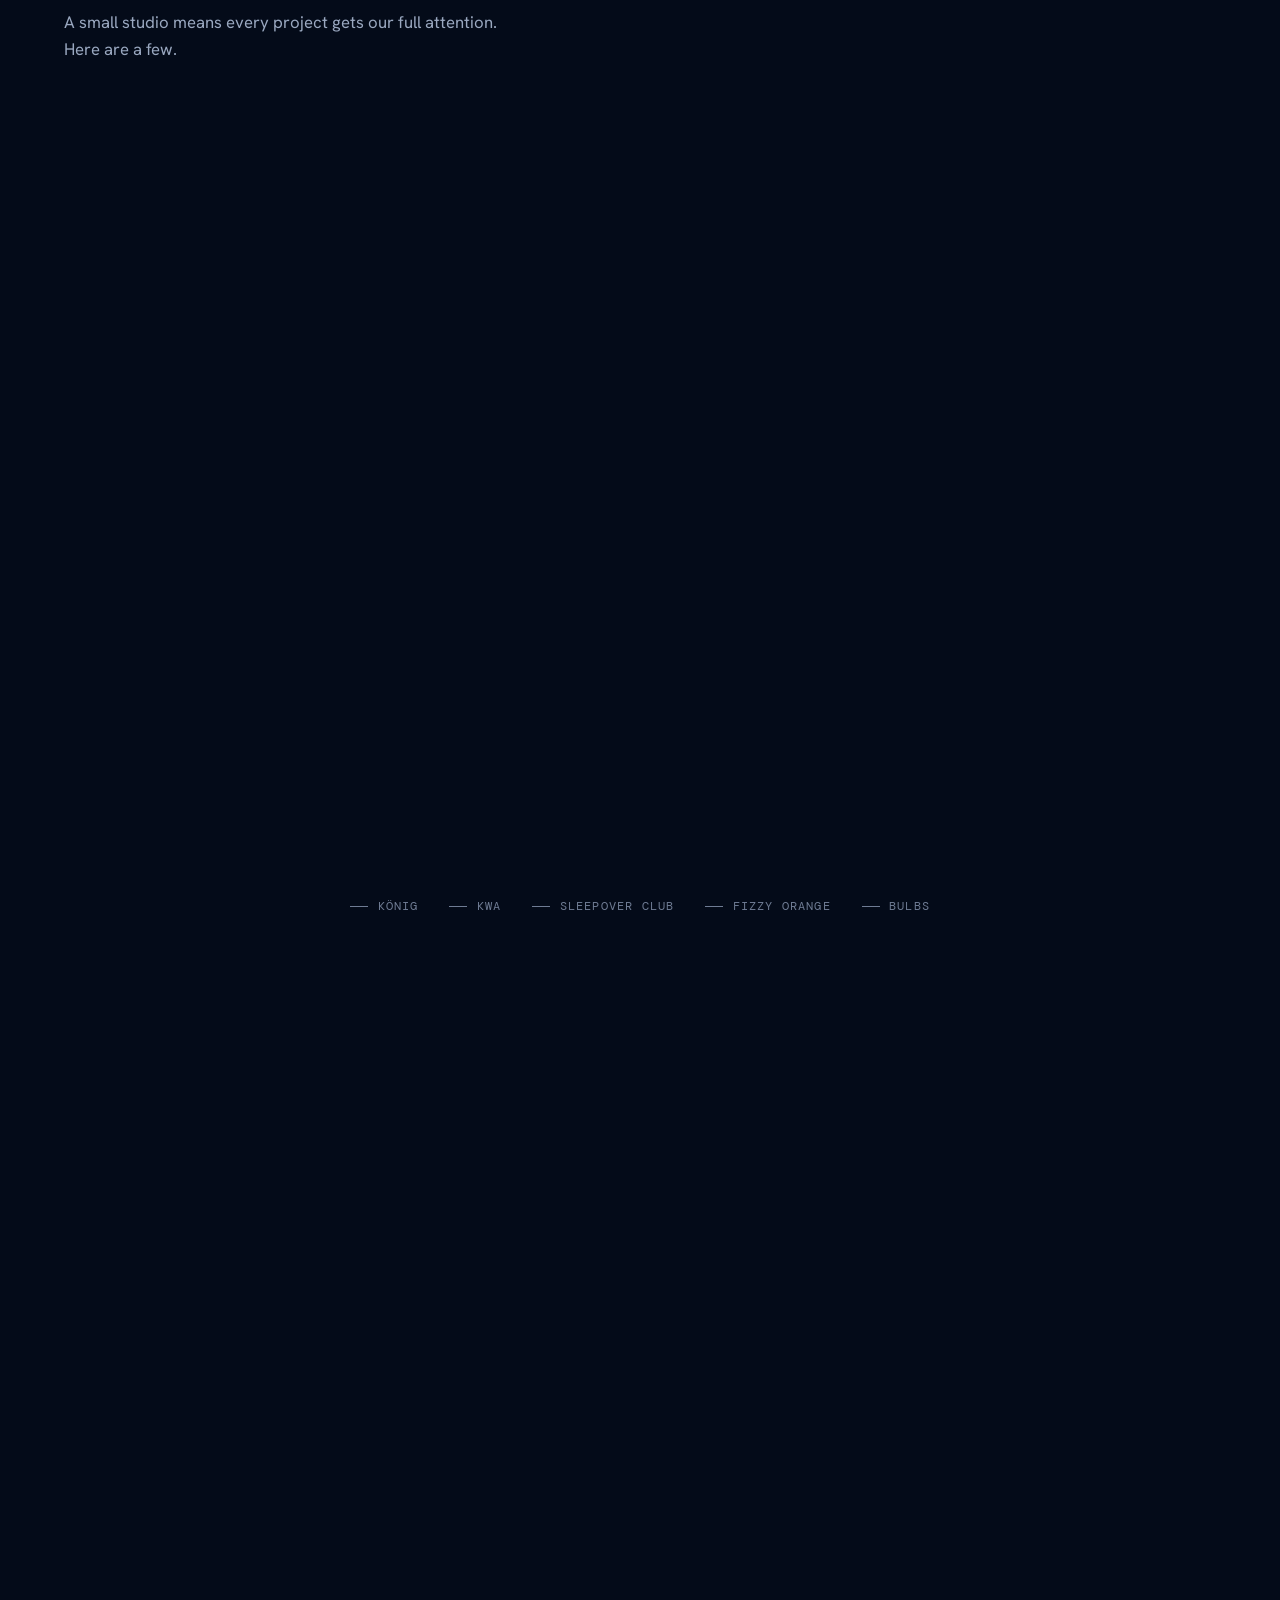
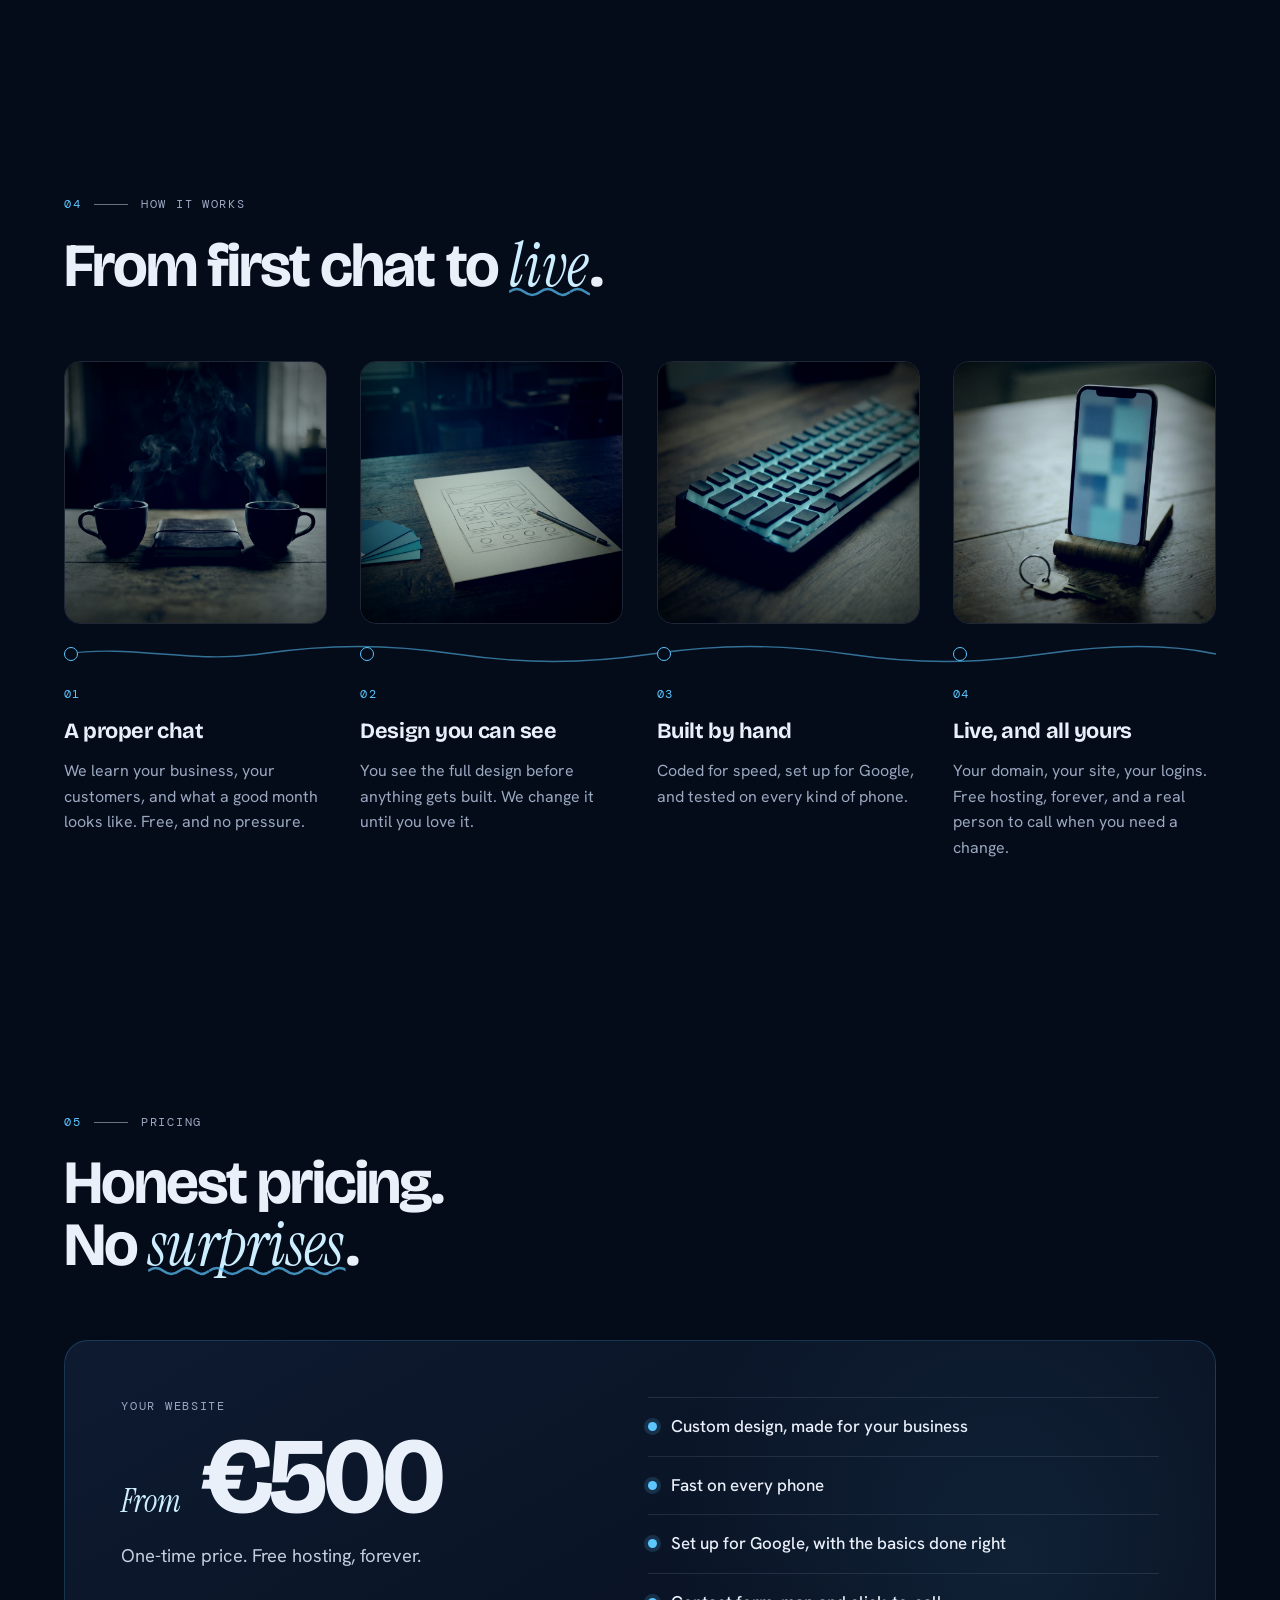
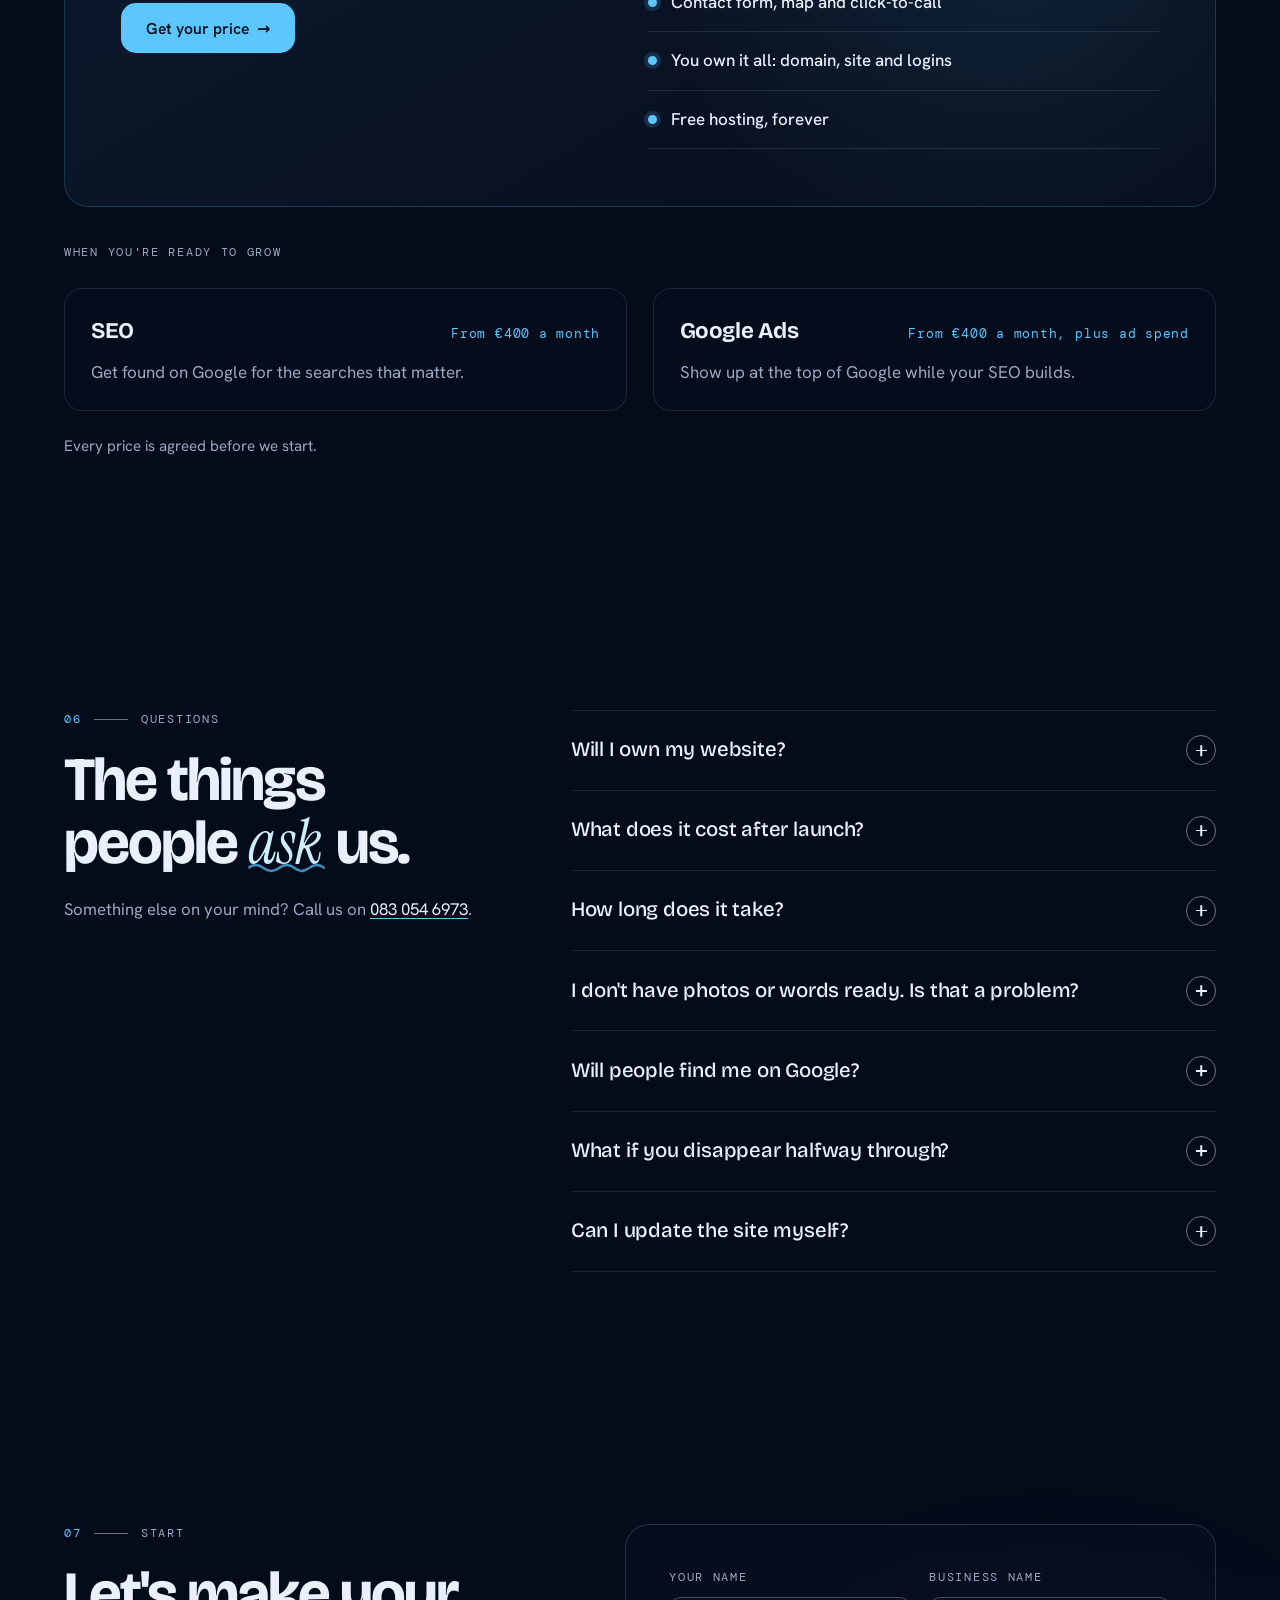
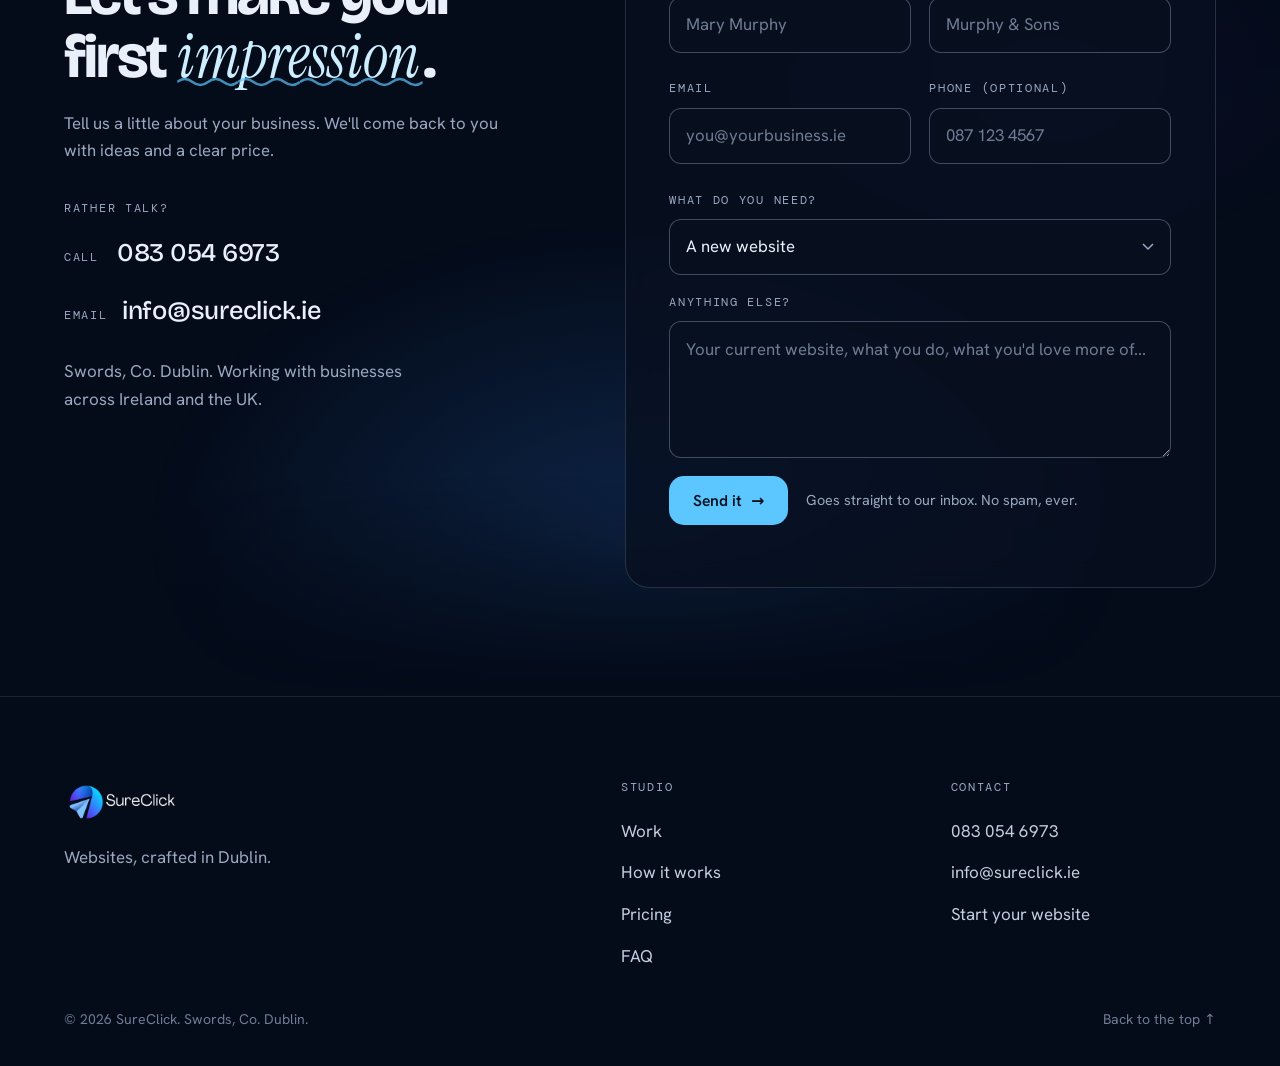
==== commit 7cb03396: "Phones: browser sits right under the caption; remove speed card - On stacked screens the hero browse" ====
--- a/index.html
+++ b/index.html
@@ -202,16 +202,8 @@
     <div class="wrap rv">
       <p class="kicker label rc"><span class="num">01</span><span class="tick"></span>The pitch</p>
       <h2 class="giant rc" id="pitch-h" style="--i:1">You're looking at our <em>work</em> right now.</h2>
-      <div class="pitch-grid">
-        <p class="lede rc" style="--i:2">No templates. No page builders. Every SureClick site is designed and built by hand for one business, so it looks like you and nobody else. That includes this one.</p>
-        <div class="receipt rc" style="--i:3">
-          <p class="label">This page loaded for you in</p>
-          <p class="receipt-num"><span class="receipt-val">0.00</span><span class="unit">sec</span></p>
-          <div class="bench" aria-hidden="true"><div class="bench-track"><span class="bench-fill"></span><span class="bench-mark"></span></div><div class="bench-scale"><span>0 sec</span><span>3 sec</span></div></div>
-          <p class="note">Measured in your browser, just now. Google found 53% of mobile visitors leave a page that takes more than 3 seconds to load.</p>
-        </div>
-      </div>
-      <ul class="facts rc" style="--i:4">
+      <p class="lede rc" style="--i:2">No templates. No page builders. Every SureClick site is designed and built by hand for one business, so it looks like you and nobody else. That includes this one.</p>
+      <ul class="facts rc" style="--i:3">
         <li>Designed for one business</li>
         <li>Yours to keep, domain and all</li>
         <li>Free hosting, forever</li>
--- a/assets/css/site.css
+++ b/assets/css/site.css
@@ -120,7 +120,7 @@
 .hero{position:relative;overflow:visible}
 .hero.scrub{height:480vh}
 .stage{position:relative;min-height:100vh;min-height:100svh;overflow:hidden;isolation:isolate}
-.hero.scrub .stage{position:sticky;top:0;height:100vh;min-height:0}
+.hero.scrub .stage{position:sticky;top:0;height:100vh;height:100svh;min-height:0}
 .stage-glow{position:absolute;right:-12vw;top:50%;width:72vw;aspect-ratio:1;transform:translateY(-50%);border-radius:50%;pointer-events:none;background:radial-gradient(circle,rgba(40,110,200,.24),rgba(92,198,255,.06) 45%,transparent 68%)}
 
 .band{position:absolute;z-index:2;left:clamp(24px,6vw,120px);top:50%;width:min(34vw,520px);transform:translateY(-50%);opacity:0;visibility:hidden}
@@ -276,26 +276,9 @@
 
 /* ---------- 01 The pitch ---------- */
 .pitch{padding-top:clamp(120px,18vh,200px)}
+.pitch .lede{margin-top:clamp(32px,5vh,56px);font-size:clamp(1.1rem,1.45vw,1.35rem);color:#C3CEDF;max-width:52ch}
 .giant{font-family:var(--f-display);font-weight:700;font-size:clamp(2.8rem,7.4vw,7.8rem);line-height:.95;letter-spacing:-.04em;max-width:13ch;margin-top:1.4rem;font-variation-settings:"opsz" 96}
-.pitch-grid{display:grid;grid-template-columns:minmax(0,1.1fr) minmax(0,.9fr);gap:clamp(32px,6vw,96px);align-items:end;margin-top:clamp(40px,7vh,80px)}
-.pitch-grid .lede{margin-top:0;font-size:clamp(1.1rem,1.45vw,1.35rem);color:#C3CEDF}
-.receipt{position:relative;padding:28px 30px 26px;border-radius:var(--radius);background:linear-gradient(160deg,rgba(15,28,51,.85),rgba(8,16,32,.85));border:1px solid rgba(92,198,255,.22);overflow:hidden;isolation:isolate}
-.receipt::before{content:"";position:absolute;inset:-1px;z-index:-1;border-radius:inherit;box-shadow:0 0 60px -10px rgba(92,198,255,.5),inset 0 0 40px -20px rgba(92,198,255,.5);opacity:.35}
-.live .receipt::before{animation:glow 6s var(--ease-io) -2s infinite alternate}
 @keyframes glow{from{opacity:.25}to{opacity:.8}}
-.receipt-num{font-family:var(--f-display);font-weight:700;font-size:clamp(3.6rem,6.4vw,6rem);line-height:1;letter-spacing:-.04em;margin-top:.6rem;display:flex;align-items:baseline;gap:.2em;color:#fff}
-.receipt-num .unit{font-family:var(--f-mono);font-size:.3em;letter-spacing:.05em;color:var(--accent);font-weight:500}
-.bench{margin-top:1.3rem}
-.bench-track{position:relative;height:6px;border-radius:99px;background:rgba(154,168,192,.2)}
-.bench-fill{position:absolute;inset:0;border-radius:inherit;background:linear-gradient(90deg,var(--accent),var(--accent-hover));transform:scaleX(var(--b,0));transform-origin:left;transition:transform 1.3s var(--ease-out)}
-.bench-mark{position:absolute;left:75%;top:-5px;bottom:-5px;width:2px;margin-left:-1px;border-radius:2px;background:var(--text-secondary)}
-.bench-scale{position:relative;height:1.3em;margin-top:.55rem;font-family:var(--f-mono);font-size:.7rem;letter-spacing:.06em;color:var(--text-secondary)}
-.bench-scale span{position:absolute;top:0;white-space:nowrap}
-.bench-scale span:first-child{left:0}
-.bench-scale span:last-child{left:75%;transform:translateX(-50%)}
-.receipt.no-data .bench{display:none}
-.receipt .note{margin-top:.9rem;color:var(--text-secondary);font-size:.95rem;max-width:34ch}
-.receipt.no-data .receipt-num{display:none}
 .facts{display:flex;flex-wrap:wrap;gap:12px 36px;margin-top:clamp(40px,6vh,64px);padding-top:26px;border-top:1px solid var(--line)}
 .facts li{display:flex;align-items:baseline;gap:.7rem;color:#C3CEDF;font-weight:500}
 .facts li::before{content:"";flex:none;width:9px;height:9px;border-radius:50%;border:1.5px solid var(--accent);transform:translateY(-1px)}
@@ -539,7 +522,7 @@
   .how-line{display:none}
 }
 @media (max-width:980px){
-  .pitch-grid,.try-grid,.faq-grid,.contact-grid,.price-card{grid-template-columns:minmax(0,1fr)}
+  .try-grid,.faq-grid,.contact-grid,.price-card{grid-template-columns:minmax(0,1fr)}
   .try-controls,.faq-side{position:static}
   .foot-grid{grid-template-columns:minmax(0,1fr) minmax(0,1fr)}
   .foot-grid>div:first-child{grid-column:1/-1}
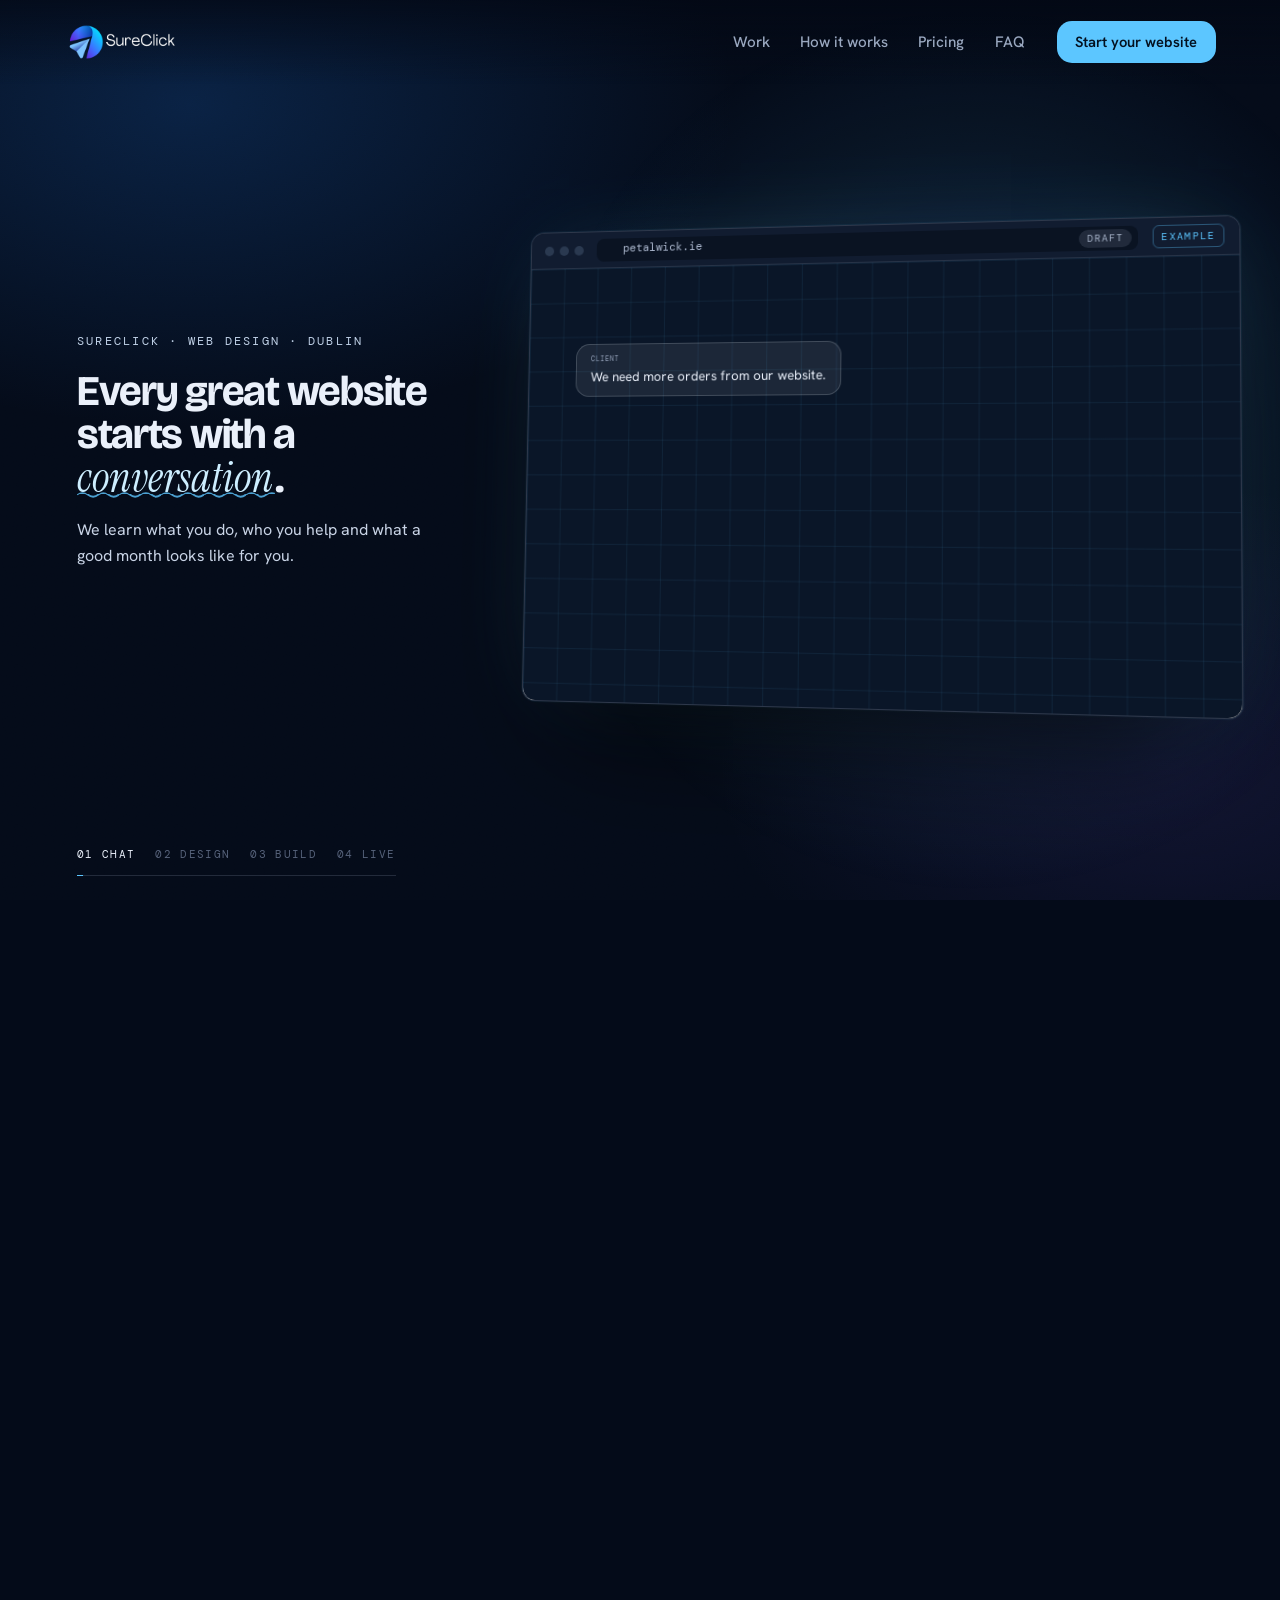
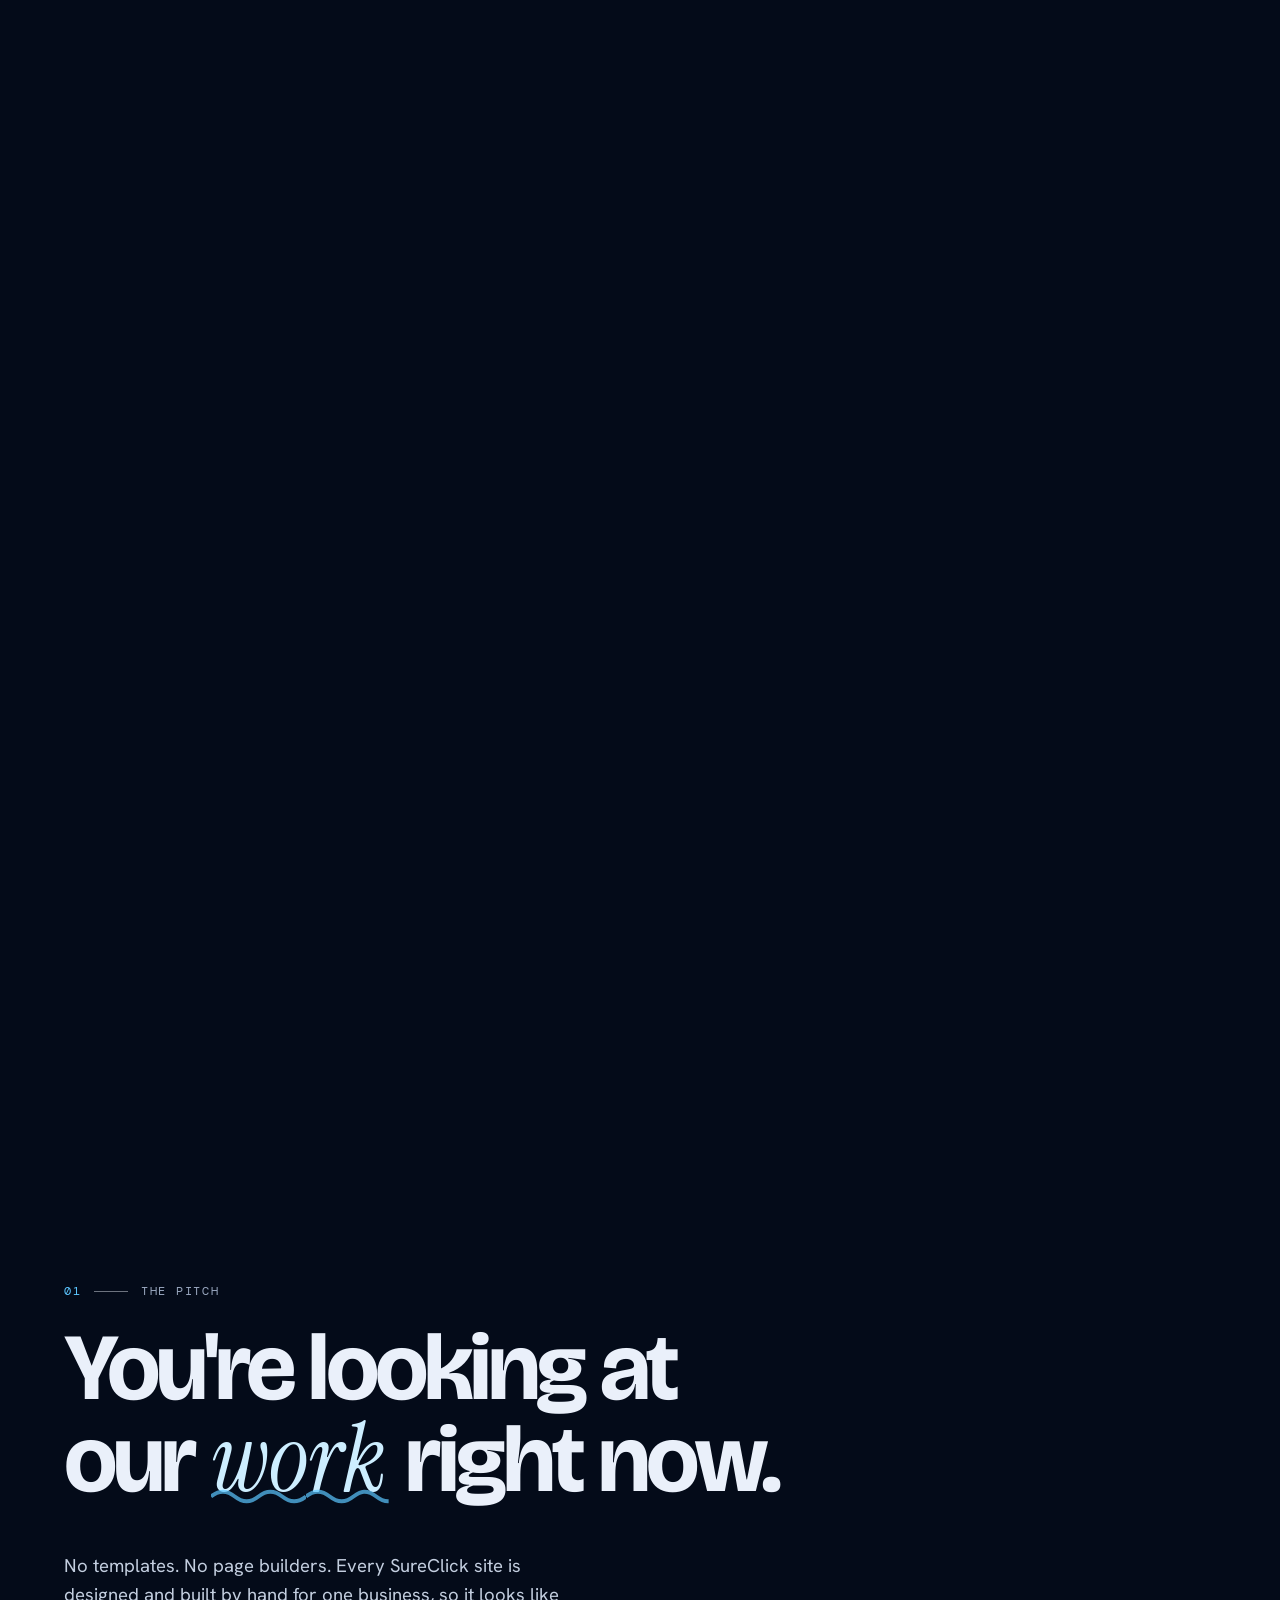
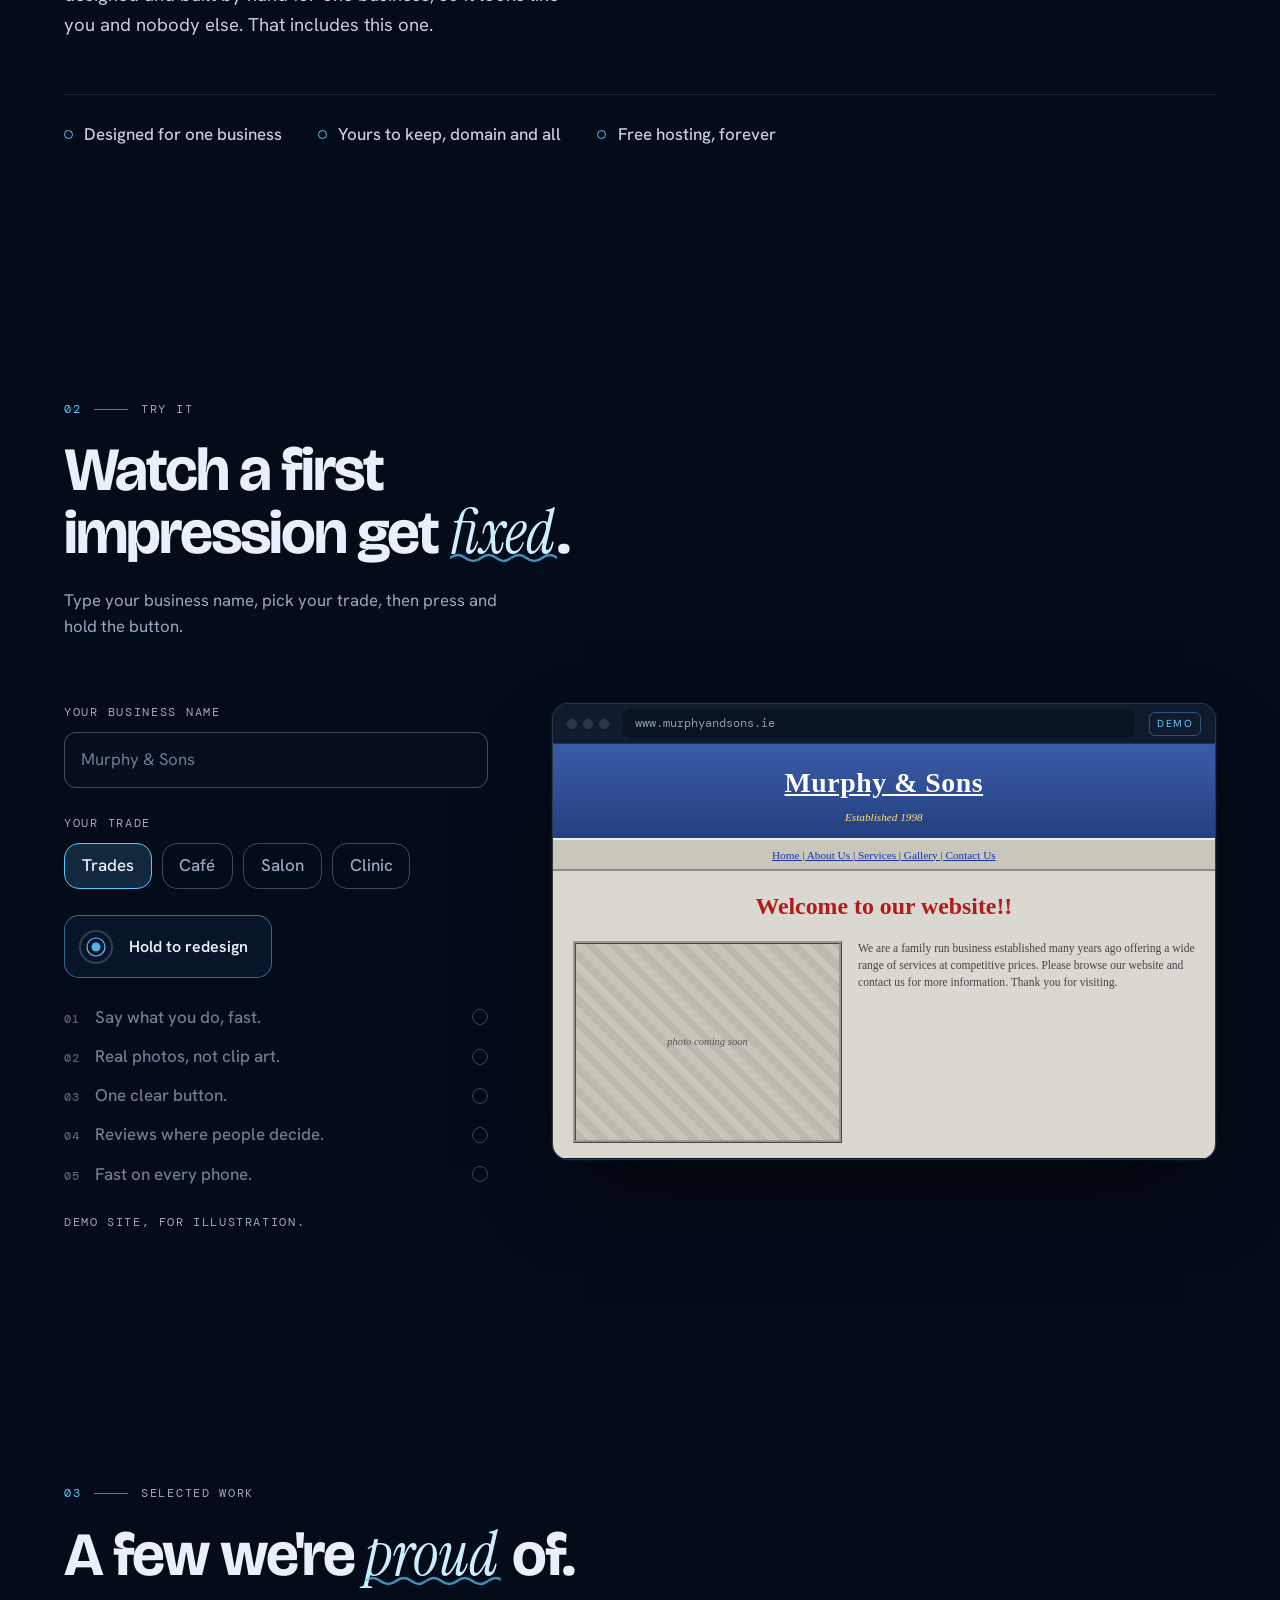
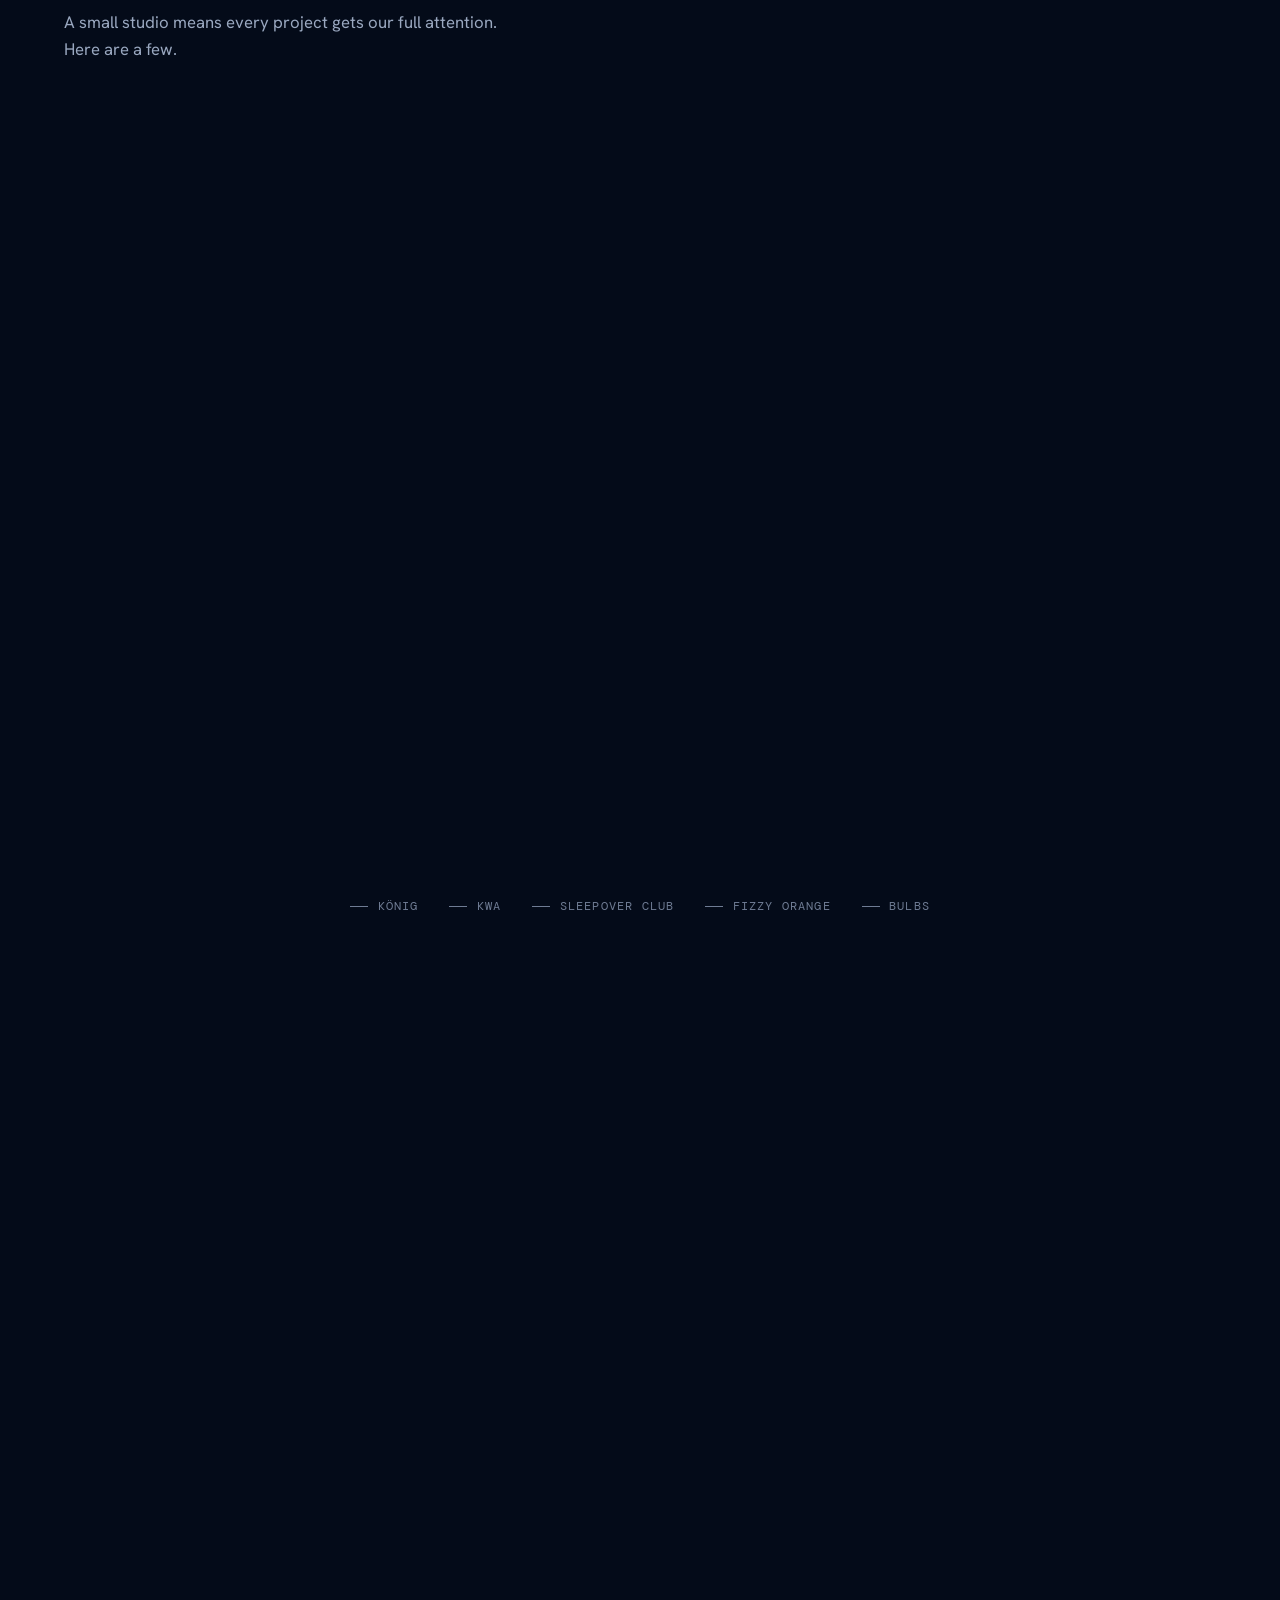
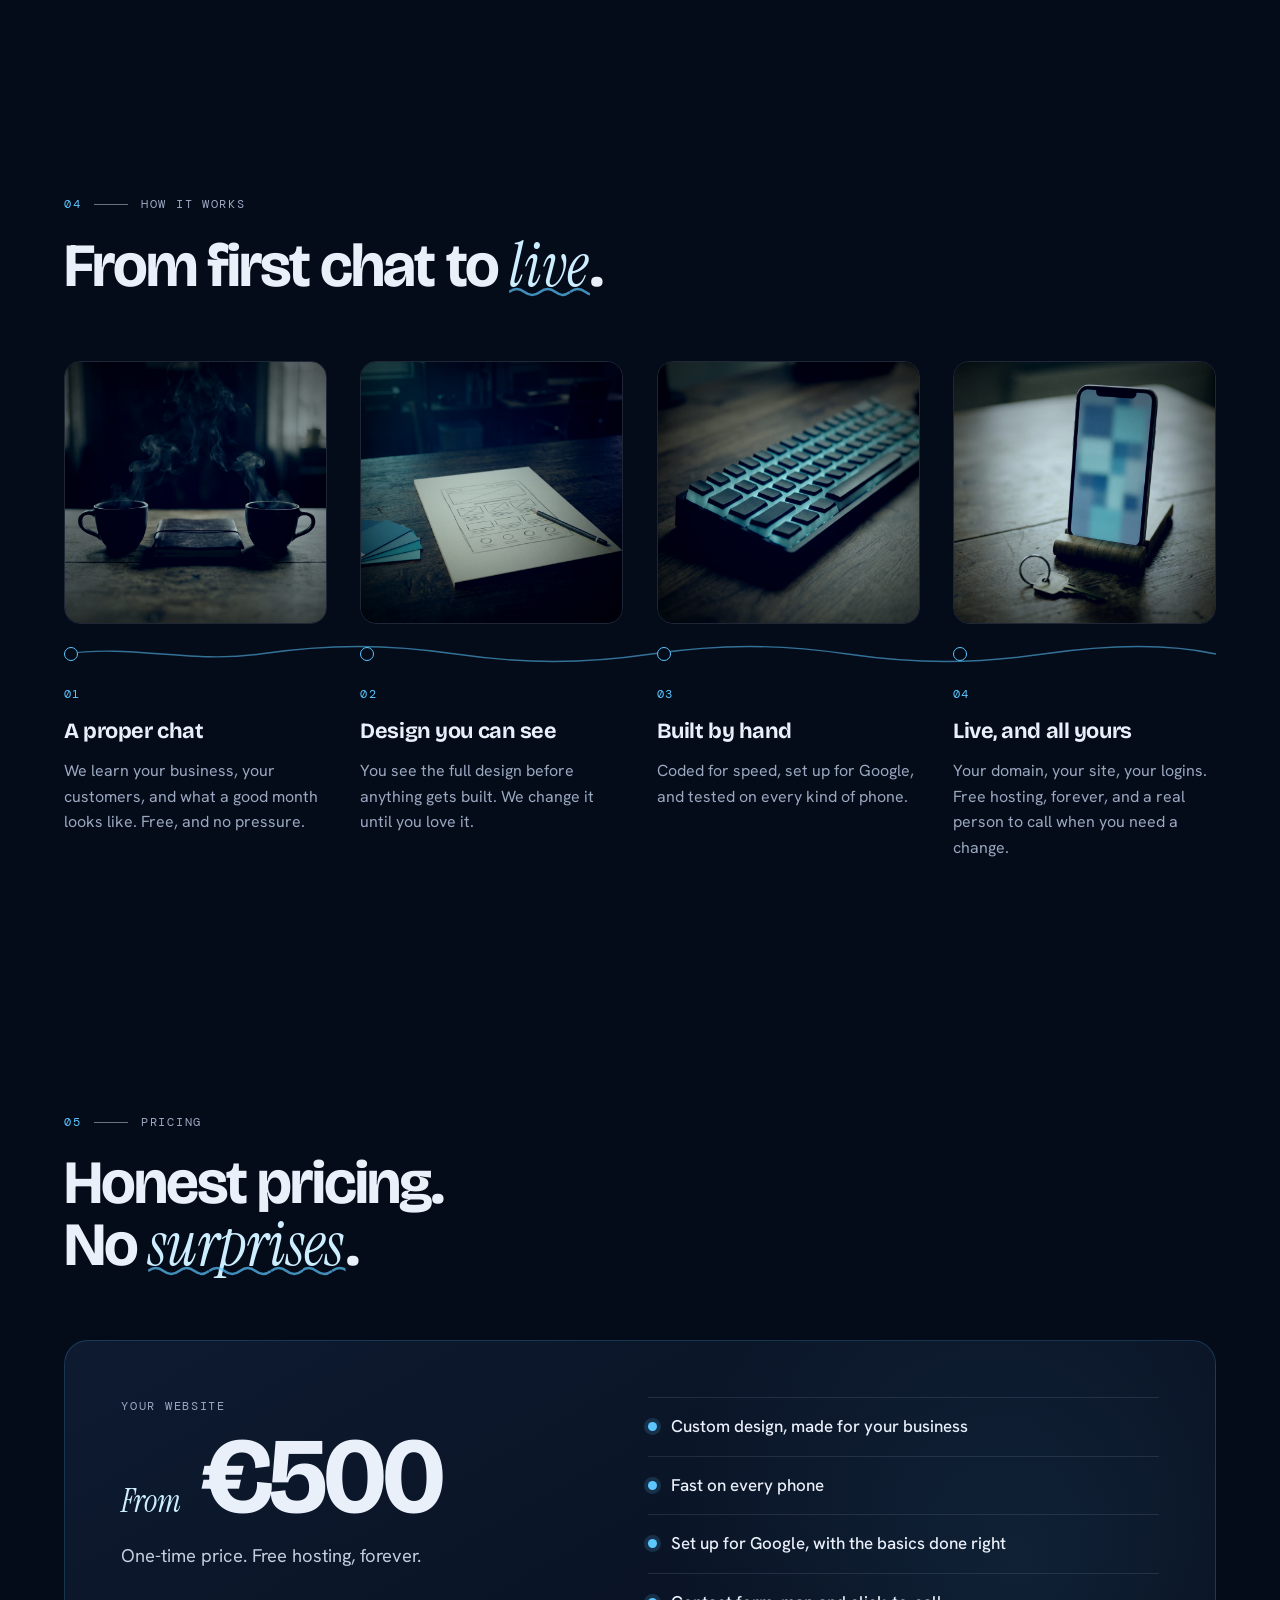
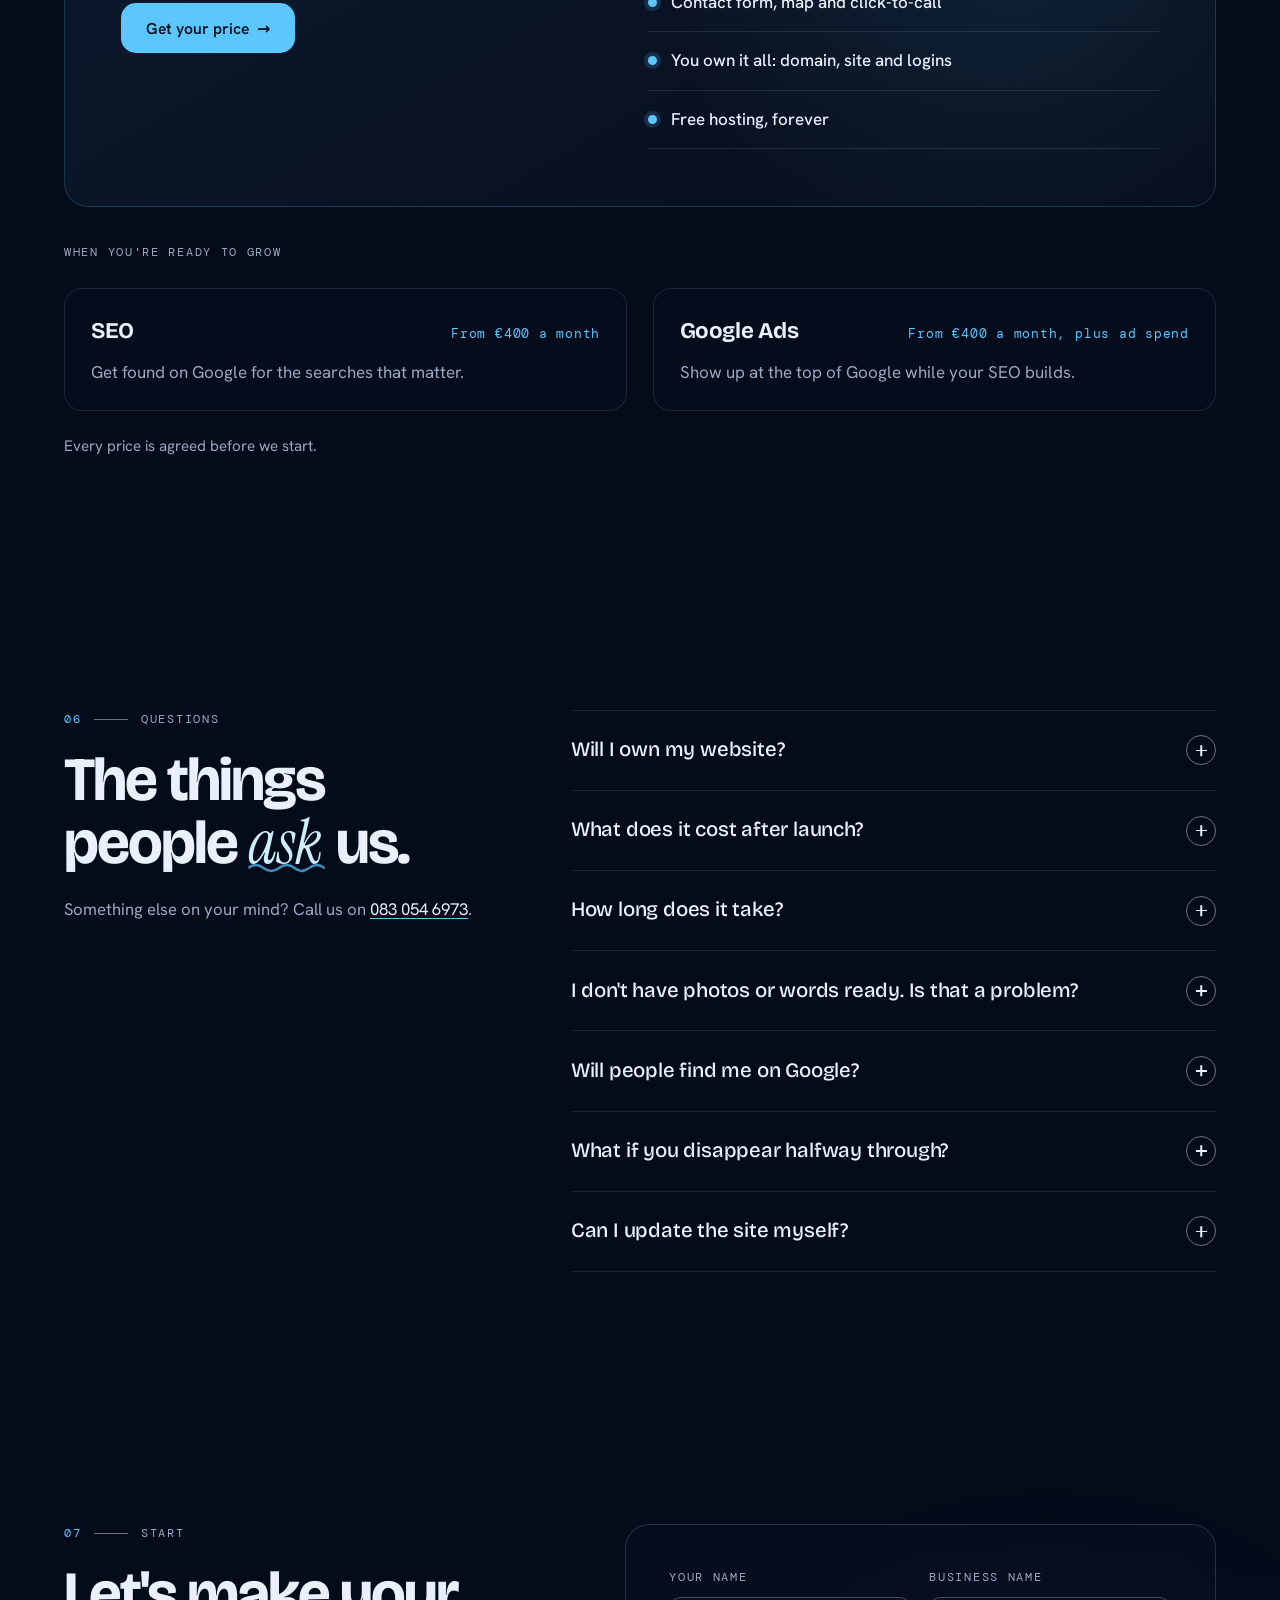
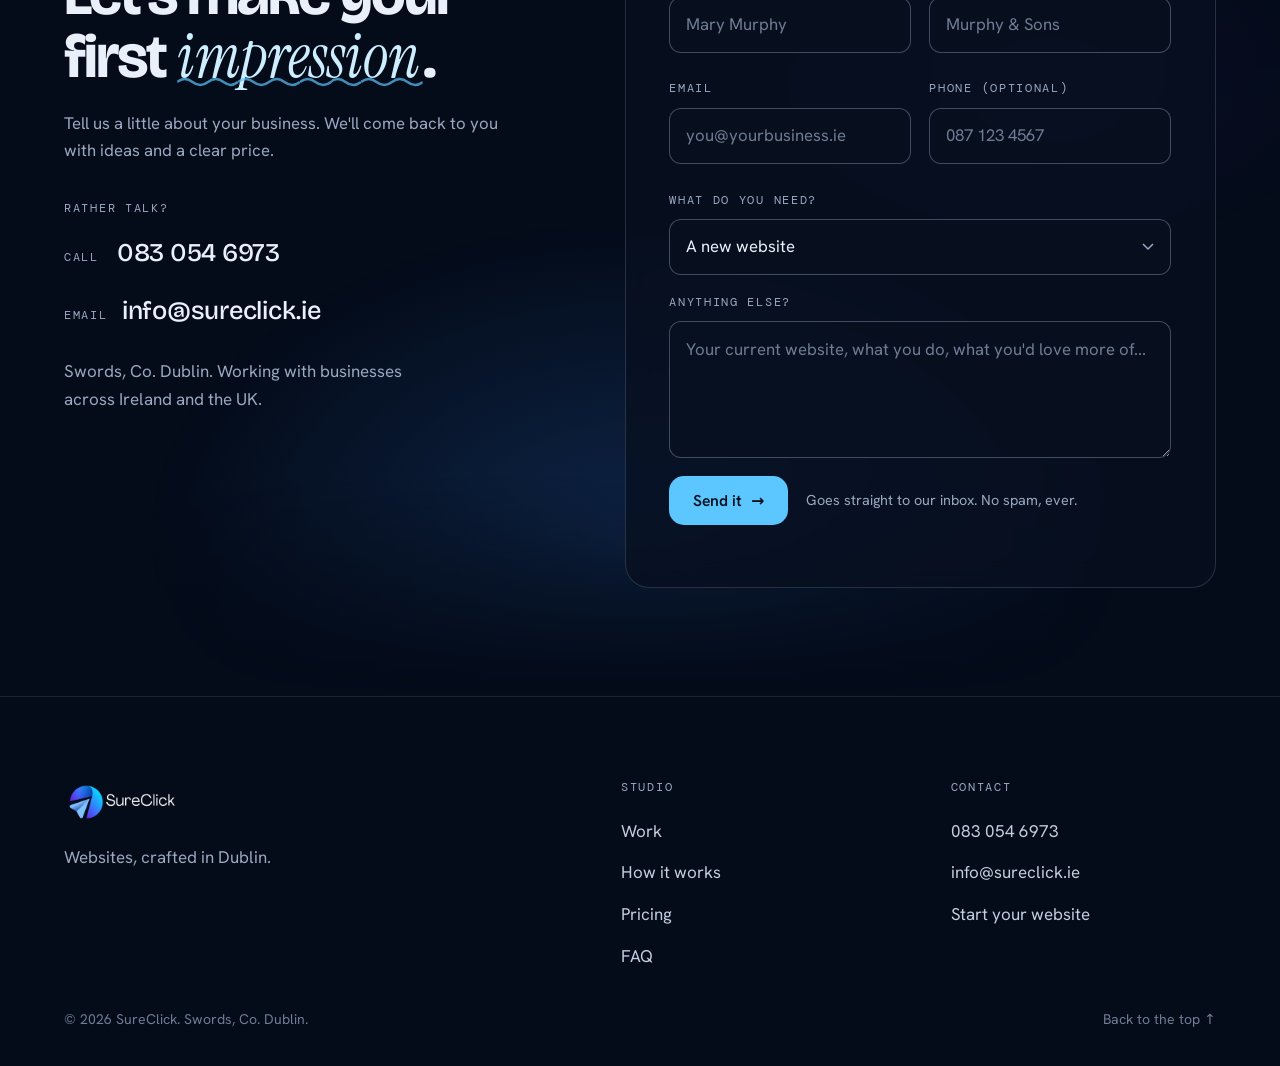
==== commit ddd721ab: "Smoother hero on phones - The browser glides to its new place on a 0.44 s ease whenever the caption " ====
--- a/index.html
+++ b/index.html
@@ -75,25 +75,25 @@
     <div class="stage">
       <div class="stage-glow" aria-hidden="true"></div>
 
-      <div class="band b1 fx-rise" data-a="0" data-b="0.22">
+      <div class="band b1 fx-rise" data-a="0" data-b="0.245">
         <p class="kicker mono">SureClick · Web design · Dublin</p>
         <p class="band-head split">Every great website starts with a <em>conversation</em>.</p>
         <p class="band-sub">We learn what you do, who you help and what a good month looks like for you.</p>
       </div>
 
-      <div class="band b2 fx-snap" data-a="0.25" data-b="0.47" data-spread="0.5">
+      <div class="band b2 fx-snap" data-a="0.225" data-b="0.49" data-spread="0.5">
         <p class="kicker mono">02 · The design</p>
         <p class="band-head split">Then we <em>design</em> it around your customers.</p>
         <p class="band-sub">People judge the look of a website in a twentieth of a second. Every section is planned to win that glance and point to one clear next step.</p>
       </div>
 
-      <div class="band b3 fx-punch" data-a="0.5" data-b="0.72">
+      <div class="band b3 fx-punch" data-a="0.47" data-b="0.735">
         <p class="kicker mono">03 · The build</p>
         <p class="band-head split">Built by <em>hand</em>. Fast on every phone.</p>
         <p class="band-sub">No templates or page builders. Clean code that loads quickly and looks right on every screen.</p>
       </div>
 
-      <div class="band b4 settle fx-rise" data-a="0.76" data-b="1" data-ramp="0.05">
+      <div class="band b4 settle fx-rise" data-a="0.715" data-b="1" data-ramp="0.05">
         <p class="kicker mono">Web design for Irish businesses</p>
         <p class="band-head display split">Websites, <em>crafted</em> in Dublin.</p>
         <p class="band-sub">SureClick designs and builds fast, beautiful websites for Irish businesses. From €500, with free hosting forever.</p>
--- a/assets/css/site.css
+++ b/assets/css/site.css
@@ -136,7 +136,7 @@
 
 /* split text */
 .vis{display:inline}
-.w{display:inline-block;white-space:nowrap;will-change:transform}
+.w{display:inline-block;white-space:nowrap}
 .wg{display:inline-block;white-space:nowrap}
 .w.em{font-family:var(--f-serif);font-style:italic;font-weight:400;letter-spacing:0;color:var(--em);position:relative;padding-right:.05em}
 .band .w.em::after,.hero:not(.scrub) .band em::after{content:"";position:absolute;left:0;right:0;bottom:-.02em;height:.2em;background:url("data:image/svg+xml,%3Csvg xmlns='http://www.w3.org/2000/svg' viewBox='0 0 40 8'%3E%3Cpath d='M0 4 Q5 0 10 4 T20 4 T30 4 T40 4' fill='none' stroke='%235CC6FF' stroke-opacity='.8' stroke-width='1.6'/%3E%3C/svg%3E") repeat-x left center/auto 100%;clip-path:inset(0 calc((1 - var(--ku,0))*100%) 0 0)}
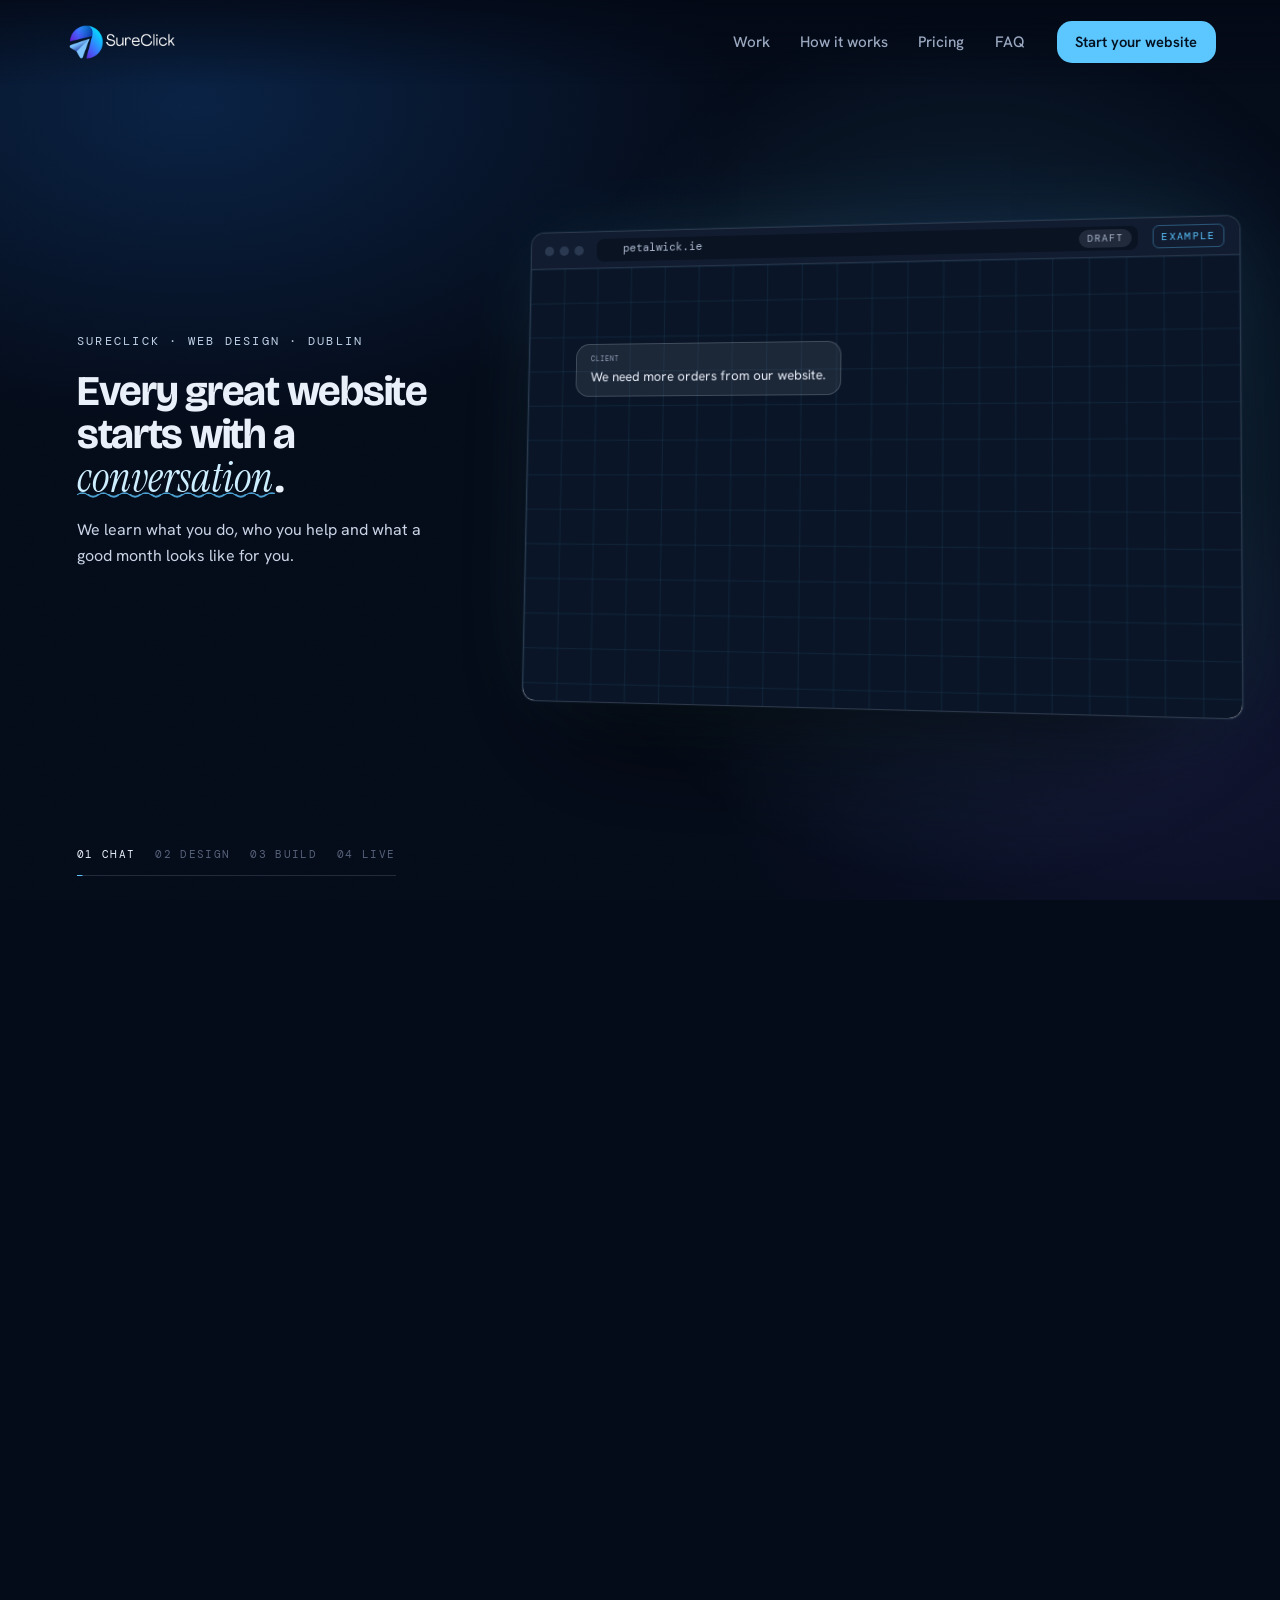
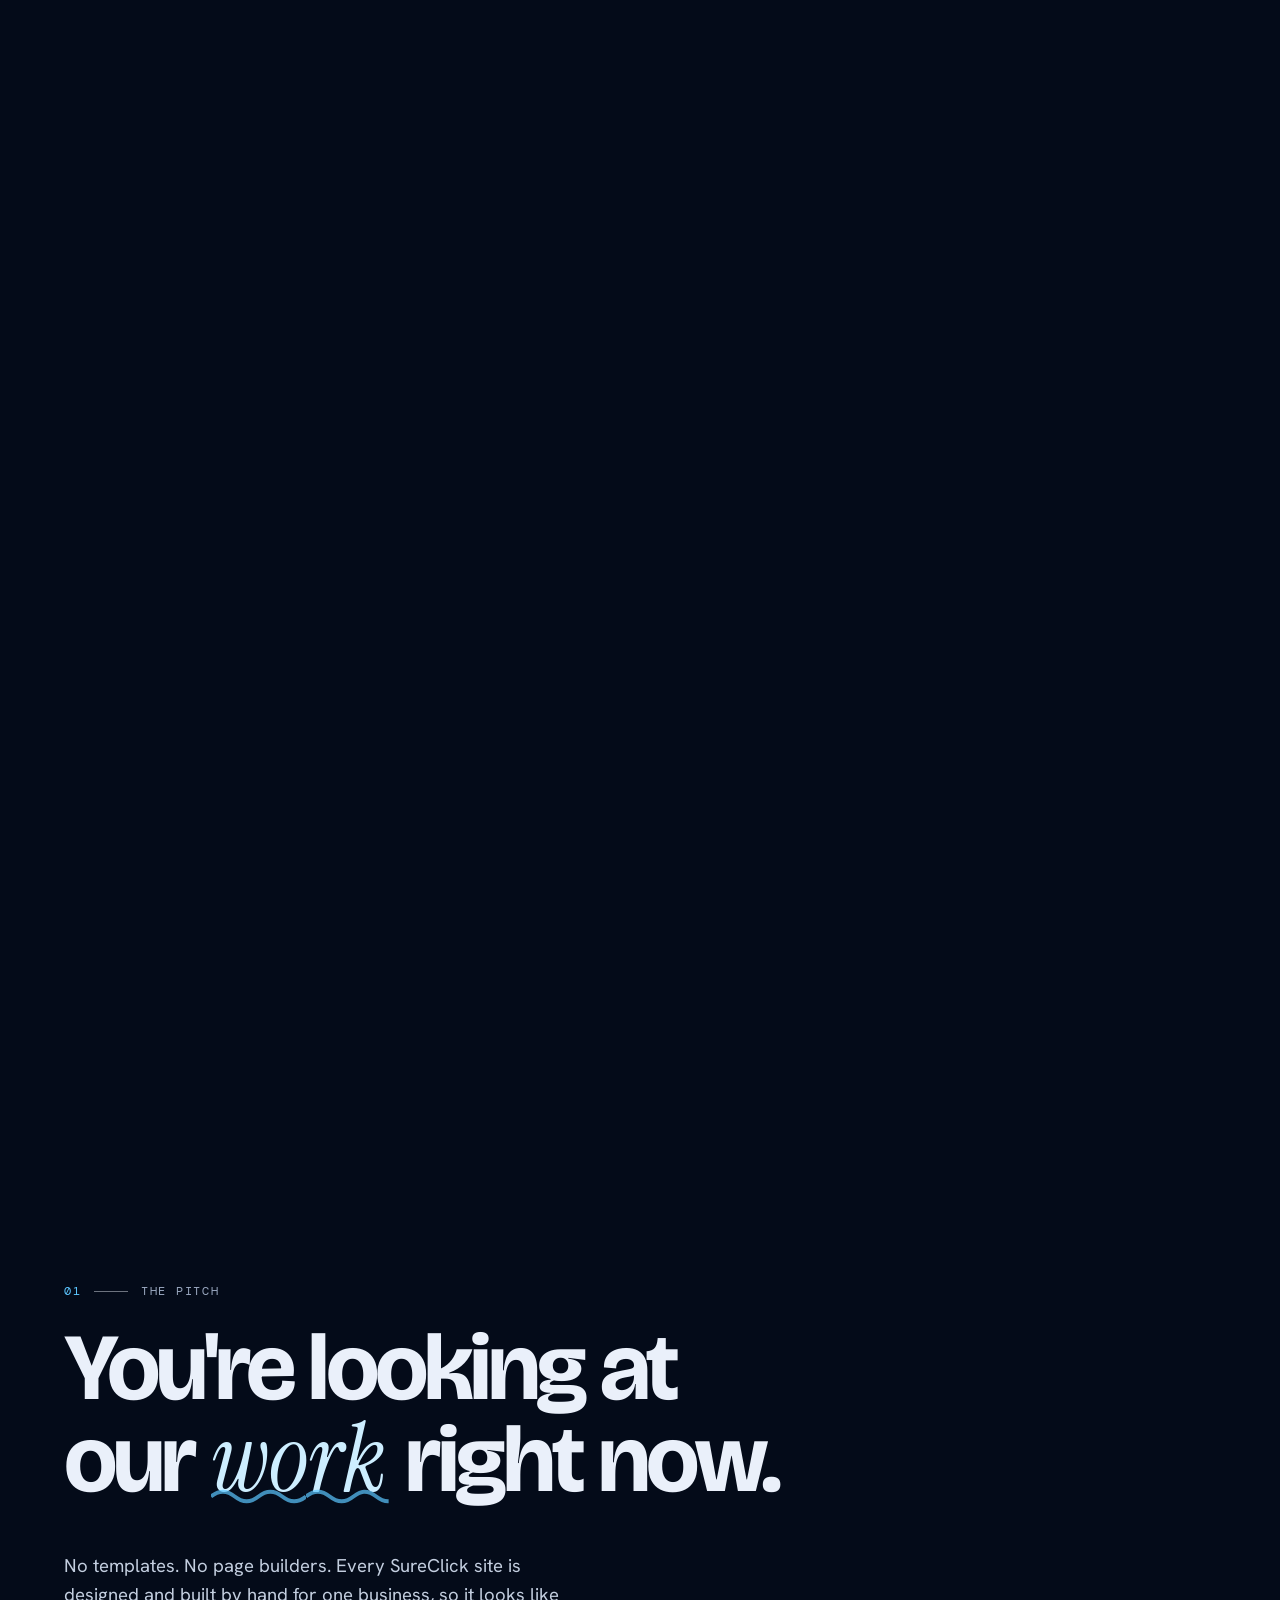
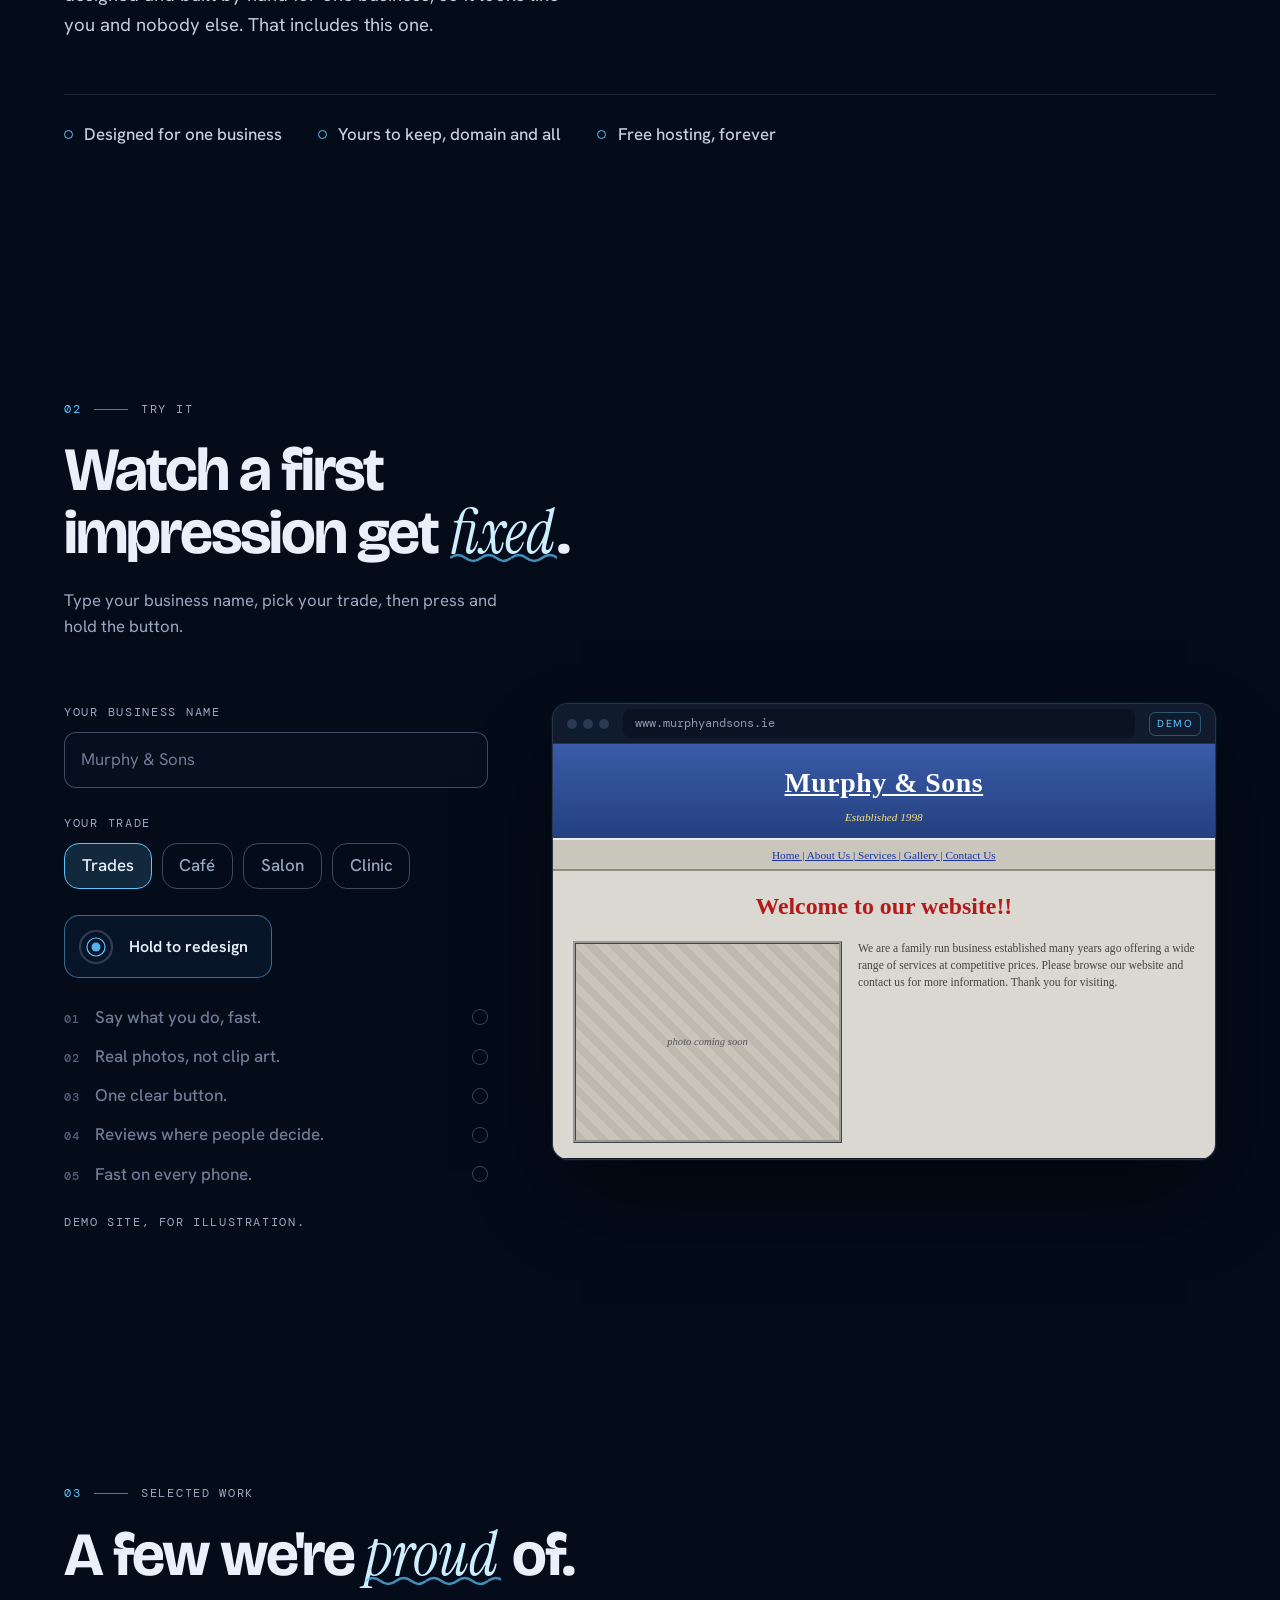
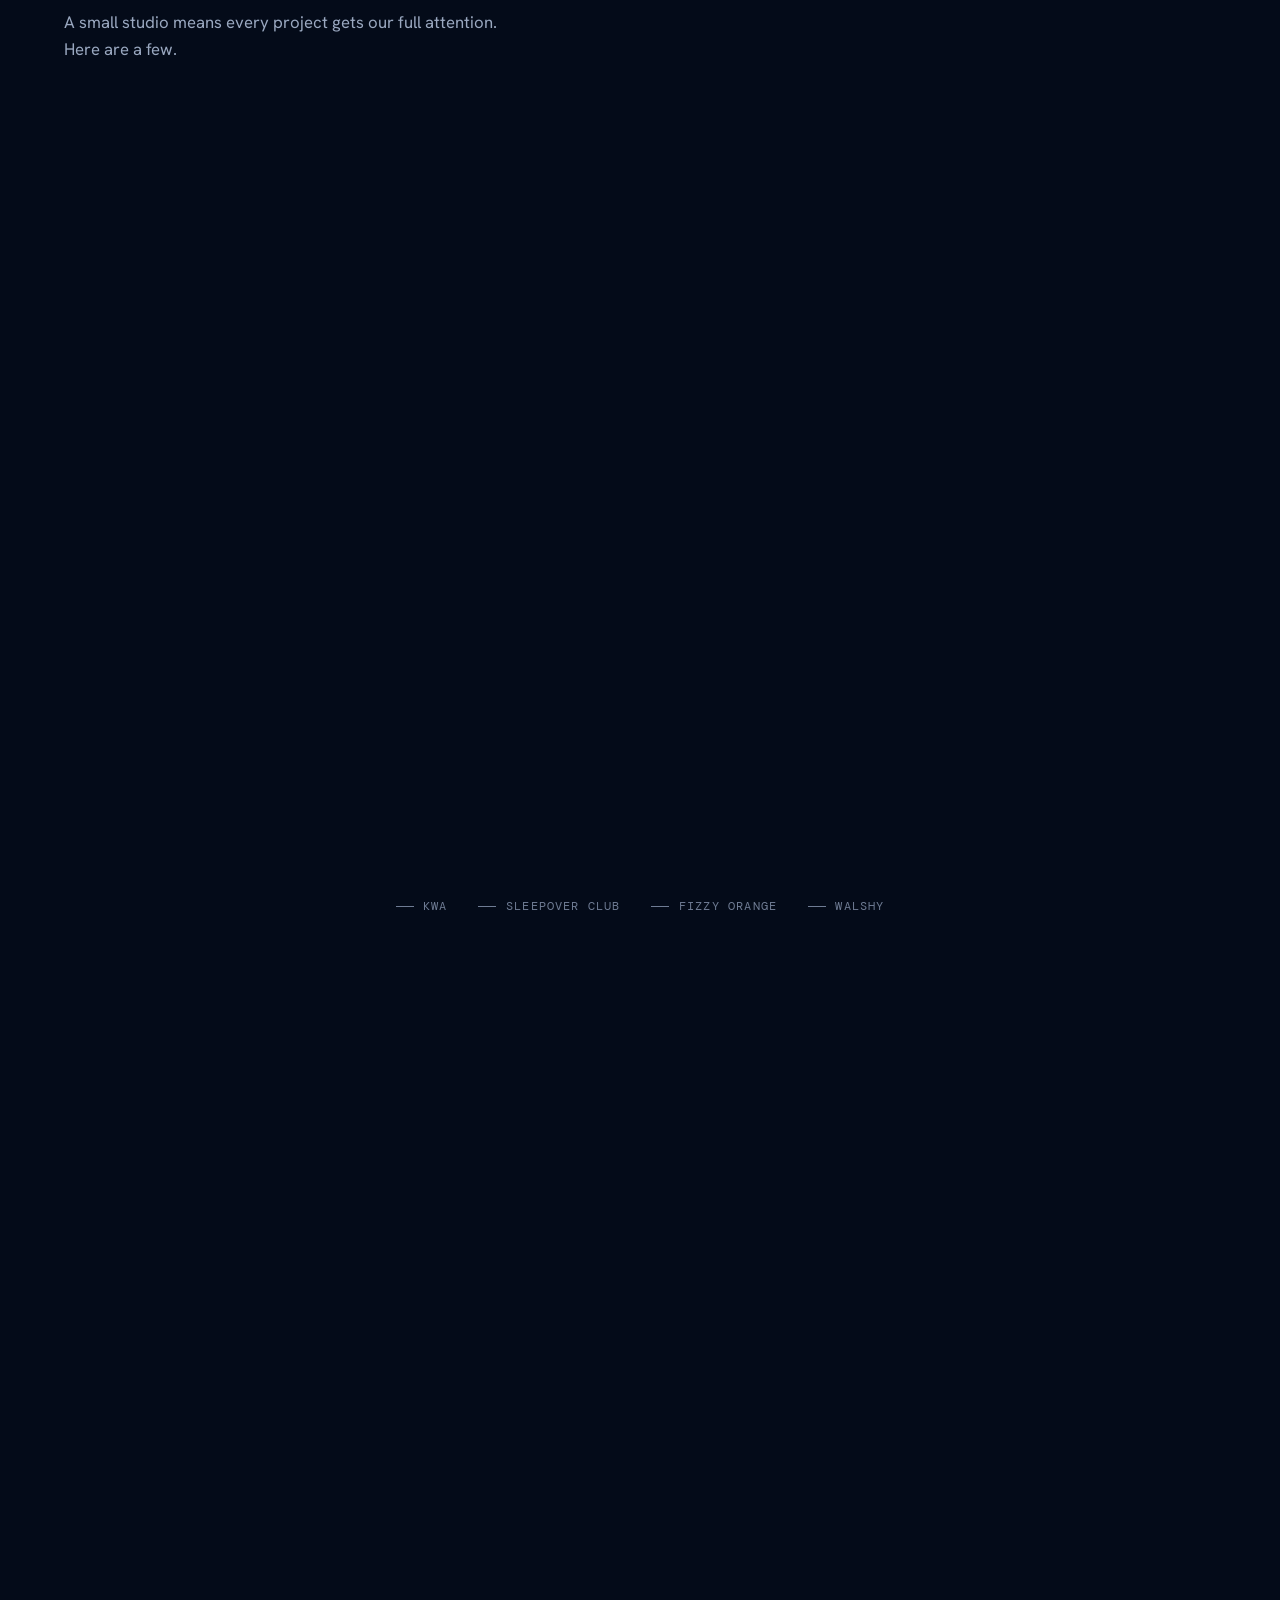
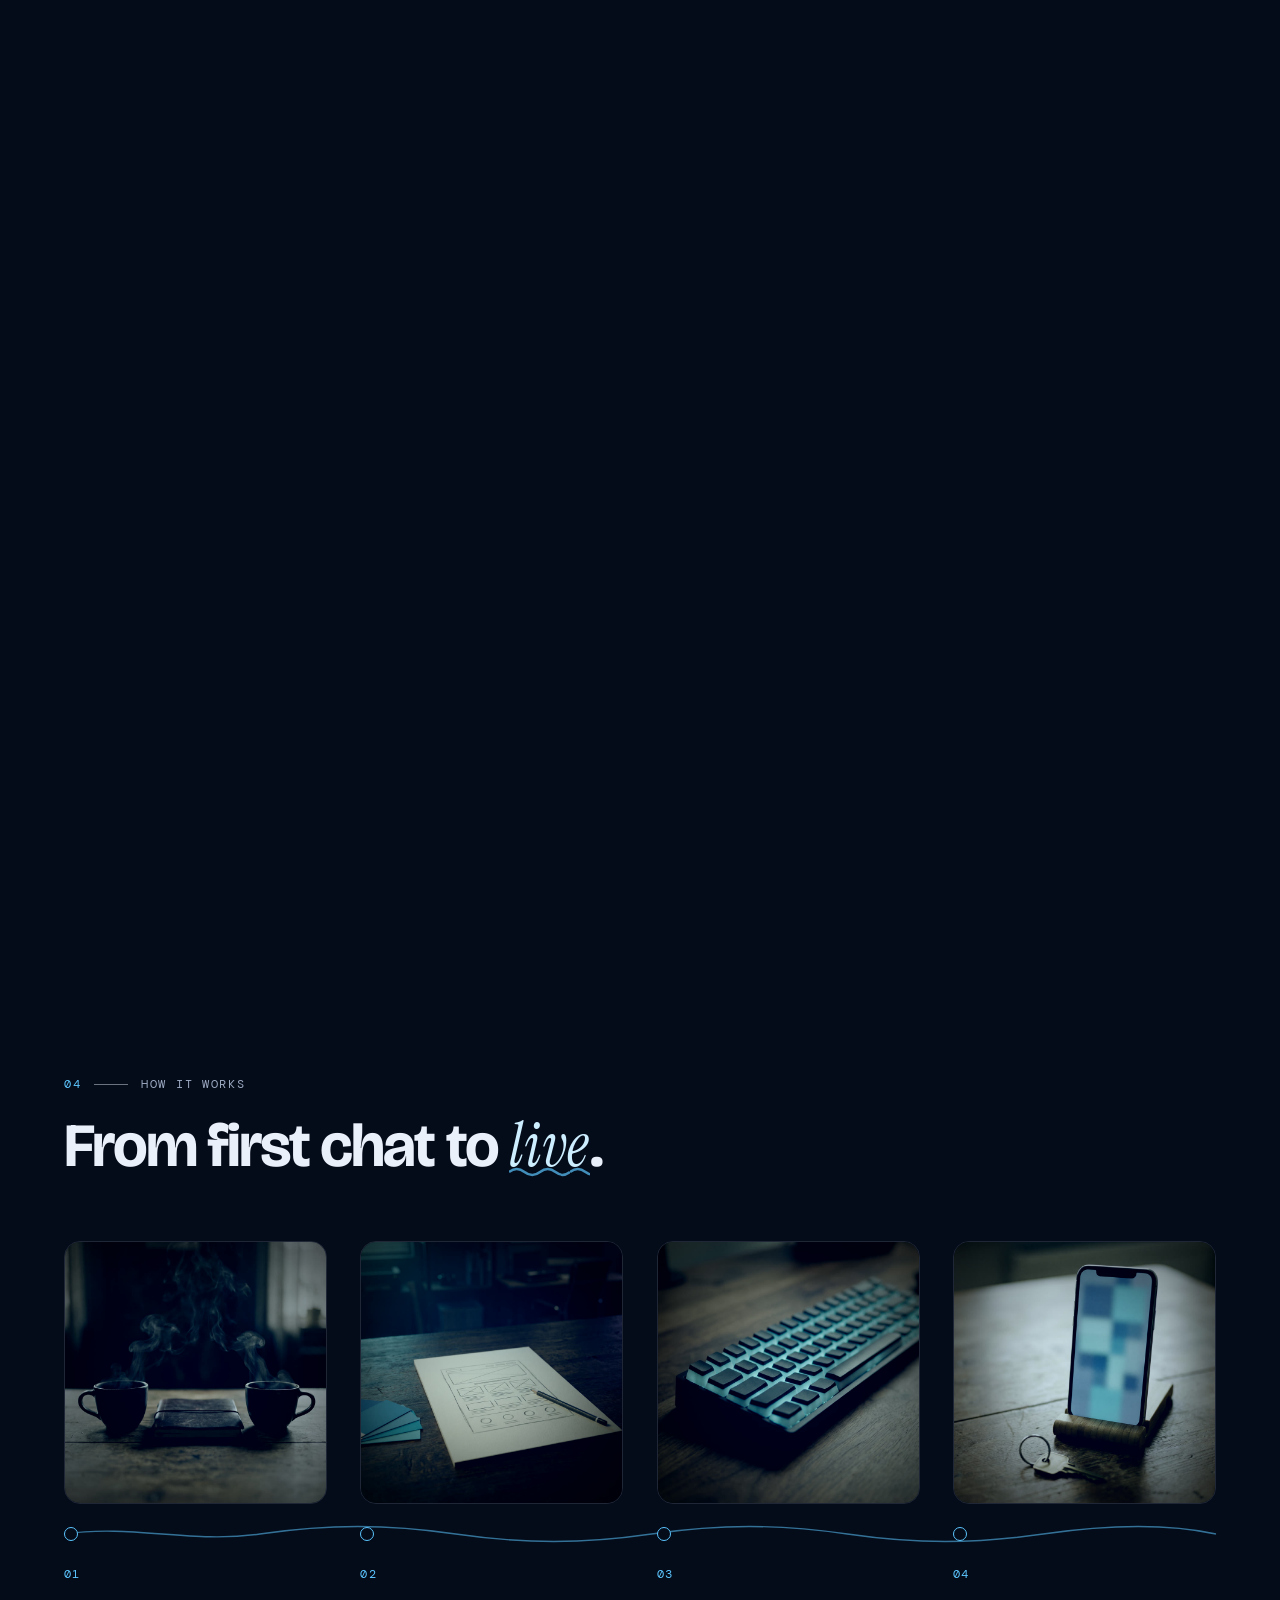
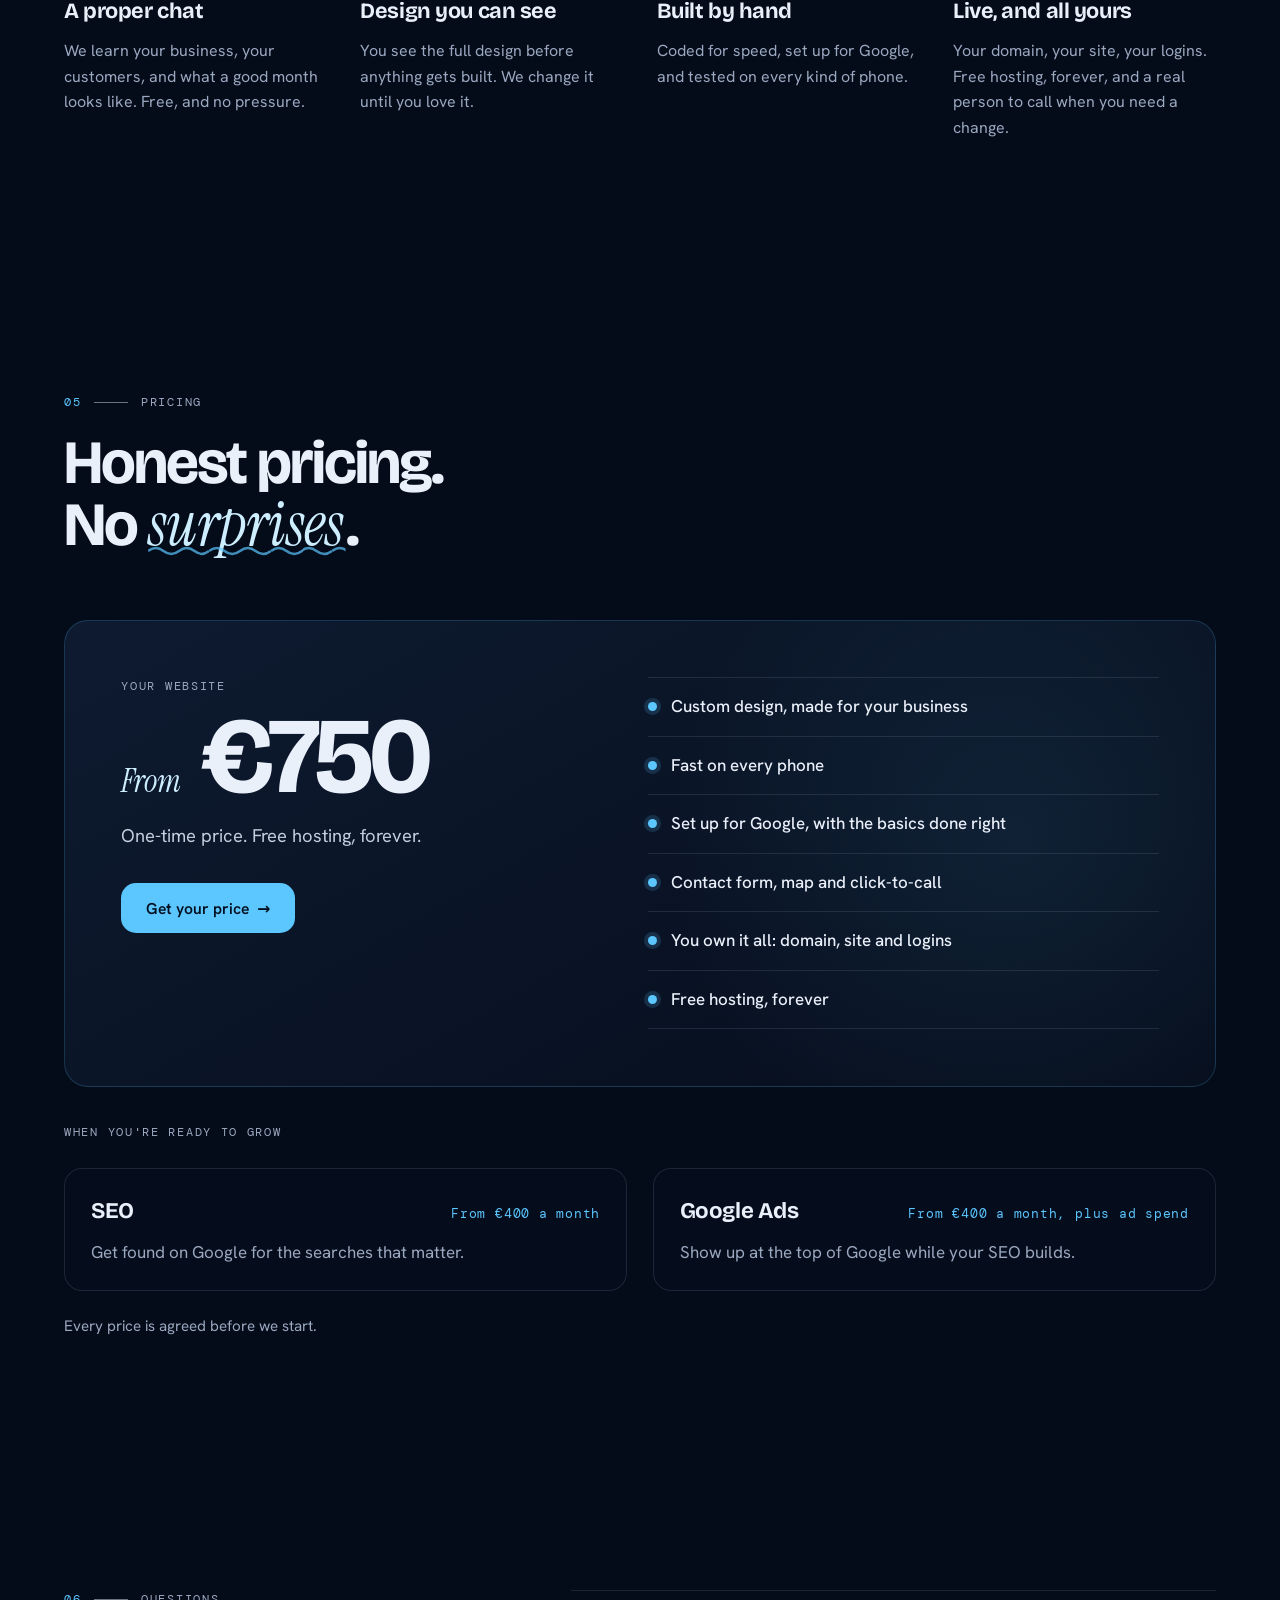
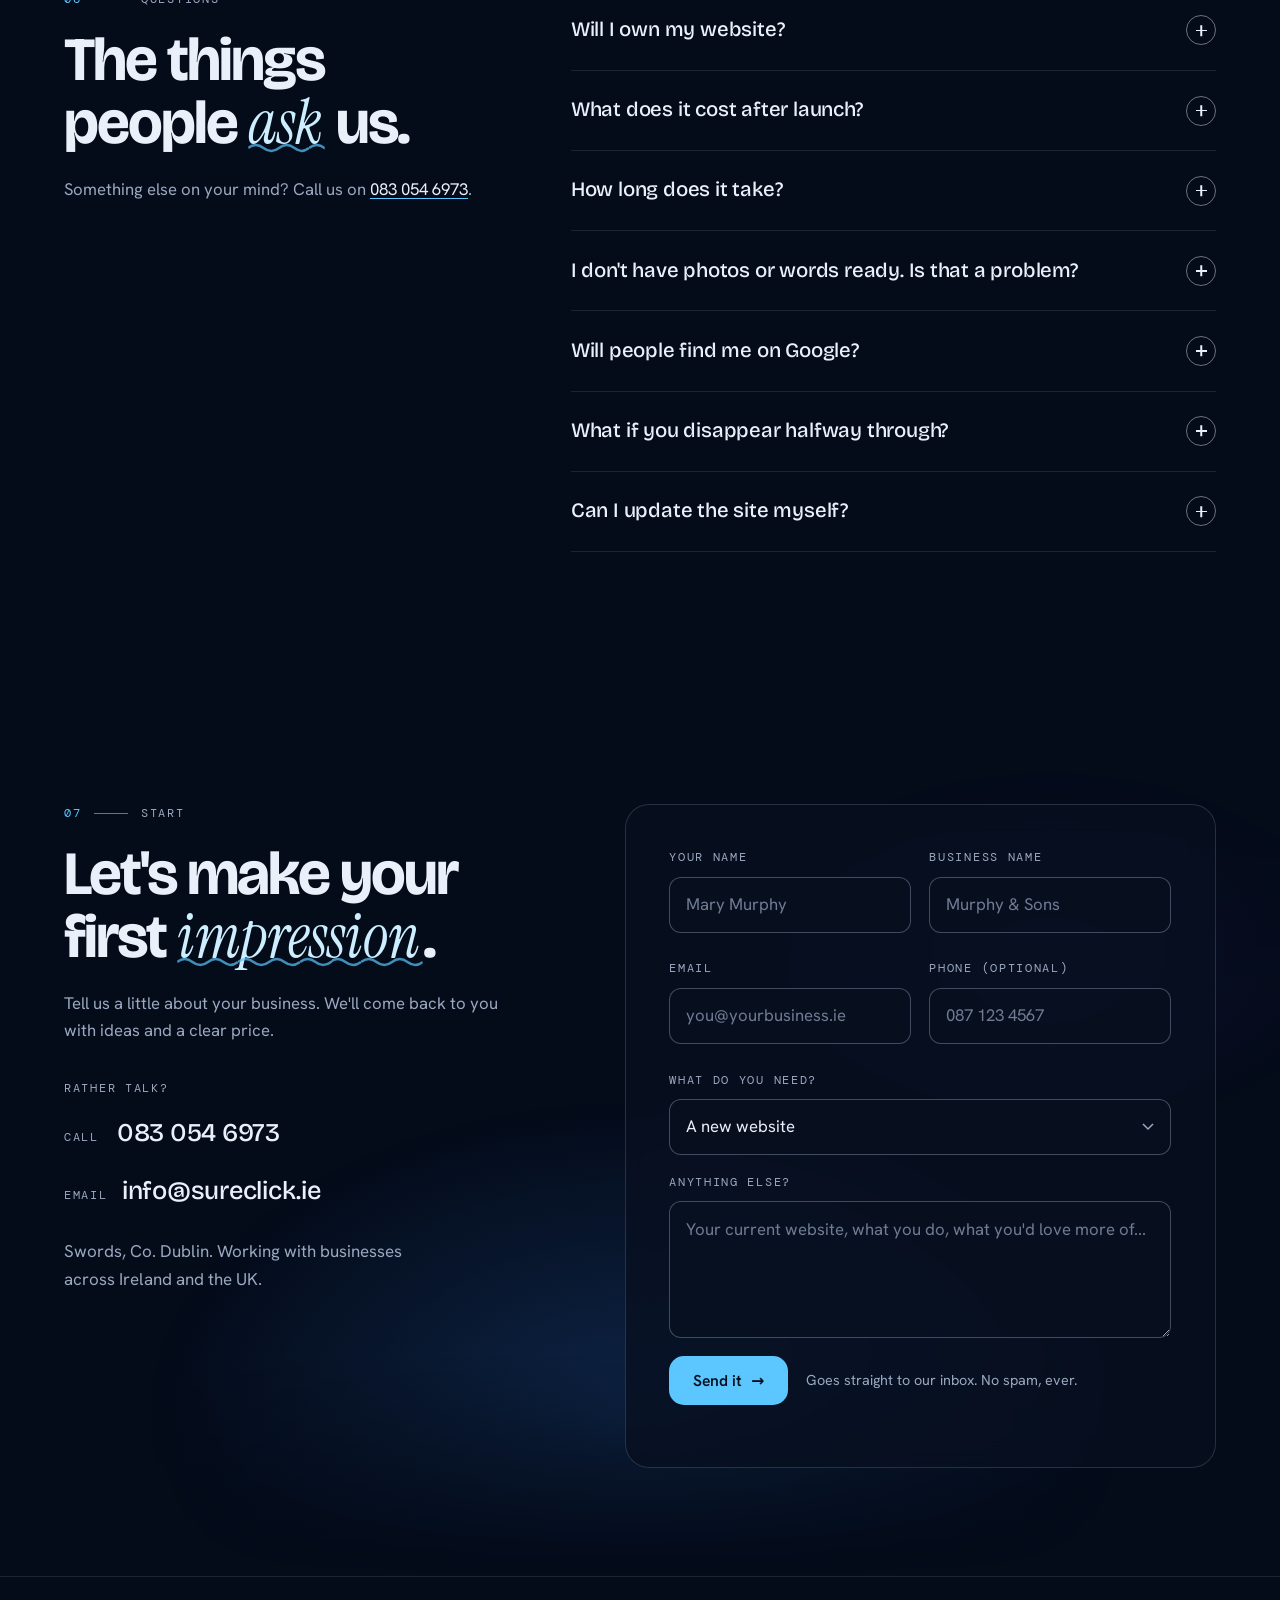
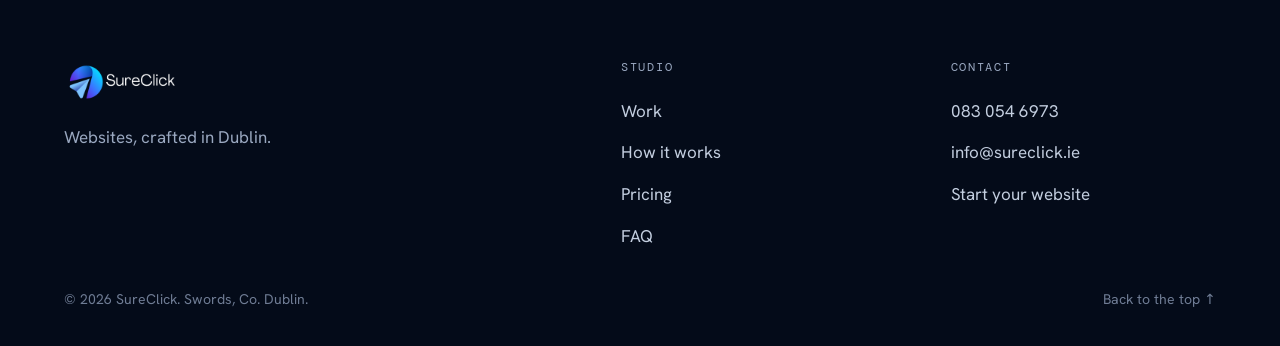
==== commit 8760da63: "Price from €750; selected work updated - Starting price is now €750 (hero, pricing card, meta and sh" ====
--- a/index.html
+++ b/index.html
@@ -5,7 +5,7 @@
 <script>document.documentElement.classList.add("js")</script>
 <meta name="viewport" content="width=device-width, initial-scale=1">
 <title>SureClick | Web Design in Dublin for Irish Businesses</title>
-<meta name="description" content="SureClick designs fast, beautiful websites for Irish businesses, hand-built in Swords, Dublin. Websites from €500 with free hosting, forever.">
+<meta name="description" content="SureClick designs fast, beautiful websites for Irish businesses, hand-built in Swords, Dublin. Websites from €750 with free hosting, forever.">
 <meta name="theme-color" content="#040B19">
 <link rel="canonical" href="https://www.sureclick.ie/">
 <link rel="icon" type="image/png" sizes="32x32" href="favicon-32.png">
@@ -15,7 +15,7 @@
 <meta property="og:type" content="website">
 <meta property="og:site_name" content="SureClick">
 <meta property="og:title" content="SureClick | Websites, crafted in Dublin">
-<meta property="og:description" content="People judge how a website looks in about 50 milliseconds. SureClick designs the ones that win that moment. Websites from €500, free hosting forever.">
+<meta property="og:description" content="People judge how a website looks in about 50 milliseconds. SureClick designs the ones that win that moment. Websites from €750, free hosting forever.">
 <meta property="og:url" content="https://sureclick.pages.dev/">
 <meta property="og:image" content="https://sureclick.pages.dev/assets/og-image.jpg">
 <meta property="og:image:width" content="1200">
@@ -96,7 +96,7 @@
       <div class="band b4 settle fx-rise" data-a="0.715" data-b="1" data-ramp="0.05">
         <p class="kicker mono">Web design for Irish businesses</p>
         <p class="band-head display split">Websites, <em>crafted</em> in Dublin.</p>
-        <p class="band-sub">SureClick designs and builds fast, beautiful websites for Irish businesses. From €500, with free hosting forever.</p>
+        <p class="band-sub">SureClick designs and builds fast, beautiful websites for Irish businesses. From €750, with free hosting forever.</p>
         <div class="band-cta">
           <a class="btn btn-accent" href="#contact">Start your website <span class="arr" aria-hidden="true">→</span></a>
           <a class="btn btn-ghost" href="#work">See our work</a>
@@ -306,32 +306,27 @@
       <div class="wall-stage">
         <div class="wall-space">
           <article class="wcard" data-i="0">
-            <a class="wshot" href="https://www.konigflooring.eu/" target="_blank" rel="noopener" tabindex="-1" aria-hidden="true"><span class="bar"><i></i><i></i><i></i><span>konigflooring.eu</span></span><img src="assets/work/konig.jpg" alt="" width="1200" height="750" loading="lazy"></a>
-            <div class="wcap"><span class="n">01</span><h3>König Flooring</h3><a class="go" href="https://www.konigflooring.eu/" target="_blank" rel="noopener">Visit site ↗<span class="sr-only"> (König Flooring, opens in a new tab)</span></a><p>Premium laminate floors, made in Bavaria.</p></div>
+            <a class="wshot" href="https://kevin-walsh.pages.dev/" target="_blank" rel="noopener" tabindex="-1" aria-hidden="true"><span class="bar"><i></i><i></i><i></i><span>kevin-walsh.pages.dev</span></span><img src="assets/work/kwa-2.jpg" alt="" width="1200" height="750" loading="lazy"></a>
+            <div class="wcap"><span class="n">01</span><h3>Kevin Walsh &amp; Associates</h3><a class="go" href="https://kevin-walsh.pages.dev/" target="_blank" rel="noopener">Visit site ↗<span class="sr-only"> (Kevin Walsh &amp; Associates, opens in a new tab)</span></a><p>Planning permission and compliance, Swords, Co. Dublin.</p></div>
           </article>
           <article class="wcard" data-i="1">
-            <a class="wshot" href="https://www.kevinwalshandassociates.com/" target="_blank" rel="noopener" tabindex="-1" aria-hidden="true"><span class="bar"><i></i><i></i><i></i><span>kevinwalshandassociates.com</span></span><img src="assets/work/kwa.jpg" alt="" width="1200" height="750" loading="lazy"></a>
-            <div class="wcap"><span class="n">02</span><h3>Kevin Walsh &amp; Associates</h3><a class="go" href="https://www.kevinwalshandassociates.com/" target="_blank" rel="noopener">Visit site ↗<span class="sr-only"> (Kevin Walsh &amp; Associates, opens in a new tab)</span></a><p>Architectural technologist and planning consultant.</p></div>
+            <a class="wshot" href="https://www.sleepover.club/" target="_blank" rel="noopener" tabindex="-1" aria-hidden="true"><span class="bar"><i></i><i></i><i></i><span>sleepover.club</span></span><img src="assets/work/sleepover.jpg" alt="" width="1200" height="750" loading="lazy"></a>
+            <div class="wcap"><span class="n">02</span><h3>Sleepover Club</h3><a class="go" href="https://www.sleepover.club/" target="_blank" rel="noopener">Visit site ↗<span class="sr-only"> (Sleepover Club, opens in a new tab)</span></a><p>Independent live music events since 2018.</p></div>
           </article>
           <article class="wcard" data-i="2">
-            <a class="wshot" href="https://www.sleepover.club/" target="_blank" rel="noopener" tabindex="-1" aria-hidden="true"><span class="bar"><i></i><i></i><i></i><span>sleepover.club</span></span><img src="assets/work/sleepover.jpg" alt="" width="1200" height="750" loading="lazy"></a>
-            <div class="wcap"><span class="n">03</span><h3>Sleepover Club</h3><a class="go" href="https://www.sleepover.club/" target="_blank" rel="noopener">Visit site ↗<span class="sr-only"> (Sleepover Club, opens in a new tab)</span></a><p>Independent live music events since 2018.</p></div>
+            <a class="wshot" href="https://fizzy-orange.pages.dev/" target="_blank" rel="noopener" tabindex="-1" aria-hidden="true"><span class="bar"><i></i><i></i><i></i><span>fizzy-orange.pages.dev</span></span><img src="assets/work/fizzy.jpg" alt="" width="1200" height="750" loading="lazy"></a>
+            <div class="wcap"><span class="n">03</span><h3>Fizzy Orange</h3><a class="go" href="https://fizzy-orange.pages.dev/" target="_blank" rel="noopener">Visit site ↗<span class="sr-only"> (Fizzy Orange, opens in a new tab)</span></a><p>Six-piece soul band from Dublin city.</p></div>
           </article>
           <article class="wcard" data-i="3">
-            <a class="wshot" href="https://fizzy-orange.pages.dev/" target="_blank" rel="noopener" tabindex="-1" aria-hidden="true"><span class="bar"><i></i><i></i><i></i><span>fizzy-orange.pages.dev</span></span><img src="assets/work/fizzy.jpg" alt="" width="1200" height="750" loading="lazy"></a>
-            <div class="wcap"><span class="n">04</span><h3>Fizzy Orange</h3><a class="go" href="https://fizzy-orange.pages.dev/" target="_blank" rel="noopener">Visit site ↗<span class="sr-only"> (Fizzy Orange, opens in a new tab)</span></a><p>Six-piece soul band from Dublin city.</p></div>
+            <a class="wshot" href="https://walshy-5tf.pages.dev/" target="_blank" rel="noopener" tabindex="-1" aria-hidden="true"><span class="bar"><i></i><i></i><i></i><span>walshy-5tf.pages.dev</span></span><img src="assets/work/walshy.jpg" alt="" width="1200" height="750" loading="lazy"></a>
+            <div class="wcap"><span class="n">04</span><h3>Walshy</h3><a class="go" href="https://walshy-5tf.pages.dev/" target="_blank" rel="noopener">Visit site ↗<span class="sr-only"> (Walshy, opens in a new tab)</span></a><p>Dublin artist and producer making dreamy indie-soul.</p></div>
           </article>
-          <article class="wcard" data-i="4">
-            <a class="wshot" href="https://bulbs-band.vercel.app/" target="_blank" rel="noopener" tabindex="-1" aria-hidden="true"><span class="bar"><i></i><i></i><i></i><span>bulbs-band.vercel.app</span></span><img src="assets/work/bulbs.jpg" alt="" width="1200" height="750" loading="lazy"></a>
-            <div class="wcap"><span class="n">05</span><h3>Bulbs</h3><a class="go" href="https://bulbs-band.vercel.app/" target="_blank" rel="noopener">Visit site ↗<span class="sr-only"> (Bulbs, opens in a new tab)</span></a><p>Dublin's emerging indie rock band.</p></div>
-          </article>
         </div>
         <ol class="wall-index" aria-label="Projects">
-          <li data-i="0"><a href="#work" data-jump="0">König</a></li>
-          <li data-i="1"><a href="#work" data-jump="1">KWA</a></li>
-          <li data-i="2"><a href="#work" data-jump="2">Sleepover Club</a></li>
-          <li data-i="3"><a href="#work" data-jump="3">Fizzy Orange</a></li>
-          <li data-i="4"><a href="#work" data-jump="4">Bulbs</a></li>
+          <li data-i="0"><a href="#work" data-jump="0">KWA</a></li>
+          <li data-i="1"><a href="#work" data-jump="1">Sleepover Club</a></li>
+          <li data-i="2"><a href="#work" data-jump="2">Fizzy Orange</a></li>
+          <li data-i="3"><a href="#work" data-jump="3">Walshy</a></li>
         </ol>
       </div>
     </div>
@@ -391,7 +386,7 @@
       <div class="price-card rv">
         <div class="price-main">
           <p class="label rc">Your website</p>
-          <p class="price rc" style="--i:1"><span class="from">From</span>€500</p>
+          <p class="price rc" style="--i:1"><span class="from">From</span>€750</p>
           <p class="price-note rc" style="--i:2">One-time price. Free hosting, forever.</p>
           <a class="btn btn-accent rc" style="--i:3" href="#contact">Get your price <span class="arr" aria-hidden="true">→</span></a>
         </div>
--- a/assets/css/site.css
+++ b/assets/css/site.css
@@ -121,6 +121,10 @@
 .hero.scrub{height:480vh}
 .stage{position:relative;min-height:100vh;min-height:100svh;overflow:hidden;isolation:isolate}
 .hero.scrub .stage{position:sticky;top:0;height:100vh;height:100svh;min-height:0}
+/* touch: pinned with fixed positioning between the hero's ends (see updatePin in site.js) */
+.hero.scrub.pinjs .stage{position:absolute;top:0;left:0;right:0}
+.hero.scrub.pinjs.pin-fixed .stage{position:fixed}
+.hero.scrub.pinjs.pin-end .stage{top:auto;bottom:0}
 .stage-glow{position:absolute;right:-12vw;top:50%;width:72vw;aspect-ratio:1;transform:translateY(-50%);border-radius:50%;pointer-events:none;background:radial-gradient(circle,rgba(40,110,200,.24),rgba(92,198,255,.06) 45%,transparent 68%)}
 
 .band{position:absolute;z-index:2;left:clamp(24px,6vw,120px);top:50%;width:min(34vw,520px);transform:translateY(-50%);opacity:0;visibility:hidden}
@@ -390,7 +394,7 @@
 
 /* ---------- 03 Selected work: the flythrough ---------- */
 .work .sec-head{margin-bottom:0}
-.wall{position:relative;height:520vh}
+.wall{position:relative;height:440vh}
 .wall-stage{position:sticky;top:0;height:100vh;overflow:hidden;perspective:1300px;perspective-origin:50% 45%}
 .wall-space{position:absolute;inset:0;transform-style:preserve-3d}
 .wcard{position:absolute;left:50%;top:44%;width:min(46vw,680px);margin-left:max(-23vw,-340px);transform-style:preserve-3d;opacity:0;will-change:transform,opacity;pointer-events:none}
@@ -558,3 +562,14 @@
   .rings{display:none}
   .new-photo.st{transform:none}
 }
+
+/* Touch screens: no ripple, no blended or blurred full-screen layers, no 3D tilt.
+   Each of these makes iPhone Safari redraw more of the screen on every scroll frame. */
+@media (hover: none), (pointer: coarse){
+  .rings,.env-grain,.env-specks{display:none}
+  .env-glow{animation:none}
+  .nav.scrolled{background:rgba(6,13,28,.94);-webkit-backdrop-filter:none;backdrop-filter:none}
+  .btn-ghost{background:rgba(4,11,25,.72);-webkit-backdrop-filter:none;backdrop-filter:none}
+  .scene{perspective:none}
+  .rig{transform:none!important;transform-style:flat}
+}
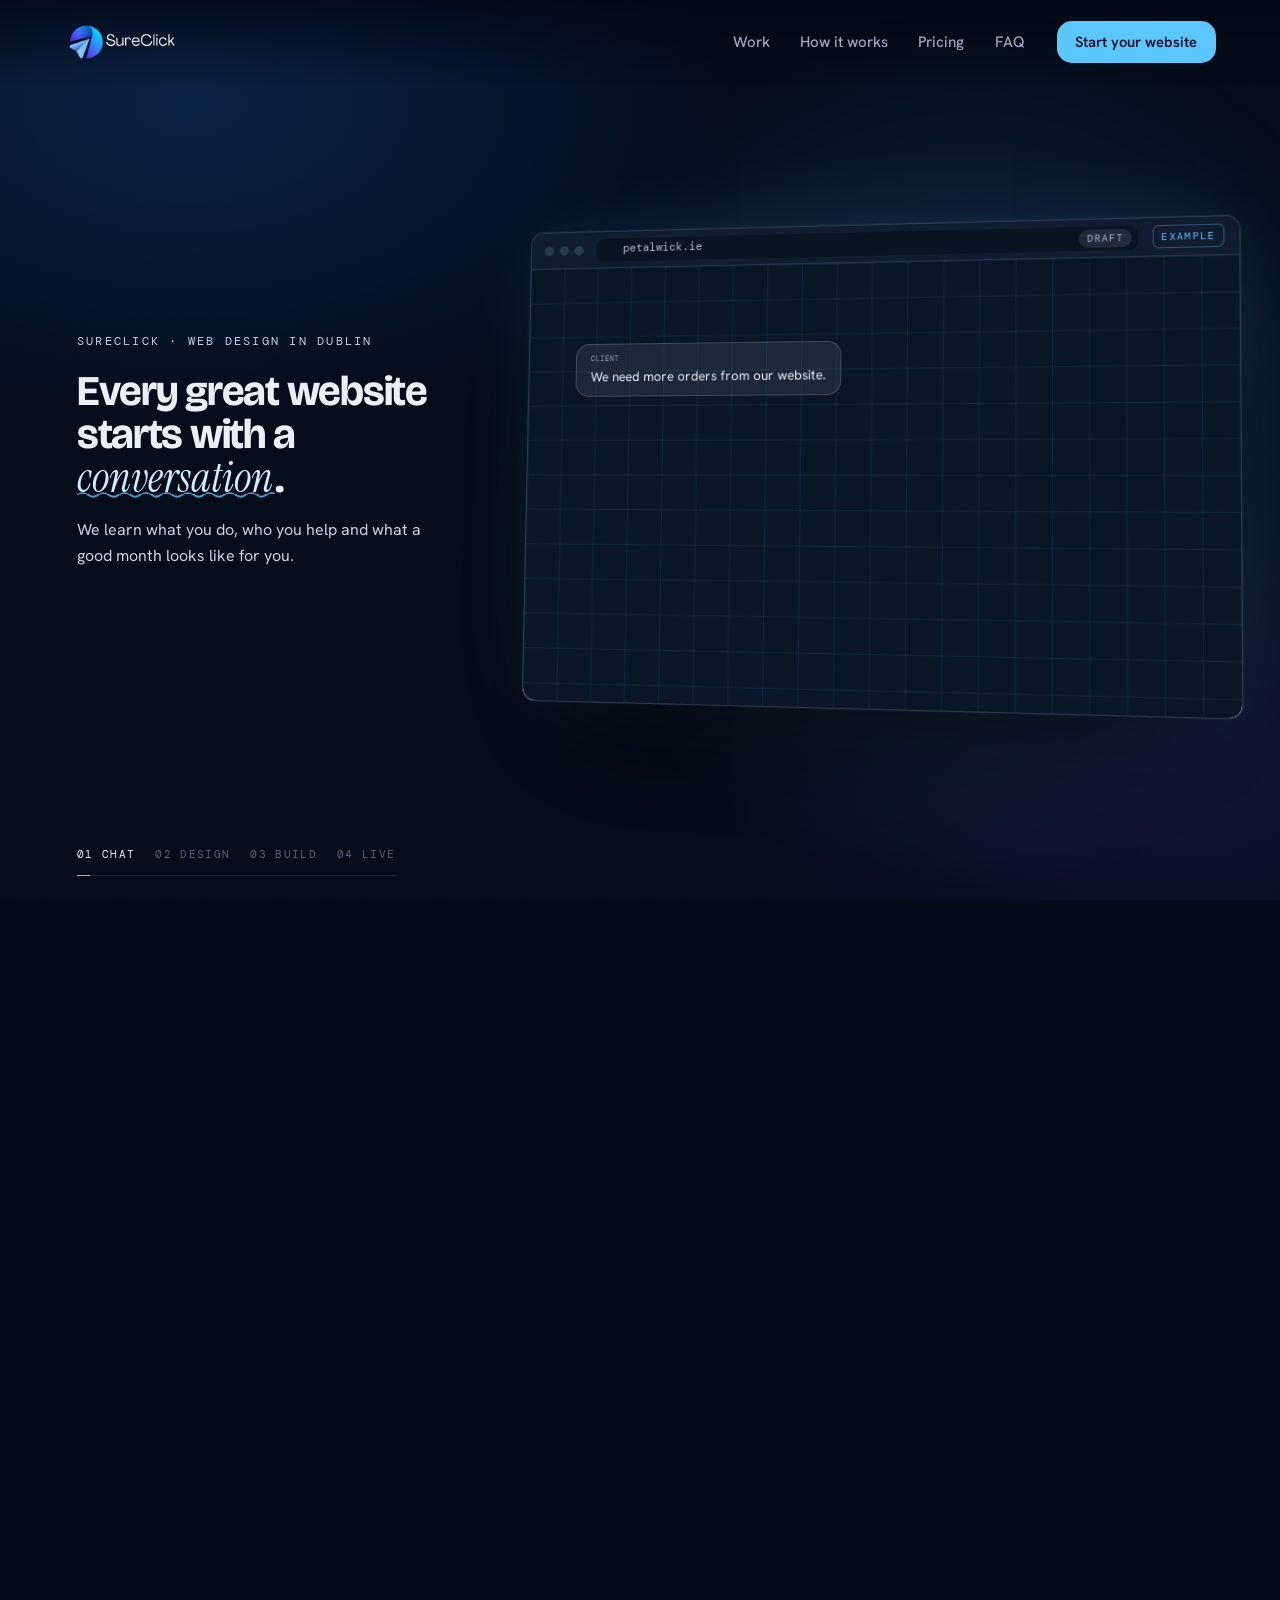
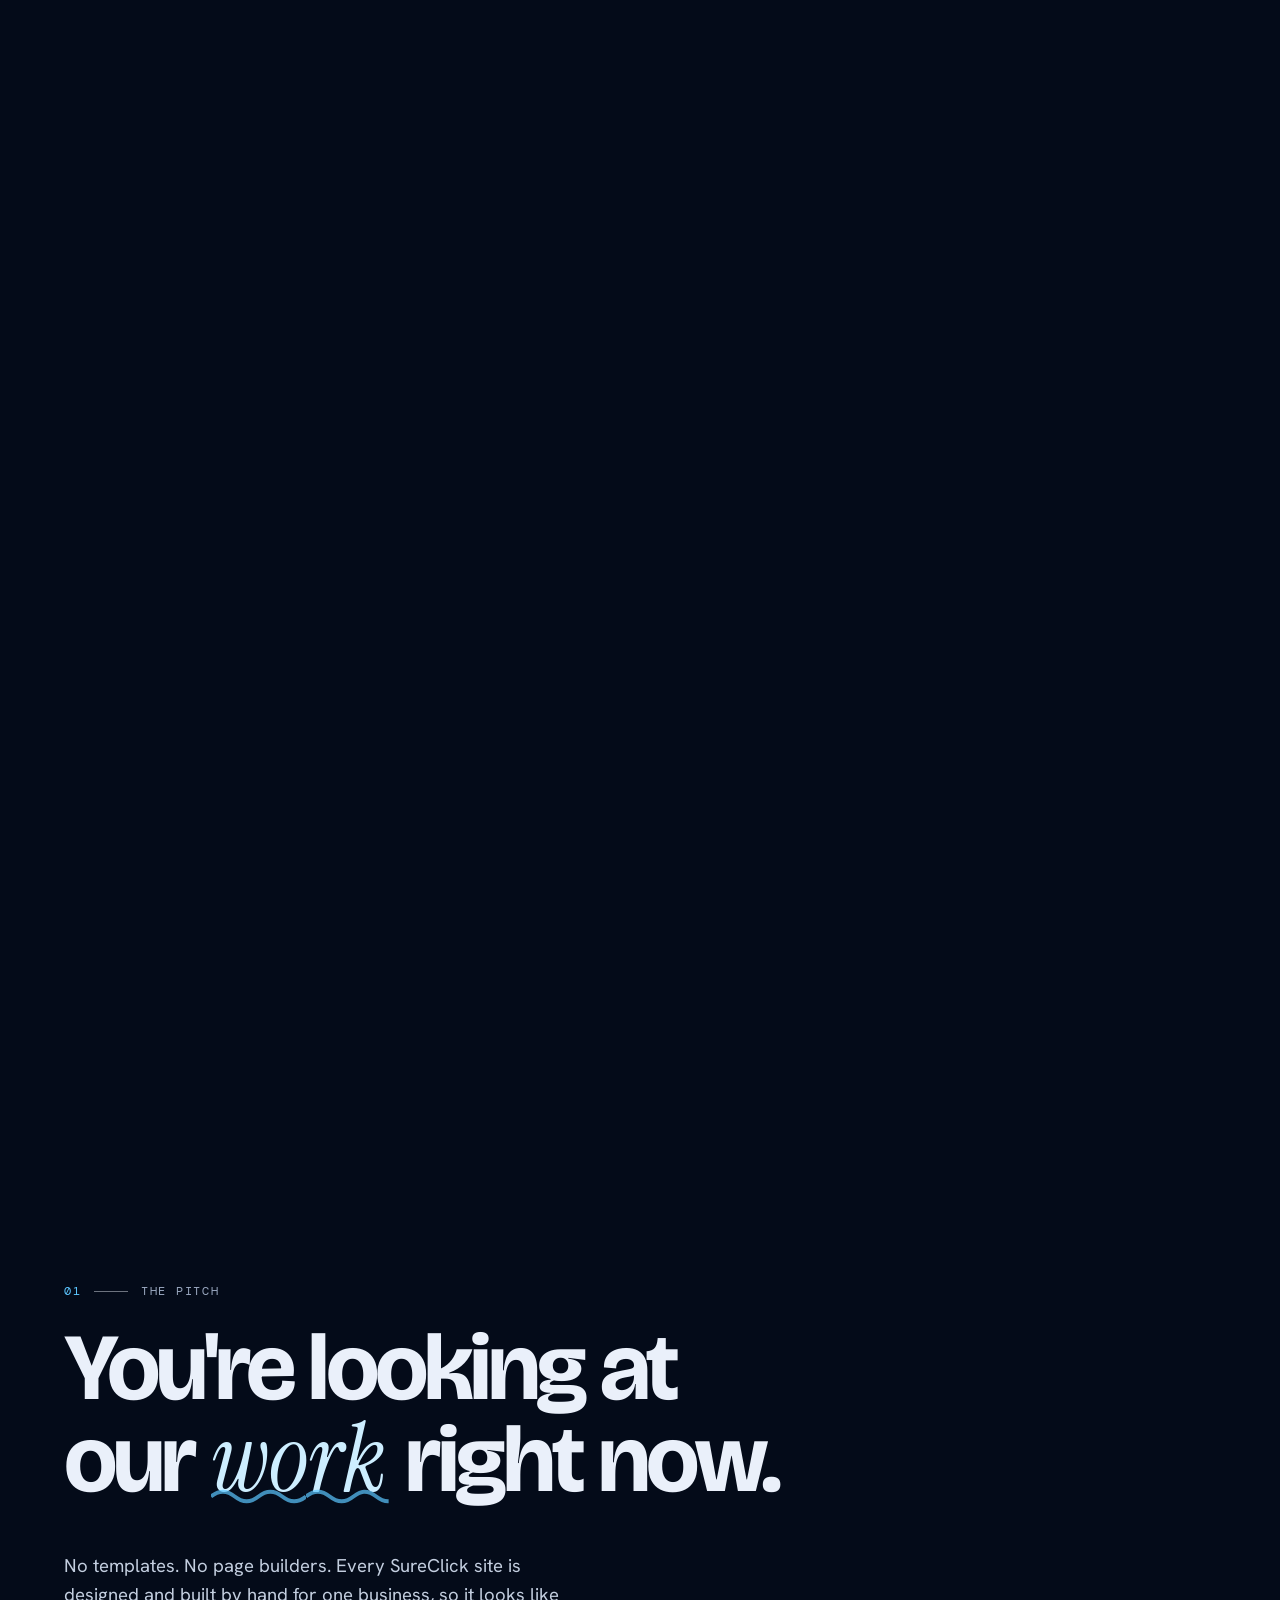
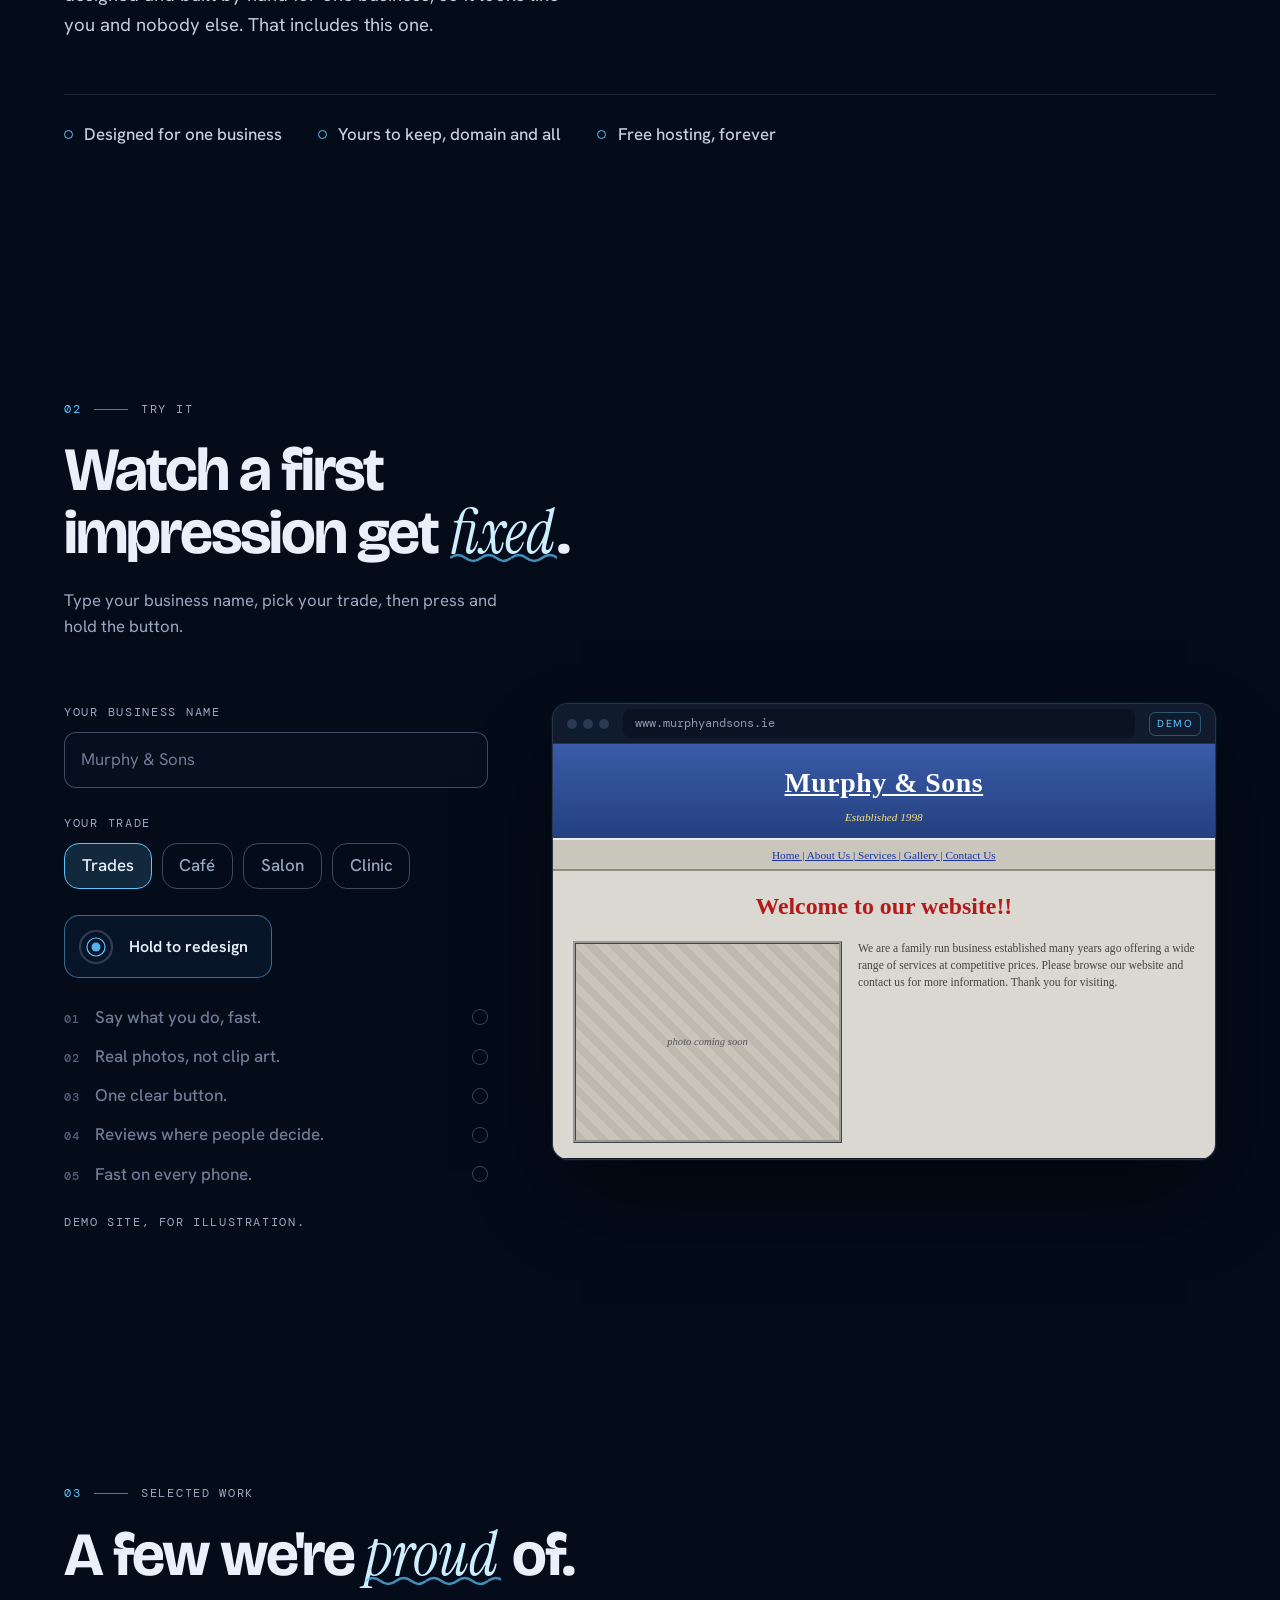
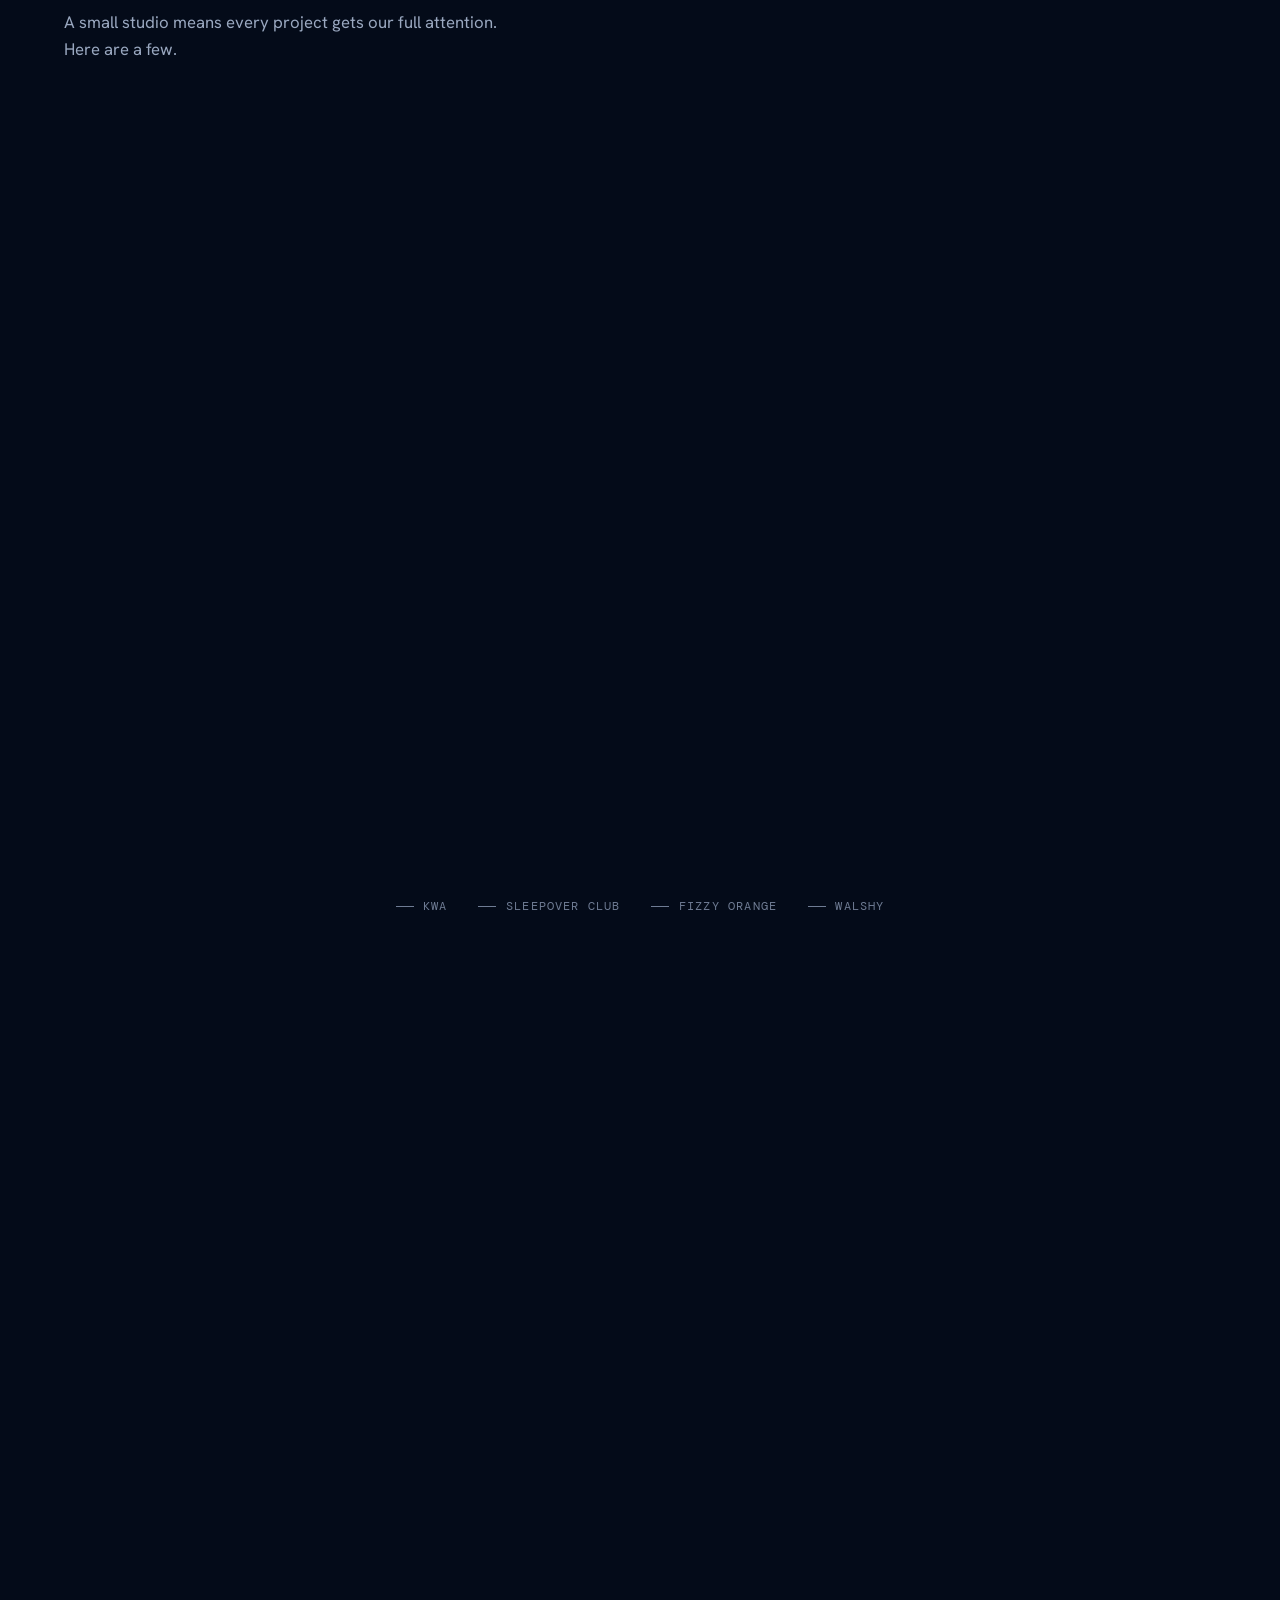
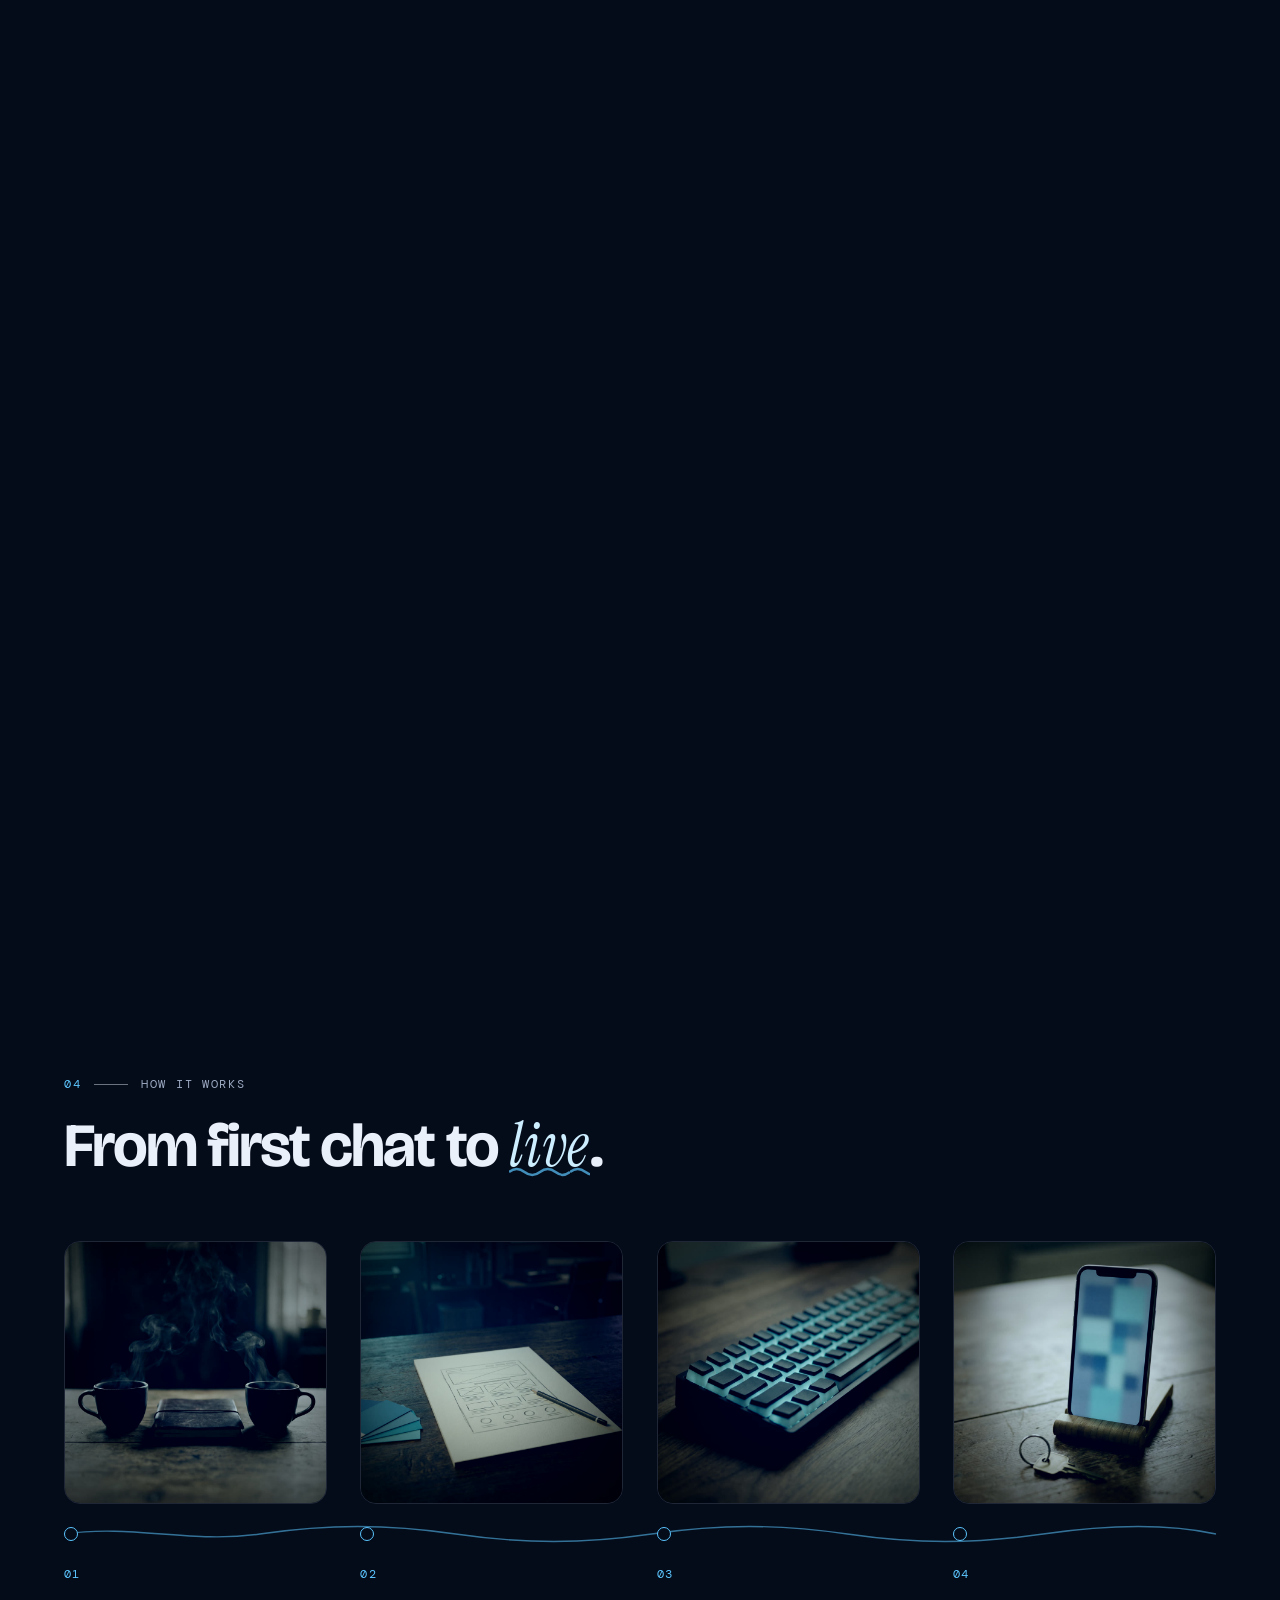
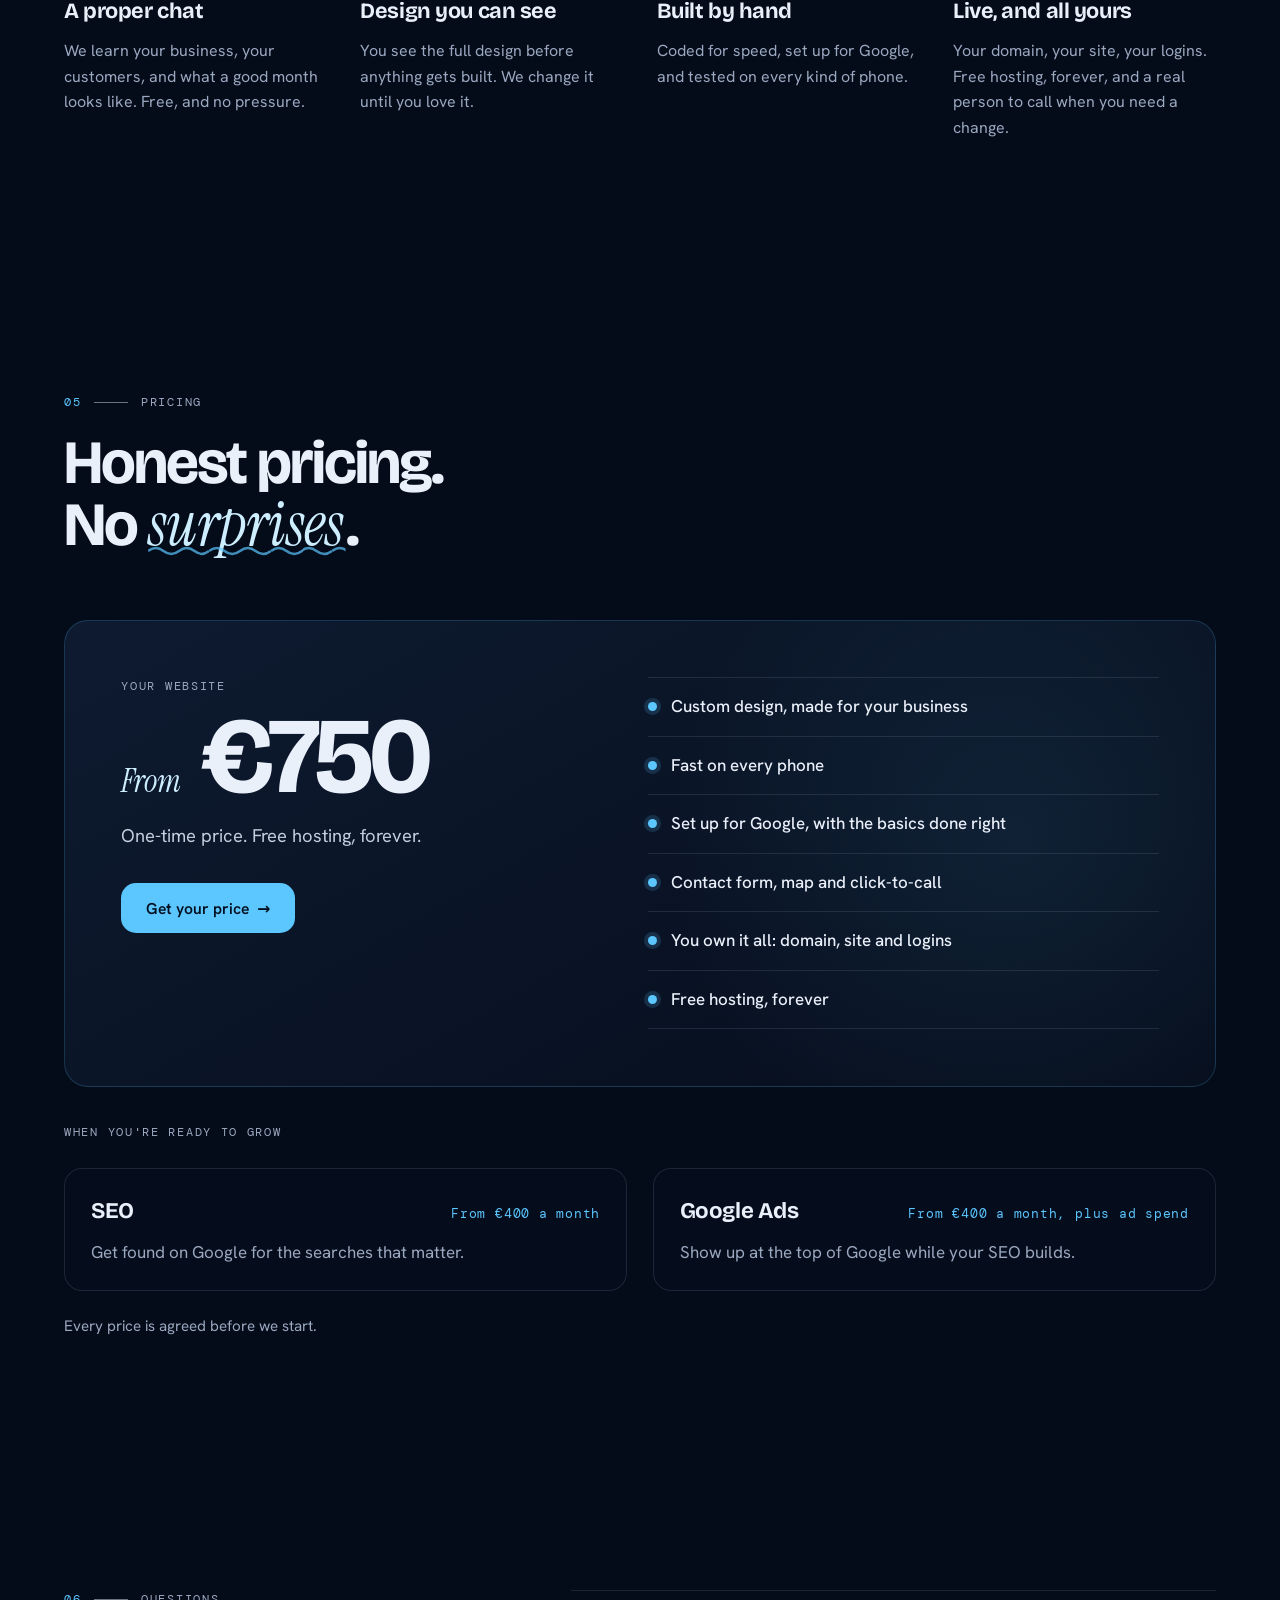
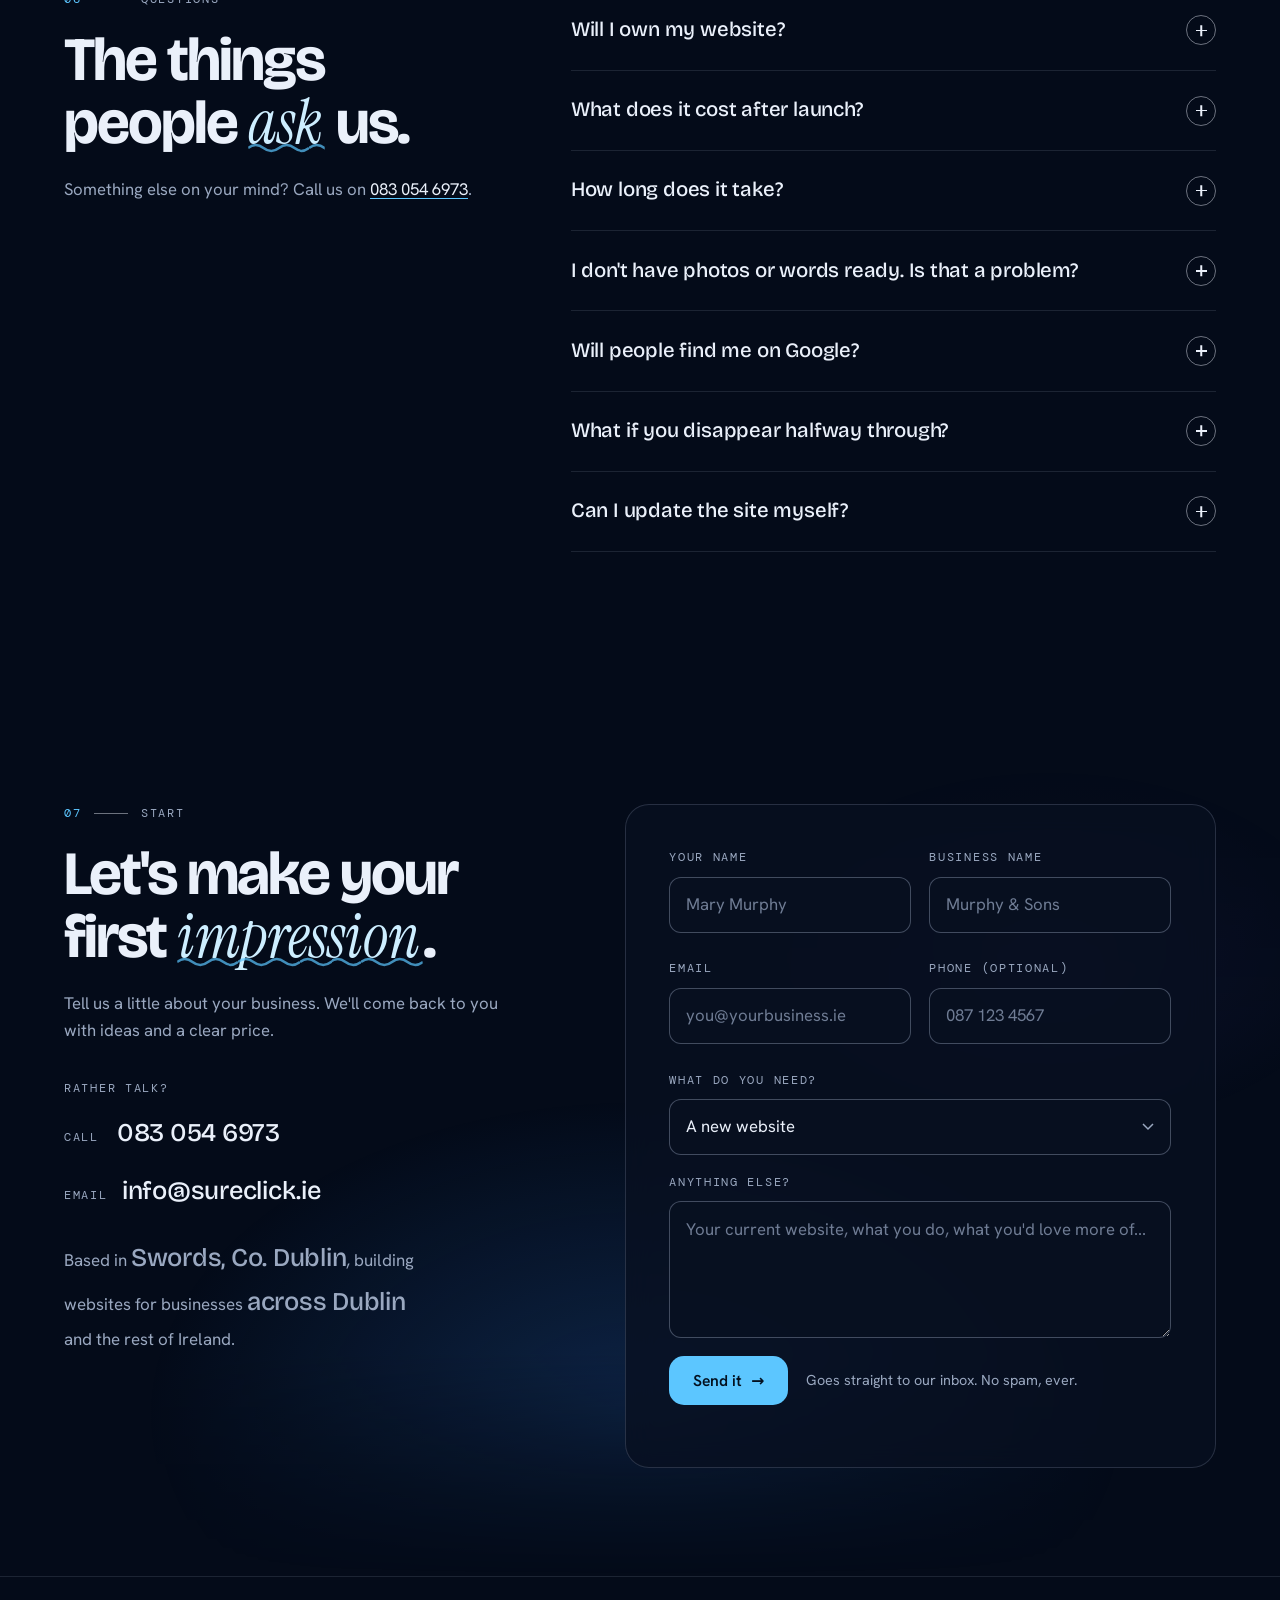
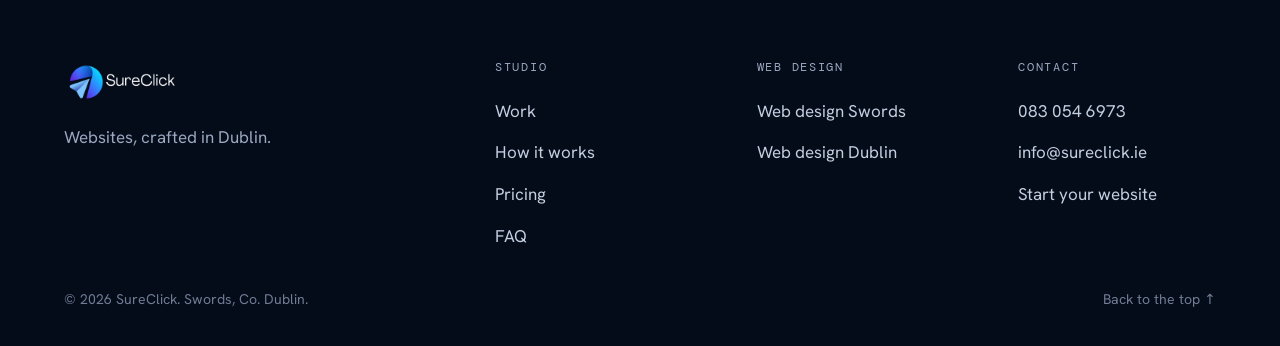
==== commit cefb1c82: "SEO pass: Swords and Dublin pages, share card, logo and refresh fixes - Logo returns to the very top" ====
--- a/index.html
+++ b/index.html
@@ -4,33 +4,39 @@
 <meta charset="utf-8">
 <script>document.documentElement.classList.add("js")</script>
 <meta name="viewport" content="width=device-width, initial-scale=1">
-<title>SureClick | Web Design in Dublin for Irish Businesses</title>
-<meta name="description" content="SureClick designs fast, beautiful websites for Irish businesses, hand-built in Swords, Dublin. Websites from €750 with free hosting, forever.">
+<title>Web Design Dublin &amp; Ireland from €750 | SureClick</title>
+<meta name="description" content="Fast, hand-built websites for Irish businesses from a web design studio in Swords, Dublin. Fixed prices from €750, free hosting forever, and you own it all.">
 <meta name="theme-color" content="#040B19">
 <link rel="canonical" href="https://www.sureclick.ie/">
-<link rel="icon" type="image/png" sizes="32x32" href="favicon-32.png">
-<link rel="apple-touch-icon" href="apple-touch-icon.png">
-
-<!-- DEPLOY STEP: og:url and og:image point at the preview address. Switch both to https://www.sureclick.ie/ when the domain moves over. -->
+<link rel="icon" href="/favicon.ico" sizes="48x48">
+<link rel="icon" type="image/png" sizes="192x192" href="/favicon-192.png">
+<link rel="icon" type="image/png" sizes="32x32" href="/favicon-32.png">
+<link rel="apple-touch-icon" href="/apple-touch-icon.png">
+
+<!-- Share previews (Facebook, LinkedIn, WhatsApp, X): absolute URLs on the live domain. -->
 <meta property="og:type" content="website">
 <meta property="og:site_name" content="SureClick">
+<meta property="og:locale" content="en_IE">
 <meta property="og:title" content="SureClick | Websites, crafted in Dublin">
-<meta property="og:description" content="People judge how a website looks in about 50 milliseconds. SureClick designs the ones that win that moment. Websites from €750, free hosting forever.">
-<meta property="og:url" content="https://sureclick.pages.dev/">
-<meta property="og:image" content="https://sureclick.pages.dev/assets/og-image.jpg">
+<meta property="og:description" content="Fast, hand-built websites for Irish businesses. Fixed prices from €750, free hosting forever, and you own it all.">
+<meta property="og:url" content="https://www.sureclick.ie/">
+<meta property="og:image" content="https://www.sureclick.ie/assets/og-image.jpg">
+<meta property="og:image:type" content="image/jpeg">
 <meta property="og:image:width" content="1200">
 <meta property="og:image:height" content="630">
+<meta property="og:image:alt" content="SureClick: websites, crafted in Dublin. Web design for Irish businesses from €750.">
 <meta name="twitter:card" content="summary_large_image">
+<meta name="twitter:title" content="SureClick | Websites, crafted in Dublin">
+<meta name="twitter:description" content="Fast, hand-built websites for Irish businesses. Fixed prices from €750, free hosting forever, and you own it all.">
+<meta name="twitter:image" content="https://www.sureclick.ie/assets/og-image.jpg">
+<meta name="twitter:image:alt" content="SureClick: websites, crafted in Dublin. Web design for Irish businesses from €750.">
 
 <link rel="preload" href="assets/fonts/bricolage-grotesque.woff2" as="font" type="font/woff2" crossorigin>
 <link rel="preload" href="assets/fonts/hanken-grotesk.woff2" as="font" type="font/woff2" crossorigin>
 <link rel="stylesheet" href="assets/css/site.css">
 
 <script type="application/ld+json">
-{"@context":"https://schema.org","@type":"WebSite","name":"SureClick","url":"https://www.sureclick.ie/"}
-</script>
-<script type="application/ld+json">
-{"@context":"https://schema.org","@type":"ProfessionalService","name":"SureClick","url":"https://www.sureclick.ie/","logo":"https://www.sureclick.ie/assets/logos/sureclick-symbol.png","image":"https://www.sureclick.ie/assets/og-image.jpg","description":"Web design studio in Swords, Dublin. Fast, beautiful, hand-built websites for Irish businesses, plus SEO and Google Ads.","telephone":"+353830546973","email":"info@sureclick.ie","address":{"@type":"PostalAddress","addressLocality":"Swords","addressRegion":"Co. Dublin","addressCountry":"IE"},"areaServed":["IE","GB"],"priceRange":"€€"}
+{"@context":"https://schema.org","@graph":[{"@type":"WebSite","@id":"https://www.sureclick.ie/#website","name":"SureClick","url":"https://www.sureclick.ie/","inLanguage":"en-IE","publisher":{"@id":"https://www.sureclick.ie/#business"}},{"@type":"ProfessionalService","@id":"https://www.sureclick.ie/#business","name":"SureClick","url":"https://www.sureclick.ie/","logo":"https://www.sureclick.ie/assets/logos/sureclick-symbol.png","image":"https://www.sureclick.ie/assets/og-image.jpg","description":"Web design studio in Swords, Co. Dublin. Fast, hand-built websites for Irish businesses from €750, plus SEO and Google Ads.","slogan":"Websites, crafted in Dublin.","telephone":"+353830546973","email":"info@sureclick.ie","address":{"@type":"PostalAddress","addressLocality":"Swords","addressRegion":"Co. Dublin","addressCountry":"IE"},"areaServed":[{"@type":"City","name":"Swords"},{"@type":"AdministrativeArea","name":"Fingal"},{"@type":"City","name":"Dublin"},{"@type":"Country","name":"Ireland"}],"priceRange":"€€","currenciesAccepted":"EUR","knowsAbout":["Web design","Website development","Search engine optimisation","Google Ads"],"hasOfferCatalog":{"@type":"OfferCatalog","name":"Services","itemListElement":[{"@type":"Offer","itemOffered":{"@type":"Service","name":"Website design and build","url":"https://www.sureclick.ie/web-design-dublin/"},"priceSpecification":{"@type":"PriceSpecification","minPrice":750,"priceCurrency":"EUR"}},{"@type":"Offer","itemOffered":{"@type":"Service","name":"SEO"},"priceSpecification":{"@type":"UnitPriceSpecification","minPrice":400,"priceCurrency":"EUR","unitText":"month"}},{"@type":"Offer","itemOffered":{"@type":"Service","name":"Google Ads management"},"priceSpecification":{"@type":"UnitPriceSpecification","minPrice":400,"priceCurrency":"EUR","unitText":"month"}}]}},{"@type":"WebPage","@id":"https://www.sureclick.ie/#webpage","url":"https://www.sureclick.ie/","name":"Web Design Dublin & Ireland from €750 | SureClick","isPartOf":{"@id":"https://www.sureclick.ie/#website"},"about":{"@id":"https://www.sureclick.ie/#business"},"inLanguage":"en-IE"},{"@type":"FAQPage","@id":"https://www.sureclick.ie/#faq","mainEntity":[{"@type":"Question","name":"Will I own my website?","acceptedAnswer":{"@type":"Answer","text":"Yes. Your domain, your website, and every login are in your name. If you ever want to move on, you take it all with you."}},{"@type":"Question","name":"What does it cost after launch?","acceptedAnswer":{"@type":"Answer","text":"Hosting is free, forever. If you want changes or extras later, we give you the price before any work starts."}},{"@type":"Question","name":"How long does it take?","acceptedAnswer":{"@type":"Answer","text":"It depends on the size of the site and how quickly we get your photos and details. We'll give you a real date on the first call."}},{"@type":"Question","name":"I don't have photos or words ready. Is that a problem?","acceptedAnswer":{"@type":"Answer","text":"Not at all. We'll help you with the words, and we can sort out photos too."}},{"@type":"Question","name":"Will people find me on Google?","acceptedAnswer":{"@type":"Answer","text":"Every site is built with the basics Google looks for: speed, clean code, the right page titles, and your location. For busy searches, our SEO service takes it further."}},{"@type":"Question","name":"What if you disappear halfway through?","acceptedAnswer":{"@type":"Answer","text":"We won't. You'll have a direct line to us from day one, and you'll see the site take shape as we go."}},{"@type":"Question","name":"Can I update the site myself?","acceptedAnswer":{"@type":"Answer","text":"Yes, if you'd like to. We can add a simple editor for your text and photos. Or just send us a message and we'll do it for you."}}]}]}
 </script>
 </head>
 <body>
@@ -65,7 +71,6 @@
 </div>
 
 <main id="main" tabindex="-1">
-  <h1 class="sr-only">SureClick: web design in Dublin for Irish businesses</h1>
 
   <!-- ============ HERO: the build ============
        A website builds itself as you scroll: chat, design, build, live.
@@ -76,7 +81,7 @@
       <div class="stage-glow" aria-hidden="true"></div>
 
       <div class="band b1 fx-rise" data-a="0" data-b="0.245">
-        <p class="kicker mono">SureClick · Web design · Dublin</p>
+        <h1 class="kicker mono">SureClick · Web design in Dublin</h1>
         <p class="band-head split">Every great website starts with a <em>conversation</em>.</p>
         <p class="band-sub">We learn what you do, who you help and what a good month looks like for you.</p>
       </div>
@@ -306,19 +311,19 @@
       <div class="wall-stage">
         <div class="wall-space">
           <article class="wcard" data-i="0">
-            <a class="wshot" href="https://kevin-walsh.pages.dev/" target="_blank" rel="noopener" tabindex="-1" aria-hidden="true"><span class="bar"><i></i><i></i><i></i><span>kevin-walsh.pages.dev</span></span><img src="assets/work/kwa-2.jpg" alt="" width="1200" height="750" loading="lazy"></a>
+            <a class="wshot" href="https://kevin-walsh.pages.dev/" target="_blank" rel="noopener" tabindex="-1" aria-hidden="true"><span class="bar"><i></i><i></i><i></i><span>kevin-walsh.pages.dev</span></span><img src="assets/work/kwa-2.jpg" alt="Kevin Walsh &amp; Associates website homepage, designed by SureClick" width="1200" height="750" loading="lazy"></a>
             <div class="wcap"><span class="n">01</span><h3>Kevin Walsh &amp; Associates</h3><a class="go" href="https://kevin-walsh.pages.dev/" target="_blank" rel="noopener">Visit site ↗<span class="sr-only"> (Kevin Walsh &amp; Associates, opens in a new tab)</span></a><p>Planning permission and compliance, Swords, Co. Dublin.</p></div>
           </article>
           <article class="wcard" data-i="1">
-            <a class="wshot" href="https://www.sleepover.club/" target="_blank" rel="noopener" tabindex="-1" aria-hidden="true"><span class="bar"><i></i><i></i><i></i><span>sleepover.club</span></span><img src="assets/work/sleepover.jpg" alt="" width="1200" height="750" loading="lazy"></a>
+            <a class="wshot" href="https://www.sleepover.club/" target="_blank" rel="noopener" tabindex="-1" aria-hidden="true"><span class="bar"><i></i><i></i><i></i><span>sleepover.club</span></span><img src="assets/work/sleepover.jpg" alt="Sleepover Club website homepage, designed by SureClick" width="1200" height="750" loading="lazy"></a>
             <div class="wcap"><span class="n">02</span><h3>Sleepover Club</h3><a class="go" href="https://www.sleepover.club/" target="_blank" rel="noopener">Visit site ↗<span class="sr-only"> (Sleepover Club, opens in a new tab)</span></a><p>Independent live music events since 2018.</p></div>
           </article>
           <article class="wcard" data-i="2">
-            <a class="wshot" href="https://fizzy-orange.pages.dev/" target="_blank" rel="noopener" tabindex="-1" aria-hidden="true"><span class="bar"><i></i><i></i><i></i><span>fizzy-orange.pages.dev</span></span><img src="assets/work/fizzy.jpg" alt="" width="1200" height="750" loading="lazy"></a>
+            <a class="wshot" href="https://fizzy-orange.pages.dev/" target="_blank" rel="noopener" tabindex="-1" aria-hidden="true"><span class="bar"><i></i><i></i><i></i><span>fizzy-orange.pages.dev</span></span><img src="assets/work/fizzy.jpg" alt="Fizzy Orange band website homepage, designed by SureClick" width="1200" height="750" loading="lazy"></a>
             <div class="wcap"><span class="n">03</span><h3>Fizzy Orange</h3><a class="go" href="https://fizzy-orange.pages.dev/" target="_blank" rel="noopener">Visit site ↗<span class="sr-only"> (Fizzy Orange, opens in a new tab)</span></a><p>Six-piece soul band from Dublin city.</p></div>
           </article>
           <article class="wcard" data-i="3">
-            <a class="wshot" href="https://walshy-5tf.pages.dev/" target="_blank" rel="noopener" tabindex="-1" aria-hidden="true"><span class="bar"><i></i><i></i><i></i><span>walshy-5tf.pages.dev</span></span><img src="assets/work/walshy.jpg" alt="" width="1200" height="750" loading="lazy"></a>
+            <a class="wshot" href="https://walshy-5tf.pages.dev/" target="_blank" rel="noopener" tabindex="-1" aria-hidden="true"><span class="bar"><i></i><i></i><i></i><span>walshy-5tf.pages.dev</span></span><img src="assets/work/walshy.jpg" alt="Walshy music website homepage, designed by SureClick" width="1200" height="750" loading="lazy"></a>
             <div class="wcap"><span class="n">04</span><h3>Walshy</h3><a class="go" href="https://walshy-5tf.pages.dev/" target="_blank" rel="noopener">Visit site ↗<span class="sr-only"> (Walshy, opens in a new tab)</span></a><p>Dublin artist and producer making dreamy indie-soul.</p></div>
           </article>
         </div>
@@ -461,7 +466,7 @@
           <p class="label">Rather talk?</p>
           <a href="tel:+353830546973"><span class="label">Call</span>083 054 6973</a>
           <a href="mailto:info@sureclick.ie"><span class="label">Email</span>info@sureclick.ie</a>
-          <p class="where">Swords, Co. Dublin. Working with businesses across Ireland and the UK.</p>
+          <p class="where">Based in <a href="/web-design-swords/">Swords, Co. Dublin</a>, building websites for businesses <a href="/web-design-dublin/">across Dublin</a> and the rest of Ireland.</p>
         </div>
       </div>
 
@@ -510,6 +515,13 @@
         </ul>
       </div>
       <div>
+        <h2>Web design</h2>
+        <ul>
+          <li><a href="/web-design-swords/">Web design Swords</a></li>
+          <li><a href="/web-design-dublin/">Web design Dublin</a></li>
+        </ul>
+      </div>
+      <div>
         <h2>Contact</h2>
         <ul>
           <li><a href="tel:+353830546973">083 054 6973</a></li>
--- a/assets/css/site.css
+++ b/assets/css/site.css
@@ -63,9 +63,9 @@
 .wrap{width:min(100%,calc(var(--wrap) + var(--gutter)*2));margin-inline:auto;padding-inline:var(--gutter)}
 
 em{font-family:var(--f-serif);font-style:italic;font-weight:400;letter-spacing:0;color:var(--em)}
-.h2 em,.giant em{position:relative;display:inline-block;padding-right:.04em}
-.h2 em::after,.giant em::after{content:"";position:absolute;left:0;right:0;bottom:-.02em;height:.2em;background:url("data:image/svg+xml,%3Csvg xmlns='http://www.w3.org/2000/svg' viewBox='0 0 40 8'%3E%3Cpath d='M0 4 Q5 0 10 4 T20 4 T30 4 T40 4' fill='none' stroke='%235CC6FF' stroke-opacity='.7' stroke-width='1.6'/%3E%3C/svg%3E") repeat-x left center/auto 100%;clip-path:inset(0 100% 0 0);transition:clip-path 1.2s var(--ease-out) .55s}
-.rv.in .h2 em::after,.rv.in .giant em::after,.rv.in.h2 em::after{clip-path:inset(0 0 0 0)}
+.h2 em,.giant em,.page-h1 em{position:relative;display:inline-block;padding-right:.04em}
+.h2 em::after,.giant em::after,.page-h1 em::after{content:"";position:absolute;left:0;right:0;bottom:-.02em;height:.2em;background:url("data:image/svg+xml,%3Csvg xmlns='http://www.w3.org/2000/svg' viewBox='0 0 40 8'%3E%3Cpath d='M0 4 Q5 0 10 4 T20 4 T30 4 T40 4' fill='none' stroke='%235CC6FF' stroke-opacity='.7' stroke-width='1.6'/%3E%3C/svg%3E") repeat-x left center/auto 100%;clip-path:inset(0 100% 0 0);transition:clip-path 1.2s var(--ease-out) .55s}
+.rv.in .h2 em::after,.rv.in .giant em::after,.rv.in.h2 em::after,.rv.in .page-h1 em::after,html:not(.js) .page-h1 em::after,.nf .page-h1 em::after{clip-path:inset(0 0 0 0)}
 
 /* ---------- Buttons (15px radius, always) ---------- */
 .btn{display:inline-flex;align-items:center;justify-content:center;gap:.55rem;padding:.95rem 1.45rem;border-radius:var(--btn-radius);font-family:var(--f-body);font-weight:600;font-size:.98rem;line-height:1.1;text-decoration:none;border:1px solid transparent;cursor:pointer;text-shadow:none;position:relative;transition:transform .45s var(--ease-out),background-color .35s var(--ease-out),border-color .35s var(--ease-out),color .35s var(--ease-out),box-shadow .45s var(--ease-out)}
@@ -128,7 +128,7 @@
 .stage-glow{position:absolute;right:-12vw;top:50%;width:72vw;aspect-ratio:1;transform:translateY(-50%);border-radius:50%;pointer-events:none;background:radial-gradient(circle,rgba(40,110,200,.24),rgba(92,198,255,.06) 45%,transparent 68%)}
 
 .band{position:absolute;z-index:2;left:clamp(24px,6vw,120px);top:50%;width:min(34vw,520px);transform:translateY(-50%);opacity:0;visibility:hidden}
-.band .kicker{margin-bottom:1.1rem;color:#BFD0E6;font-size:.78rem;letter-spacing:.18em;text-transform:uppercase;opacity:clamp(0,var(--k,0)*4,1)}
+.band .kicker{font-weight:400;margin-bottom:1.1rem;color:#BFD0E6;font-size:.78rem;letter-spacing:.18em;text-transform:uppercase;opacity:clamp(0,var(--k,0)*4,1)}
 .band-head{font-family:var(--f-display);font-weight:700;font-size:clamp(2rem,3.3vw,3.4rem);line-height:1.02;letter-spacing:-.03em;max-width:14ch;font-variation-settings:"opsz" 96}
 .band-head.display{font-size:clamp(2.4rem,4.4vw,4.8rem);max-width:12ch;line-height:1}
 .band-sub{margin-top:1.1rem;font-size:clamp(1rem,1.1vw,1.15rem);line-height:1.6;color:#C9D4E6;max-width:40ch}
@@ -397,7 +397,8 @@
 .wall{position:relative;height:440vh}
 .wall-stage{position:sticky;top:0;height:100vh;overflow:hidden;perspective:1300px;perspective-origin:50% 45%}
 .wall-space{position:absolute;inset:0;transform-style:preserve-3d}
-.wcard{position:absolute;left:50%;top:44%;width:min(46vw,680px);margin-left:max(-23vw,-340px);transform-style:preserve-3d;opacity:0;will-change:transform,opacity;pointer-events:none}
+/* card width also follows the window height, so card, caption and the project index always fit between the nav and the bottom */
+.wcard{--cw:min(46vw,680px,max(320px,calc((100vh - 350px) * 1.6)));position:absolute;left:50%;top:44%;width:var(--cw);margin-left:calc(var(--cw) / -2);transform-style:preserve-3d;opacity:0;will-change:transform,opacity;pointer-events:none}
 .wcard.active{pointer-events:auto}
 .wshot{display:block;border-radius:14px;overflow:hidden;background:#0B1424;border:1px solid rgba(154,168,192,.22);box-shadow:0 40px 90px -30px rgba(0,0,0,.85);text-decoration:none;transform:translateY(-50%)}
 .wshot .bar{display:flex;align-items:center;gap:6px;height:30px;padding:0 12px;background:#101B2E;border-bottom:1px solid rgba(154,168,192,.14)}
@@ -418,6 +419,7 @@
 .wall-index li.on a::before{width:34px;background:var(--accent)}
 .wall-index a:hover{color:var(--text-primary)}
 .wall-hint{position:absolute;top:110px;left:0;right:0;text-align:center}
+@media (max-height:540px){.wall-index{display:none}}
 
 /* ---------- 04 How it works ---------- */
 .how-track{position:relative}
@@ -509,7 +511,7 @@
 
 /* ---------- Footer ---------- */
 .foot{position:relative;padding:clamp(60px,9vh,100px) 0 36px;border-top:1px solid var(--line);overflow:hidden}
-.foot-grid{display:grid;grid-template-columns:minmax(0,1.3fr) repeat(2,minmax(0,.7fr));gap:clamp(28px,5vw,80px)}
+.foot-grid{display:grid;grid-template-columns:minmax(0,1.3fr) repeat(3,minmax(0,.7fr));gap:clamp(28px,5vw,80px)}
 .foot .brand img{height:48px}
 .foot-tag{margin-top:1.1rem;color:var(--text-secondary);max-width:30ch}
 .foot h2{font-family:var(--f-mono);font-size:.76rem;letter-spacing:.14em;text-transform:uppercase;color:var(--text-secondary);font-weight:400;margin-bottom:1rem}
@@ -573,3 +575,55 @@
   .scene{perspective:none}
   .rig{transform:none!important;transform-style:flat}
 }
+
+/* ---------- Service pages (web design Swords / Dublin) and 404 ---------- */
+.page-hero{position:relative;padding:clamp(128px,19vh,190px) 0 clamp(64px,9vh,110px)}
+.page-hero .wrap{display:grid;grid-template-columns:minmax(0,1fr) minmax(0,.95fr);gap:clamp(32px,5vw,80px);align-items:center}
+.nf .wrap{grid-template-columns:minmax(0,1fr)}
+.crumbs{display:flex;gap:.6rem;align-items:center;font-family:var(--f-mono);font-size:.74rem;letter-spacing:.1em;text-transform:uppercase;color:var(--text-secondary);margin-bottom:1.4rem}
+.crumbs a{color:var(--text-secondary);text-decoration:none;transition:color .3s var(--ease-out)}
+.crumbs a:hover{color:var(--text-primary)}
+.page-h1{font-family:var(--f-display);font-weight:700;font-size:clamp(2.5rem,5.4vw,5.2rem);line-height:.98;letter-spacing:-.035em;max-width:13ch;margin-top:1.1rem;font-variation-settings:"opsz" 96}
+.page-hero .lede{margin-top:1.5rem;font-size:clamp(1.08rem,1.35vw,1.28rem);color:#C3CEDF}
+.cta-row{display:flex;gap:.8rem;flex-wrap:wrap;margin-top:2rem}
+.page-hero .facts{margin-top:2.2rem}
+.facts a{color:inherit;text-decoration-color:var(--accent);text-underline-offset:3px}
+.page-art{position:relative;aspect-ratio:1/.9}
+.page-art .shot{position:absolute;width:80%;border-radius:12px;overflow:hidden;background:#0B1424;border:1px solid rgba(154,168,192,.22);box-shadow:0 40px 90px -30px rgba(0,0,0,.85)}
+.page-art .s1{left:0;top:2%;rotate:-2.5deg}
+.page-art .s2{right:0;bottom:2%;rotate:2deg}
+.page-art img,.work-item .shot img{width:100%;height:auto;aspect-ratio:16/10;object-fit:cover;object-position:top}
+.page-art .bar,.work-item .bar{display:flex;align-items:center;gap:6px;height:28px;padding:0 12px;background:#101B2E;border-bottom:1px solid rgba(154,168,192,.14)}
+.page-art .bar i,.work-item .bar i{width:8px;height:8px;border-radius:50%;background:#2A3950}
+.page-art .bar span,.work-item .bar span{margin-left:10px;font-family:var(--f-mono);font-size:.68rem;color:#8C9AB2}
+.prose{display:grid;grid-template-columns:minmax(0,.85fr) minmax(0,1.15fr);gap:clamp(32px,6vw,96px);align-items:start}
+.prose .h2{margin-top:0}
+.prose p{color:#C3CEDF;font-size:clamp(1.05rem,1.22vw,1.16rem);line-height:1.7;max-width:62ch}
+.prose p+p{margin-top:1.1rem}
+.prose a,.faq-side .lede a{color:var(--text-primary);text-decoration-color:var(--accent);text-underline-offset:3px}
+.reasons{display:grid;grid-template-columns:repeat(2,minmax(0,1fr));gap:18px}
+.reason{padding:26px 28px;border-radius:var(--radius);border:1px solid var(--line);background:rgba(8,16,32,.55)}
+.reason h3{font-family:var(--f-display);font-size:1.35rem;letter-spacing:-.02em}
+.reason p{color:var(--text-secondary);margin-top:.5rem}
+.work-list{display:grid;grid-template-columns:repeat(auto-fit,minmax(min(100%,320px),1fr));gap:40px 28px}
+.work-item .shot{display:block;border-radius:14px;overflow:hidden;background:#0B1424;border:1px solid rgba(154,168,192,.22);box-shadow:0 30px 70px -30px rgba(0,0,0,.8)}
+.work-item h3{font-family:var(--f-display);font-size:1.45rem;letter-spacing:-.02em;margin-top:1.1rem}
+.work-item p{color:var(--text-secondary);margin-top:.4rem}
+.work-item .go,.more .go{display:inline-block;margin-top:.8rem;font-family:var(--f-mono);font-size:.78rem;letter-spacing:.1em;text-transform:uppercase;color:var(--text-primary);text-decoration:none;border-bottom:1px solid var(--accent);padding-bottom:2px}
+.work-item .go:hover,.more .go:hover{color:var(--accent)}
+.more{margin-top:2.4rem}
+.steps-compact{display:grid;grid-template-columns:repeat(4,minmax(0,1fr));gap:clamp(18px,2.6vw,36px)}
+.steps-compact li{padding-top:20px;border-top:1px solid var(--line)}
+.steps-compact .n{font-family:var(--f-mono);font-size:.78rem;color:var(--accent);letter-spacing:.1em}
+.steps-compact h3{font-family:var(--f-display);font-size:clamp(1.25rem,1.6vw,1.5rem);letter-spacing:-.02em;margin-top:.5rem}
+.steps-compact p{color:var(--text-secondary);margin-top:.6rem;max-width:32ch}
+.cta-band{text-align:center}
+.cta-band .h2,.cta-band .lede{margin-inline:auto}
+.cta-band .cta-row{justify-content:center}
+@media (max-width:980px){
+  .page-hero .wrap,.prose{grid-template-columns:minmax(0,1fr)}
+  .page-art{max-width:560px;width:100%;margin-inline:auto}
+  .steps-compact{grid-template-columns:repeat(2,minmax(0,1fr))}
+  .reasons{grid-template-columns:minmax(0,1fr)}
+}
+@media (max-width:640px){.steps-compact{grid-template-columns:minmax(0,1fr)}}
